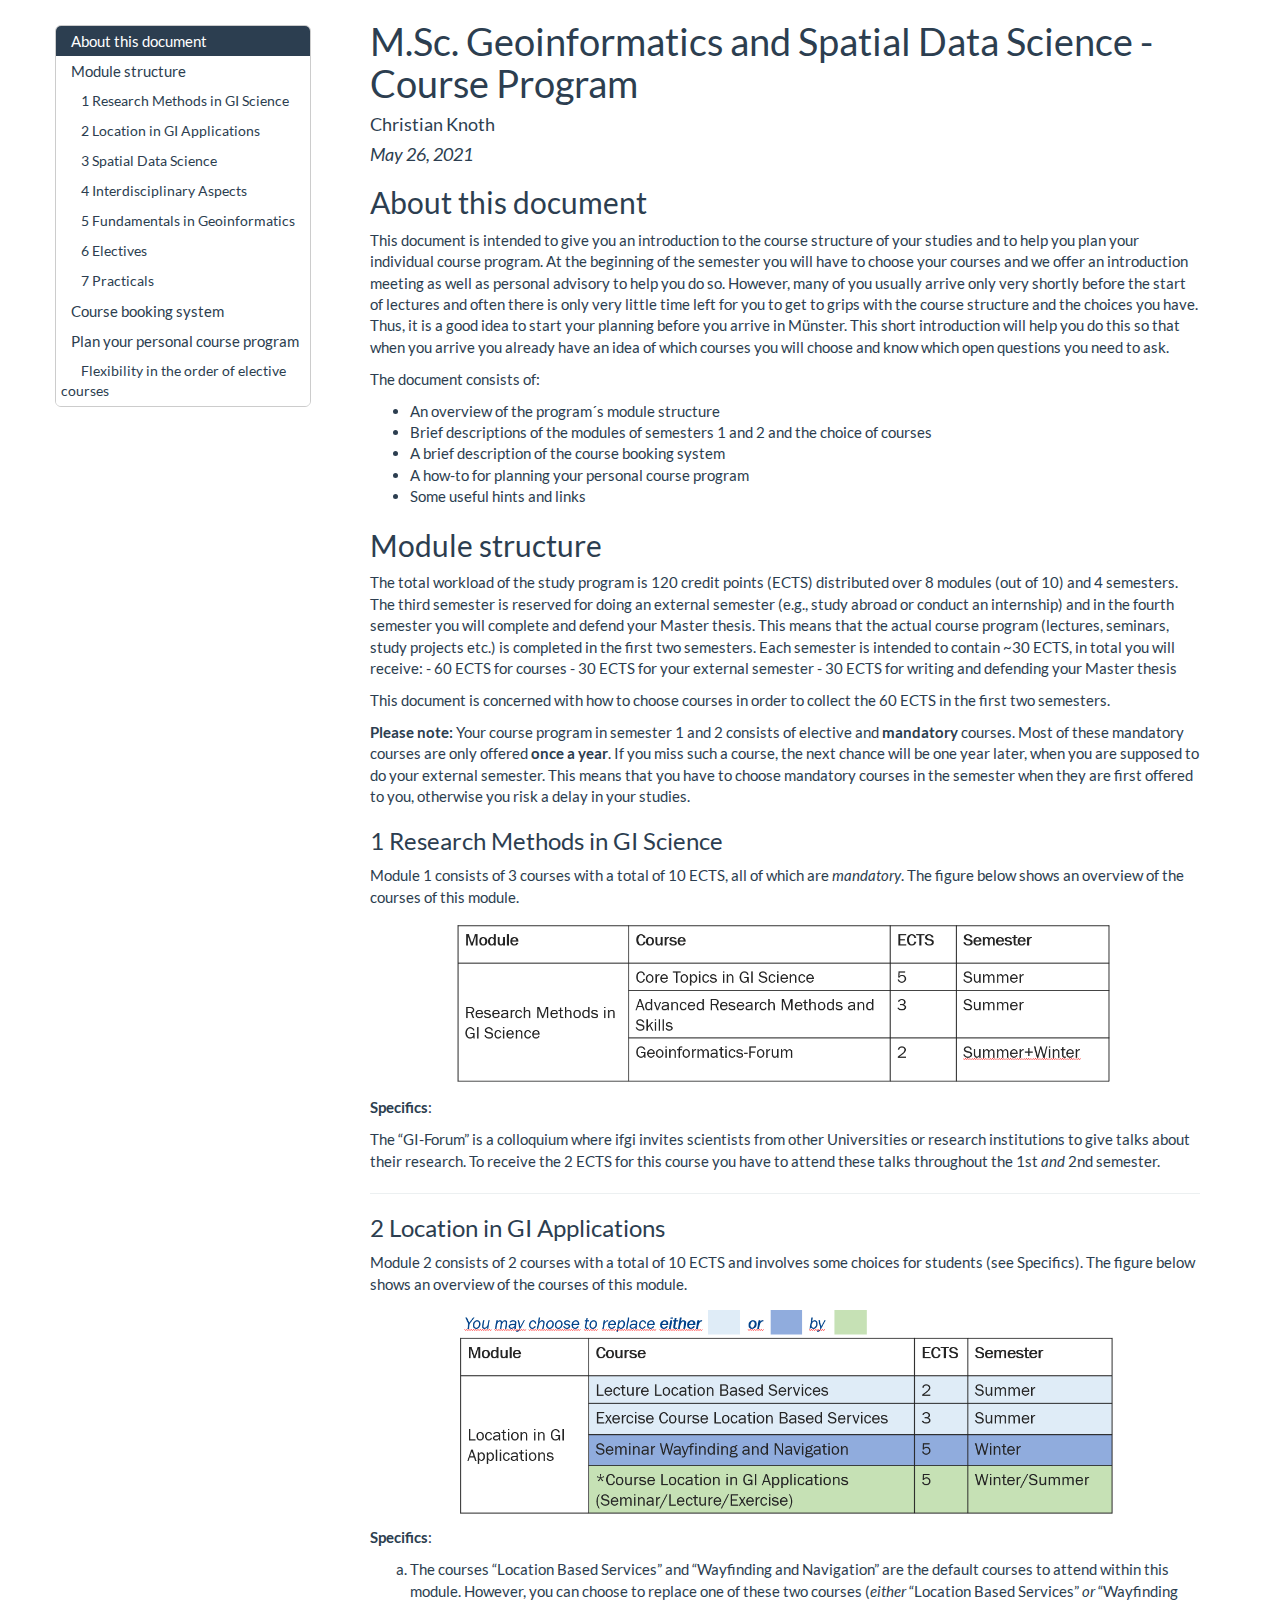
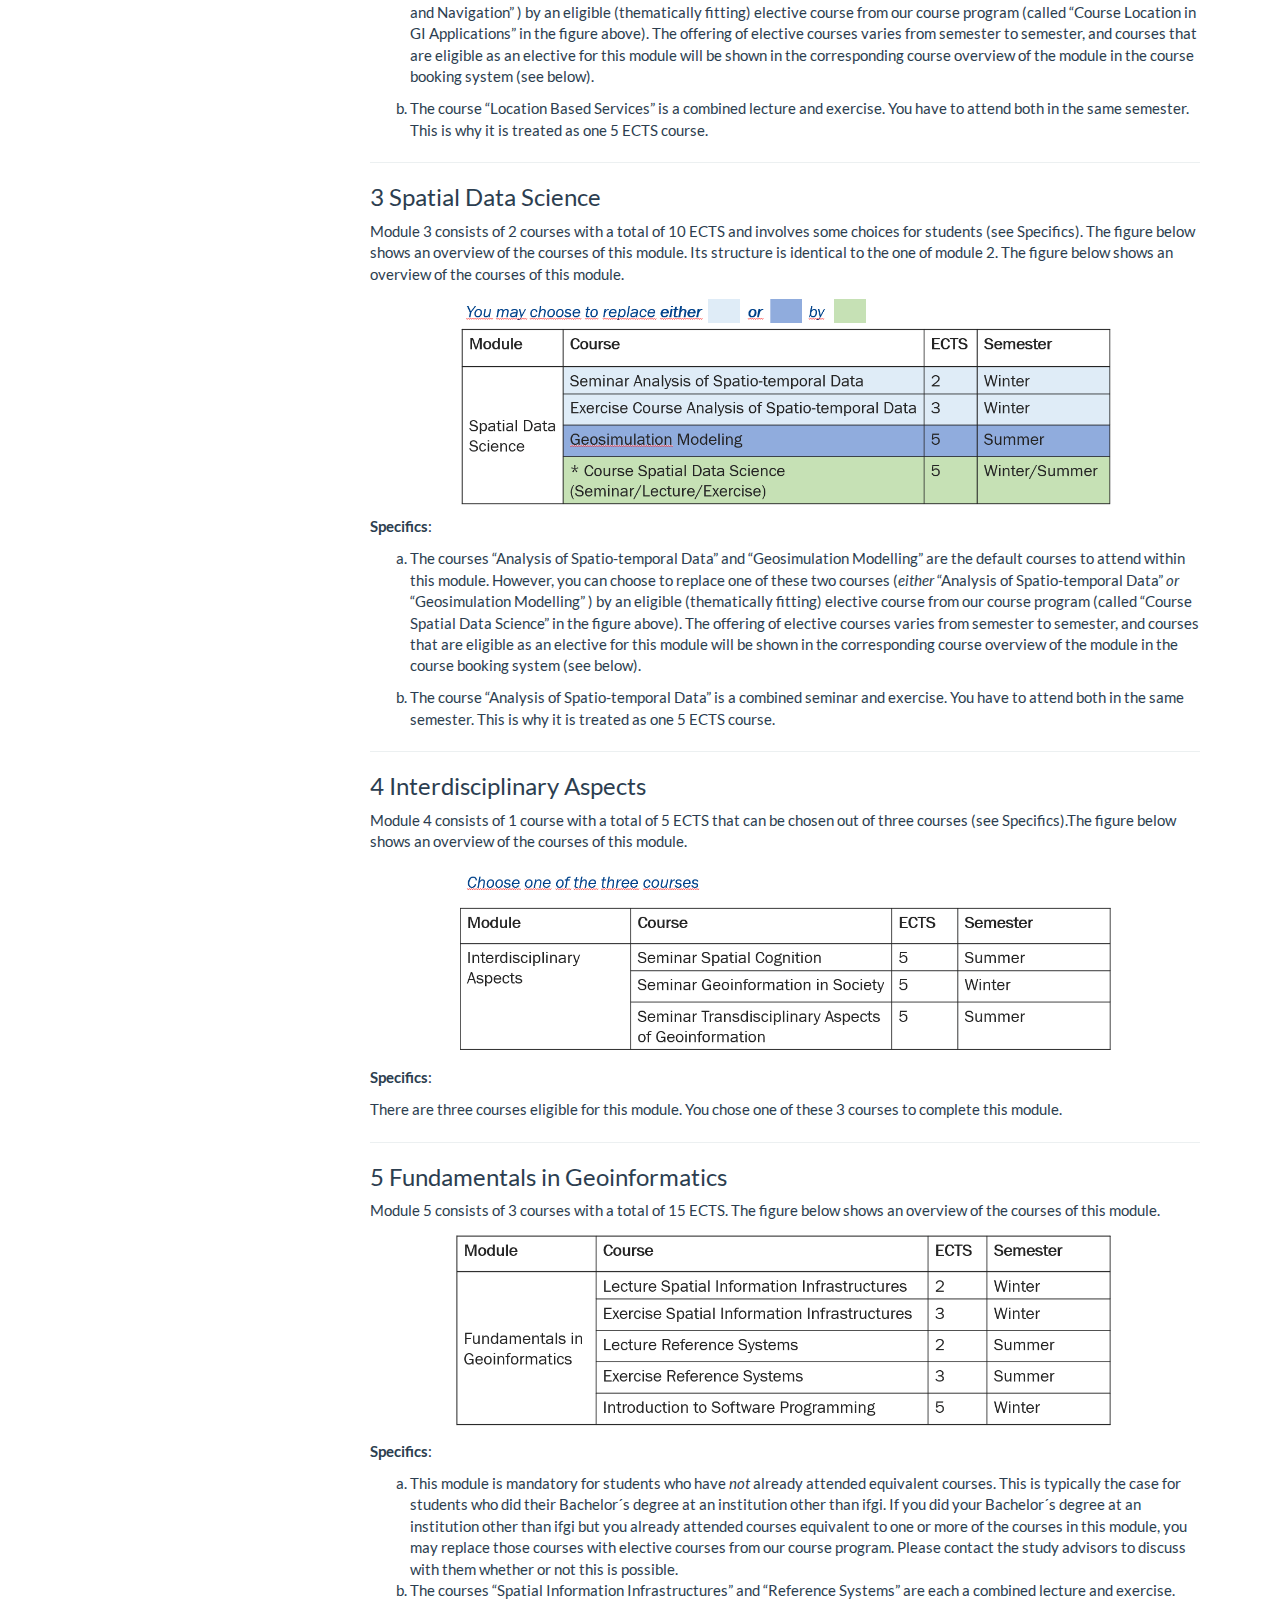
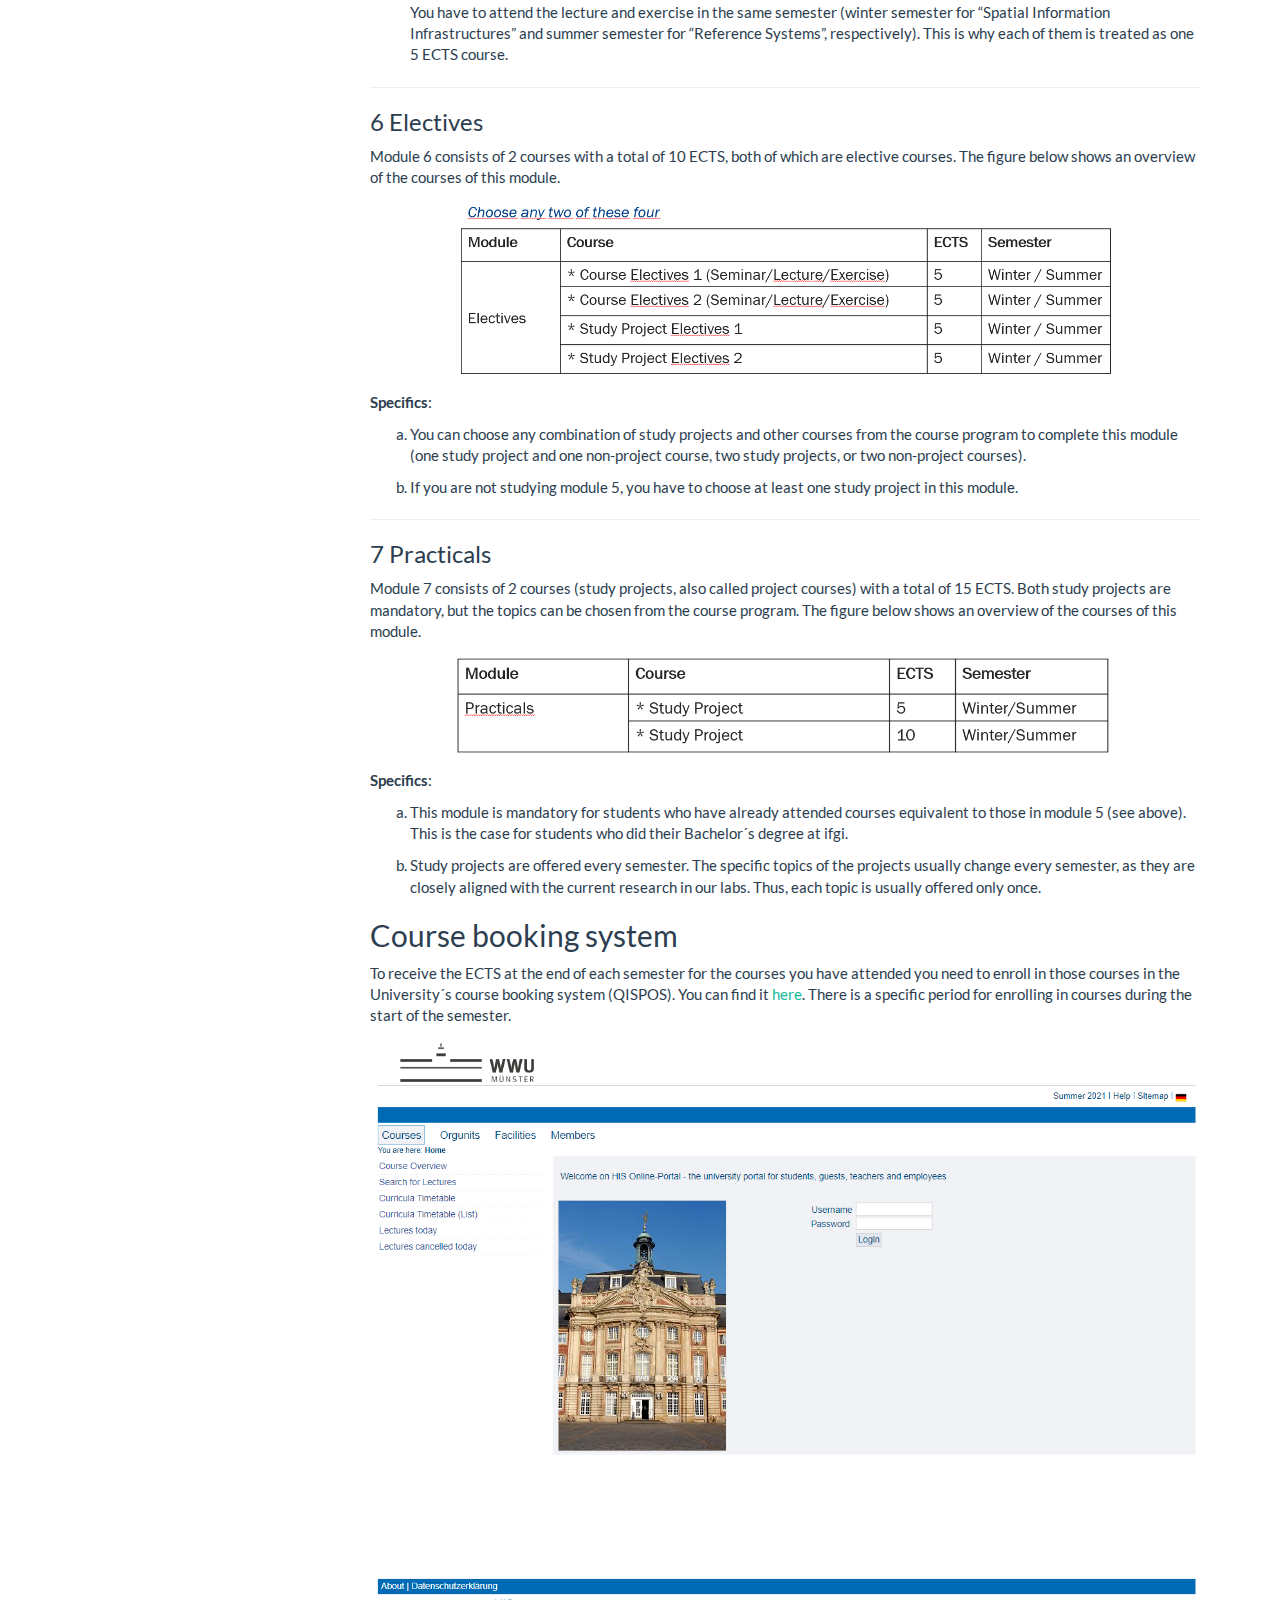
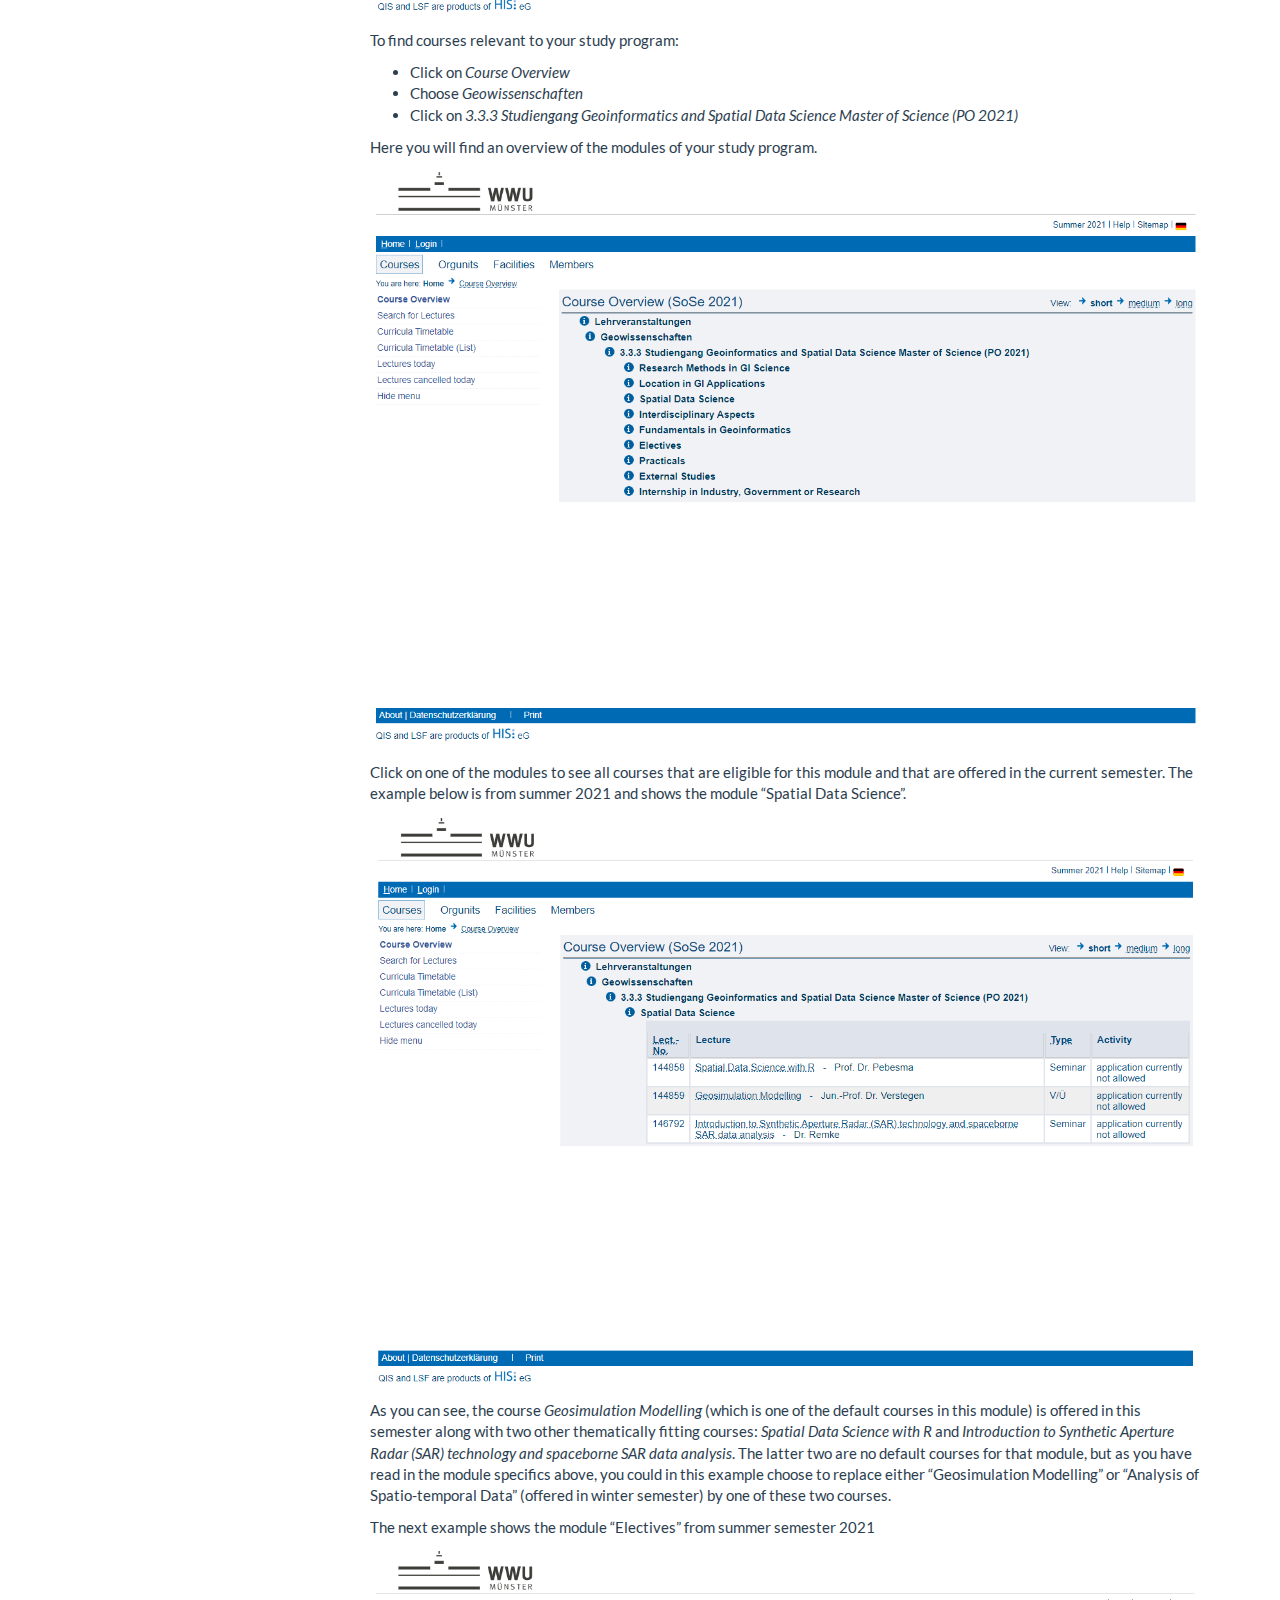
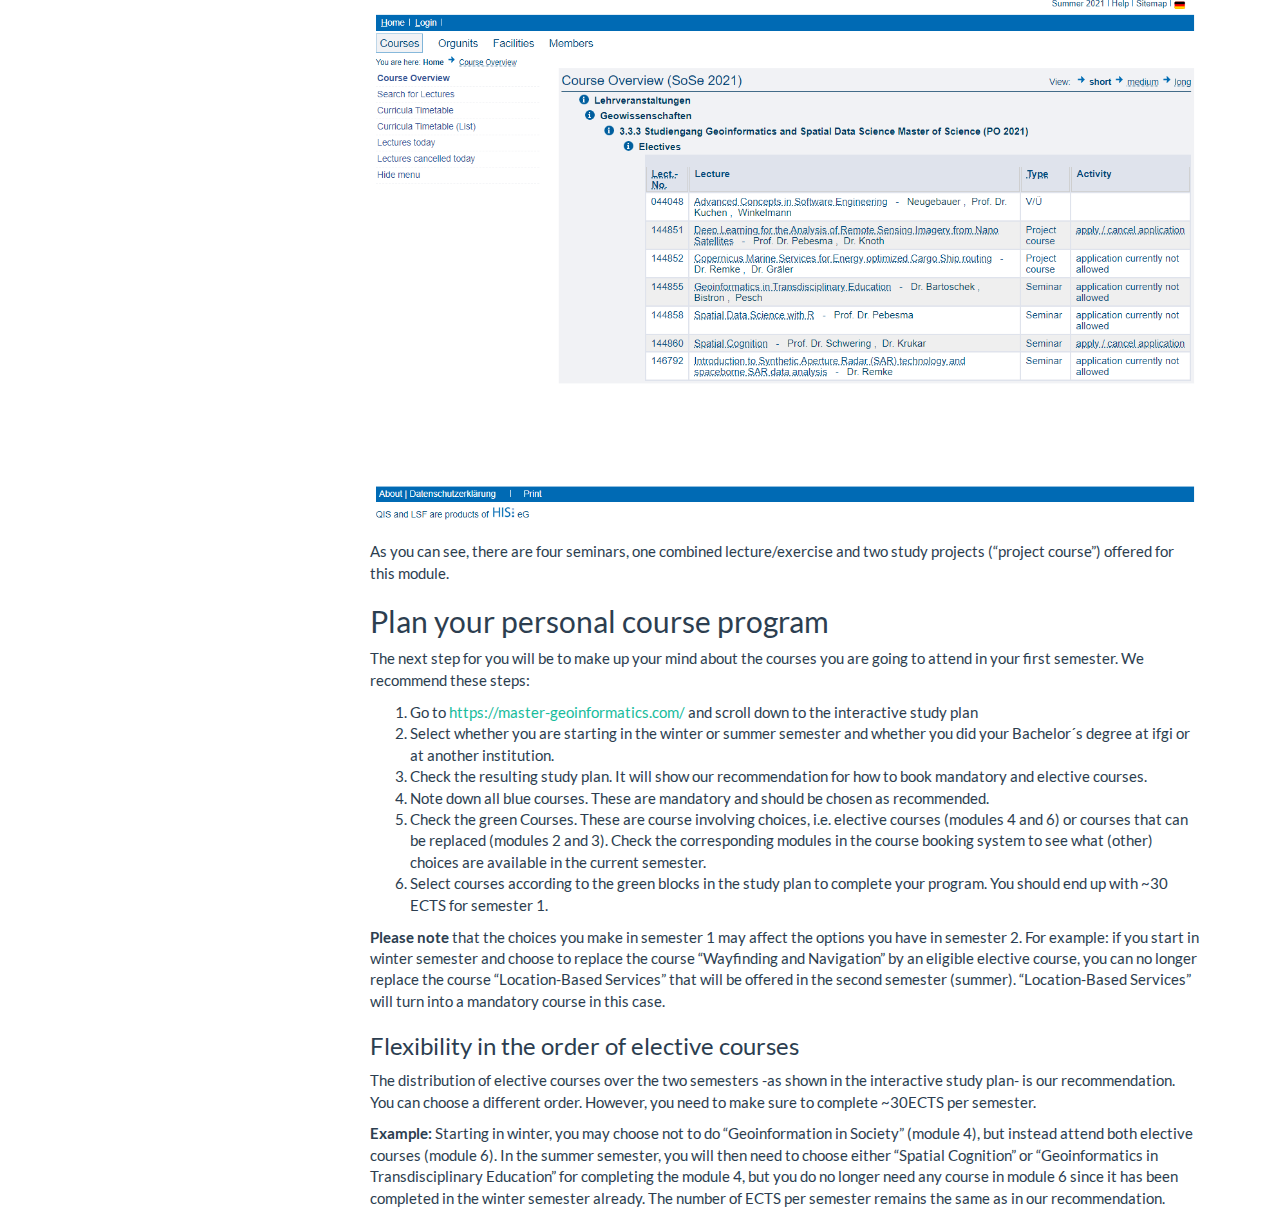
==== docs/study_program_intro.html @ f086cb52 "minor fix" ====
<!DOCTYPE html>

<html>

<head>

<meta charset="utf-8" />
<meta name="generator" content="pandoc" />
<meta http-equiv="X-UA-Compatible" content="IE=EDGE" />


<meta name="author" content="Christian Knoth" />

<meta name="date" content="2021-05-26" />

<title>M.Sc. Geoinformatics and Spatial Data Science - Course Program</title>

<script>/*! jQuery v1.11.3 | (c) 2005, 2015 jQuery Foundation, Inc. | jquery.org/license */
!function(a,b){"object"==typeof module&&"object"==typeof module.exports?module.exports=a.document?b(a,!0):function(a){if(!a.document)throw new Error("jQuery requires a window with a document");return b(a)}:b(a)}("undefined"!=typeof window?window:this,function(a,b){var c=[],d=c.slice,e=c.concat,f=c.push,g=c.indexOf,h={},i=h.toString,j=h.hasOwnProperty,k={},l="1.11.3",m=function(a,b){return new m.fn.init(a,b)},n=/^[\s\uFEFF\xA0]+|[\s\uFEFF\xA0]+$/g,o=/^-ms-/,p=/-([\da-z])/gi,q=function(a,b){return b.toUpperCase()};m.fn=m.prototype={jquery:l,constructor:m,selector:"",length:0,toArray:function(){return d.call(this)},get:function(a){return null!=a?0>a?this[a+this.length]:this[a]:d.call(this)},pushStack:function(a){var b=m.merge(this.constructor(),a);return b.prevObject=this,b.context=this.context,b},each:function(a,b){return m.each(this,a,b)},map:function(a){return this.pushStack(m.map(this,function(b,c){return a.call(b,c,b)}))},slice:function(){return this.pushStack(d.apply(this,arguments))},first:function(){return this.eq(0)},last:function(){return this.eq(-1)},eq:function(a){var b=this.length,c=+a+(0>a?b:0);return this.pushStack(c>=0&&b>c?[this[c]]:[])},end:function(){return this.prevObject||this.constructor(null)},push:f,sort:c.sort,splice:c.splice},m.extend=m.fn.extend=function(){var a,b,c,d,e,f,g=arguments[0]||{},h=1,i=arguments.length,j=!1;for("boolean"==typeof g&&(j=g,g=arguments[h]||{},h++),"object"==typeof g||m.isFunction(g)||(g={}),h===i&&(g=this,h--);i>h;h++)if(null!=(e=arguments[h]))for(d in e)a=g[d],c=e[d],g!==c&&(j&&c&&(m.isPlainObject(c)||(b=m.isArray(c)))?(b?(b=!1,f=a&&m.isArray(a)?a:[]):f=a&&m.isPlainObject(a)?a:{},g[d]=m.extend(j,f,c)):void 0!==c&&(g[d]=c));return g},m.extend({expando:"jQuery"+(l+Math.random()).replace(/\D/g,""),isReady:!0,error:function(a){throw new Error(a)},noop:function(){},isFunction:function(a){return"function"===m.type(a)},isArray:Array.isArray||function(a){return"array"===m.type(a)},isWindow:function(a){return null!=a&&a==a.window},isNumeric:function(a){return!m.isArray(a)&&a-parseFloat(a)+1>=0},isEmptyObject:function(a){var b;for(b in a)return!1;return!0},isPlainObject:function(a){var b;if(!a||"object"!==m.type(a)||a.nodeType||m.isWindow(a))return!1;try{if(a.constructor&&!j.call(a,"constructor")&&!j.call(a.constructor.prototype,"isPrototypeOf"))return!1}catch(c){return!1}if(k.ownLast)for(b in a)return j.call(a,b);for(b in a);return void 0===b||j.call(a,b)},type:function(a){return null==a?a+"":"object"==typeof a||"function"==typeof a?h[i.call(a)]||"object":typeof a},globalEval:function(b){b&&m.trim(b)&&(a.execScript||function(b){a.eval.call(a,b)})(b)},camelCase:function(a){return a.replace(o,"ms-").replace(p,q)},nodeName:function(a,b){return a.nodeName&&a.nodeName.toLowerCase()===b.toLowerCase()},each:function(a,b,c){var d,e=0,f=a.length,g=r(a);if(c){if(g){for(;f>e;e++)if(d=b.apply(a[e],c),d===!1)break}else for(e in a)if(d=b.apply(a[e],c),d===!1)break}else if(g){for(;f>e;e++)if(d=b.call(a[e],e,a[e]),d===!1)break}else for(e in a)if(d=b.call(a[e],e,a[e]),d===!1)break;return a},trim:function(a){return null==a?"":(a+"").replace(n,"")},makeArray:function(a,b){var c=b||[];return null!=a&&(r(Object(a))?m.merge(c,"string"==typeof a?[a]:a):f.call(c,a)),c},inArray:function(a,b,c){var d;if(b){if(g)return g.call(b,a,c);for(d=b.length,c=c?0>c?Math.max(0,d+c):c:0;d>c;c++)if(c in b&&b[c]===a)return c}return-1},merge:function(a,b){var c=+b.length,d=0,e=a.length;while(c>d)a[e++]=b[d++];if(c!==c)while(void 0!==b[d])a[e++]=b[d++];return a.length=e,a},grep:function(a,b,c){for(var d,e=[],f=0,g=a.length,h=!c;g>f;f++)d=!b(a[f],f),d!==h&&e.push(a[f]);return e},map:function(a,b,c){var d,f=0,g=a.length,h=r(a),i=[];if(h)for(;g>f;f++)d=b(a[f],f,c),null!=d&&i.push(d);else for(f in a)d=b(a[f],f,c),null!=d&&i.push(d);return e.apply([],i)},guid:1,proxy:function(a,b){var c,e,f;return"string"==typeof b&&(f=a[b],b=a,a=f),m.isFunction(a)?(c=d.call(arguments,2),e=function(){return a.apply(b||this,c.concat(d.call(arguments)))},e.guid=a.guid=a.guid||m.guid++,e):void 0},now:function(){return+new Date},support:k}),m.each("Boolean Number String Function Array Date RegExp Object Error".split(" "),function(a,b){h["[object "+b+"]"]=b.toLowerCase()});function r(a){var b="length"in a&&a.length,c=m.type(a);return"function"===c||m.isWindow(a)?!1:1===a.nodeType&&b?!0:"array"===c||0===b||"number"==typeof b&&b>0&&b-1 in a}var s=function(a){var b,c,d,e,f,g,h,i,j,k,l,m,n,o,p,q,r,s,t,u="sizzle"+1*new Date,v=a.document,w=0,x=0,y=ha(),z=ha(),A=ha(),B=function(a,b){return a===b&&(l=!0),0},C=1<<31,D={}.hasOwnProperty,E=[],F=E.pop,G=E.push,H=E.push,I=E.slice,J=function(a,b){for(var c=0,d=a.length;d>c;c++)if(a[c]===b)return c;return-1},K="checked|selected|async|autofocus|autoplay|controls|defer|disabled|hidden|ismap|loop|multiple|open|readonly|required|scoped",L="[\\x20\\t\\r\\n\\f]",M="(?:\\\\.|[\\w-]|[^\\x00-\\xa0])+",N=M.replace("w","w#"),O="\\["+L+"*("+M+")(?:"+L+"*([*^$|!~]?=)"+L+"*(?:'((?:\\\\.|[^\\\\'])*)'|\"((?:\\\\.|[^\\\\\"])*)\"|("+N+"))|)"+L+"*\\]",P=":("+M+")(?:\\((('((?:\\\\.|[^\\\\'])*)'|\"((?:\\\\.|[^\\\\\"])*)\")|((?:\\\\.|[^\\\\()[\\]]|"+O+")*)|.*)\\)|)",Q=new RegExp(L+"+","g"),R=new RegExp("^"+L+"+|((?:^|[^\\\\])(?:\\\\.)*)"+L+"+$","g"),S=new RegExp("^"+L+"*,"+L+"*"),T=new RegExp("^"+L+"*([>+~]|"+L+")"+L+"*"),U=new RegExp("="+L+"*([^\\]'\"]*?)"+L+"*\\]","g"),V=new RegExp(P),W=new RegExp("^"+N+"$"),X={ID:new RegExp("^#("+M+")"),CLASS:new RegExp("^\\.("+M+")"),TAG:new RegExp("^("+M.replace("w","w*")+")"),ATTR:new RegExp("^"+O),PSEUDO:new RegExp("^"+P),CHILD:new RegExp("^:(only|first|last|nth|nth-last)-(child|of-type)(?:\\("+L+"*(even|odd|(([+-]|)(\\d*)n|)"+L+"*(?:([+-]|)"+L+"*(\\d+)|))"+L+"*\\)|)","i"),bool:new RegExp("^(?:"+K+")$","i"),needsContext:new RegExp("^"+L+"*[>+~]|:(even|odd|eq|gt|lt|nth|first|last)(?:\\("+L+"*((?:-\\d)?\\d*)"+L+"*\\)|)(?=[^-]|$)","i")},Y=/^(?:input|select|textarea|button)$/i,Z=/^h\d$/i,$=/^[^{]+\{\s*\[native \w/,_=/^(?:#([\w-]+)|(\w+)|\.([\w-]+))$/,aa=/[+~]/,ba=/'|\\/g,ca=new RegExp("\\\\([\\da-f]{1,6}"+L+"?|("+L+")|.)","ig"),da=function(a,b,c){var d="0x"+b-65536;return d!==d||c?b:0>d?String.fromCharCode(d+65536):String.fromCharCode(d>>10|55296,1023&d|56320)},ea=function(){m()};try{H.apply(E=I.call(v.childNodes),v.childNodes),E[v.childNodes.length].nodeType}catch(fa){H={apply:E.length?function(a,b){G.apply(a,I.call(b))}:function(a,b){var c=a.length,d=0;while(a[c++]=b[d++]);a.length=c-1}}}function ga(a,b,d,e){var f,h,j,k,l,o,r,s,w,x;if((b?b.ownerDocument||b:v)!==n&&m(b),b=b||n,d=d||[],k=b.nodeType,"string"!=typeof a||!a||1!==k&&9!==k&&11!==k)return d;if(!e&&p){if(11!==k&&(f=_.exec(a)))if(j=f[1]){if(9===k){if(h=b.getElementById(j),!h||!h.parentNode)return d;if(h.id===j)return d.push(h),d}else if(b.ownerDocument&&(h=b.ownerDocument.getElementById(j))&&t(b,h)&&h.id===j)return d.push(h),d}else{if(f[2])return H.apply(d,b.getElementsByTagName(a)),d;if((j=f[3])&&c.getElementsByClassName)return H.apply(d,b.getElementsByClassName(j)),d}if(c.qsa&&(!q||!q.test(a))){if(s=r=u,w=b,x=1!==k&&a,1===k&&"object"!==b.nodeName.toLowerCase()){o=g(a),(r=b.getAttribute("id"))?s=r.replace(ba,"\\$&"):b.setAttribute("id",s),s="[id='"+s+"'] ",l=o.length;while(l--)o[l]=s+ra(o[l]);w=aa.test(a)&&pa(b.parentNode)||b,x=o.join(",")}if(x)try{return H.apply(d,w.querySelectorAll(x)),d}catch(y){}finally{r||b.removeAttribute("id")}}}return i(a.replace(R,"$1"),b,d,e)}function ha(){var a=[];function b(c,e){return a.push(c+" ")>d.cacheLength&&delete b[a.shift()],b[c+" "]=e}return b}function ia(a){return a[u]=!0,a}function ja(a){var b=n.createElement("div");try{return!!a(b)}catch(c){return!1}finally{b.parentNode&&b.parentNode.removeChild(b),b=null}}function ka(a,b){var c=a.split("|"),e=a.length;while(e--)d.attrHandle[c[e]]=b}function la(a,b){var c=b&&a,d=c&&1===a.nodeType&&1===b.nodeType&&(~b.sourceIndex||C)-(~a.sourceIndex||C);if(d)return d;if(c)while(c=c.nextSibling)if(c===b)return-1;return a?1:-1}function ma(a){return function(b){var c=b.nodeName.toLowerCase();return"input"===c&&b.type===a}}function na(a){return function(b){var c=b.nodeName.toLowerCase();return("input"===c||"button"===c)&&b.type===a}}function oa(a){return ia(function(b){return b=+b,ia(function(c,d){var e,f=a([],c.length,b),g=f.length;while(g--)c[e=f[g]]&&(c[e]=!(d[e]=c[e]))})})}function pa(a){return a&&"undefined"!=typeof a.getElementsByTagName&&a}c=ga.support={},f=ga.isXML=function(a){var b=a&&(a.ownerDocument||a).documentElement;return b?"HTML"!==b.nodeName:!1},m=ga.setDocument=function(a){var b,e,g=a?a.ownerDocument||a:v;return g!==n&&9===g.nodeType&&g.documentElement?(n=g,o=g.documentElement,e=g.defaultView,e&&e!==e.top&&(e.addEventListener?e.addEventListener("unload",ea,!1):e.attachEvent&&e.attachEvent("onunload",ea)),p=!f(g),c.attributes=ja(function(a){return a.className="i",!a.getAttribute("className")}),c.getElementsByTagName=ja(function(a){return a.appendChild(g.createComment("")),!a.getElementsByTagName("*").length}),c.getElementsByClassName=$.test(g.getElementsByClassName),c.getById=ja(function(a){return o.appendChild(a).id=u,!g.getElementsByName||!g.getElementsByName(u).length}),c.getById?(d.find.ID=function(a,b){if("undefined"!=typeof b.getElementById&&p){var c=b.getElementById(a);return c&&c.parentNode?[c]:[]}},d.filter.ID=function(a){var b=a.replace(ca,da);return function(a){return a.getAttribute("id")===b}}):(delete d.find.ID,d.filter.ID=function(a){var b=a.replace(ca,da);return function(a){var c="undefined"!=typeof a.getAttributeNode&&a.getAttributeNode("id");return c&&c.value===b}}),d.find.TAG=c.getElementsByTagName?function(a,b){return"undefined"!=typeof b.getElementsByTagName?b.getElementsByTagName(a):c.qsa?b.querySelectorAll(a):void 0}:function(a,b){var c,d=[],e=0,f=b.getElementsByTagName(a);if("*"===a){while(c=f[e++])1===c.nodeType&&d.push(c);return d}return f},d.find.CLASS=c.getElementsByClassName&&function(a,b){return p?b.getElementsByClassName(a):void 0},r=[],q=[],(c.qsa=$.test(g.querySelectorAll))&&(ja(function(a){o.appendChild(a).innerHTML="<a id='"+u+"'></a><select id='"+u+"-\f]' msallowcapture=''><option selected=''></option></select>",a.querySelectorAll("[msallowcapture^='']").length&&q.push("[*^$]="+L+"*(?:''|\"\")"),a.querySelectorAll("[selected]").length||q.push("\\["+L+"*(?:value|"+K+")"),a.querySelectorAll("[id~="+u+"-]").length||q.push("~="),a.querySelectorAll(":checked").length||q.push(":checked"),a.querySelectorAll("a#"+u+"+*").length||q.push(".#.+[+~]")}),ja(function(a){var b=g.createElement("input");b.setAttribute("type","hidden"),a.appendChild(b).setAttribute("name","D"),a.querySelectorAll("[name=d]").length&&q.push("name"+L+"*[*^$|!~]?="),a.querySelectorAll(":enabled").length||q.push(":enabled",":disabled"),a.querySelectorAll("*,:x"),q.push(",.*:")})),(c.matchesSelector=$.test(s=o.matches||o.webkitMatchesSelector||o.mozMatchesSelector||o.oMatchesSelector||o.msMatchesSelector))&&ja(function(a){c.disconnectedMatch=s.call(a,"div"),s.call(a,"[s!='']:x"),r.push("!=",P)}),q=q.length&&new RegExp(q.join("|")),r=r.length&&new RegExp(r.join("|")),b=$.test(o.compareDocumentPosition),t=b||$.test(o.contains)?function(a,b){var c=9===a.nodeType?a.documentElement:a,d=b&&b.parentNode;return a===d||!(!d||1!==d.nodeType||!(c.contains?c.contains(d):a.compareDocumentPosition&&16&a.compareDocumentPosition(d)))}:function(a,b){if(b)while(b=b.parentNode)if(b===a)return!0;return!1},B=b?function(a,b){if(a===b)return l=!0,0;var d=!a.compareDocumentPosition-!b.compareDocumentPosition;return d?d:(d=(a.ownerDocument||a)===(b.ownerDocument||b)?a.compareDocumentPosition(b):1,1&d||!c.sortDetached&&b.compareDocumentPosition(a)===d?a===g||a.ownerDocument===v&&t(v,a)?-1:b===g||b.ownerDocument===v&&t(v,b)?1:k?J(k,a)-J(k,b):0:4&d?-1:1)}:function(a,b){if(a===b)return l=!0,0;var c,d=0,e=a.parentNode,f=b.parentNode,h=[a],i=[b];if(!e||!f)return a===g?-1:b===g?1:e?-1:f?1:k?J(k,a)-J(k,b):0;if(e===f)return la(a,b);c=a;while(c=c.parentNode)h.unshift(c);c=b;while(c=c.parentNode)i.unshift(c);while(h[d]===i[d])d++;return d?la(h[d],i[d]):h[d]===v?-1:i[d]===v?1:0},g):n},ga.matches=function(a,b){return ga(a,null,null,b)},ga.matchesSelector=function(a,b){if((a.ownerDocument||a)!==n&&m(a),b=b.replace(U,"='$1']"),!(!c.matchesSelector||!p||r&&r.test(b)||q&&q.test(b)))try{var d=s.call(a,b);if(d||c.disconnectedMatch||a.document&&11!==a.document.nodeType)return d}catch(e){}return ga(b,n,null,[a]).length>0},ga.contains=function(a,b){return(a.ownerDocument||a)!==n&&m(a),t(a,b)},ga.attr=function(a,b){(a.ownerDocument||a)!==n&&m(a);var e=d.attrHandle[b.toLowerCase()],f=e&&D.call(d.attrHandle,b.toLowerCase())?e(a,b,!p):void 0;return void 0!==f?f:c.attributes||!p?a.getAttribute(b):(f=a.getAttributeNode(b))&&f.specified?f.value:null},ga.error=function(a){throw new Error("Syntax error, unrecognized expression: "+a)},ga.uniqueSort=function(a){var b,d=[],e=0,f=0;if(l=!c.detectDuplicates,k=!c.sortStable&&a.slice(0),a.sort(B),l){while(b=a[f++])b===a[f]&&(e=d.push(f));while(e--)a.splice(d[e],1)}return k=null,a},e=ga.getText=function(a){var b,c="",d=0,f=a.nodeType;if(f){if(1===f||9===f||11===f){if("string"==typeof a.textContent)return a.textContent;for(a=a.firstChild;a;a=a.nextSibling)c+=e(a)}else if(3===f||4===f)return a.nodeValue}else while(b=a[d++])c+=e(b);return c},d=ga.selectors={cacheLength:50,createPseudo:ia,match:X,attrHandle:{},find:{},relative:{">":{dir:"parentNode",first:!0}," ":{dir:"parentNode"},"+":{dir:"previousSibling",first:!0},"~":{dir:"previousSibling"}},preFilter:{ATTR:function(a){return a[1]=a[1].replace(ca,da),a[3]=(a[3]||a[4]||a[5]||"").replace(ca,da),"~="===a[2]&&(a[3]=" "+a[3]+" "),a.slice(0,4)},CHILD:function(a){return a[1]=a[1].toLowerCase(),"nth"===a[1].slice(0,3)?(a[3]||ga.error(a[0]),a[4]=+(a[4]?a[5]+(a[6]||1):2*("even"===a[3]||"odd"===a[3])),a[5]=+(a[7]+a[8]||"odd"===a[3])):a[3]&&ga.error(a[0]),a},PSEUDO:function(a){var b,c=!a[6]&&a[2];return X.CHILD.test(a[0])?null:(a[3]?a[2]=a[4]||a[5]||"":c&&V.test(c)&&(b=g(c,!0))&&(b=c.indexOf(")",c.length-b)-c.length)&&(a[0]=a[0].slice(0,b),a[2]=c.slice(0,b)),a.slice(0,3))}},filter:{TAG:function(a){var b=a.replace(ca,da).toLowerCase();return"*"===a?function(){return!0}:function(a){return a.nodeName&&a.nodeName.toLowerCase()===b}},CLASS:function(a){var b=y[a+" "];return b||(b=new RegExp("(^|"+L+")"+a+"("+L+"|$)"))&&y(a,function(a){return b.test("string"==typeof a.className&&a.className||"undefined"!=typeof a.getAttribute&&a.getAttribute("class")||"")})},ATTR:function(a,b,c){return function(d){var e=ga.attr(d,a);return null==e?"!="===b:b?(e+="","="===b?e===c:"!="===b?e!==c:"^="===b?c&&0===e.indexOf(c):"*="===b?c&&e.indexOf(c)>-1:"$="===b?c&&e.slice(-c.length)===c:"~="===b?(" "+e.replace(Q," ")+" ").indexOf(c)>-1:"|="===b?e===c||e.slice(0,c.length+1)===c+"-":!1):!0}},CHILD:function(a,b,c,d,e){var f="nth"!==a.slice(0,3),g="last"!==a.slice(-4),h="of-type"===b;return 1===d&&0===e?function(a){return!!a.parentNode}:function(b,c,i){var j,k,l,m,n,o,p=f!==g?"nextSibling":"previousSibling",q=b.parentNode,r=h&&b.nodeName.toLowerCase(),s=!i&&!h;if(q){if(f){while(p){l=b;while(l=l[p])if(h?l.nodeName.toLowerCase()===r:1===l.nodeType)return!1;o=p="only"===a&&!o&&"nextSibling"}return!0}if(o=[g?q.firstChild:q.lastChild],g&&s){k=q[u]||(q[u]={}),j=k[a]||[],n=j[0]===w&&j[1],m=j[0]===w&&j[2],l=n&&q.childNodes[n];while(l=++n&&l&&l[p]||(m=n=0)||o.pop())if(1===l.nodeType&&++m&&l===b){k[a]=[w,n,m];break}}else if(s&&(j=(b[u]||(b[u]={}))[a])&&j[0]===w)m=j[1];else while(l=++n&&l&&l[p]||(m=n=0)||o.pop())if((h?l.nodeName.toLowerCase()===r:1===l.nodeType)&&++m&&(s&&((l[u]||(l[u]={}))[a]=[w,m]),l===b))break;return m-=e,m===d||m%d===0&&m/d>=0}}},PSEUDO:function(a,b){var c,e=d.pseudos[a]||d.setFilters[a.toLowerCase()]||ga.error("unsupported pseudo: "+a);return e[u]?e(b):e.length>1?(c=[a,a,"",b],d.setFilters.hasOwnProperty(a.toLowerCase())?ia(function(a,c){var d,f=e(a,b),g=f.length;while(g--)d=J(a,f[g]),a[d]=!(c[d]=f[g])}):function(a){return e(a,0,c)}):e}},pseudos:{not:ia(function(a){var b=[],c=[],d=h(a.replace(R,"$1"));return d[u]?ia(function(a,b,c,e){var f,g=d(a,null,e,[]),h=a.length;while(h--)(f=g[h])&&(a[h]=!(b[h]=f))}):function(a,e,f){return b[0]=a,d(b,null,f,c),b[0]=null,!c.pop()}}),has:ia(function(a){return function(b){return ga(a,b).length>0}}),contains:ia(function(a){return a=a.replace(ca,da),function(b){return(b.textContent||b.innerText||e(b)).indexOf(a)>-1}}),lang:ia(function(a){return W.test(a||"")||ga.error("unsupported lang: "+a),a=a.replace(ca,da).toLowerCase(),function(b){var c;do if(c=p?b.lang:b.getAttribute("xml:lang")||b.getAttribute("lang"))return c=c.toLowerCase(),c===a||0===c.indexOf(a+"-");while((b=b.parentNode)&&1===b.nodeType);return!1}}),target:function(b){var c=a.location&&a.location.hash;return c&&c.slice(1)===b.id},root:function(a){return a===o},focus:function(a){return a===n.activeElement&&(!n.hasFocus||n.hasFocus())&&!!(a.type||a.href||~a.tabIndex)},enabled:function(a){return a.disabled===!1},disabled:function(a){return a.disabled===!0},checked:function(a){var b=a.nodeName.toLowerCase();return"input"===b&&!!a.checked||"option"===b&&!!a.selected},selected:function(a){return a.parentNode&&a.parentNode.selectedIndex,a.selected===!0},empty:function(a){for(a=a.firstChild;a;a=a.nextSibling)if(a.nodeType<6)return!1;return!0},parent:function(a){return!d.pseudos.empty(a)},header:function(a){return Z.test(a.nodeName)},input:function(a){return Y.test(a.nodeName)},button:function(a){var b=a.nodeName.toLowerCase();return"input"===b&&"button"===a.type||"button"===b},text:function(a){var b;return"input"===a.nodeName.toLowerCase()&&"text"===a.type&&(null==(b=a.getAttribute("type"))||"text"===b.toLowerCase())},first:oa(function(){return[0]}),last:oa(function(a,b){return[b-1]}),eq:oa(function(a,b,c){return[0>c?c+b:c]}),even:oa(function(a,b){for(var c=0;b>c;c+=2)a.push(c);return a}),odd:oa(function(a,b){for(var c=1;b>c;c+=2)a.push(c);return a}),lt:oa(function(a,b,c){for(var d=0>c?c+b:c;--d>=0;)a.push(d);return a}),gt:oa(function(a,b,c){for(var d=0>c?c+b:c;++d<b;)a.push(d);return a})}},d.pseudos.nth=d.pseudos.eq;for(b in{radio:!0,checkbox:!0,file:!0,password:!0,image:!0})d.pseudos[b]=ma(b);for(b in{submit:!0,reset:!0})d.pseudos[b]=na(b);function qa(){}qa.prototype=d.filters=d.pseudos,d.setFilters=new qa,g=ga.tokenize=function(a,b){var c,e,f,g,h,i,j,k=z[a+" "];if(k)return b?0:k.slice(0);h=a,i=[],j=d.preFilter;while(h){(!c||(e=S.exec(h)))&&(e&&(h=h.slice(e[0].length)||h),i.push(f=[])),c=!1,(e=T.exec(h))&&(c=e.shift(),f.push({value:c,type:e[0].replace(R," ")}),h=h.slice(c.length));for(g in d.filter)!(e=X[g].exec(h))||j[g]&&!(e=j[g](e))||(c=e.shift(),f.push({value:c,type:g,matches:e}),h=h.slice(c.length));if(!c)break}return b?h.length:h?ga.error(a):z(a,i).slice(0)};function ra(a){for(var b=0,c=a.length,d="";c>b;b++)d+=a[b].value;return d}function sa(a,b,c){var d=b.dir,e=c&&"parentNode"===d,f=x++;return b.first?function(b,c,f){while(b=b[d])if(1===b.nodeType||e)return a(b,c,f)}:function(b,c,g){var h,i,j=[w,f];if(g){while(b=b[d])if((1===b.nodeType||e)&&a(b,c,g))return!0}else while(b=b[d])if(1===b.nodeType||e){if(i=b[u]||(b[u]={}),(h=i[d])&&h[0]===w&&h[1]===f)return j[2]=h[2];if(i[d]=j,j[2]=a(b,c,g))return!0}}}function ta(a){return a.length>1?function(b,c,d){var e=a.length;while(e--)if(!a[e](b,c,d))return!1;return!0}:a[0]}function ua(a,b,c){for(var d=0,e=b.length;e>d;d++)ga(a,b[d],c);return c}function va(a,b,c,d,e){for(var f,g=[],h=0,i=a.length,j=null!=b;i>h;h++)(f=a[h])&&(!c||c(f,d,e))&&(g.push(f),j&&b.push(h));return g}function wa(a,b,c,d,e,f){return d&&!d[u]&&(d=wa(d)),e&&!e[u]&&(e=wa(e,f)),ia(function(f,g,h,i){var j,k,l,m=[],n=[],o=g.length,p=f||ua(b||"*",h.nodeType?[h]:h,[]),q=!a||!f&&b?p:va(p,m,a,h,i),r=c?e||(f?a:o||d)?[]:g:q;if(c&&c(q,r,h,i),d){j=va(r,n),d(j,[],h,i),k=j.length;while(k--)(l=j[k])&&(r[n[k]]=!(q[n[k]]=l))}if(f){if(e||a){if(e){j=[],k=r.length;while(k--)(l=r[k])&&j.push(q[k]=l);e(null,r=[],j,i)}k=r.length;while(k--)(l=r[k])&&(j=e?J(f,l):m[k])>-1&&(f[j]=!(g[j]=l))}}else r=va(r===g?r.splice(o,r.length):r),e?e(null,g,r,i):H.apply(g,r)})}function xa(a){for(var b,c,e,f=a.length,g=d.relative[a[0].type],h=g||d.relative[" "],i=g?1:0,k=sa(function(a){return a===b},h,!0),l=sa(function(a){return J(b,a)>-1},h,!0),m=[function(a,c,d){var e=!g&&(d||c!==j)||((b=c).nodeType?k(a,c,d):l(a,c,d));return b=null,e}];f>i;i++)if(c=d.relative[a[i].type])m=[sa(ta(m),c)];else{if(c=d.filter[a[i].type].apply(null,a[i].matches),c[u]){for(e=++i;f>e;e++)if(d.relative[a[e].type])break;return wa(i>1&&ta(m),i>1&&ra(a.slice(0,i-1).concat({value:" "===a[i-2].type?"*":""})).replace(R,"$1"),c,e>i&&xa(a.slice(i,e)),f>e&&xa(a=a.slice(e)),f>e&&ra(a))}m.push(c)}return ta(m)}function ya(a,b){var c=b.length>0,e=a.length>0,f=function(f,g,h,i,k){var l,m,o,p=0,q="0",r=f&&[],s=[],t=j,u=f||e&&d.find.TAG("*",k),v=w+=null==t?1:Math.random()||.1,x=u.length;for(k&&(j=g!==n&&g);q!==x&&null!=(l=u[q]);q++){if(e&&l){m=0;while(o=a[m++])if(o(l,g,h)){i.push(l);break}k&&(w=v)}c&&((l=!o&&l)&&p--,f&&r.push(l))}if(p+=q,c&&q!==p){m=0;while(o=b[m++])o(r,s,g,h);if(f){if(p>0)while(q--)r[q]||s[q]||(s[q]=F.call(i));s=va(s)}H.apply(i,s),k&&!f&&s.length>0&&p+b.length>1&&ga.uniqueSort(i)}return k&&(w=v,j=t),r};return c?ia(f):f}return h=ga.compile=function(a,b){var c,d=[],e=[],f=A[a+" "];if(!f){b||(b=g(a)),c=b.length;while(c--)f=xa(b[c]),f[u]?d.push(f):e.push(f);f=A(a,ya(e,d)),f.selector=a}return f},i=ga.select=function(a,b,e,f){var i,j,k,l,m,n="function"==typeof a&&a,o=!f&&g(a=n.selector||a);if(e=e||[],1===o.length){if(j=o[0]=o[0].slice(0),j.length>2&&"ID"===(k=j[0]).type&&c.getById&&9===b.nodeType&&p&&d.relative[j[1].type]){if(b=(d.find.ID(k.matches[0].replace(ca,da),b)||[])[0],!b)return e;n&&(b=b.parentNode),a=a.slice(j.shift().value.length)}i=X.needsContext.test(a)?0:j.length;while(i--){if(k=j[i],d.relative[l=k.type])break;if((m=d.find[l])&&(f=m(k.matches[0].replace(ca,da),aa.test(j[0].type)&&pa(b.parentNode)||b))){if(j.splice(i,1),a=f.length&&ra(j),!a)return H.apply(e,f),e;break}}}return(n||h(a,o))(f,b,!p,e,aa.test(a)&&pa(b.parentNode)||b),e},c.sortStable=u.split("").sort(B).join("")===u,c.detectDuplicates=!!l,m(),c.sortDetached=ja(function(a){return 1&a.compareDocumentPosition(n.createElement("div"))}),ja(function(a){return a.innerHTML="<a href='#'></a>","#"===a.firstChild.getAttribute("href")})||ka("type|href|height|width",function(a,b,c){return c?void 0:a.getAttribute(b,"type"===b.toLowerCase()?1:2)}),c.attributes&&ja(function(a){return a.innerHTML="<input/>",a.firstChild.setAttribute("value",""),""===a.firstChild.getAttribute("value")})||ka("value",function(a,b,c){return c||"input"!==a.nodeName.toLowerCase()?void 0:a.defaultValue}),ja(function(a){return null==a.getAttribute("disabled")})||ka(K,function(a,b,c){var d;return c?void 0:a[b]===!0?b.toLowerCase():(d=a.getAttributeNode(b))&&d.specified?d.value:null}),ga}(a);m.find=s,m.expr=s.selectors,m.expr[":"]=m.expr.pseudos,m.unique=s.uniqueSort,m.text=s.getText,m.isXMLDoc=s.isXML,m.contains=s.contains;var t=m.expr.match.needsContext,u=/^<(\w+)\s*\/?>(?:<\/\1>|)$/,v=/^.[^:#\[\.,]*$/;function w(a,b,c){if(m.isFunction(b))return m.grep(a,function(a,d){return!!b.call(a,d,a)!==c});if(b.nodeType)return m.grep(a,function(a){return a===b!==c});if("string"==typeof b){if(v.test(b))return m.filter(b,a,c);b=m.filter(b,a)}return m.grep(a,function(a){return m.inArray(a,b)>=0!==c})}m.filter=function(a,b,c){var d=b[0];return c&&(a=":not("+a+")"),1===b.length&&1===d.nodeType?m.find.matchesSelector(d,a)?[d]:[]:m.find.matches(a,m.grep(b,function(a){return 1===a.nodeType}))},m.fn.extend({find:function(a){var b,c=[],d=this,e=d.length;if("string"!=typeof a)return this.pushStack(m(a).filter(function(){for(b=0;e>b;b++)if(m.contains(d[b],this))return!0}));for(b=0;e>b;b++)m.find(a,d[b],c);return c=this.pushStack(e>1?m.unique(c):c),c.selector=this.selector?this.selector+" "+a:a,c},filter:function(a){return this.pushStack(w(this,a||[],!1))},not:function(a){return this.pushStack(w(this,a||[],!0))},is:function(a){return!!w(this,"string"==typeof a&&t.test(a)?m(a):a||[],!1).length}});var x,y=a.document,z=/^(?:\s*(<[\w\W]+>)[^>]*|#([\w-]*))$/,A=m.fn.init=function(a,b){var c,d;if(!a)return this;if("string"==typeof a){if(c="<"===a.charAt(0)&&">"===a.charAt(a.length-1)&&a.length>=3?[null,a,null]:z.exec(a),!c||!c[1]&&b)return!b||b.jquery?(b||x).find(a):this.constructor(b).find(a);if(c[1]){if(b=b instanceof m?b[0]:b,m.merge(this,m.parseHTML(c[1],b&&b.nodeType?b.ownerDocument||b:y,!0)),u.test(c[1])&&m.isPlainObject(b))for(c in b)m.isFunction(this[c])?this[c](b[c]):this.attr(c,b[c]);return this}if(d=y.getElementById(c[2]),d&&d.parentNode){if(d.id!==c[2])return x.find(a);this.length=1,this[0]=d}return this.context=y,this.selector=a,this}return a.nodeType?(this.context=this[0]=a,this.length=1,this):m.isFunction(a)?"undefined"!=typeof x.ready?x.ready(a):a(m):(void 0!==a.selector&&(this.selector=a.selector,this.context=a.context),m.makeArray(a,this))};A.prototype=m.fn,x=m(y);var B=/^(?:parents|prev(?:Until|All))/,C={children:!0,contents:!0,next:!0,prev:!0};m.extend({dir:function(a,b,c){var d=[],e=a[b];while(e&&9!==e.nodeType&&(void 0===c||1!==e.nodeType||!m(e).is(c)))1===e.nodeType&&d.push(e),e=e[b];return d},sibling:function(a,b){for(var c=[];a;a=a.nextSibling)1===a.nodeType&&a!==b&&c.push(a);return c}}),m.fn.extend({has:function(a){var b,c=m(a,this),d=c.length;return this.filter(function(){for(b=0;d>b;b++)if(m.contains(this,c[b]))return!0})},closest:function(a,b){for(var c,d=0,e=this.length,f=[],g=t.test(a)||"string"!=typeof a?m(a,b||this.context):0;e>d;d++)for(c=this[d];c&&c!==b;c=c.parentNode)if(c.nodeType<11&&(g?g.index(c)>-1:1===c.nodeType&&m.find.matchesSelector(c,a))){f.push(c);break}return this.pushStack(f.length>1?m.unique(f):f)},index:function(a){return a?"string"==typeof a?m.inArray(this[0],m(a)):m.inArray(a.jquery?a[0]:a,this):this[0]&&this[0].parentNode?this.first().prevAll().length:-1},add:function(a,b){return this.pushStack(m.unique(m.merge(this.get(),m(a,b))))},addBack:function(a){return this.add(null==a?this.prevObject:this.prevObject.filter(a))}});function D(a,b){do a=a[b];while(a&&1!==a.nodeType);return a}m.each({parent:function(a){var b=a.parentNode;return b&&11!==b.nodeType?b:null},parents:function(a){return m.dir(a,"parentNode")},parentsUntil:function(a,b,c){return m.dir(a,"parentNode",c)},next:function(a){return D(a,"nextSibling")},prev:function(a){return D(a,"previousSibling")},nextAll:function(a){return m.dir(a,"nextSibling")},prevAll:function(a){return m.dir(a,"previousSibling")},nextUntil:function(a,b,c){return m.dir(a,"nextSibling",c)},prevUntil:function(a,b,c){return m.dir(a,"previousSibling",c)},siblings:function(a){return m.sibling((a.parentNode||{}).firstChild,a)},children:function(a){return m.sibling(a.firstChild)},contents:function(a){return m.nodeName(a,"iframe")?a.contentDocument||a.contentWindow.document:m.merge([],a.childNodes)}},function(a,b){m.fn[a]=function(c,d){var e=m.map(this,b,c);return"Until"!==a.slice(-5)&&(d=c),d&&"string"==typeof d&&(e=m.filter(d,e)),this.length>1&&(C[a]||(e=m.unique(e)),B.test(a)&&(e=e.reverse())),this.pushStack(e)}});var E=/\S+/g,F={};function G(a){var b=F[a]={};return m.each(a.match(E)||[],function(a,c){b[c]=!0}),b}m.Callbacks=function(a){a="string"==typeof a?F[a]||G(a):m.extend({},a);var b,c,d,e,f,g,h=[],i=!a.once&&[],j=function(l){for(c=a.memory&&l,d=!0,f=g||0,g=0,e=h.length,b=!0;h&&e>f;f++)if(h[f].apply(l[0],l[1])===!1&&a.stopOnFalse){c=!1;break}b=!1,h&&(i?i.length&&j(i.shift()):c?h=[]:k.disable())},k={add:function(){if(h){var d=h.length;!function f(b){m.each(b,function(b,c){var d=m.type(c);"function"===d?a.unique&&k.has(c)||h.push(c):c&&c.length&&"string"!==d&&f(c)})}(arguments),b?e=h.length:c&&(g=d,j(c))}return this},remove:function(){return h&&m.each(arguments,function(a,c){var d;while((d=m.inArray(c,h,d))>-1)h.splice(d,1),b&&(e>=d&&e--,f>=d&&f--)}),this},has:function(a){return a?m.inArray(a,h)>-1:!(!h||!h.length)},empty:function(){return h=[],e=0,this},disable:function(){return h=i=c=void 0,this},disabled:function(){return!h},lock:function(){return i=void 0,c||k.disable(),this},locked:function(){return!i},fireWith:function(a,c){return!h||d&&!i||(c=c||[],c=[a,c.slice?c.slice():c],b?i.push(c):j(c)),this},fire:function(){return k.fireWith(this,arguments),this},fired:function(){return!!d}};return k},m.extend({Deferred:function(a){var b=[["resolve","done",m.Callbacks("once memory"),"resolved"],["reject","fail",m.Callbacks("once memory"),"rejected"],["notify","progress",m.Callbacks("memory")]],c="pending",d={state:function(){return c},always:function(){return e.done(arguments).fail(arguments),this},then:function(){var a=arguments;return m.Deferred(function(c){m.each(b,function(b,f){var g=m.isFunction(a[b])&&a[b];e[f[1]](function(){var a=g&&g.apply(this,arguments);a&&m.isFunction(a.promise)?a.promise().done(c.resolve).fail(c.reject).progress(c.notify):c[f[0]+"With"](this===d?c.promise():this,g?[a]:arguments)})}),a=null}).promise()},promise:function(a){return null!=a?m.extend(a,d):d}},e={};return d.pipe=d.then,m.each(b,function(a,f){var g=f[2],h=f[3];d[f[1]]=g.add,h&&g.add(function(){c=h},b[1^a][2].disable,b[2][2].lock),e[f[0]]=function(){return e[f[0]+"With"](this===e?d:this,arguments),this},e[f[0]+"With"]=g.fireWith}),d.promise(e),a&&a.call(e,e),e},when:function(a){var b=0,c=d.call(arguments),e=c.length,f=1!==e||a&&m.isFunction(a.promise)?e:0,g=1===f?a:m.Deferred(),h=function(a,b,c){return function(e){b[a]=this,c[a]=arguments.length>1?d.call(arguments):e,c===i?g.notifyWith(b,c):--f||g.resolveWith(b,c)}},i,j,k;if(e>1)for(i=new Array(e),j=new Array(e),k=new Array(e);e>b;b++)c[b]&&m.isFunction(c[b].promise)?c[b].promise().done(h(b,k,c)).fail(g.reject).progress(h(b,j,i)):--f;return f||g.resolveWith(k,c),g.promise()}});var H;m.fn.ready=function(a){return m.ready.promise().done(a),this},m.extend({isReady:!1,readyWait:1,holdReady:function(a){a?m.readyWait++:m.ready(!0)},ready:function(a){if(a===!0?!--m.readyWait:!m.isReady){if(!y.body)return setTimeout(m.ready);m.isReady=!0,a!==!0&&--m.readyWait>0||(H.resolveWith(y,[m]),m.fn.triggerHandler&&(m(y).triggerHandler("ready"),m(y).off("ready")))}}});function I(){y.addEventListener?(y.removeEventListener("DOMContentLoaded",J,!1),a.removeEventListener("load",J,!1)):(y.detachEvent("onreadystatechange",J),a.detachEvent("onload",J))}function J(){(y.addEventListener||"load"===event.type||"complete"===y.readyState)&&(I(),m.ready())}m.ready.promise=function(b){if(!H)if(H=m.Deferred(),"complete"===y.readyState)setTimeout(m.ready);else if(y.addEventListener)y.addEventListener("DOMContentLoaded",J,!1),a.addEventListener("load",J,!1);else{y.attachEvent("onreadystatechange",J),a.attachEvent("onload",J);var c=!1;try{c=null==a.frameElement&&y.documentElement}catch(d){}c&&c.doScroll&&!function e(){if(!m.isReady){try{c.doScroll("left")}catch(a){return setTimeout(e,50)}I(),m.ready()}}()}return H.promise(b)};var K="undefined",L;for(L in m(k))break;k.ownLast="0"!==L,k.inlineBlockNeedsLayout=!1,m(function(){var a,b,c,d;c=y.getElementsByTagName("body")[0],c&&c.style&&(b=y.createElement("div"),d=y.createElement("div"),d.style.cssText="position:absolute;border:0;width:0;height:0;top:0;left:-9999px",c.appendChild(d).appendChild(b),typeof b.style.zoom!==K&&(b.style.cssText="display:inline;margin:0;border:0;padding:1px;width:1px;zoom:1",k.inlineBlockNeedsLayout=a=3===b.offsetWidth,a&&(c.style.zoom=1)),c.removeChild(d))}),function(){var a=y.createElement("div");if(null==k.deleteExpando){k.deleteExpando=!0;try{delete a.test}catch(b){k.deleteExpando=!1}}a=null}(),m.acceptData=function(a){var b=m.noData[(a.nodeName+" ").toLowerCase()],c=+a.nodeType||1;return 1!==c&&9!==c?!1:!b||b!==!0&&a.getAttribute("classid")===b};var M=/^(?:\{[\w\W]*\}|\[[\w\W]*\])$/,N=/([A-Z])/g;function O(a,b,c){if(void 0===c&&1===a.nodeType){var d="data-"+b.replace(N,"-$1").toLowerCase();if(c=a.getAttribute(d),"string"==typeof c){try{c="true"===c?!0:"false"===c?!1:"null"===c?null:+c+""===c?+c:M.test(c)?m.parseJSON(c):c}catch(e){}m.data(a,b,c)}else c=void 0}return c}function P(a){var b;for(b in a)if(("data"!==b||!m.isEmptyObject(a[b]))&&"toJSON"!==b)return!1;

return!0}function Q(a,b,d,e){if(m.acceptData(a)){var f,g,h=m.expando,i=a.nodeType,j=i?m.cache:a,k=i?a[h]:a[h]&&h;if(k&&j[k]&&(e||j[k].data)||void 0!==d||"string"!=typeof b)return k||(k=i?a[h]=c.pop()||m.guid++:h),j[k]||(j[k]=i?{}:{toJSON:m.noop}),("object"==typeof b||"function"==typeof b)&&(e?j[k]=m.extend(j[k],b):j[k].data=m.extend(j[k].data,b)),g=j[k],e||(g.data||(g.data={}),g=g.data),void 0!==d&&(g[m.camelCase(b)]=d),"string"==typeof b?(f=g[b],null==f&&(f=g[m.camelCase(b)])):f=g,f}}function R(a,b,c){if(m.acceptData(a)){var d,e,f=a.nodeType,g=f?m.cache:a,h=f?a[m.expando]:m.expando;if(g[h]){if(b&&(d=c?g[h]:g[h].data)){m.isArray(b)?b=b.concat(m.map(b,m.camelCase)):b in d?b=[b]:(b=m.camelCase(b),b=b in d?[b]:b.split(" ")),e=b.length;while(e--)delete d[b[e]];if(c?!P(d):!m.isEmptyObject(d))return}(c||(delete g[h].data,P(g[h])))&&(f?m.cleanData([a],!0):k.deleteExpando||g!=g.window?delete g[h]:g[h]=null)}}}m.extend({cache:{},noData:{"applet ":!0,"embed ":!0,"object ":"clsid:D27CDB6E-AE6D-11cf-96B8-444553540000"},hasData:function(a){return a=a.nodeType?m.cache[a[m.expando]]:a[m.expando],!!a&&!P(a)},data:function(a,b,c){return Q(a,b,c)},removeData:function(a,b){return R(a,b)},_data:function(a,b,c){return Q(a,b,c,!0)},_removeData:function(a,b){return R(a,b,!0)}}),m.fn.extend({data:function(a,b){var c,d,e,f=this[0],g=f&&f.attributes;if(void 0===a){if(this.length&&(e=m.data(f),1===f.nodeType&&!m._data(f,"parsedAttrs"))){c=g.length;while(c--)g[c]&&(d=g[c].name,0===d.indexOf("data-")&&(d=m.camelCase(d.slice(5)),O(f,d,e[d])));m._data(f,"parsedAttrs",!0)}return e}return"object"==typeof a?this.each(function(){m.data(this,a)}):arguments.length>1?this.each(function(){m.data(this,a,b)}):f?O(f,a,m.data(f,a)):void 0},removeData:function(a){return this.each(function(){m.removeData(this,a)})}}),m.extend({queue:function(a,b,c){var d;return a?(b=(b||"fx")+"queue",d=m._data(a,b),c&&(!d||m.isArray(c)?d=m._data(a,b,m.makeArray(c)):d.push(c)),d||[]):void 0},dequeue:function(a,b){b=b||"fx";var c=m.queue(a,b),d=c.length,e=c.shift(),f=m._queueHooks(a,b),g=function(){m.dequeue(a,b)};"inprogress"===e&&(e=c.shift(),d--),e&&("fx"===b&&c.unshift("inprogress"),delete f.stop,e.call(a,g,f)),!d&&f&&f.empty.fire()},_queueHooks:function(a,b){var c=b+"queueHooks";return m._data(a,c)||m._data(a,c,{empty:m.Callbacks("once memory").add(function(){m._removeData(a,b+"queue"),m._removeData(a,c)})})}}),m.fn.extend({queue:function(a,b){var c=2;return"string"!=typeof a&&(b=a,a="fx",c--),arguments.length<c?m.queue(this[0],a):void 0===b?this:this.each(function(){var c=m.queue(this,a,b);m._queueHooks(this,a),"fx"===a&&"inprogress"!==c[0]&&m.dequeue(this,a)})},dequeue:function(a){return this.each(function(){m.dequeue(this,a)})},clearQueue:function(a){return this.queue(a||"fx",[])},promise:function(a,b){var c,d=1,e=m.Deferred(),f=this,g=this.length,h=function(){--d||e.resolveWith(f,[f])};"string"!=typeof a&&(b=a,a=void 0),a=a||"fx";while(g--)c=m._data(f[g],a+"queueHooks"),c&&c.empty&&(d++,c.empty.add(h));return h(),e.promise(b)}});var S=/[+-]?(?:\d*\.|)\d+(?:[eE][+-]?\d+|)/.source,T=["Top","Right","Bottom","Left"],U=function(a,b){return a=b||a,"none"===m.css(a,"display")||!m.contains(a.ownerDocument,a)},V=m.access=function(a,b,c,d,e,f,g){var h=0,i=a.length,j=null==c;if("object"===m.type(c)){e=!0;for(h in c)m.access(a,b,h,c[h],!0,f,g)}else if(void 0!==d&&(e=!0,m.isFunction(d)||(g=!0),j&&(g?(b.call(a,d),b=null):(j=b,b=function(a,b,c){return j.call(m(a),c)})),b))for(;i>h;h++)b(a[h],c,g?d:d.call(a[h],h,b(a[h],c)));return e?a:j?b.call(a):i?b(a[0],c):f},W=/^(?:checkbox|radio)$/i;!function(){var a=y.createElement("input"),b=y.createElement("div"),c=y.createDocumentFragment();if(b.innerHTML="  <link/><table></table><a href='/a'>a</a><input type='checkbox'/>",k.leadingWhitespace=3===b.firstChild.nodeType,k.tbody=!b.getElementsByTagName("tbody").length,k.htmlSerialize=!!b.getElementsByTagName("link").length,k.html5Clone="<:nav></:nav>"!==y.createElement("nav").cloneNode(!0).outerHTML,a.type="checkbox",a.checked=!0,c.appendChild(a),k.appendChecked=a.checked,b.innerHTML="<textarea>x</textarea>",k.noCloneChecked=!!b.cloneNode(!0).lastChild.defaultValue,c.appendChild(b),b.innerHTML="<input type='radio' checked='checked' name='t'/>",k.checkClone=b.cloneNode(!0).cloneNode(!0).lastChild.checked,k.noCloneEvent=!0,b.attachEvent&&(b.attachEvent("onclick",function(){k.noCloneEvent=!1}),b.cloneNode(!0).click()),null==k.deleteExpando){k.deleteExpando=!0;try{delete b.test}catch(d){k.deleteExpando=!1}}}(),function(){var b,c,d=y.createElement("div");for(b in{submit:!0,change:!0,focusin:!0})c="on"+b,(k[b+"Bubbles"]=c in a)||(d.setAttribute(c,"t"),k[b+"Bubbles"]=d.attributes[c].expando===!1);d=null}();var X=/^(?:input|select|textarea)$/i,Y=/^key/,Z=/^(?:mouse|pointer|contextmenu)|click/,$=/^(?:focusinfocus|focusoutblur)$/,_=/^([^.]*)(?:\.(.+)|)$/;function aa(){return!0}function ba(){return!1}function ca(){try{return y.activeElement}catch(a){}}m.event={global:{},add:function(a,b,c,d,e){var f,g,h,i,j,k,l,n,o,p,q,r=m._data(a);if(r){c.handler&&(i=c,c=i.handler,e=i.selector),c.guid||(c.guid=m.guid++),(g=r.events)||(g=r.events={}),(k=r.handle)||(k=r.handle=function(a){return typeof m===K||a&&m.event.triggered===a.type?void 0:m.event.dispatch.apply(k.elem,arguments)},k.elem=a),b=(b||"").match(E)||[""],h=b.length;while(h--)f=_.exec(b[h])||[],o=q=f[1],p=(f[2]||"").split(".").sort(),o&&(j=m.event.special[o]||{},o=(e?j.delegateType:j.bindType)||o,j=m.event.special[o]||{},l=m.extend({type:o,origType:q,data:d,handler:c,guid:c.guid,selector:e,needsContext:e&&m.expr.match.needsContext.test(e),namespace:p.join(".")},i),(n=g[o])||(n=g[o]=[],n.delegateCount=0,j.setup&&j.setup.call(a,d,p,k)!==!1||(a.addEventListener?a.addEventListener(o,k,!1):a.attachEvent&&a.attachEvent("on"+o,k))),j.add&&(j.add.call(a,l),l.handler.guid||(l.handler.guid=c.guid)),e?n.splice(n.delegateCount++,0,l):n.push(l),m.event.global[o]=!0);a=null}},remove:function(a,b,c,d,e){var f,g,h,i,j,k,l,n,o,p,q,r=m.hasData(a)&&m._data(a);if(r&&(k=r.events)){b=(b||"").match(E)||[""],j=b.length;while(j--)if(h=_.exec(b[j])||[],o=q=h[1],p=(h[2]||"").split(".").sort(),o){l=m.event.special[o]||{},o=(d?l.delegateType:l.bindType)||o,n=k[o]||[],h=h[2]&&new RegExp("(^|\\.)"+p.join("\\.(?:.*\\.|)")+"(\\.|$)"),i=f=n.length;while(f--)g=n[f],!e&&q!==g.origType||c&&c.guid!==g.guid||h&&!h.test(g.namespace)||d&&d!==g.selector&&("**"!==d||!g.selector)||(n.splice(f,1),g.selector&&n.delegateCount--,l.remove&&l.remove.call(a,g));i&&!n.length&&(l.teardown&&l.teardown.call(a,p,r.handle)!==!1||m.removeEvent(a,o,r.handle),delete k[o])}else for(o in k)m.event.remove(a,o+b[j],c,d,!0);m.isEmptyObject(k)&&(delete r.handle,m._removeData(a,"events"))}},trigger:function(b,c,d,e){var f,g,h,i,k,l,n,o=[d||y],p=j.call(b,"type")?b.type:b,q=j.call(b,"namespace")?b.namespace.split("."):[];if(h=l=d=d||y,3!==d.nodeType&&8!==d.nodeType&&!$.test(p+m.event.triggered)&&(p.indexOf(".")>=0&&(q=p.split("."),p=q.shift(),q.sort()),g=p.indexOf(":")<0&&"on"+p,b=b[m.expando]?b:new m.Event(p,"object"==typeof b&&b),b.isTrigger=e?2:3,b.namespace=q.join("."),b.namespace_re=b.namespace?new RegExp("(^|\\.)"+q.join("\\.(?:.*\\.|)")+"(\\.|$)"):null,b.result=void 0,b.target||(b.target=d),c=null==c?[b]:m.makeArray(c,[b]),k=m.event.special[p]||{},e||!k.trigger||k.trigger.apply(d,c)!==!1)){if(!e&&!k.noBubble&&!m.isWindow(d)){for(i=k.delegateType||p,$.test(i+p)||(h=h.parentNode);h;h=h.parentNode)o.push(h),l=h;l===(d.ownerDocument||y)&&o.push(l.defaultView||l.parentWindow||a)}n=0;while((h=o[n++])&&!b.isPropagationStopped())b.type=n>1?i:k.bindType||p,f=(m._data(h,"events")||{})[b.type]&&m._data(h,"handle"),f&&f.apply(h,c),f=g&&h[g],f&&f.apply&&m.acceptData(h)&&(b.result=f.apply(h,c),b.result===!1&&b.preventDefault());if(b.type=p,!e&&!b.isDefaultPrevented()&&(!k._default||k._default.apply(o.pop(),c)===!1)&&m.acceptData(d)&&g&&d[p]&&!m.isWindow(d)){l=d[g],l&&(d[g]=null),m.event.triggered=p;try{d[p]()}catch(r){}m.event.triggered=void 0,l&&(d[g]=l)}return b.result}},dispatch:function(a){a=m.event.fix(a);var b,c,e,f,g,h=[],i=d.call(arguments),j=(m._data(this,"events")||{})[a.type]||[],k=m.event.special[a.type]||{};if(i[0]=a,a.delegateTarget=this,!k.preDispatch||k.preDispatch.call(this,a)!==!1){h=m.event.handlers.call(this,a,j),b=0;while((f=h[b++])&&!a.isPropagationStopped()){a.currentTarget=f.elem,g=0;while((e=f.handlers[g++])&&!a.isImmediatePropagationStopped())(!a.namespace_re||a.namespace_re.test(e.namespace))&&(a.handleObj=e,a.data=e.data,c=((m.event.special[e.origType]||{}).handle||e.handler).apply(f.elem,i),void 0!==c&&(a.result=c)===!1&&(a.preventDefault(),a.stopPropagation()))}return k.postDispatch&&k.postDispatch.call(this,a),a.result}},handlers:function(a,b){var c,d,e,f,g=[],h=b.delegateCount,i=a.target;if(h&&i.nodeType&&(!a.button||"click"!==a.type))for(;i!=this;i=i.parentNode||this)if(1===i.nodeType&&(i.disabled!==!0||"click"!==a.type)){for(e=[],f=0;h>f;f++)d=b[f],c=d.selector+" ",void 0===e[c]&&(e[c]=d.needsContext?m(c,this).index(i)>=0:m.find(c,this,null,[i]).length),e[c]&&e.push(d);e.length&&g.push({elem:i,handlers:e})}return h<b.length&&g.push({elem:this,handlers:b.slice(h)}),g},fix:function(a){if(a[m.expando])return a;var b,c,d,e=a.type,f=a,g=this.fixHooks[e];g||(this.fixHooks[e]=g=Z.test(e)?this.mouseHooks:Y.test(e)?this.keyHooks:{}),d=g.props?this.props.concat(g.props):this.props,a=new m.Event(f),b=d.length;while(b--)c=d[b],a[c]=f[c];return a.target||(a.target=f.srcElement||y),3===a.target.nodeType&&(a.target=a.target.parentNode),a.metaKey=!!a.metaKey,g.filter?g.filter(a,f):a},props:"altKey bubbles cancelable ctrlKey currentTarget eventPhase metaKey relatedTarget shiftKey target timeStamp view which".split(" "),fixHooks:{},keyHooks:{props:"char charCode key keyCode".split(" "),filter:function(a,b){return null==a.which&&(a.which=null!=b.charCode?b.charCode:b.keyCode),a}},mouseHooks:{props:"button buttons clientX clientY fromElement offsetX offsetY pageX pageY screenX screenY toElement".split(" "),filter:function(a,b){var c,d,e,f=b.button,g=b.fromElement;return null==a.pageX&&null!=b.clientX&&(d=a.target.ownerDocument||y,e=d.documentElement,c=d.body,a.pageX=b.clientX+(e&&e.scrollLeft||c&&c.scrollLeft||0)-(e&&e.clientLeft||c&&c.clientLeft||0),a.pageY=b.clientY+(e&&e.scrollTop||c&&c.scrollTop||0)-(e&&e.clientTop||c&&c.clientTop||0)),!a.relatedTarget&&g&&(a.relatedTarget=g===a.target?b.toElement:g),a.which||void 0===f||(a.which=1&f?1:2&f?3:4&f?2:0),a}},special:{load:{noBubble:!0},focus:{trigger:function(){if(this!==ca()&&this.focus)try{return this.focus(),!1}catch(a){}},delegateType:"focusin"},blur:{trigger:function(){return this===ca()&&this.blur?(this.blur(),!1):void 0},delegateType:"focusout"},click:{trigger:function(){return m.nodeName(this,"input")&&"checkbox"===this.type&&this.click?(this.click(),!1):void 0},_default:function(a){return m.nodeName(a.target,"a")}},beforeunload:{postDispatch:function(a){void 0!==a.result&&a.originalEvent&&(a.originalEvent.returnValue=a.result)}}},simulate:function(a,b,c,d){var e=m.extend(new m.Event,c,{type:a,isSimulated:!0,originalEvent:{}});d?m.event.trigger(e,null,b):m.event.dispatch.call(b,e),e.isDefaultPrevented()&&c.preventDefault()}},m.removeEvent=y.removeEventListener?function(a,b,c){a.removeEventListener&&a.removeEventListener(b,c,!1)}:function(a,b,c){var d="on"+b;a.detachEvent&&(typeof a[d]===K&&(a[d]=null),a.detachEvent(d,c))},m.Event=function(a,b){return this instanceof m.Event?(a&&a.type?(this.originalEvent=a,this.type=a.type,this.isDefaultPrevented=a.defaultPrevented||void 0===a.defaultPrevented&&a.returnValue===!1?aa:ba):this.type=a,b&&m.extend(this,b),this.timeStamp=a&&a.timeStamp||m.now(),void(this[m.expando]=!0)):new m.Event(a,b)},m.Event.prototype={isDefaultPrevented:ba,isPropagationStopped:ba,isImmediatePropagationStopped:ba,preventDefault:function(){var a=this.originalEvent;this.isDefaultPrevented=aa,a&&(a.preventDefault?a.preventDefault():a.returnValue=!1)},stopPropagation:function(){var a=this.originalEvent;this.isPropagationStopped=aa,a&&(a.stopPropagation&&a.stopPropagation(),a.cancelBubble=!0)},stopImmediatePropagation:function(){var a=this.originalEvent;this.isImmediatePropagationStopped=aa,a&&a.stopImmediatePropagation&&a.stopImmediatePropagation(),this.stopPropagation()}},m.each({mouseenter:"mouseover",mouseleave:"mouseout",pointerenter:"pointerover",pointerleave:"pointerout"},function(a,b){m.event.special[a]={delegateType:b,bindType:b,handle:function(a){var c,d=this,e=a.relatedTarget,f=a.handleObj;return(!e||e!==d&&!m.contains(d,e))&&(a.type=f.origType,c=f.handler.apply(this,arguments),a.type=b),c}}}),k.submitBubbles||(m.event.special.submit={setup:function(){return m.nodeName(this,"form")?!1:void m.event.add(this,"click._submit keypress._submit",function(a){var b=a.target,c=m.nodeName(b,"input")||m.nodeName(b,"button")?b.form:void 0;c&&!m._data(c,"submitBubbles")&&(m.event.add(c,"submit._submit",function(a){a._submit_bubble=!0}),m._data(c,"submitBubbles",!0))})},postDispatch:function(a){a._submit_bubble&&(delete a._submit_bubble,this.parentNode&&!a.isTrigger&&m.event.simulate("submit",this.parentNode,a,!0))},teardown:function(){return m.nodeName(this,"form")?!1:void m.event.remove(this,"._submit")}}),k.changeBubbles||(m.event.special.change={setup:function(){return X.test(this.nodeName)?(("checkbox"===this.type||"radio"===this.type)&&(m.event.add(this,"propertychange._change",function(a){"checked"===a.originalEvent.propertyName&&(this._just_changed=!0)}),m.event.add(this,"click._change",function(a){this._just_changed&&!a.isTrigger&&(this._just_changed=!1),m.event.simulate("change",this,a,!0)})),!1):void m.event.add(this,"beforeactivate._change",function(a){var b=a.target;X.test(b.nodeName)&&!m._data(b,"changeBubbles")&&(m.event.add(b,"change._change",function(a){!this.parentNode||a.isSimulated||a.isTrigger||m.event.simulate("change",this.parentNode,a,!0)}),m._data(b,"changeBubbles",!0))})},handle:function(a){var b=a.target;return this!==b||a.isSimulated||a.isTrigger||"radio"!==b.type&&"checkbox"!==b.type?a.handleObj.handler.apply(this,arguments):void 0},teardown:function(){return m.event.remove(this,"._change"),!X.test(this.nodeName)}}),k.focusinBubbles||m.each({focus:"focusin",blur:"focusout"},function(a,b){var c=function(a){m.event.simulate(b,a.target,m.event.fix(a),!0)};m.event.special[b]={setup:function(){var d=this.ownerDocument||this,e=m._data(d,b);e||d.addEventListener(a,c,!0),m._data(d,b,(e||0)+1)},teardown:function(){var d=this.ownerDocument||this,e=m._data(d,b)-1;e?m._data(d,b,e):(d.removeEventListener(a,c,!0),m._removeData(d,b))}}}),m.fn.extend({on:function(a,b,c,d,e){var f,g;if("object"==typeof a){"string"!=typeof b&&(c=c||b,b=void 0);for(f in a)this.on(f,b,c,a[f],e);return this}if(null==c&&null==d?(d=b,c=b=void 0):null==d&&("string"==typeof b?(d=c,c=void 0):(d=c,c=b,b=void 0)),d===!1)d=ba;else if(!d)return this;return 1===e&&(g=d,d=function(a){return m().off(a),g.apply(this,arguments)},d.guid=g.guid||(g.guid=m.guid++)),this.each(function(){m.event.add(this,a,d,c,b)})},one:function(a,b,c,d){return this.on(a,b,c,d,1)},off:function(a,b,c){var d,e;if(a&&a.preventDefault&&a.handleObj)return d=a.handleObj,m(a.delegateTarget).off(d.namespace?d.origType+"."+d.namespace:d.origType,d.selector,d.handler),this;if("object"==typeof a){for(e in a)this.off(e,b,a[e]);return this}return(b===!1||"function"==typeof b)&&(c=b,b=void 0),c===!1&&(c=ba),this.each(function(){m.event.remove(this,a,c,b)})},trigger:function(a,b){return this.each(function(){m.event.trigger(a,b,this)})},triggerHandler:function(a,b){var c=this[0];return c?m.event.trigger(a,b,c,!0):void 0}});function da(a){var b=ea.split("|"),c=a.createDocumentFragment();if(c.createElement)while(b.length)c.createElement(b.pop());return c}var ea="abbr|article|aside|audio|bdi|canvas|data|datalist|details|figcaption|figure|footer|header|hgroup|mark|meter|nav|output|progress|section|summary|time|video",fa=/ jQuery\d+="(?:null|\d+)"/g,ga=new RegExp("<(?:"+ea+")[\\s/>]","i"),ha=/^\s+/,ia=/<(?!area|br|col|embed|hr|img|input|link|meta|param)(([\w:]+)[^>]*)\/>/gi,ja=/<([\w:]+)/,ka=/<tbody/i,la=/<|&#?\w+;/,ma=/<(?:script|style|link)/i,na=/checked\s*(?:[^=]|=\s*.checked.)/i,oa=/^$|\/(?:java|ecma)script/i,pa=/^true\/(.*)/,qa=/^\s*<!(?:\[CDATA\[|--)|(?:\]\]|--)>\s*$/g,ra={option:[1,"<select multiple='multiple'>","</select>"],legend:[1,"<fieldset>","</fieldset>"],area:[1,"<map>","</map>"],param:[1,"<object>","</object>"],thead:[1,"<table>","</table>"],tr:[2,"<table><tbody>","</tbody></table>"],col:[2,"<table><tbody></tbody><colgroup>","</colgroup></table>"],td:[3,"<table><tbody><tr>","</tr></tbody></table>"],_default:k.htmlSerialize?[0,"",""]:[1,"X<div>","</div>"]},sa=da(y),ta=sa.appendChild(y.createElement("div"));ra.optgroup=ra.option,ra.tbody=ra.tfoot=ra.colgroup=ra.caption=ra.thead,ra.th=ra.td;function ua(a,b){var c,d,e=0,f=typeof a.getElementsByTagName!==K?a.getElementsByTagName(b||"*"):typeof a.querySelectorAll!==K?a.querySelectorAll(b||"*"):void 0;if(!f)for(f=[],c=a.childNodes||a;null!=(d=c[e]);e++)!b||m.nodeName(d,b)?f.push(d):m.merge(f,ua(d,b));return void 0===b||b&&m.nodeName(a,b)?m.merge([a],f):f}function va(a){W.test(a.type)&&(a.defaultChecked=a.checked)}function wa(a,b){return m.nodeName(a,"table")&&m.nodeName(11!==b.nodeType?b:b.firstChild,"tr")?a.getElementsByTagName("tbody")[0]||a.appendChild(a.ownerDocument.createElement("tbody")):a}function xa(a){return a.type=(null!==m.find.attr(a,"type"))+"/"+a.type,a}function ya(a){var b=pa.exec(a.type);return b?a.type=b[1]:a.removeAttribute("type"),a}function za(a,b){for(var c,d=0;null!=(c=a[d]);d++)m._data(c,"globalEval",!b||m._data(b[d],"globalEval"))}function Aa(a,b){if(1===b.nodeType&&m.hasData(a)){var c,d,e,f=m._data(a),g=m._data(b,f),h=f.events;if(h){delete g.handle,g.events={};for(c in h)for(d=0,e=h[c].length;e>d;d++)m.event.add(b,c,h[c][d])}g.data&&(g.data=m.extend({},g.data))}}function Ba(a,b){var c,d,e;if(1===b.nodeType){if(c=b.nodeName.toLowerCase(),!k.noCloneEvent&&b[m.expando]){e=m._data(b);for(d in e.events)m.removeEvent(b,d,e.handle);b.removeAttribute(m.expando)}"script"===c&&b.text!==a.text?(xa(b).text=a.text,ya(b)):"object"===c?(b.parentNode&&(b.outerHTML=a.outerHTML),k.html5Clone&&a.innerHTML&&!m.trim(b.innerHTML)&&(b.innerHTML=a.innerHTML)):"input"===c&&W.test(a.type)?(b.defaultChecked=b.checked=a.checked,b.value!==a.value&&(b.value=a.value)):"option"===c?b.defaultSelected=b.selected=a.defaultSelected:("input"===c||"textarea"===c)&&(b.defaultValue=a.defaultValue)}}m.extend({clone:function(a,b,c){var d,e,f,g,h,i=m.contains(a.ownerDocument,a);if(k.html5Clone||m.isXMLDoc(a)||!ga.test("<"+a.nodeName+">")?f=a.cloneNode(!0):(ta.innerHTML=a.outerHTML,ta.removeChild(f=ta.firstChild)),!(k.noCloneEvent&&k.noCloneChecked||1!==a.nodeType&&11!==a.nodeType||m.isXMLDoc(a)))for(d=ua(f),h=ua(a),g=0;null!=(e=h[g]);++g)d[g]&&Ba(e,d[g]);if(b)if(c)for(h=h||ua(a),d=d||ua(f),g=0;null!=(e=h[g]);g++)Aa(e,d[g]);else Aa(a,f);return d=ua(f,"script"),d.length>0&&za(d,!i&&ua(a,"script")),d=h=e=null,f},buildFragment:function(a,b,c,d){for(var e,f,g,h,i,j,l,n=a.length,o=da(b),p=[],q=0;n>q;q++)if(f=a[q],f||0===f)if("object"===m.type(f))m.merge(p,f.nodeType?[f]:f);else if(la.test(f)){h=h||o.appendChild(b.createElement("div")),i=(ja.exec(f)||["",""])[1].toLowerCase(),l=ra[i]||ra._default,h.innerHTML=l[1]+f.replace(ia,"<$1></$2>")+l[2],e=l[0];while(e--)h=h.lastChild;if(!k.leadingWhitespace&&ha.test(f)&&p.push(b.createTextNode(ha.exec(f)[0])),!k.tbody){f="table"!==i||ka.test(f)?"<table>"!==l[1]||ka.test(f)?0:h:h.firstChild,e=f&&f.childNodes.length;while(e--)m.nodeName(j=f.childNodes[e],"tbody")&&!j.childNodes.length&&f.removeChild(j)}m.merge(p,h.childNodes),h.textContent="";while(h.firstChild)h.removeChild(h.firstChild);h=o.lastChild}else p.push(b.createTextNode(f));h&&o.removeChild(h),k.appendChecked||m.grep(ua(p,"input"),va),q=0;while(f=p[q++])if((!d||-1===m.inArray(f,d))&&(g=m.contains(f.ownerDocument,f),h=ua(o.appendChild(f),"script"),g&&za(h),c)){e=0;while(f=h[e++])oa.test(f.type||"")&&c.push(f)}return h=null,o},cleanData:function(a,b){for(var d,e,f,g,h=0,i=m.expando,j=m.cache,l=k.deleteExpando,n=m.event.special;null!=(d=a[h]);h++)if((b||m.acceptData(d))&&(f=d[i],g=f&&j[f])){if(g.events)for(e in g.events)n[e]?m.event.remove(d,e):m.removeEvent(d,e,g.handle);j[f]&&(delete j[f],l?delete d[i]:typeof d.removeAttribute!==K?d.removeAttribute(i):d[i]=null,c.push(f))}}}),m.fn.extend({text:function(a){return V(this,function(a){return void 0===a?m.text(this):this.empty().append((this[0]&&this[0].ownerDocument||y).createTextNode(a))},null,a,arguments.length)},append:function(){return this.domManip(arguments,function(a){if(1===this.nodeType||11===this.nodeType||9===this.nodeType){var b=wa(this,a);b.appendChild(a)}})},prepend:function(){return this.domManip(arguments,function(a){if(1===this.nodeType||11===this.nodeType||9===this.nodeType){var b=wa(this,a);b.insertBefore(a,b.firstChild)}})},before:function(){return this.domManip(arguments,function(a){this.parentNode&&this.parentNode.insertBefore(a,this)})},after:function(){return this.domManip(arguments,function(a){this.parentNode&&this.parentNode.insertBefore(a,this.nextSibling)})},remove:function(a,b){for(var c,d=a?m.filter(a,this):this,e=0;null!=(c=d[e]);e++)b||1!==c.nodeType||m.cleanData(ua(c)),c.parentNode&&(b&&m.contains(c.ownerDocument,c)&&za(ua(c,"script")),c.parentNode.removeChild(c));return this},empty:function(){for(var a,b=0;null!=(a=this[b]);b++){1===a.nodeType&&m.cleanData(ua(a,!1));while(a.firstChild)a.removeChild(a.firstChild);a.options&&m.nodeName(a,"select")&&(a.options.length=0)}return this},clone:function(a,b){return a=null==a?!1:a,b=null==b?a:b,this.map(function(){return m.clone(this,a,b)})},html:function(a){return V(this,function(a){var b=this[0]||{},c=0,d=this.length;if(void 0===a)return 1===b.nodeType?b.innerHTML.replace(fa,""):void 0;if(!("string"!=typeof a||ma.test(a)||!k.htmlSerialize&&ga.test(a)||!k.leadingWhitespace&&ha.test(a)||ra[(ja.exec(a)||["",""])[1].toLowerCase()])){a=a.replace(ia,"<$1></$2>");try{for(;d>c;c++)b=this[c]||{},1===b.nodeType&&(m.cleanData(ua(b,!1)),b.innerHTML=a);b=0}catch(e){}}b&&this.empty().append(a)},null,a,arguments.length)},replaceWith:function(){var a=arguments[0];return this.domManip(arguments,function(b){a=this.parentNode,m.cleanData(ua(this)),a&&a.replaceChild(b,this)}),a&&(a.length||a.nodeType)?this:this.remove()},detach:function(a){return this.remove(a,!0)},domManip:function(a,b){a=e.apply([],a);var c,d,f,g,h,i,j=0,l=this.length,n=this,o=l-1,p=a[0],q=m.isFunction(p);if(q||l>1&&"string"==typeof p&&!k.checkClone&&na.test(p))return this.each(function(c){var d=n.eq(c);q&&(a[0]=p.call(this,c,d.html())),d.domManip(a,b)});if(l&&(i=m.buildFragment(a,this[0].ownerDocument,!1,this),c=i.firstChild,1===i.childNodes.length&&(i=c),c)){for(g=m.map(ua(i,"script"),xa),f=g.length;l>j;j++)d=i,j!==o&&(d=m.clone(d,!0,!0),f&&m.merge(g,ua(d,"script"))),b.call(this[j],d,j);if(f)for(h=g[g.length-1].ownerDocument,m.map(g,ya),j=0;f>j;j++)d=g[j],oa.test(d.type||"")&&!m._data(d,"globalEval")&&m.contains(h,d)&&(d.src?m._evalUrl&&m._evalUrl(d.src):m.globalEval((d.text||d.textContent||d.innerHTML||"").replace(qa,"")));i=c=null}return this}}),m.each({appendTo:"append",prependTo:"prepend",insertBefore:"before",insertAfter:"after",replaceAll:"replaceWith"},function(a,b){m.fn[a]=function(a){for(var c,d=0,e=[],g=m(a),h=g.length-1;h>=d;d++)c=d===h?this:this.clone(!0),m(g[d])[b](c),f.apply(e,c.get());return this.pushStack(e)}});var Ca,Da={};function Ea(b,c){var d,e=m(c.createElement(b)).appendTo(c.body),f=a.getDefaultComputedStyle&&(d=a.getDefaultComputedStyle(e[0]))?d.display:m.css(e[0],"display");return e.detach(),f}function Fa(a){var b=y,c=Da[a];return c||(c=Ea(a,b),"none"!==c&&c||(Ca=(Ca||m("<iframe frameborder='0' width='0' height='0'/>")).appendTo(b.documentElement),b=(Ca[0].contentWindow||Ca[0].contentDocument).document,b.write(),b.close(),c=Ea(a,b),Ca.detach()),Da[a]=c),c}!function(){var a;k.shrinkWrapBlocks=function(){if(null!=a)return a;a=!1;var b,c,d;return c=y.getElementsByTagName("body")[0],c&&c.style?(b=y.createElement("div"),d=y.createElement("div"),d.style.cssText="position:absolute;border:0;width:0;height:0;top:0;left:-9999px",c.appendChild(d).appendChild(b),typeof b.style.zoom!==K&&(b.style.cssText="-webkit-box-sizing:content-box;-moz-box-sizing:content-box;box-sizing:content-box;display:block;margin:0;border:0;padding:1px;width:1px;zoom:1",b.appendChild(y.createElement("div")).style.width="5px",a=3!==b.offsetWidth),c.removeChild(d),a):void 0}}();var Ga=/^margin/,Ha=new RegExp("^("+S+")(?!px)[a-z%]+$","i"),Ia,Ja,Ka=/^(top|right|bottom|left)$/;a.getComputedStyle?(Ia=function(b){return b.ownerDocument.defaultView.opener?b.ownerDocument.defaultView.getComputedStyle(b,null):a.getComputedStyle(b,null)},Ja=function(a,b,c){var d,e,f,g,h=a.style;return c=c||Ia(a),g=c?c.getPropertyValue(b)||c[b]:void 0,c&&(""!==g||m.contains(a.ownerDocument,a)||(g=m.style(a,b)),Ha.test(g)&&Ga.test(b)&&(d=h.width,e=h.minWidth,f=h.maxWidth,h.minWidth=h.maxWidth=h.width=g,g=c.width,h.width=d,h.minWidth=e,h.maxWidth=f)),void 0===g?g:g+""}):y.documentElement.currentStyle&&(Ia=function(a){return a.currentStyle},Ja=function(a,b,c){var d,e,f,g,h=a.style;return c=c||Ia(a),g=c?c[b]:void 0,null==g&&h&&h[b]&&(g=h[b]),Ha.test(g)&&!Ka.test(b)&&(d=h.left,e=a.runtimeStyle,f=e&&e.left,f&&(e.left=a.currentStyle.left),h.left="fontSize"===b?"1em":g,g=h.pixelLeft+"px",h.left=d,f&&(e.left=f)),void 0===g?g:g+""||"auto"});function La(a,b){return{get:function(){var c=a();if(null!=c)return c?void delete this.get:(this.get=b).apply(this,arguments)}}}!function(){var b,c,d,e,f,g,h;if(b=y.createElement("div"),b.innerHTML="  <link/><table></table><a href='/a'>a</a><input type='checkbox'/>",d=b.getElementsByTagName("a")[0],c=d&&d.style){c.cssText="float:left;opacity:.5",k.opacity="0.5"===c.opacity,k.cssFloat=!!c.cssFloat,b.style.backgroundClip="content-box",b.cloneNode(!0).style.backgroundClip="",k.clearCloneStyle="content-box"===b.style.backgroundClip,k.boxSizing=""===c.boxSizing||""===c.MozBoxSizing||""===c.WebkitBoxSizing,m.extend(k,{reliableHiddenOffsets:function(){return null==g&&i(),g},boxSizingReliable:function(){return null==f&&i(),f},pixelPosition:function(){return null==e&&i(),e},reliableMarginRight:function(){return null==h&&i(),h}});function i(){var b,c,d,i;c=y.getElementsByTagName("body")[0],c&&c.style&&(b=y.createElement("div"),d=y.createElement("div"),d.style.cssText="position:absolute;border:0;width:0;height:0;top:0;left:-9999px",c.appendChild(d).appendChild(b),b.style.cssText="-webkit-box-sizing:border-box;-moz-box-sizing:border-box;box-sizing:border-box;display:block;margin-top:1%;top:1%;border:1px;padding:1px;width:4px;position:absolute",e=f=!1,h=!0,a.getComputedStyle&&(e="1%"!==(a.getComputedStyle(b,null)||{}).top,f="4px"===(a.getComputedStyle(b,null)||{width:"4px"}).width,i=b.appendChild(y.createElement("div")),i.style.cssText=b.style.cssText="-webkit-box-sizing:content-box;-moz-box-sizing:content-box;box-sizing:content-box;display:block;margin:0;border:0;padding:0",i.style.marginRight=i.style.width="0",b.style.width="1px",h=!parseFloat((a.getComputedStyle(i,null)||{}).marginRight),b.removeChild(i)),b.innerHTML="<table><tr><td></td><td>t</td></tr></table>",i=b.getElementsByTagName("td"),i[0].style.cssText="margin:0;border:0;padding:0;display:none",g=0===i[0].offsetHeight,g&&(i[0].style.display="",i[1].style.display="none",g=0===i[0].offsetHeight),c.removeChild(d))}}}(),m.swap=function(a,b,c,d){var e,f,g={};for(f in b)g[f]=a.style[f],a.style[f]=b[f];e=c.apply(a,d||[]);for(f in b)a.style[f]=g[f];return e};var Ma=/alpha\([^)]*\)/i,Na=/opacity\s*=\s*([^)]*)/,Oa=/^(none|table(?!-c[ea]).+)/,Pa=new RegExp("^("+S+")(.*)$","i"),Qa=new RegExp("^([+-])=("+S+")","i"),Ra={position:"absolute",visibility:"hidden",display:"block"},Sa={letterSpacing:"0",fontWeight:"400"},Ta=["Webkit","O","Moz","ms"];function Ua(a,b){if(b in a)return b;var c=b.charAt(0).toUpperCase()+b.slice(1),d=b,e=Ta.length;while(e--)if(b=Ta[e]+c,b in a)return b;return d}function Va(a,b){for(var c,d,e,f=[],g=0,h=a.length;h>g;g++)d=a[g],d.style&&(f[g]=m._data(d,"olddisplay"),c=d.style.display,b?(f[g]||"none"!==c||(d.style.display=""),""===d.style.display&&U(d)&&(f[g]=m._data(d,"olddisplay",Fa(d.nodeName)))):(e=U(d),(c&&"none"!==c||!e)&&m._data(d,"olddisplay",e?c:m.css(d,"display"))));for(g=0;h>g;g++)d=a[g],d.style&&(b&&"none"!==d.style.display&&""!==d.style.display||(d.style.display=b?f[g]||"":"none"));return a}function Wa(a,b,c){var d=Pa.exec(b);return d?Math.max(0,d[1]-(c||0))+(d[2]||"px"):b}function Xa(a,b,c,d,e){for(var f=c===(d?"border":"content")?4:"width"===b?1:0,g=0;4>f;f+=2)"margin"===c&&(g+=m.css(a,c+T[f],!0,e)),d?("content"===c&&(g-=m.css(a,"padding"+T[f],!0,e)),"margin"!==c&&(g-=m.css(a,"border"+T[f]+"Width",!0,e))):(g+=m.css(a,"padding"+T[f],!0,e),"padding"!==c&&(g+=m.css(a,"border"+T[f]+"Width",!0,e)));return g}function Ya(a,b,c){var d=!0,e="width"===b?a.offsetWidth:a.offsetHeight,f=Ia(a),g=k.boxSizing&&"border-box"===m.css(a,"boxSizing",!1,f);if(0>=e||null==e){if(e=Ja(a,b,f),(0>e||null==e)&&(e=a.style[b]),Ha.test(e))return e;d=g&&(k.boxSizingReliable()||e===a.style[b]),e=parseFloat(e)||0}return e+Xa(a,b,c||(g?"border":"content"),d,f)+"px"}m.extend({cssHooks:{opacity:{get:function(a,b){if(b){var c=Ja(a,"opacity");return""===c?"1":c}}}},cssNumber:{columnCount:!0,fillOpacity:!0,flexGrow:!0,flexShrink:!0,fontWeight:!0,lineHeight:!0,opacity:!0,order:!0,orphans:!0,widows:!0,zIndex:!0,zoom:!0},cssProps:{"float":k.cssFloat?"cssFloat":"styleFloat"},style:function(a,b,c,d){if(a&&3!==a.nodeType&&8!==a.nodeType&&a.style){var e,f,g,h=m.camelCase(b),i=a.style;if(b=m.cssProps[h]||(m.cssProps[h]=Ua(i,h)),g=m.cssHooks[b]||m.cssHooks[h],void 0===c)return g&&"get"in g&&void 0!==(e=g.get(a,!1,d))?e:i[b];if(f=typeof c,"string"===f&&(e=Qa.exec(c))&&(c=(e[1]+1)*e[2]+parseFloat(m.css(a,b)),f="number"),null!=c&&c===c&&("number"!==f||m.cssNumber[h]||(c+="px"),k.clearCloneStyle||""!==c||0!==b.indexOf("background")||(i[b]="inherit"),!(g&&"set"in g&&void 0===(c=g.set(a,c,d)))))try{i[b]=c}catch(j){}}},css:function(a,b,c,d){var e,f,g,h=m.camelCase(b);return b=m.cssProps[h]||(m.cssProps[h]=Ua(a.style,h)),g=m.cssHooks[b]||m.cssHooks[h],g&&"get"in g&&(f=g.get(a,!0,c)),void 0===f&&(f=Ja(a,b,d)),"normal"===f&&b in Sa&&(f=Sa[b]),""===c||c?(e=parseFloat(f),c===!0||m.isNumeric(e)?e||0:f):f}}),m.each(["height","width"],function(a,b){m.cssHooks[b]={get:function(a,c,d){return c?Oa.test(m.css(a,"display"))&&0===a.offsetWidth?m.swap(a,Ra,function(){return Ya(a,b,d)}):Ya(a,b,d):void 0},set:function(a,c,d){var e=d&&Ia(a);return Wa(a,c,d?Xa(a,b,d,k.boxSizing&&"border-box"===m.css(a,"boxSizing",!1,e),e):0)}}}),k.opacity||(m.cssHooks.opacity={get:function(a,b){return Na.test((b&&a.currentStyle?a.currentStyle.filter:a.style.filter)||"")?.01*parseFloat(RegExp.$1)+"":b?"1":""},set:function(a,b){var c=a.style,d=a.currentStyle,e=m.isNumeric(b)?"alpha(opacity="+100*b+")":"",f=d&&d.filter||c.filter||"";c.zoom=1,(b>=1||""===b)&&""===m.trim(f.replace(Ma,""))&&c.removeAttribute&&(c.removeAttribute("filter"),""===b||d&&!d.filter)||(c.filter=Ma.test(f)?f.replace(Ma,e):f+" "+e)}}),m.cssHooks.marginRight=La(k.reliableMarginRight,function(a,b){return b?m.swap(a,{display:"inline-block"},Ja,[a,"marginRight"]):void 0}),m.each({margin:"",padding:"",border:"Width"},function(a,b){m.cssHooks[a+b]={expand:function(c){for(var d=0,e={},f="string"==typeof c?c.split(" "):[c];4>d;d++)e[a+T[d]+b]=f[d]||f[d-2]||f[0];return e}},Ga.test(a)||(m.cssHooks[a+b].set=Wa)}),m.fn.extend({css:function(a,b){return V(this,function(a,b,c){var d,e,f={},g=0;if(m.isArray(b)){for(d=Ia(a),e=b.length;e>g;g++)f[b[g]]=m.css(a,b[g],!1,d);return f}return void 0!==c?m.style(a,b,c):m.css(a,b)},a,b,arguments.length>1)},show:function(){return Va(this,!0)},hide:function(){return Va(this)},toggle:function(a){return"boolean"==typeof a?a?this.show():this.hide():this.each(function(){U(this)?m(this).show():m(this).hide()})}});function Za(a,b,c,d,e){
return new Za.prototype.init(a,b,c,d,e)}m.Tween=Za,Za.prototype={constructor:Za,init:function(a,b,c,d,e,f){this.elem=a,this.prop=c,this.easing=e||"swing",this.options=b,this.start=this.now=this.cur(),this.end=d,this.unit=f||(m.cssNumber[c]?"":"px")},cur:function(){var a=Za.propHooks[this.prop];return a&&a.get?a.get(this):Za.propHooks._default.get(this)},run:function(a){var b,c=Za.propHooks[this.prop];return this.options.duration?this.pos=b=m.easing[this.easing](a,this.options.duration*a,0,1,this.options.duration):this.pos=b=a,this.now=(this.end-this.start)*b+this.start,this.options.step&&this.options.step.call(this.elem,this.now,this),c&&c.set?c.set(this):Za.propHooks._default.set(this),this}},Za.prototype.init.prototype=Za.prototype,Za.propHooks={_default:{get:function(a){var b;return null==a.elem[a.prop]||a.elem.style&&null!=a.elem.style[a.prop]?(b=m.css(a.elem,a.prop,""),b&&"auto"!==b?b:0):a.elem[a.prop]},set:function(a){m.fx.step[a.prop]?m.fx.step[a.prop](a):a.elem.style&&(null!=a.elem.style[m.cssProps[a.prop]]||m.cssHooks[a.prop])?m.style(a.elem,a.prop,a.now+a.unit):a.elem[a.prop]=a.now}}},Za.propHooks.scrollTop=Za.propHooks.scrollLeft={set:function(a){a.elem.nodeType&&a.elem.parentNode&&(a.elem[a.prop]=a.now)}},m.easing={linear:function(a){return a},swing:function(a){return.5-Math.cos(a*Math.PI)/2}},m.fx=Za.prototype.init,m.fx.step={};var $a,_a,ab=/^(?:toggle|show|hide)$/,bb=new RegExp("^(?:([+-])=|)("+S+")([a-z%]*)$","i"),cb=/queueHooks$/,db=[ib],eb={"*":[function(a,b){var c=this.createTween(a,b),d=c.cur(),e=bb.exec(b),f=e&&e[3]||(m.cssNumber[a]?"":"px"),g=(m.cssNumber[a]||"px"!==f&&+d)&&bb.exec(m.css(c.elem,a)),h=1,i=20;if(g&&g[3]!==f){f=f||g[3],e=e||[],g=+d||1;do h=h||".5",g/=h,m.style(c.elem,a,g+f);while(h!==(h=c.cur()/d)&&1!==h&&--i)}return e&&(g=c.start=+g||+d||0,c.unit=f,c.end=e[1]?g+(e[1]+1)*e[2]:+e[2]),c}]};function fb(){return setTimeout(function(){$a=void 0}),$a=m.now()}function gb(a,b){var c,d={height:a},e=0;for(b=b?1:0;4>e;e+=2-b)c=T[e],d["margin"+c]=d["padding"+c]=a;return b&&(d.opacity=d.width=a),d}function hb(a,b,c){for(var d,e=(eb[b]||[]).concat(eb["*"]),f=0,g=e.length;g>f;f++)if(d=e[f].call(c,b,a))return d}function ib(a,b,c){var d,e,f,g,h,i,j,l,n=this,o={},p=a.style,q=a.nodeType&&U(a),r=m._data(a,"fxshow");c.queue||(h=m._queueHooks(a,"fx"),null==h.unqueued&&(h.unqueued=0,i=h.empty.fire,h.empty.fire=function(){h.unqueued||i()}),h.unqueued++,n.always(function(){n.always(function(){h.unqueued--,m.queue(a,"fx").length||h.empty.fire()})})),1===a.nodeType&&("height"in b||"width"in b)&&(c.overflow=[p.overflow,p.overflowX,p.overflowY],j=m.css(a,"display"),l="none"===j?m._data(a,"olddisplay")||Fa(a.nodeName):j,"inline"===l&&"none"===m.css(a,"float")&&(k.inlineBlockNeedsLayout&&"inline"!==Fa(a.nodeName)?p.zoom=1:p.display="inline-block")),c.overflow&&(p.overflow="hidden",k.shrinkWrapBlocks()||n.always(function(){p.overflow=c.overflow[0],p.overflowX=c.overflow[1],p.overflowY=c.overflow[2]}));for(d in b)if(e=b[d],ab.exec(e)){if(delete b[d],f=f||"toggle"===e,e===(q?"hide":"show")){if("show"!==e||!r||void 0===r[d])continue;q=!0}o[d]=r&&r[d]||m.style(a,d)}else j=void 0;if(m.isEmptyObject(o))"inline"===("none"===j?Fa(a.nodeName):j)&&(p.display=j);else{r?"hidden"in r&&(q=r.hidden):r=m._data(a,"fxshow",{}),f&&(r.hidden=!q),q?m(a).show():n.done(function(){m(a).hide()}),n.done(function(){var b;m._removeData(a,"fxshow");for(b in o)m.style(a,b,o[b])});for(d in o)g=hb(q?r[d]:0,d,n),d in r||(r[d]=g.start,q&&(g.end=g.start,g.start="width"===d||"height"===d?1:0))}}function jb(a,b){var c,d,e,f,g;for(c in a)if(d=m.camelCase(c),e=b[d],f=a[c],m.isArray(f)&&(e=f[1],f=a[c]=f[0]),c!==d&&(a[d]=f,delete a[c]),g=m.cssHooks[d],g&&"expand"in g){f=g.expand(f),delete a[d];for(c in f)c in a||(a[c]=f[c],b[c]=e)}else b[d]=e}function kb(a,b,c){var d,e,f=0,g=db.length,h=m.Deferred().always(function(){delete i.elem}),i=function(){if(e)return!1;for(var b=$a||fb(),c=Math.max(0,j.startTime+j.duration-b),d=c/j.duration||0,f=1-d,g=0,i=j.tweens.length;i>g;g++)j.tweens[g].run(f);return h.notifyWith(a,[j,f,c]),1>f&&i?c:(h.resolveWith(a,[j]),!1)},j=h.promise({elem:a,props:m.extend({},b),opts:m.extend(!0,{specialEasing:{}},c),originalProperties:b,originalOptions:c,startTime:$a||fb(),duration:c.duration,tweens:[],createTween:function(b,c){var d=m.Tween(a,j.opts,b,c,j.opts.specialEasing[b]||j.opts.easing);return j.tweens.push(d),d},stop:function(b){var c=0,d=b?j.tweens.length:0;if(e)return this;for(e=!0;d>c;c++)j.tweens[c].run(1);return b?h.resolveWith(a,[j,b]):h.rejectWith(a,[j,b]),this}}),k=j.props;for(jb(k,j.opts.specialEasing);g>f;f++)if(d=db[f].call(j,a,k,j.opts))return d;return m.map(k,hb,j),m.isFunction(j.opts.start)&&j.opts.start.call(a,j),m.fx.timer(m.extend(i,{elem:a,anim:j,queue:j.opts.queue})),j.progress(j.opts.progress).done(j.opts.done,j.opts.complete).fail(j.opts.fail).always(j.opts.always)}m.Animation=m.extend(kb,{tweener:function(a,b){m.isFunction(a)?(b=a,a=["*"]):a=a.split(" ");for(var c,d=0,e=a.length;e>d;d++)c=a[d],eb[c]=eb[c]||[],eb[c].unshift(b)},prefilter:function(a,b){b?db.unshift(a):db.push(a)}}),m.speed=function(a,b,c){var d=a&&"object"==typeof a?m.extend({},a):{complete:c||!c&&b||m.isFunction(a)&&a,duration:a,easing:c&&b||b&&!m.isFunction(b)&&b};return d.duration=m.fx.off?0:"number"==typeof d.duration?d.duration:d.duration in m.fx.speeds?m.fx.speeds[d.duration]:m.fx.speeds._default,(null==d.queue||d.queue===!0)&&(d.queue="fx"),d.old=d.complete,d.complete=function(){m.isFunction(d.old)&&d.old.call(this),d.queue&&m.dequeue(this,d.queue)},d},m.fn.extend({fadeTo:function(a,b,c,d){return this.filter(U).css("opacity",0).show().end().animate({opacity:b},a,c,d)},animate:function(a,b,c,d){var e=m.isEmptyObject(a),f=m.speed(b,c,d),g=function(){var b=kb(this,m.extend({},a),f);(e||m._data(this,"finish"))&&b.stop(!0)};return g.finish=g,e||f.queue===!1?this.each(g):this.queue(f.queue,g)},stop:function(a,b,c){var d=function(a){var b=a.stop;delete a.stop,b(c)};return"string"!=typeof a&&(c=b,b=a,a=void 0),b&&a!==!1&&this.queue(a||"fx",[]),this.each(function(){var b=!0,e=null!=a&&a+"queueHooks",f=m.timers,g=m._data(this);if(e)g[e]&&g[e].stop&&d(g[e]);else for(e in g)g[e]&&g[e].stop&&cb.test(e)&&d(g[e]);for(e=f.length;e--;)f[e].elem!==this||null!=a&&f[e].queue!==a||(f[e].anim.stop(c),b=!1,f.splice(e,1));(b||!c)&&m.dequeue(this,a)})},finish:function(a){return a!==!1&&(a=a||"fx"),this.each(function(){var b,c=m._data(this),d=c[a+"queue"],e=c[a+"queueHooks"],f=m.timers,g=d?d.length:0;for(c.finish=!0,m.queue(this,a,[]),e&&e.stop&&e.stop.call(this,!0),b=f.length;b--;)f[b].elem===this&&f[b].queue===a&&(f[b].anim.stop(!0),f.splice(b,1));for(b=0;g>b;b++)d[b]&&d[b].finish&&d[b].finish.call(this);delete c.finish})}}),m.each(["toggle","show","hide"],function(a,b){var c=m.fn[b];m.fn[b]=function(a,d,e){return null==a||"boolean"==typeof a?c.apply(this,arguments):this.animate(gb(b,!0),a,d,e)}}),m.each({slideDown:gb("show"),slideUp:gb("hide"),slideToggle:gb("toggle"),fadeIn:{opacity:"show"},fadeOut:{opacity:"hide"},fadeToggle:{opacity:"toggle"}},function(a,b){m.fn[a]=function(a,c,d){return this.animate(b,a,c,d)}}),m.timers=[],m.fx.tick=function(){var a,b=m.timers,c=0;for($a=m.now();c<b.length;c++)a=b[c],a()||b[c]!==a||b.splice(c--,1);b.length||m.fx.stop(),$a=void 0},m.fx.timer=function(a){m.timers.push(a),a()?m.fx.start():m.timers.pop()},m.fx.interval=13,m.fx.start=function(){_a||(_a=setInterval(m.fx.tick,m.fx.interval))},m.fx.stop=function(){clearInterval(_a),_a=null},m.fx.speeds={slow:600,fast:200,_default:400},m.fn.delay=function(a,b){return a=m.fx?m.fx.speeds[a]||a:a,b=b||"fx",this.queue(b,function(b,c){var d=setTimeout(b,a);c.stop=function(){clearTimeout(d)}})},function(){var a,b,c,d,e;b=y.createElement("div"),b.setAttribute("className","t"),b.innerHTML="  <link/><table></table><a href='/a'>a</a><input type='checkbox'/>",d=b.getElementsByTagName("a")[0],c=y.createElement("select"),e=c.appendChild(y.createElement("option")),a=b.getElementsByTagName("input")[0],d.style.cssText="top:1px",k.getSetAttribute="t"!==b.className,k.style=/top/.test(d.getAttribute("style")),k.hrefNormalized="/a"===d.getAttribute("href"),k.checkOn=!!a.value,k.optSelected=e.selected,k.enctype=!!y.createElement("form").enctype,c.disabled=!0,k.optDisabled=!e.disabled,a=y.createElement("input"),a.setAttribute("value",""),k.input=""===a.getAttribute("value"),a.value="t",a.setAttribute("type","radio"),k.radioValue="t"===a.value}();var lb=/\r/g;m.fn.extend({val:function(a){var b,c,d,e=this[0];{if(arguments.length)return d=m.isFunction(a),this.each(function(c){var e;1===this.nodeType&&(e=d?a.call(this,c,m(this).val()):a,null==e?e="":"number"==typeof e?e+="":m.isArray(e)&&(e=m.map(e,function(a){return null==a?"":a+""})),b=m.valHooks[this.type]||m.valHooks[this.nodeName.toLowerCase()],b&&"set"in b&&void 0!==b.set(this,e,"value")||(this.value=e))});if(e)return b=m.valHooks[e.type]||m.valHooks[e.nodeName.toLowerCase()],b&&"get"in b&&void 0!==(c=b.get(e,"value"))?c:(c=e.value,"string"==typeof c?c.replace(lb,""):null==c?"":c)}}}),m.extend({valHooks:{option:{get:function(a){var b=m.find.attr(a,"value");return null!=b?b:m.trim(m.text(a))}},select:{get:function(a){for(var b,c,d=a.options,e=a.selectedIndex,f="select-one"===a.type||0>e,g=f?null:[],h=f?e+1:d.length,i=0>e?h:f?e:0;h>i;i++)if(c=d[i],!(!c.selected&&i!==e||(k.optDisabled?c.disabled:null!==c.getAttribute("disabled"))||c.parentNode.disabled&&m.nodeName(c.parentNode,"optgroup"))){if(b=m(c).val(),f)return b;g.push(b)}return g},set:function(a,b){var c,d,e=a.options,f=m.makeArray(b),g=e.length;while(g--)if(d=e[g],m.inArray(m.valHooks.option.get(d),f)>=0)try{d.selected=c=!0}catch(h){d.scrollHeight}else d.selected=!1;return c||(a.selectedIndex=-1),e}}}}),m.each(["radio","checkbox"],function(){m.valHooks[this]={set:function(a,b){return m.isArray(b)?a.checked=m.inArray(m(a).val(),b)>=0:void 0}},k.checkOn||(m.valHooks[this].get=function(a){return null===a.getAttribute("value")?"on":a.value})});var mb,nb,ob=m.expr.attrHandle,pb=/^(?:checked|selected)$/i,qb=k.getSetAttribute,rb=k.input;m.fn.extend({attr:function(a,b){return V(this,m.attr,a,b,arguments.length>1)},removeAttr:function(a){return this.each(function(){m.removeAttr(this,a)})}}),m.extend({attr:function(a,b,c){var d,e,f=a.nodeType;if(a&&3!==f&&8!==f&&2!==f)return typeof a.getAttribute===K?m.prop(a,b,c):(1===f&&m.isXMLDoc(a)||(b=b.toLowerCase(),d=m.attrHooks[b]||(m.expr.match.bool.test(b)?nb:mb)),void 0===c?d&&"get"in d&&null!==(e=d.get(a,b))?e:(e=m.find.attr(a,b),null==e?void 0:e):null!==c?d&&"set"in d&&void 0!==(e=d.set(a,c,b))?e:(a.setAttribute(b,c+""),c):void m.removeAttr(a,b))},removeAttr:function(a,b){var c,d,e=0,f=b&&b.match(E);if(f&&1===a.nodeType)while(c=f[e++])d=m.propFix[c]||c,m.expr.match.bool.test(c)?rb&&qb||!pb.test(c)?a[d]=!1:a[m.camelCase("default-"+c)]=a[d]=!1:m.attr(a,c,""),a.removeAttribute(qb?c:d)},attrHooks:{type:{set:function(a,b){if(!k.radioValue&&"radio"===b&&m.nodeName(a,"input")){var c=a.value;return a.setAttribute("type",b),c&&(a.value=c),b}}}}}),nb={set:function(a,b,c){return b===!1?m.removeAttr(a,c):rb&&qb||!pb.test(c)?a.setAttribute(!qb&&m.propFix[c]||c,c):a[m.camelCase("default-"+c)]=a[c]=!0,c}},m.each(m.expr.match.bool.source.match(/\w+/g),function(a,b){var c=ob[b]||m.find.attr;ob[b]=rb&&qb||!pb.test(b)?function(a,b,d){var e,f;return d||(f=ob[b],ob[b]=e,e=null!=c(a,b,d)?b.toLowerCase():null,ob[b]=f),e}:function(a,b,c){return c?void 0:a[m.camelCase("default-"+b)]?b.toLowerCase():null}}),rb&&qb||(m.attrHooks.value={set:function(a,b,c){return m.nodeName(a,"input")?void(a.defaultValue=b):mb&&mb.set(a,b,c)}}),qb||(mb={set:function(a,b,c){var d=a.getAttributeNode(c);return d||a.setAttributeNode(d=a.ownerDocument.createAttribute(c)),d.value=b+="","value"===c||b===a.getAttribute(c)?b:void 0}},ob.id=ob.name=ob.coords=function(a,b,c){var d;return c?void 0:(d=a.getAttributeNode(b))&&""!==d.value?d.value:null},m.valHooks.button={get:function(a,b){var c=a.getAttributeNode(b);return c&&c.specified?c.value:void 0},set:mb.set},m.attrHooks.contenteditable={set:function(a,b,c){mb.set(a,""===b?!1:b,c)}},m.each(["width","height"],function(a,b){m.attrHooks[b]={set:function(a,c){return""===c?(a.setAttribute(b,"auto"),c):void 0}}})),k.style||(m.attrHooks.style={get:function(a){return a.style.cssText||void 0},set:function(a,b){return a.style.cssText=b+""}});var sb=/^(?:input|select|textarea|button|object)$/i,tb=/^(?:a|area)$/i;m.fn.extend({prop:function(a,b){return V(this,m.prop,a,b,arguments.length>1)},removeProp:function(a){return a=m.propFix[a]||a,this.each(function(){try{this[a]=void 0,delete this[a]}catch(b){}})}}),m.extend({propFix:{"for":"htmlFor","class":"className"},prop:function(a,b,c){var d,e,f,g=a.nodeType;if(a&&3!==g&&8!==g&&2!==g)return f=1!==g||!m.isXMLDoc(a),f&&(b=m.propFix[b]||b,e=m.propHooks[b]),void 0!==c?e&&"set"in e&&void 0!==(d=e.set(a,c,b))?d:a[b]=c:e&&"get"in e&&null!==(d=e.get(a,b))?d:a[b]},propHooks:{tabIndex:{get:function(a){var b=m.find.attr(a,"tabindex");return b?parseInt(b,10):sb.test(a.nodeName)||tb.test(a.nodeName)&&a.href?0:-1}}}}),k.hrefNormalized||m.each(["href","src"],function(a,b){m.propHooks[b]={get:function(a){return a.getAttribute(b,4)}}}),k.optSelected||(m.propHooks.selected={get:function(a){var b=a.parentNode;return b&&(b.selectedIndex,b.parentNode&&b.parentNode.selectedIndex),null}}),m.each(["tabIndex","readOnly","maxLength","cellSpacing","cellPadding","rowSpan","colSpan","useMap","frameBorder","contentEditable"],function(){m.propFix[this.toLowerCase()]=this}),k.enctype||(m.propFix.enctype="encoding");var ub=/[\t\r\n\f]/g;m.fn.extend({addClass:function(a){var b,c,d,e,f,g,h=0,i=this.length,j="string"==typeof a&&a;if(m.isFunction(a))return this.each(function(b){m(this).addClass(a.call(this,b,this.className))});if(j)for(b=(a||"").match(E)||[];i>h;h++)if(c=this[h],d=1===c.nodeType&&(c.className?(" "+c.className+" ").replace(ub," "):" ")){f=0;while(e=b[f++])d.indexOf(" "+e+" ")<0&&(d+=e+" ");g=m.trim(d),c.className!==g&&(c.className=g)}return this},removeClass:function(a){var b,c,d,e,f,g,h=0,i=this.length,j=0===arguments.length||"string"==typeof a&&a;if(m.isFunction(a))return this.each(function(b){m(this).removeClass(a.call(this,b,this.className))});if(j)for(b=(a||"").match(E)||[];i>h;h++)if(c=this[h],d=1===c.nodeType&&(c.className?(" "+c.className+" ").replace(ub," "):"")){f=0;while(e=b[f++])while(d.indexOf(" "+e+" ")>=0)d=d.replace(" "+e+" "," ");g=a?m.trim(d):"",c.className!==g&&(c.className=g)}return this},toggleClass:function(a,b){var c=typeof a;return"boolean"==typeof b&&"string"===c?b?this.addClass(a):this.removeClass(a):this.each(m.isFunction(a)?function(c){m(this).toggleClass(a.call(this,c,this.className,b),b)}:function(){if("string"===c){var b,d=0,e=m(this),f=a.match(E)||[];while(b=f[d++])e.hasClass(b)?e.removeClass(b):e.addClass(b)}else(c===K||"boolean"===c)&&(this.className&&m._data(this,"__className__",this.className),this.className=this.className||a===!1?"":m._data(this,"__className__")||"")})},hasClass:function(a){for(var b=" "+a+" ",c=0,d=this.length;d>c;c++)if(1===this[c].nodeType&&(" "+this[c].className+" ").replace(ub," ").indexOf(b)>=0)return!0;return!1}}),m.each("blur focus focusin focusout load resize scroll unload click dblclick mousedown mouseup mousemove mouseover mouseout mouseenter mouseleave change select submit keydown keypress keyup error contextmenu".split(" "),function(a,b){m.fn[b]=function(a,c){return arguments.length>0?this.on(b,null,a,c):this.trigger(b)}}),m.fn.extend({hover:function(a,b){return this.mouseenter(a).mouseleave(b||a)},bind:function(a,b,c){return this.on(a,null,b,c)},unbind:function(a,b){return this.off(a,null,b)},delegate:function(a,b,c,d){return this.on(b,a,c,d)},undelegate:function(a,b,c){return 1===arguments.length?this.off(a,"**"):this.off(b,a||"**",c)}});var vb=m.now(),wb=/\?/,xb=/(,)|(\[|{)|(}|])|"(?:[^"\\\r\n]|\\["\\\/bfnrt]|\\u[\da-fA-F]{4})*"\s*:?|true|false|null|-?(?!0\d)\d+(?:\.\d+|)(?:[eE][+-]?\d+|)/g;m.parseJSON=function(b){if(a.JSON&&a.JSON.parse)return a.JSON.parse(b+"");var c,d=null,e=m.trim(b+"");return e&&!m.trim(e.replace(xb,function(a,b,e,f){return c&&b&&(d=0),0===d?a:(c=e||b,d+=!f-!e,"")}))?Function("return "+e)():m.error("Invalid JSON: "+b)},m.parseXML=function(b){var c,d;if(!b||"string"!=typeof b)return null;try{a.DOMParser?(d=new DOMParser,c=d.parseFromString(b,"text/xml")):(c=new ActiveXObject("Microsoft.XMLDOM"),c.async="false",c.loadXML(b))}catch(e){c=void 0}return c&&c.documentElement&&!c.getElementsByTagName("parsererror").length||m.error("Invalid XML: "+b),c};var yb,zb,Ab=/#.*$/,Bb=/([?&])_=[^&]*/,Cb=/^(.*?):[ \t]*([^\r\n]*)\r?$/gm,Db=/^(?:about|app|app-storage|.+-extension|file|res|widget):$/,Eb=/^(?:GET|HEAD)$/,Fb=/^\/\//,Gb=/^([\w.+-]+:)(?:\/\/(?:[^\/?#]*@|)([^\/?#:]*)(?::(\d+)|)|)/,Hb={},Ib={},Jb="*/".concat("*");try{zb=location.href}catch(Kb){zb=y.createElement("a"),zb.href="",zb=zb.href}yb=Gb.exec(zb.toLowerCase())||[];function Lb(a){return function(b,c){"string"!=typeof b&&(c=b,b="*");var d,e=0,f=b.toLowerCase().match(E)||[];if(m.isFunction(c))while(d=f[e++])"+"===d.charAt(0)?(d=d.slice(1)||"*",(a[d]=a[d]||[]).unshift(c)):(a[d]=a[d]||[]).push(c)}}function Mb(a,b,c,d){var e={},f=a===Ib;function g(h){var i;return e[h]=!0,m.each(a[h]||[],function(a,h){var j=h(b,c,d);return"string"!=typeof j||f||e[j]?f?!(i=j):void 0:(b.dataTypes.unshift(j),g(j),!1)}),i}return g(b.dataTypes[0])||!e["*"]&&g("*")}function Nb(a,b){var c,d,e=m.ajaxSettings.flatOptions||{};for(d in b)void 0!==b[d]&&((e[d]?a:c||(c={}))[d]=b[d]);return c&&m.extend(!0,a,c),a}function Ob(a,b,c){var d,e,f,g,h=a.contents,i=a.dataTypes;while("*"===i[0])i.shift(),void 0===e&&(e=a.mimeType||b.getResponseHeader("Content-Type"));if(e)for(g in h)if(h[g]&&h[g].test(e)){i.unshift(g);break}if(i[0]in c)f=i[0];else{for(g in c){if(!i[0]||a.converters[g+" "+i[0]]){f=g;break}d||(d=g)}f=f||d}return f?(f!==i[0]&&i.unshift(f),c[f]):void 0}function Pb(a,b,c,d){var e,f,g,h,i,j={},k=a.dataTypes.slice();if(k[1])for(g in a.converters)j[g.toLowerCase()]=a.converters[g];f=k.shift();while(f)if(a.responseFields[f]&&(c[a.responseFields[f]]=b),!i&&d&&a.dataFilter&&(b=a.dataFilter(b,a.dataType)),i=f,f=k.shift())if("*"===f)f=i;else if("*"!==i&&i!==f){if(g=j[i+" "+f]||j["* "+f],!g)for(e in j)if(h=e.split(" "),h[1]===f&&(g=j[i+" "+h[0]]||j["* "+h[0]])){g===!0?g=j[e]:j[e]!==!0&&(f=h[0],k.unshift(h[1]));break}if(g!==!0)if(g&&a["throws"])b=g(b);else try{b=g(b)}catch(l){return{state:"parsererror",error:g?l:"No conversion from "+i+" to "+f}}}return{state:"success",data:b}}m.extend({active:0,lastModified:{},etag:{},ajaxSettings:{url:zb,type:"GET",isLocal:Db.test(yb[1]),global:!0,processData:!0,async:!0,contentType:"application/x-www-form-urlencoded; charset=UTF-8",accepts:{"*":Jb,text:"text/plain",html:"text/html",xml:"application/xml, text/xml",json:"application/json, text/javascript"},contents:{xml:/xml/,html:/html/,json:/json/},responseFields:{xml:"responseXML",text:"responseText",json:"responseJSON"},converters:{"* text":String,"text html":!0,"text json":m.parseJSON,"text xml":m.parseXML},flatOptions:{url:!0,context:!0}},ajaxSetup:function(a,b){return b?Nb(Nb(a,m.ajaxSettings),b):Nb(m.ajaxSettings,a)},ajaxPrefilter:Lb(Hb),ajaxTransport:Lb(Ib),ajax:function(a,b){"object"==typeof a&&(b=a,a=void 0),b=b||{};var c,d,e,f,g,h,i,j,k=m.ajaxSetup({},b),l=k.context||k,n=k.context&&(l.nodeType||l.jquery)?m(l):m.event,o=m.Deferred(),p=m.Callbacks("once memory"),q=k.statusCode||{},r={},s={},t=0,u="canceled",v={readyState:0,getResponseHeader:function(a){var b;if(2===t){if(!j){j={};while(b=Cb.exec(f))j[b[1].toLowerCase()]=b[2]}b=j[a.toLowerCase()]}return null==b?null:b},getAllResponseHeaders:function(){return 2===t?f:null},setRequestHeader:function(a,b){var c=a.toLowerCase();return t||(a=s[c]=s[c]||a,r[a]=b),this},overrideMimeType:function(a){return t||(k.mimeType=a),this},statusCode:function(a){var b;if(a)if(2>t)for(b in a)q[b]=[q[b],a[b]];else v.always(a[v.status]);return this},abort:function(a){var b=a||u;return i&&i.abort(b),x(0,b),this}};if(o.promise(v).complete=p.add,v.success=v.done,v.error=v.fail,k.url=((a||k.url||zb)+"").replace(Ab,"").replace(Fb,yb[1]+"//"),k.type=b.method||b.type||k.method||k.type,k.dataTypes=m.trim(k.dataType||"*").toLowerCase().match(E)||[""],null==k.crossDomain&&(c=Gb.exec(k.url.toLowerCase()),k.crossDomain=!(!c||c[1]===yb[1]&&c[2]===yb[2]&&(c[3]||("http:"===c[1]?"80":"443"))===(yb[3]||("http:"===yb[1]?"80":"443")))),k.data&&k.processData&&"string"!=typeof k.data&&(k.data=m.param(k.data,k.traditional)),Mb(Hb,k,b,v),2===t)return v;h=m.event&&k.global,h&&0===m.active++&&m.event.trigger("ajaxStart"),k.type=k.type.toUpperCase(),k.hasContent=!Eb.test(k.type),e=k.url,k.hasContent||(k.data&&(e=k.url+=(wb.test(e)?"&":"?")+k.data,delete k.data),k.cache===!1&&(k.url=Bb.test(e)?e.replace(Bb,"$1_="+vb++):e+(wb.test(e)?"&":"?")+"_="+vb++)),k.ifModified&&(m.lastModified[e]&&v.setRequestHeader("If-Modified-Since",m.lastModified[e]),m.etag[e]&&v.setRequestHeader("If-None-Match",m.etag[e])),(k.data&&k.hasContent&&k.contentType!==!1||b.contentType)&&v.setRequestHeader("Content-Type",k.contentType),v.setRequestHeader("Accept",k.dataTypes[0]&&k.accepts[k.dataTypes[0]]?k.accepts[k.dataTypes[0]]+("*"!==k.dataTypes[0]?", "+Jb+"; q=0.01":""):k.accepts["*"]);for(d in k.headers)v.setRequestHeader(d,k.headers[d]);if(k.beforeSend&&(k.beforeSend.call(l,v,k)===!1||2===t))return v.abort();u="abort";for(d in{success:1,error:1,complete:1})v[d](k[d]);if(i=Mb(Ib,k,b,v)){v.readyState=1,h&&n.trigger("ajaxSend",[v,k]),k.async&&k.timeout>0&&(g=setTimeout(function(){v.abort("timeout")},k.timeout));try{t=1,i.send(r,x)}catch(w){if(!(2>t))throw w;x(-1,w)}}else x(-1,"No Transport");function x(a,b,c,d){var j,r,s,u,w,x=b;2!==t&&(t=2,g&&clearTimeout(g),i=void 0,f=d||"",v.readyState=a>0?4:0,j=a>=200&&300>a||304===a,c&&(u=Ob(k,v,c)),u=Pb(k,u,v,j),j?(k.ifModified&&(w=v.getResponseHeader("Last-Modified"),w&&(m.lastModified[e]=w),w=v.getResponseHeader("etag"),w&&(m.etag[e]=w)),204===a||"HEAD"===k.type?x="nocontent":304===a?x="notmodified":(x=u.state,r=u.data,s=u.error,j=!s)):(s=x,(a||!x)&&(x="error",0>a&&(a=0))),v.status=a,v.statusText=(b||x)+"",j?o.resolveWith(l,[r,x,v]):o.rejectWith(l,[v,x,s]),v.statusCode(q),q=void 0,h&&n.trigger(j?"ajaxSuccess":"ajaxError",[v,k,j?r:s]),p.fireWith(l,[v,x]),h&&(n.trigger("ajaxComplete",[v,k]),--m.active||m.event.trigger("ajaxStop")))}return v},getJSON:function(a,b,c){return m.get(a,b,c,"json")},getScript:function(a,b){return m.get(a,void 0,b,"script")}}),m.each(["get","post"],function(a,b){m[b]=function(a,c,d,e){return m.isFunction(c)&&(e=e||d,d=c,c=void 0),m.ajax({url:a,type:b,dataType:e,data:c,success:d})}}),m._evalUrl=function(a){return m.ajax({url:a,type:"GET",dataType:"script",async:!1,global:!1,"throws":!0})},m.fn.extend({wrapAll:function(a){if(m.isFunction(a))return this.each(function(b){m(this).wrapAll(a.call(this,b))});if(this[0]){var b=m(a,this[0].ownerDocument).eq(0).clone(!0);this[0].parentNode&&b.insertBefore(this[0]),b.map(function(){var a=this;while(a.firstChild&&1===a.firstChild.nodeType)a=a.firstChild;return a}).append(this)}return this},wrapInner:function(a){return this.each(m.isFunction(a)?function(b){m(this).wrapInner(a.call(this,b))}:function(){var b=m(this),c=b.contents();c.length?c.wrapAll(a):b.append(a)})},wrap:function(a){var b=m.isFunction(a);return this.each(function(c){m(this).wrapAll(b?a.call(this,c):a)})},unwrap:function(){return this.parent().each(function(){m.nodeName(this,"body")||m(this).replaceWith(this.childNodes)}).end()}}),m.expr.filters.hidden=function(a){return a.offsetWidth<=0&&a.offsetHeight<=0||!k.reliableHiddenOffsets()&&"none"===(a.style&&a.style.display||m.css(a,"display"))},m.expr.filters.visible=function(a){return!m.expr.filters.hidden(a)};var Qb=/%20/g,Rb=/\[\]$/,Sb=/\r?\n/g,Tb=/^(?:submit|button|image|reset|file)$/i,Ub=/^(?:input|select|textarea|keygen)/i;function Vb(a,b,c,d){var e;if(m.isArray(b))m.each(b,function(b,e){c||Rb.test(a)?d(a,e):Vb(a+"["+("object"==typeof e?b:"")+"]",e,c,d)});else if(c||"object"!==m.type(b))d(a,b);else for(e in b)Vb(a+"["+e+"]",b[e],c,d)}m.param=function(a,b){var c,d=[],e=function(a,b){b=m.isFunction(b)?b():null==b?"":b,d[d.length]=encodeURIComponent(a)+"="+encodeURIComponent(b)};if(void 0===b&&(b=m.ajaxSettings&&m.ajaxSettings.traditional),m.isArray(a)||a.jquery&&!m.isPlainObject(a))m.each(a,function(){e(this.name,this.value)});else for(c in a)Vb(c,a[c],b,e);return d.join("&").replace(Qb,"+")},m.fn.extend({serialize:function(){return m.param(this.serializeArray())},serializeArray:function(){return this.map(function(){var a=m.prop(this,"elements");return a?m.makeArray(a):this}).filter(function(){var a=this.type;return this.name&&!m(this).is(":disabled")&&Ub.test(this.nodeName)&&!Tb.test(a)&&(this.checked||!W.test(a))}).map(function(a,b){var c=m(this).val();return null==c?null:m.isArray(c)?m.map(c,function(a){return{name:b.name,value:a.replace(Sb,"\r\n")}}):{name:b.name,value:c.replace(Sb,"\r\n")}}).get()}}),m.ajaxSettings.xhr=void 0!==a.ActiveXObject?function(){return!this.isLocal&&/^(get|post|head|put|delete|options)$/i.test(this.type)&&Zb()||$b()}:Zb;var Wb=0,Xb={},Yb=m.ajaxSettings.xhr();a.attachEvent&&a.attachEvent("onunload",function(){for(var a in Xb)Xb[a](void 0,!0)}),k.cors=!!Yb&&"withCredentials"in Yb,Yb=k.ajax=!!Yb,Yb&&m.ajaxTransport(function(a){if(!a.crossDomain||k.cors){var b;return{send:function(c,d){var e,f=a.xhr(),g=++Wb;if(f.open(a.type,a.url,a.async,a.username,a.password),a.xhrFields)for(e in a.xhrFields)f[e]=a.xhrFields[e];a.mimeType&&f.overrideMimeType&&f.overrideMimeType(a.mimeType),a.crossDomain||c["X-Requested-With"]||(c["X-Requested-With"]="XMLHttpRequest");for(e in c)void 0!==c[e]&&f.setRequestHeader(e,c[e]+"");f.send(a.hasContent&&a.data||null),b=function(c,e){var h,i,j;if(b&&(e||4===f.readyState))if(delete Xb[g],b=void 0,f.onreadystatechange=m.noop,e)4!==f.readyState&&f.abort();else{j={},h=f.status,"string"==typeof f.responseText&&(j.text=f.responseText);try{i=f.statusText}catch(k){i=""}h||!a.isLocal||a.crossDomain?1223===h&&(h=204):h=j.text?200:404}j&&d(h,i,j,f.getAllResponseHeaders())},a.async?4===f.readyState?setTimeout(b):f.onreadystatechange=Xb[g]=b:b()},abort:function(){b&&b(void 0,!0)}}}});function Zb(){try{return new a.XMLHttpRequest}catch(b){}}function $b(){try{return new a.ActiveXObject("Microsoft.XMLHTTP")}catch(b){}}m.ajaxSetup({accepts:{script:"text/javascript, application/javascript, application/ecmascript, application/x-ecmascript"},contents:{script:/(?:java|ecma)script/},converters:{"text script":function(a){return m.globalEval(a),a}}}),m.ajaxPrefilter("script",function(a){void 0===a.cache&&(a.cache=!1),a.crossDomain&&(a.type="GET",a.global=!1)}),m.ajaxTransport("script",function(a){if(a.crossDomain){var b,c=y.head||m("head")[0]||y.documentElement;return{send:function(d,e){b=y.createElement("script"),b.async=!0,a.scriptCharset&&(b.charset=a.scriptCharset),b.src=a.url,b.onload=b.onreadystatechange=function(a,c){(c||!b.readyState||/loaded|complete/.test(b.readyState))&&(b.onload=b.onreadystatechange=null,b.parentNode&&b.parentNode.removeChild(b),b=null,c||e(200,"success"))},c.insertBefore(b,c.firstChild)},abort:function(){b&&b.onload(void 0,!0)}}}});var _b=[],ac=/(=)\?(?=&|$)|\?\?/;m.ajaxSetup({jsonp:"callback",jsonpCallback:function(){var a=_b.pop()||m.expando+"_"+vb++;return this[a]=!0,a}}),m.ajaxPrefilter("json jsonp",function(b,c,d){var e,f,g,h=b.jsonp!==!1&&(ac.test(b.url)?"url":"string"==typeof b.data&&!(b.contentType||"").indexOf("application/x-www-form-urlencoded")&&ac.test(b.data)&&"data");return h||"jsonp"===b.dataTypes[0]?(e=b.jsonpCallback=m.isFunction(b.jsonpCallback)?b.jsonpCallback():b.jsonpCallback,h?b[h]=b[h].replace(ac,"$1"+e):b.jsonp!==!1&&(b.url+=(wb.test(b.url)?"&":"?")+b.jsonp+"="+e),b.converters["script json"]=function(){return g||m.error(e+" was not called"),g[0]},b.dataTypes[0]="json",f=a[e],a[e]=function(){g=arguments},d.always(function(){a[e]=f,b[e]&&(b.jsonpCallback=c.jsonpCallback,_b.push(e)),g&&m.isFunction(f)&&f(g[0]),g=f=void 0}),"script"):void 0}),m.parseHTML=function(a,b,c){if(!a||"string"!=typeof a)return null;"boolean"==typeof b&&(c=b,b=!1),b=b||y;var d=u.exec(a),e=!c&&[];return d?[b.createElement(d[1])]:(d=m.buildFragment([a],b,e),e&&e.length&&m(e).remove(),m.merge([],d.childNodes))};var bc=m.fn.load;m.fn.load=function(a,b,c){if("string"!=typeof a&&bc)return bc.apply(this,arguments);var d,e,f,g=this,h=a.indexOf(" ");return h>=0&&(d=m.trim(a.slice(h,a.length)),a=a.slice(0,h)),m.isFunction(b)?(c=b,b=void 0):b&&"object"==typeof b&&(f="POST"),g.length>0&&m.ajax({url:a,type:f,dataType:"html",data:b}).done(function(a){e=arguments,g.html(d?m("<div>").append(m.parseHTML(a)).find(d):a)}).complete(c&&function(a,b){g.each(c,e||[a.responseText,b,a])}),this},m.each(["ajaxStart","ajaxStop","ajaxComplete","ajaxError","ajaxSuccess","ajaxSend"],function(a,b){m.fn[b]=function(a){return this.on(b,a)}}),m.expr.filters.animated=function(a){return m.grep(m.timers,function(b){return a===b.elem}).length};var cc=a.document.documentElement;function dc(a){return m.isWindow(a)?a:9===a.nodeType?a.defaultView||a.parentWindow:!1}m.offset={setOffset:function(a,b,c){var d,e,f,g,h,i,j,k=m.css(a,"position"),l=m(a),n={};"static"===k&&(a.style.position="relative"),h=l.offset(),f=m.css(a,"top"),i=m.css(a,"left"),j=("absolute"===k||"fixed"===k)&&m.inArray("auto",[f,i])>-1,j?(d=l.position(),g=d.top,e=d.left):(g=parseFloat(f)||0,e=parseFloat(i)||0),m.isFunction(b)&&(b=b.call(a,c,h)),null!=b.top&&(n.top=b.top-h.top+g),null!=b.left&&(n.left=b.left-h.left+e),"using"in b?b.using.call(a,n):l.css(n)}},m.fn.extend({offset:function(a){if(arguments.length)return void 0===a?this:this.each(function(b){m.offset.setOffset(this,a,b)});var b,c,d={top:0,left:0},e=this[0],f=e&&e.ownerDocument;if(f)return b=f.documentElement,m.contains(b,e)?(typeof e.getBoundingClientRect!==K&&(d=e.getBoundingClientRect()),c=dc(f),{top:d.top+(c.pageYOffset||b.scrollTop)-(b.clientTop||0),left:d.left+(c.pageXOffset||b.scrollLeft)-(b.clientLeft||0)}):d},position:function(){if(this[0]){var a,b,c={top:0,left:0},d=this[0];return"fixed"===m.css(d,"position")?b=d.getBoundingClientRect():(a=this.offsetParent(),b=this.offset(),m.nodeName(a[0],"html")||(c=a.offset()),c.top+=m.css(a[0],"borderTopWidth",!0),c.left+=m.css(a[0],"borderLeftWidth",!0)),{top:b.top-c.top-m.css(d,"marginTop",!0),left:b.left-c.left-m.css(d,"marginLeft",!0)}}},offsetParent:function(){return this.map(function(){var a=this.offsetParent||cc;while(a&&!m.nodeName(a,"html")&&"static"===m.css(a,"position"))a=a.offsetParent;return a||cc})}}),m.each({scrollLeft:"pageXOffset",scrollTop:"pageYOffset"},function(a,b){var c=/Y/.test(b);m.fn[a]=function(d){return V(this,function(a,d,e){var f=dc(a);return void 0===e?f?b in f?f[b]:f.document.documentElement[d]:a[d]:void(f?f.scrollTo(c?m(f).scrollLeft():e,c?e:m(f).scrollTop()):a[d]=e)},a,d,arguments.length,null)}}),m.each(["top","left"],function(a,b){m.cssHooks[b]=La(k.pixelPosition,function(a,c){return c?(c=Ja(a,b),Ha.test(c)?m(a).position()[b]+"px":c):void 0})}),m.each({Height:"height",Width:"width"},function(a,b){m.each({padding:"inner"+a,content:b,"":"outer"+a},function(c,d){m.fn[d]=function(d,e){var f=arguments.length&&(c||"boolean"!=typeof d),g=c||(d===!0||e===!0?"margin":"border");return V(this,function(b,c,d){var e;return m.isWindow(b)?b.document.documentElement["client"+a]:9===b.nodeType?(e=b.documentElement,Math.max(b.body["scroll"+a],e["scroll"+a],b.body["offset"+a],e["offset"+a],e["client"+a])):void 0===d?m.css(b,c,g):m.style(b,c,d,g)},b,f?d:void 0,f,null)}})}),m.fn.size=function(){return this.length},m.fn.andSelf=m.fn.addBack,"function"==typeof define&&define.amd&&define("jquery",[],function(){return m});var ec=a.jQuery,fc=a.$;return m.noConflict=function(b){return a.$===m&&(a.$=fc),b&&a.jQuery===m&&(a.jQuery=ec),m},typeof b===K&&(a.jQuery=a.$=m),m});
</script>
<meta name="viewport" content="width=device-width, initial-scale=1" />
<style type="text/css">@font-face {
font-family: 'Lato';
font-style: normal;
font-weight: 400;
src: url([data-uri]) format('truetype');
}
@font-face {
font-family: 'Lato';
font-style: normal;
font-weight: 700;
src: url([data-uri]) format('truetype');
}
@font-face {
font-family: 'Lato';
font-style: italic;
font-weight: 400;
src: url([data-uri]) format('truetype');
}
html{font-family:sans-serif;-ms-text-size-adjust:100%;-webkit-text-size-adjust:100%}body{margin:0}article,aside,details,figcaption,figure,footer,header,hgroup,main,menu,nav,section,summary{display:block}audio,canvas,progress,video{display:inline-block;vertical-align:baseline}audio:not([controls]){display:none;height:0}[hidden],template{display:none}a{background-color:transparent}a:active,a:hover{outline:0}abbr[title]{border-bottom:1px dotted}b,strong{font-weight:bold}dfn{font-style:italic}h1{font-size:2em;margin:0.67em 0}mark{background:#ff0;color:#000}small{font-size:80%}sub,sup{font-size:75%;line-height:0;position:relative;vertical-align:baseline}sup{top:-0.5em}sub{bottom:-0.25em}img{border:0}svg:not(:root){overflow:hidden}figure{margin:1em 40px}hr{-webkit-box-sizing:content-box;-moz-box-sizing:content-box;box-sizing:content-box;height:0}pre{overflow:auto}code,kbd,pre,samp{font-family:monospace, monospace;font-size:1em}button,input,optgroup,select,textarea{color:inherit;font:inherit;margin:0}button{overflow:visible}button,select{text-transform:none}button,html input[type="button"],input[type="reset"],input[type="submit"]{-webkit-appearance:button;cursor:pointer}button[disabled],html input[disabled]{cursor:default}button::-moz-focus-inner,input::-moz-focus-inner{border:0;padding:0}input{line-height:normal}input[type="checkbox"],input[type="radio"]{-webkit-box-sizing:border-box;-moz-box-sizing:border-box;box-sizing:border-box;padding:0}input[type="number"]::-webkit-inner-spin-button,input[type="number"]::-webkit-outer-spin-button{height:auto}input[type="search"]{-webkit-appearance:textfield;-webkit-box-sizing:content-box;-moz-box-sizing:content-box;box-sizing:content-box}input[type="search"]::-webkit-search-cancel-button,input[type="search"]::-webkit-search-decoration{-webkit-appearance:none}fieldset{border:1px solid #c0c0c0;margin:0 2px;padding:0.35em 0.625em 0.75em}legend{border:0;padding:0}textarea{overflow:auto}optgroup{font-weight:bold}table{border-collapse:collapse;border-spacing:0}td,th{padding:0}@media print{*,*:before,*:after{background:transparent !important;color:#000 !important;-webkit-box-shadow:none !important;box-shadow:none !important;text-shadow:none !important}a,a:visited{text-decoration:underline}a[href]:after{content:" (" attr(href) ")"}abbr[title]:after{content:" (" attr(title) ")"}a[href^="#"]:after,a[href^="javascript:"]:after{content:""}pre,blockquote{border:1px solid #999;page-break-inside:avoid}thead{display:table-header-group}tr,img{page-break-inside:avoid}img{max-width:100% !important}p,h2,h3{orphans:3;widows:3}h2,h3{page-break-after:avoid}.navbar{display:none}.btn>.caret,.dropup>.btn>.caret{border-top-color:#000 !important}.label{border:1px solid #000}.table{border-collapse:collapse !important}.table td,.table th{background-color:#fff !important}.table-bordered th,.table-bordered td{border:1px solid #ddd !important}}@font-face{font-family:'Glyphicons Halflings';src:url([data-uri]);src:url([data-uri]) format('embedded-opentype'),url([data-uri]) format('woff'),url([data-uri]) format('truetype'),url([data-uri]) format('svg')}.glyphicon{position:relative;top:1px;display:inline-block;font-family:'Glyphicons Halflings';font-style:normal;font-weight:normal;line-height:1;-webkit-font-smoothing:antialiased;-moz-osx-font-smoothing:grayscale}.glyphicon-asterisk:before{content:"\002a"}.glyphicon-plus:before{content:"\002b"}.glyphicon-euro:before,.glyphicon-eur:before{content:"\20ac"}.glyphicon-minus:before{content:"\2212"}.glyphicon-cloud:before{content:"\2601"}.glyphicon-envelope:before{content:"\2709"}.glyphicon-pencil:before{content:"\270f"}.glyphicon-glass:before{content:"\e001"}.glyphicon-music:before{content:"\e002"}.glyphicon-search:before{content:"\e003"}.glyphicon-heart:before{content:"\e005"}.glyphicon-star:before{content:"\e006"}.glyphicon-star-empty:before{content:"\e007"}.glyphicon-user:before{content:"\e008"}.glyphicon-film:before{content:"\e009"}.glyphicon-th-large:before{content:"\e010"}.glyphicon-th:before{content:"\e011"}.glyphicon-th-list:before{content:"\e012"}.glyphicon-ok:before{content:"\e013"}.glyphicon-remove:before{content:"\e014"}.glyphicon-zoom-in:before{content:"\e015"}.glyphicon-zoom-out:before{content:"\e016"}.glyphicon-off:before{content:"\e017"}.glyphicon-signal:before{content:"\e018"}.glyphicon-cog:before{content:"\e019"}.glyphicon-trash:before{content:"\e020"}.glyphicon-home:before{content:"\e021"}.glyphicon-file:before{content:"\e022"}.glyphicon-time:before{content:"\e023"}.glyphicon-road:before{content:"\e024"}.glyphicon-download-alt:before{content:"\e025"}.glyphicon-download:before{content:"\e026"}.glyphicon-upload:before{content:"\e027"}.glyphicon-inbox:before{content:"\e028"}.glyphicon-play-circle:before{content:"\e029"}.glyphicon-repeat:before{content:"\e030"}.glyphicon-refresh:before{content:"\e031"}.glyphicon-list-alt:before{content:"\e032"}.glyphicon-lock:before{content:"\e033"}.glyphicon-flag:before{content:"\e034"}.glyphicon-headphones:before{content:"\e035"}.glyphicon-volume-off:before{content:"\e036"}.glyphicon-volume-down:before{content:"\e037"}.glyphicon-volume-up:before{content:"\e038"}.glyphicon-qrcode:before{content:"\e039"}.glyphicon-barcode:before{content:"\e040"}.glyphicon-tag:before{content:"\e041"}.glyphicon-tags:before{content:"\e042"}.glyphicon-book:before{content:"\e043"}.glyphicon-bookmark:before{content:"\e044"}.glyphicon-print:before{content:"\e045"}.glyphicon-camera:before{content:"\e046"}.glyphicon-font:before{content:"\e047"}.glyphicon-bold:before{content:"\e048"}.glyphicon-italic:before{content:"\e049"}.glyphicon-text-height:before{content:"\e050"}.glyphicon-text-width:before{content:"\e051"}.glyphicon-align-left:before{content:"\e052"}.glyphicon-align-center:before{content:"\e053"}.glyphicon-align-right:before{content:"\e054"}.glyphicon-align-justify:before{content:"\e055"}.glyphicon-list:before{content:"\e056"}.glyphicon-indent-left:before{content:"\e057"}.glyphicon-indent-right:before{content:"\e058"}.glyphicon-facetime-video:before{content:"\e059"}.glyphicon-picture:before{content:"\e060"}.glyphicon-map-marker:before{content:"\e062"}.glyphicon-adjust:before{content:"\e063"}.glyphicon-tint:before{content:"\e064"}.glyphicon-edit:before{content:"\e065"}.glyphicon-share:before{content:"\e066"}.glyphicon-check:before{content:"\e067"}.glyphicon-move:before{content:"\e068"}.glyphicon-step-backward:before{content:"\e069"}.glyphicon-fast-backward:before{content:"\e070"}.glyphicon-backward:before{content:"\e071"}.glyphicon-play:before{content:"\e072"}.glyphicon-pause:before{content:"\e073"}.glyphicon-stop:before{content:"\e074"}.glyphicon-forward:before{content:"\e075"}.glyphicon-fast-forward:before{content:"\e076"}.glyphicon-step-forward:before{content:"\e077"}.glyphicon-eject:before{content:"\e078"}.glyphicon-chevron-left:before{content:"\e079"}.glyphicon-chevron-right:before{content:"\e080"}.glyphicon-plus-sign:before{content:"\e081"}.glyphicon-minus-sign:before{content:"\e082"}.glyphicon-remove-sign:before{content:"\e083"}.glyphicon-ok-sign:before{content:"\e084"}.glyphicon-question-sign:before{content:"\e085"}.glyphicon-info-sign:before{content:"\e086"}.glyphicon-screenshot:before{content:"\e087"}.glyphicon-remove-circle:before{content:"\e088"}.glyphicon-ok-circle:before{content:"\e089"}.glyphicon-ban-circle:before{content:"\e090"}.glyphicon-arrow-left:before{content:"\e091"}.glyphicon-arrow-right:before{content:"\e092"}.glyphicon-arrow-up:before{content:"\e093"}.glyphicon-arrow-down:before{content:"\e094"}.glyphicon-share-alt:before{content:"\e095"}.glyphicon-resize-full:before{content:"\e096"}.glyphicon-resize-small:before{content:"\e097"}.glyphicon-exclamation-sign:before{content:"\e101"}.glyphicon-gift:before{content:"\e102"}.glyphicon-leaf:before{content:"\e103"}.glyphicon-fire:before{content:"\e104"}.glyphicon-eye-open:before{content:"\e105"}.glyphicon-eye-close:before{content:"\e106"}.glyphicon-warning-sign:before{content:"\e107"}.glyphicon-plane:before{content:"\e108"}.glyphicon-calendar:before{content:"\e109"}.glyphicon-random:before{content:"\e110"}.glyphicon-comment:before{content:"\e111"}.glyphicon-magnet:before{content:"\e112"}.glyphicon-chevron-up:before{content:"\e113"}.glyphicon-chevron-down:before{content:"\e114"}.glyphicon-retweet:before{content:"\e115"}.glyphicon-shopping-cart:before{content:"\e116"}.glyphicon-folder-close:before{content:"\e117"}.glyphicon-folder-open:before{content:"\e118"}.glyphicon-resize-vertical:before{content:"\e119"}.glyphicon-resize-horizontal:before{content:"\e120"}.glyphicon-hdd:before{content:"\e121"}.glyphicon-bullhorn:before{content:"\e122"}.glyphicon-bell:before{content:"\e123"}.glyphicon-certificate:before{content:"\e124"}.glyphicon-thumbs-up:before{content:"\e125"}.glyphicon-thumbs-down:before{content:"\e126"}.glyphicon-hand-right:before{content:"\e127"}.glyphicon-hand-left:before{content:"\e128"}.glyphicon-hand-up:before{content:"\e129"}.glyphicon-hand-down:before{content:"\e130"}.glyphicon-circle-arrow-right:before{content:"\e131"}.glyphicon-circle-arrow-left:before{content:"\e132"}.glyphicon-circle-arrow-up:before{content:"\e133"}.glyphicon-circle-arrow-down:before{content:"\e134"}.glyphicon-globe:before{content:"\e135"}.glyphicon-wrench:before{content:"\e136"}.glyphicon-tasks:before{content:"\e137"}.glyphicon-filter:before{content:"\e138"}.glyphicon-briefcase:before{content:"\e139"}.glyphicon-fullscreen:before{content:"\e140"}.glyphicon-dashboard:before{content:"\e141"}.glyphicon-paperclip:before{content:"\e142"}.glyphicon-heart-empty:before{content:"\e143"}.glyphicon-link:before{content:"\e144"}.glyphicon-phone:before{content:"\e145"}.glyphicon-pushpin:before{content:"\e146"}.glyphicon-usd:before{content:"\e148"}.glyphicon-gbp:before{content:"\e149"}.glyphicon-sort:before{content:"\e150"}.glyphicon-sort-by-alphabet:before{content:"\e151"}.glyphicon-sort-by-alphabet-alt:before{content:"\e152"}.glyphicon-sort-by-order:before{content:"\e153"}.glyphicon-sort-by-order-alt:before{content:"\e154"}.glyphicon-sort-by-attributes:before{content:"\e155"}.glyphicon-sort-by-attributes-alt:before{content:"\e156"}.glyphicon-unchecked:before{content:"\e157"}.glyphicon-expand:before{content:"\e158"}.glyphicon-collapse-down:before{content:"\e159"}.glyphicon-collapse-up:before{content:"\e160"}.glyphicon-log-in:before{content:"\e161"}.glyphicon-flash:before{content:"\e162"}.glyphicon-log-out:before{content:"\e163"}.glyphicon-new-window:before{content:"\e164"}.glyphicon-record:before{content:"\e165"}.glyphicon-save:before{content:"\e166"}.glyphicon-open:before{content:"\e167"}.glyphicon-saved:before{content:"\e168"}.glyphicon-import:before{content:"\e169"}.glyphicon-export:before{content:"\e170"}.glyphicon-send:before{content:"\e171"}.glyphicon-floppy-disk:before{content:"\e172"}.glyphicon-floppy-saved:before{content:"\e173"}.glyphicon-floppy-remove:before{content:"\e174"}.glyphicon-floppy-save:before{content:"\e175"}.glyphicon-floppy-open:before{content:"\e176"}.glyphicon-credit-card:before{content:"\e177"}.glyphicon-transfer:before{content:"\e178"}.glyphicon-cutlery:before{content:"\e179"}.glyphicon-header:before{content:"\e180"}.glyphicon-compressed:before{content:"\e181"}.glyphicon-earphone:before{content:"\e182"}.glyphicon-phone-alt:before{content:"\e183"}.glyphicon-tower:before{content:"\e184"}.glyphicon-stats:before{content:"\e185"}.glyphicon-sd-video:before{content:"\e186"}.glyphicon-hd-video:before{content:"\e187"}.glyphicon-subtitles:before{content:"\e188"}.glyphicon-sound-stereo:before{content:"\e189"}.glyphicon-sound-dolby:before{content:"\e190"}.glyphicon-sound-5-1:before{content:"\e191"}.glyphicon-sound-6-1:before{content:"\e192"}.glyphicon-sound-7-1:before{content:"\e193"}.glyphicon-copyright-mark:before{content:"\e194"}.glyphicon-registration-mark:before{content:"\e195"}.glyphicon-cloud-download:before{content:"\e197"}.glyphicon-cloud-upload:before{content:"\e198"}.glyphicon-tree-conifer:before{content:"\e199"}.glyphicon-tree-deciduous:before{content:"\e200"}.glyphicon-cd:before{content:"\e201"}.glyphicon-save-file:before{content:"\e202"}.glyphicon-open-file:before{content:"\e203"}.glyphicon-level-up:before{content:"\e204"}.glyphicon-copy:before{content:"\e205"}.glyphicon-paste:before{content:"\e206"}.glyphicon-alert:before{content:"\e209"}.glyphicon-equalizer:before{content:"\e210"}.glyphicon-king:before{content:"\e211"}.glyphicon-queen:before{content:"\e212"}.glyphicon-pawn:before{content:"\e213"}.glyphicon-bishop:before{content:"\e214"}.glyphicon-knight:before{content:"\e215"}.glyphicon-baby-formula:before{content:"\e216"}.glyphicon-tent:before{content:"\26fa"}.glyphicon-blackboard:before{content:"\e218"}.glyphicon-bed:before{content:"\e219"}.glyphicon-apple:before{content:"\f8ff"}.glyphicon-erase:before{content:"\e221"}.glyphicon-hourglass:before{content:"\231b"}.glyphicon-lamp:before{content:"\e223"}.glyphicon-duplicate:before{content:"\e224"}.glyphicon-piggy-bank:before{content:"\e225"}.glyphicon-scissors:before{content:"\e226"}.glyphicon-bitcoin:before{content:"\e227"}.glyphicon-btc:before{content:"\e227"}.glyphicon-xbt:before{content:"\e227"}.glyphicon-yen:before{content:"\00a5"}.glyphicon-jpy:before{content:"\00a5"}.glyphicon-ruble:before{content:"\20bd"}.glyphicon-rub:before{content:"\20bd"}.glyphicon-scale:before{content:"\e230"}.glyphicon-ice-lolly:before{content:"\e231"}.glyphicon-ice-lolly-tasted:before{content:"\e232"}.glyphicon-education:before{content:"\e233"}.glyphicon-option-horizontal:before{content:"\e234"}.glyphicon-option-vertical:before{content:"\e235"}.glyphicon-menu-hamburger:before{content:"\e236"}.glyphicon-modal-window:before{content:"\e237"}.glyphicon-oil:before{content:"\e238"}.glyphicon-grain:before{content:"\e239"}.glyphicon-sunglasses:before{content:"\e240"}.glyphicon-text-size:before{content:"\e241"}.glyphicon-text-color:before{content:"\e242"}.glyphicon-text-background:before{content:"\e243"}.glyphicon-object-align-top:before{content:"\e244"}.glyphicon-object-align-bottom:before{content:"\e245"}.glyphicon-object-align-horizontal:before{content:"\e246"}.glyphicon-object-align-left:before{content:"\e247"}.glyphicon-object-align-vertical:before{content:"\e248"}.glyphicon-object-align-right:before{content:"\e249"}.glyphicon-triangle-right:before{content:"\e250"}.glyphicon-triangle-left:before{content:"\e251"}.glyphicon-triangle-bottom:before{content:"\e252"}.glyphicon-triangle-top:before{content:"\e253"}.glyphicon-console:before{content:"\e254"}.glyphicon-superscript:before{content:"\e255"}.glyphicon-subscript:before{content:"\e256"}.glyphicon-menu-left:before{content:"\e257"}.glyphicon-menu-right:before{content:"\e258"}.glyphicon-menu-down:before{content:"\e259"}.glyphicon-menu-up:before{content:"\e260"}*{-webkit-box-sizing:border-box;-moz-box-sizing:border-box;box-sizing:border-box}*:before,*:after{-webkit-box-sizing:border-box;-moz-box-sizing:border-box;box-sizing:border-box}html{font-size:10px;-webkit-tap-highlight-color:rgba(0,0,0,0)}body{font-family:"Lato","Helvetica Neue",Helvetica,Arial,sans-serif;font-size:15px;line-height:1.42857143;color:#2c3e50;background-color:#ffffff}input,button,select,textarea{font-family:inherit;font-size:inherit;line-height:inherit}a{color:#18bc9c;text-decoration:none}a:hover,a:focus{color:#18bc9c;text-decoration:underline}a:focus{outline:thin dotted;outline:5px auto -webkit-focus-ring-color;outline-offset:-2px}figure{margin:0}img{vertical-align:middle}.img-responsive,.thumbnail>img,.thumbnail a>img,.carousel-inner>.item>img,.carousel-inner>.item>a>img{display:block;max-width:100%;height:auto}.img-rounded{border-radius:6px}.img-thumbnail{padding:4px;line-height:1.42857143;background-color:#ffffff;border:1px solid #ecf0f1;border-radius:4px;-webkit-transition:all .2s ease-in-out;-o-transition:all .2s ease-in-out;transition:all .2s ease-in-out;display:inline-block;max-width:100%;height:auto}.img-circle{border-radius:50%}hr{margin-top:21px;margin-bottom:21px;border:0;border-top:1px solid #ecf0f1}.sr-only{position:absolute;width:1px;height:1px;margin:-1px;padding:0;overflow:hidden;clip:rect(0, 0, 0, 0);border:0}.sr-only-focusable:active,.sr-only-focusable:focus{position:static;width:auto;height:auto;margin:0;overflow:visible;clip:auto}[role="button"]{cursor:pointer}h1,h2,h3,h4,h5,h6,.h1,.h2,.h3,.h4,.h5,.h6{font-family:"Lato","Helvetica Neue",Helvetica,Arial,sans-serif;font-weight:400;line-height:1.1;color:inherit}h1 small,h2 small,h3 small,h4 small,h5 small,h6 small,.h1 small,.h2 small,.h3 small,.h4 small,.h5 small,.h6 small,h1 .small,h2 .small,h3 .small,h4 .small,h5 .small,h6 .small,.h1 .small,.h2 .small,.h3 .small,.h4 .small,.h5 .small,.h6 .small{font-weight:normal;line-height:1;color:#b4bcc2}h1,.h1,h2,.h2,h3,.h3{margin-top:21px;margin-bottom:10.5px}h1 small,.h1 small,h2 small,.h2 small,h3 small,.h3 small,h1 .small,.h1 .small,h2 .small,.h2 .small,h3 .small,.h3 .small{font-size:65%}h4,.h4,h5,.h5,h6,.h6{margin-top:10.5px;margin-bottom:10.5px}h4 small,.h4 small,h5 small,.h5 small,h6 small,.h6 small,h4 .small,.h4 .small,h5 .small,.h5 .small,h6 .small,.h6 .small{font-size:75%}h1,.h1{font-size:39px}h2,.h2{font-size:32px}h3,.h3{font-size:26px}h4,.h4{font-size:19px}h5,.h5{font-size:15px}h6,.h6{font-size:13px}p{margin:0 0 10.5px}.lead{margin-bottom:21px;font-size:17px;font-weight:300;line-height:1.4}@media (min-width:768px){.lead{font-size:22.5px}}small,.small{font-size:86%}mark,.mark{background-color:#f39c12;padding:.2em}.text-left{text-align:left}.text-right{text-align:right}.text-center{text-align:center}.text-justify{text-align:justify}.text-nowrap{white-space:nowrap}.text-lowercase{text-transform:lowercase}.text-uppercase{text-transform:uppercase}.text-capitalize{text-transform:capitalize}.text-muted{color:#b4bcc2}.text-primary{color:#2c3e50}a.text-primary:hover,a.text-primary:focus{color:#1a242f}.text-success{color:#ffffff}a.text-success:hover,a.text-success:focus{color:#e6e6e6}.text-info{color:#ffffff}a.text-info:hover,a.text-info:focus{color:#e6e6e6}.text-warning{color:#ffffff}a.text-warning:hover,a.text-warning:focus{color:#e6e6e6}.text-danger{color:#ffffff}a.text-danger:hover,a.text-danger:focus{color:#e6e6e6}.bg-primary{color:#fff;background-color:#2c3e50}a.bg-primary:hover,a.bg-primary:focus{background-color:#1a242f}.bg-success{background-color:#18bc9c}a.bg-success:hover,a.bg-success:focus{background-color:#128f76}.bg-info{background-color:#3498db}a.bg-info:hover,a.bg-info:focus{background-color:#217dbb}.bg-warning{background-color:#f39c12}a.bg-warning:hover,a.bg-warning:focus{background-color:#c87f0a}.bg-danger{background-color:#e74c3c}a.bg-danger:hover,a.bg-danger:focus{background-color:#d62c1a}.page-header{padding-bottom:9.5px;margin:42px 0 21px;border-bottom:1px solid transparent}ul,ol{margin-top:0;margin-bottom:10.5px}ul ul,ol ul,ul ol,ol ol{margin-bottom:0}.list-unstyled{padding-left:0;list-style:none}.list-inline{padding-left:0;list-style:none;margin-left:-5px}.list-inline>li{display:inline-block;padding-left:5px;padding-right:5px}dl{margin-top:0;margin-bottom:21px}dt,dd{line-height:1.42857143}dt{font-weight:bold}dd{margin-left:0}@media (min-width:768px){.dl-horizontal dt{float:left;width:160px;clear:left;text-align:right;overflow:hidden;text-overflow:ellipsis;white-space:nowrap}.dl-horizontal dd{margin-left:180px}}abbr[title],abbr[data-original-title]{cursor:help;border-bottom:1px dotted #b4bcc2}.initialism{font-size:90%;text-transform:uppercase}blockquote{padding:10.5px 21px;margin:0 0 21px;font-size:18.75px;border-left:5px solid #ecf0f1}blockquote p:last-child,blockquote ul:last-child,blockquote ol:last-child{margin-bottom:0}blockquote footer,blockquote small,blockquote .small{display:block;font-size:80%;line-height:1.42857143;color:#b4bcc2}blockquote footer:before,blockquote small:before,blockquote .small:before{content:'\2014 \00A0'}.blockquote-reverse,blockquote.pull-right{padding-right:15px;padding-left:0;border-right:5px solid #ecf0f1;border-left:0;text-align:right}.blockquote-reverse footer:before,blockquote.pull-right footer:before,.blockquote-reverse small:before,blockquote.pull-right small:before,.blockquote-reverse .small:before,blockquote.pull-right .small:before{content:''}.blockquote-reverse footer:after,blockquote.pull-right footer:after,.blockquote-reverse small:after,blockquote.pull-right small:after,.blockquote-reverse .small:after,blockquote.pull-right .small:after{content:'\00A0 \2014'}address{margin-bottom:21px;font-style:normal;line-height:1.42857143}code,kbd,pre,samp{font-family:monospace}code{padding:2px 4px;font-size:90%;color:#c7254e;background-color:#f9f2f4;border-radius:4px}kbd{padding:2px 4px;font-size:90%;color:#ffffff;background-color:#333333;border-radius:3px;-webkit-box-shadow:inset 0 -1px 0 rgba(0,0,0,0.25);box-shadow:inset 0 -1px 0 rgba(0,0,0,0.25)}kbd kbd{padding:0;font-size:100%;font-weight:bold;-webkit-box-shadow:none;box-shadow:none}pre{display:block;padding:10px;margin:0 0 10.5px;font-size:14px;line-height:1.42857143;word-break:break-all;word-wrap:break-word;color:#7b8a8b;background-color:#ecf0f1;border:1px solid #cccccc;border-radius:4px}pre code{padding:0;font-size:inherit;color:inherit;white-space:pre-wrap;background-color:transparent;border-radius:0}.pre-scrollable{max-height:340px;overflow-y:scroll}.container{margin-right:auto;margin-left:auto;padding-left:15px;padding-right:15px}@media (min-width:768px){.container{width:750px}}@media (min-width:992px){.container{width:970px}}@media (min-width:1200px){.container{width:1170px}}.container-fluid{margin-right:auto;margin-left:auto;padding-left:15px;padding-right:15px}.row{margin-left:-15px;margin-right:-15px}.col-xs-1,.col-sm-1,.col-md-1,.col-lg-1,.col-xs-2,.col-sm-2,.col-md-2,.col-lg-2,.col-xs-3,.col-sm-3,.col-md-3,.col-lg-3,.col-xs-4,.col-sm-4,.col-md-4,.col-lg-4,.col-xs-5,.col-sm-5,.col-md-5,.col-lg-5,.col-xs-6,.col-sm-6,.col-md-6,.col-lg-6,.col-xs-7,.col-sm-7,.col-md-7,.col-lg-7,.col-xs-8,.col-sm-8,.col-md-8,.col-lg-8,.col-xs-9,.col-sm-9,.col-md-9,.col-lg-9,.col-xs-10,.col-sm-10,.col-md-10,.col-lg-10,.col-xs-11,.col-sm-11,.col-md-11,.col-lg-11,.col-xs-12,.col-sm-12,.col-md-12,.col-lg-12{position:relative;min-height:1px;padding-left:15px;padding-right:15px}.col-xs-1,.col-xs-2,.col-xs-3,.col-xs-4,.col-xs-5,.col-xs-6,.col-xs-7,.col-xs-8,.col-xs-9,.col-xs-10,.col-xs-11,.col-xs-12{float:left}.col-xs-12{width:100%}.col-xs-11{width:91.66666667%}.col-xs-10{width:83.33333333%}.col-xs-9{width:75%}.col-xs-8{width:66.66666667%}.col-xs-7{width:58.33333333%}.col-xs-6{width:50%}.col-xs-5{width:41.66666667%}.col-xs-4{width:33.33333333%}.col-xs-3{width:25%}.col-xs-2{width:16.66666667%}.col-xs-1{width:8.33333333%}.col-xs-pull-12{right:100%}.col-xs-pull-11{right:91.66666667%}.col-xs-pull-10{right:83.33333333%}.col-xs-pull-9{right:75%}.col-xs-pull-8{right:66.66666667%}.col-xs-pull-7{right:58.33333333%}.col-xs-pull-6{right:50%}.col-xs-pull-5{right:41.66666667%}.col-xs-pull-4{right:33.33333333%}.col-xs-pull-3{right:25%}.col-xs-pull-2{right:16.66666667%}.col-xs-pull-1{right:8.33333333%}.col-xs-pull-0{right:auto}.col-xs-push-12{left:100%}.col-xs-push-11{left:91.66666667%}.col-xs-push-10{left:83.33333333%}.col-xs-push-9{left:75%}.col-xs-push-8{left:66.66666667%}.col-xs-push-7{left:58.33333333%}.col-xs-push-6{left:50%}.col-xs-push-5{left:41.66666667%}.col-xs-push-4{left:33.33333333%}.col-xs-push-3{left:25%}.col-xs-push-2{left:16.66666667%}.col-xs-push-1{left:8.33333333%}.col-xs-push-0{left:auto}.col-xs-offset-12{margin-left:100%}.col-xs-offset-11{margin-left:91.66666667%}.col-xs-offset-10{margin-left:83.33333333%}.col-xs-offset-9{margin-left:75%}.col-xs-offset-8{margin-left:66.66666667%}.col-xs-offset-7{margin-left:58.33333333%}.col-xs-offset-6{margin-left:50%}.col-xs-offset-5{margin-left:41.66666667%}.col-xs-offset-4{margin-left:33.33333333%}.col-xs-offset-3{margin-left:25%}.col-xs-offset-2{margin-left:16.66666667%}.col-xs-offset-1{margin-left:8.33333333%}.col-xs-offset-0{margin-left:0%}@media (min-width:768px){.col-sm-1,.col-sm-2,.col-sm-3,.col-sm-4,.col-sm-5,.col-sm-6,.col-sm-7,.col-sm-8,.col-sm-9,.col-sm-10,.col-sm-11,.col-sm-12{float:left}.col-sm-12{width:100%}.col-sm-11{width:91.66666667%}.col-sm-10{width:83.33333333%}.col-sm-9{width:75%}.col-sm-8{width:66.66666667%}.col-sm-7{width:58.33333333%}.col-sm-6{width:50%}.col-sm-5{width:41.66666667%}.col-sm-4{width:33.33333333%}.col-sm-3{width:25%}.col-sm-2{width:16.66666667%}.col-sm-1{width:8.33333333%}.col-sm-pull-12{right:100%}.col-sm-pull-11{right:91.66666667%}.col-sm-pull-10{right:83.33333333%}.col-sm-pull-9{right:75%}.col-sm-pull-8{right:66.66666667%}.col-sm-pull-7{right:58.33333333%}.col-sm-pull-6{right:50%}.col-sm-pull-5{right:41.66666667%}.col-sm-pull-4{right:33.33333333%}.col-sm-pull-3{right:25%}.col-sm-pull-2{right:16.66666667%}.col-sm-pull-1{right:8.33333333%}.col-sm-pull-0{right:auto}.col-sm-push-12{left:100%}.col-sm-push-11{left:91.66666667%}.col-sm-push-10{left:83.33333333%}.col-sm-push-9{left:75%}.col-sm-push-8{left:66.66666667%}.col-sm-push-7{left:58.33333333%}.col-sm-push-6{left:50%}.col-sm-push-5{left:41.66666667%}.col-sm-push-4{left:33.33333333%}.col-sm-push-3{left:25%}.col-sm-push-2{left:16.66666667%}.col-sm-push-1{left:8.33333333%}.col-sm-push-0{left:auto}.col-sm-offset-12{margin-left:100%}.col-sm-offset-11{margin-left:91.66666667%}.col-sm-offset-10{margin-left:83.33333333%}.col-sm-offset-9{margin-left:75%}.col-sm-offset-8{margin-left:66.66666667%}.col-sm-offset-7{margin-left:58.33333333%}.col-sm-offset-6{margin-left:50%}.col-sm-offset-5{margin-left:41.66666667%}.col-sm-offset-4{margin-left:33.33333333%}.col-sm-offset-3{margin-left:25%}.col-sm-offset-2{margin-left:16.66666667%}.col-sm-offset-1{margin-left:8.33333333%}.col-sm-offset-0{margin-left:0%}}@media (min-width:992px){.col-md-1,.col-md-2,.col-md-3,.col-md-4,.col-md-5,.col-md-6,.col-md-7,.col-md-8,.col-md-9,.col-md-10,.col-md-11,.col-md-12{float:left}.col-md-12{width:100%}.col-md-11{width:91.66666667%}.col-md-10{width:83.33333333%}.col-md-9{width:75%}.col-md-8{width:66.66666667%}.col-md-7{width:58.33333333%}.col-md-6{width:50%}.col-md-5{width:41.66666667%}.col-md-4{width:33.33333333%}.col-md-3{width:25%}.col-md-2{width:16.66666667%}.col-md-1{width:8.33333333%}.col-md-pull-12{right:100%}.col-md-pull-11{right:91.66666667%}.col-md-pull-10{right:83.33333333%}.col-md-pull-9{right:75%}.col-md-pull-8{right:66.66666667%}.col-md-pull-7{right:58.33333333%}.col-md-pull-6{right:50%}.col-md-pull-5{right:41.66666667%}.col-md-pull-4{right:33.33333333%}.col-md-pull-3{right:25%}.col-md-pull-2{right:16.66666667%}.col-md-pull-1{right:8.33333333%}.col-md-pull-0{right:auto}.col-md-push-12{left:100%}.col-md-push-11{left:91.66666667%}.col-md-push-10{left:83.33333333%}.col-md-push-9{left:75%}.col-md-push-8{left:66.66666667%}.col-md-push-7{left:58.33333333%}.col-md-push-6{left:50%}.col-md-push-5{left:41.66666667%}.col-md-push-4{left:33.33333333%}.col-md-push-3{left:25%}.col-md-push-2{left:16.66666667%}.col-md-push-1{left:8.33333333%}.col-md-push-0{left:auto}.col-md-offset-12{margin-left:100%}.col-md-offset-11{margin-left:91.66666667%}.col-md-offset-10{margin-left:83.33333333%}.col-md-offset-9{margin-left:75%}.col-md-offset-8{margin-left:66.66666667%}.col-md-offset-7{margin-left:58.33333333%}.col-md-offset-6{margin-left:50%}.col-md-offset-5{margin-left:41.66666667%}.col-md-offset-4{margin-left:33.33333333%}.col-md-offset-3{margin-left:25%}.col-md-offset-2{margin-left:16.66666667%}.col-md-offset-1{margin-left:8.33333333%}.col-md-offset-0{margin-left:0%}}@media (min-width:1200px){.col-lg-1,.col-lg-2,.col-lg-3,.col-lg-4,.col-lg-5,.col-lg-6,.col-lg-7,.col-lg-8,.col-lg-9,.col-lg-10,.col-lg-11,.col-lg-12{float:left}.col-lg-12{width:100%}.col-lg-11{width:91.66666667%}.col-lg-10{width:83.33333333%}.col-lg-9{width:75%}.col-lg-8{width:66.66666667%}.col-lg-7{width:58.33333333%}.col-lg-6{width:50%}.col-lg-5{width:41.66666667%}.col-lg-4{width:33.33333333%}.col-lg-3{width:25%}.col-lg-2{width:16.66666667%}.col-lg-1{width:8.33333333%}.col-lg-pull-12{right:100%}.col-lg-pull-11{right:91.66666667%}.col-lg-pull-10{right:83.33333333%}.col-lg-pull-9{right:75%}.col-lg-pull-8{right:66.66666667%}.col-lg-pull-7{right:58.33333333%}.col-lg-pull-6{right:50%}.col-lg-pull-5{right:41.66666667%}.col-lg-pull-4{right:33.33333333%}.col-lg-pull-3{right:25%}.col-lg-pull-2{right:16.66666667%}.col-lg-pull-1{right:8.33333333%}.col-lg-pull-0{right:auto}.col-lg-push-12{left:100%}.col-lg-push-11{left:91.66666667%}.col-lg-push-10{left:83.33333333%}.col-lg-push-9{left:75%}.col-lg-push-8{left:66.66666667%}.col-lg-push-7{left:58.33333333%}.col-lg-push-6{left:50%}.col-lg-push-5{left:41.66666667%}.col-lg-push-4{left:33.33333333%}.col-lg-push-3{left:25%}.col-lg-push-2{left:16.66666667%}.col-lg-push-1{left:8.33333333%}.col-lg-push-0{left:auto}.col-lg-offset-12{margin-left:100%}.col-lg-offset-11{margin-left:91.66666667%}.col-lg-offset-10{margin-left:83.33333333%}.col-lg-offset-9{margin-left:75%}.col-lg-offset-8{margin-left:66.66666667%}.col-lg-offset-7{margin-left:58.33333333%}.col-lg-offset-6{margin-left:50%}.col-lg-offset-5{margin-left:41.66666667%}.col-lg-offset-4{margin-left:33.33333333%}.col-lg-offset-3{margin-left:25%}.col-lg-offset-2{margin-left:16.66666667%}.col-lg-offset-1{margin-left:8.33333333%}.col-lg-offset-0{margin-left:0%}}table{background-color:transparent}caption{padding-top:8px;padding-bottom:8px;color:#b4bcc2;text-align:left}th{}.table{width:100%;max-width:100%;margin-bottom:21px}.table>thead>tr>th,.table>tbody>tr>th,.table>tfoot>tr>th,.table>thead>tr>td,.table>tbody>tr>td,.table>tfoot>tr>td{padding:8px;line-height:1.42857143;vertical-align:top;border-top:1px solid #ecf0f1}.table>thead>tr>th{vertical-align:bottom;border-bottom:2px solid #ecf0f1}.table>caption+thead>tr:first-child>th,.table>colgroup+thead>tr:first-child>th,.table>thead:first-child>tr:first-child>th,.table>caption+thead>tr:first-child>td,.table>colgroup+thead>tr:first-child>td,.table>thead:first-child>tr:first-child>td{border-top:0}.table>tbody+tbody{border-top:2px solid #ecf0f1}.table .table{background-color:#ffffff}.table-condensed>thead>tr>th,.table-condensed>tbody>tr>th,.table-condensed>tfoot>tr>th,.table-condensed>thead>tr>td,.table-condensed>tbody>tr>td,.table-condensed>tfoot>tr>td{padding:5px}.table-bordered{border:1px solid #ecf0f1}.table-bordered>thead>tr>th,.table-bordered>tbody>tr>th,.table-bordered>tfoot>tr>th,.table-bordered>thead>tr>td,.table-bordered>tbody>tr>td,.table-bordered>tfoot>tr>td{border:1px solid #ecf0f1}.table-bordered>thead>tr>th,.table-bordered>thead>tr>td{border-bottom-width:2px}.table-striped>tbody>tr:nth-of-type(odd){background-color:#f9f9f9}.table-hover>tbody>tr:hover{background-color:#ecf0f1}table col[class*="col-"]{position:static;float:none;display:table-column}table td[class*="col-"],table th[class*="col-"]{position:static;float:none;display:table-cell}.table>thead>tr>td.active,.table>tbody>tr>td.active,.table>tfoot>tr>td.active,.table>thead>tr>th.active,.table>tbody>tr>th.active,.table>tfoot>tr>th.active,.table>thead>tr.active>td,.table>tbody>tr.active>td,.table>tfoot>tr.active>td,.table>thead>tr.active>th,.table>tbody>tr.active>th,.table>tfoot>tr.active>th{background-color:#ecf0f1}.table-hover>tbody>tr>td.active:hover,.table-hover>tbody>tr>th.active:hover,.table-hover>tbody>tr.active:hover>td,.table-hover>tbody>tr:hover>.active,.table-hover>tbody>tr.active:hover>th{background-color:#dde4e6}.table>thead>tr>td.success,.table>tbody>tr>td.success,.table>tfoot>tr>td.success,.table>thead>tr>th.success,.table>tbody>tr>th.success,.table>tfoot>tr>th.success,.table>thead>tr.success>td,.table>tbody>tr.success>td,.table>tfoot>tr.success>td,.table>thead>tr.success>th,.table>tbody>tr.success>th,.table>tfoot>tr.success>th{background-color:#18bc9c}.table-hover>tbody>tr>td.success:hover,.table-hover>tbody>tr>th.success:hover,.table-hover>tbody>tr.success:hover>td,.table-hover>tbody>tr:hover>.success,.table-hover>tbody>tr.success:hover>th{background-color:#15a589}.table>thead>tr>td.info,.table>tbody>tr>td.info,.table>tfoot>tr>td.info,.table>thead>tr>th.info,.table>tbody>tr>th.info,.table>tfoot>tr>th.info,.table>thead>tr.info>td,.table>tbody>tr.info>td,.table>tfoot>tr.info>td,.table>thead>tr.info>th,.table>tbody>tr.info>th,.table>tfoot>tr.info>th{background-color:#3498db}.table-hover>tbody>tr>td.info:hover,.table-hover>tbody>tr>th.info:hover,.table-hover>tbody>tr.info:hover>td,.table-hover>tbody>tr:hover>.info,.table-hover>tbody>tr.info:hover>th{background-color:#258cd1}.table>thead>tr>td.warning,.table>tbody>tr>td.warning,.table>tfoot>tr>td.warning,.table>thead>tr>th.warning,.table>tbody>tr>th.warning,.table>tfoot>tr>th.warning,.table>thead>tr.warning>td,.table>tbody>tr.warning>td,.table>tfoot>tr.warning>td,.table>thead>tr.warning>th,.table>tbody>tr.warning>th,.table>tfoot>tr.warning>th{background-color:#f39c12}.table-hover>tbody>tr>td.warning:hover,.table-hover>tbody>tr>th.warning:hover,.table-hover>tbody>tr.warning:hover>td,.table-hover>tbody>tr:hover>.warning,.table-hover>tbody>tr.warning:hover>th{background-color:#e08e0b}.table>thead>tr>td.danger,.table>tbody>tr>td.danger,.table>tfoot>tr>td.danger,.table>thead>tr>th.danger,.table>tbody>tr>th.danger,.table>tfoot>tr>th.danger,.table>thead>tr.danger>td,.table>tbody>tr.danger>td,.table>tfoot>tr.danger>td,.table>thead>tr.danger>th,.table>tbody>tr.danger>th,.table>tfoot>tr.danger>th{background-color:#e74c3c}.table-hover>tbody>tr>td.danger:hover,.table-hover>tbody>tr>th.danger:hover,.table-hover>tbody>tr.danger:hover>td,.table-hover>tbody>tr:hover>.danger,.table-hover>tbody>tr.danger:hover>th{background-color:#e43725}.table-responsive{overflow-x:auto;min-height:0.01%}@media screen and (max-width:767px){.table-responsive{width:100%;margin-bottom:15.75px;overflow-y:hidden;-ms-overflow-style:-ms-autohiding-scrollbar;border:1px solid #ecf0f1}.table-responsive>.table{margin-bottom:0}.table-responsive>.table>thead>tr>th,.table-responsive>.table>tbody>tr>th,.table-responsive>.table>tfoot>tr>th,.table-responsive>.table>thead>tr>td,.table-responsive>.table>tbody>tr>td,.table-responsive>.table>tfoot>tr>td{white-space:nowrap}.table-responsive>.table-bordered{border:0}.table-responsive>.table-bordered>thead>tr>th:first-child,.table-responsive>.table-bordered>tbody>tr>th:first-child,.table-responsive>.table-bordered>tfoot>tr>th:first-child,.table-responsive>.table-bordered>thead>tr>td:first-child,.table-responsive>.table-bordered>tbody>tr>td:first-child,.table-responsive>.table-bordered>tfoot>tr>td:first-child{border-left:0}.table-responsive>.table-bordered>thead>tr>th:last-child,.table-responsive>.table-bordered>tbody>tr>th:last-child,.table-responsive>.table-bordered>tfoot>tr>th:last-child,.table-responsive>.table-bordered>thead>tr>td:last-child,.table-responsive>.table-bordered>tbody>tr>td:last-child,.table-responsive>.table-bordered>tfoot>tr>td:last-child{border-right:0}.table-responsive>.table-bordered>tbody>tr:last-child>th,.table-responsive>.table-bordered>tfoot>tr:last-child>th,.table-responsive>.table-bordered>tbody>tr:last-child>td,.table-responsive>.table-bordered>tfoot>tr:last-child>td{border-bottom:0}}fieldset{padding:0;margin:0;border:0;min-width:0}legend{display:block;width:100%;padding:0;margin-bottom:21px;font-size:22.5px;line-height:inherit;color:#2c3e50;border:0;border-bottom:1px solid transparent}label{display:inline-block;max-width:100%;margin-bottom:5px;font-weight:bold}input[type="search"]{-webkit-box-sizing:border-box;-moz-box-sizing:border-box;box-sizing:border-box}input[type="radio"],input[type="checkbox"]{margin:4px 0 0;margin-top:1px \9;line-height:normal}input[type="file"]{display:block}input[type="range"]{display:block;width:100%}select[multiple],select[size]{height:auto}input[type="file"]:focus,input[type="radio"]:focus,input[type="checkbox"]:focus{outline:thin dotted;outline:5px auto -webkit-focus-ring-color;outline-offset:-2px}output{display:block;padding-top:11px;font-size:15px;line-height:1.42857143;color:#2c3e50}.form-control{display:block;width:100%;height:45px;padding:10px 15px;font-size:15px;line-height:1.42857143;color:#2c3e50;background-color:#ffffff;background-image:none;border:1px solid #dce4ec;border-radius:4px;-webkit-box-shadow:inset 0 1px 1px rgba(0,0,0,0.075);box-shadow:inset 0 1px 1px rgba(0,0,0,0.075);-webkit-transition:border-color ease-in-out .15s,-webkit-box-shadow ease-in-out .15s;-o-transition:border-color ease-in-out .15s,box-shadow ease-in-out .15s;transition:border-color ease-in-out .15s,box-shadow ease-in-out .15s}.form-control:focus{border-color:#2c3e50;outline:0;-webkit-box-shadow:inset 0 1px 1px rgba(0,0,0,0.075),0 0 8px rgba(44,62,80,0.6);box-shadow:inset 0 1px 1px rgba(0,0,0,0.075),0 0 8px rgba(44,62,80,0.6)}.form-control::-moz-placeholder{color:#acb6c0;opacity:1}.form-control:-ms-input-placeholder{color:#acb6c0}.form-control::-webkit-input-placeholder{color:#acb6c0}.form-control::-ms-expand{border:0;background-color:transparent}.form-control[disabled],.form-control[readonly],fieldset[disabled] .form-control{background-color:#ecf0f1;opacity:1}.form-control[disabled],fieldset[disabled] .form-control{cursor:not-allowed}textarea.form-control{height:auto}input[type="search"]{-webkit-appearance:none}@media screen and (-webkit-min-device-pixel-ratio:0){input[type="date"].form-control,input[type="time"].form-control,input[type="datetime-local"].form-control,input[type="month"].form-control{line-height:45px}input[type="date"].input-sm,input[type="time"].input-sm,input[type="datetime-local"].input-sm,input[type="month"].input-sm,.input-group-sm input[type="date"],.input-group-sm input[type="time"],.input-group-sm input[type="datetime-local"],.input-group-sm input[type="month"]{line-height:35px}input[type="date"].input-lg,input[type="time"].input-lg,input[type="datetime-local"].input-lg,input[type="month"].input-lg,.input-group-lg input[type="date"],.input-group-lg input[type="time"],.input-group-lg input[type="datetime-local"],.input-group-lg input[type="month"]{line-height:66px}}.form-group{margin-bottom:15px}.radio,.checkbox{position:relative;display:block;margin-top:10px;margin-bottom:10px}.radio label,.checkbox label{min-height:21px;padding-left:20px;margin-bottom:0;font-weight:normal;cursor:pointer}.radio input[type="radio"],.radio-inline input[type="radio"],.checkbox input[type="checkbox"],.checkbox-inline input[type="checkbox"]{position:absolute;margin-left:-20px;margin-top:4px \9}.radio+.radio,.checkbox+.checkbox{margin-top:-5px}.radio-inline,.checkbox-inline{position:relative;display:inline-block;padding-left:20px;margin-bottom:0;vertical-align:middle;font-weight:normal;cursor:pointer}.radio-inline+.radio-inline,.checkbox-inline+.checkbox-inline{margin-top:0;margin-left:10px}input[type="radio"][disabled],input[type="checkbox"][disabled],input[type="radio"].disabled,input[type="checkbox"].disabled,fieldset[disabled] input[type="radio"],fieldset[disabled] input[type="checkbox"]{cursor:not-allowed}.radio-inline.disabled,.checkbox-inline.disabled,fieldset[disabled] .radio-inline,fieldset[disabled] .checkbox-inline{cursor:not-allowed}.radio.disabled label,.checkbox.disabled label,fieldset[disabled] .radio label,fieldset[disabled] .checkbox label{cursor:not-allowed}.form-control-static{padding-top:11px;padding-bottom:11px;margin-bottom:0;min-height:36px}.form-control-static.input-lg,.form-control-static.input-sm{padding-left:0;padding-right:0}.input-sm{height:35px;padding:6px 9px;font-size:13px;line-height:1.5;border-radius:3px}select.input-sm{height:35px;line-height:35px}textarea.input-sm,select[multiple].input-sm{height:auto}.form-group-sm .form-control{height:35px;padding:6px 9px;font-size:13px;line-height:1.5;border-radius:3px}.form-group-sm select.form-control{height:35px;line-height:35px}.form-group-sm textarea.form-control,.form-group-sm select[multiple].form-control{height:auto}.form-group-sm .form-control-static{height:35px;min-height:34px;padding:7px 9px;font-size:13px;line-height:1.5}.input-lg{height:66px;padding:18px 27px;font-size:19px;line-height:1.3333333;border-radius:6px}select.input-lg{height:66px;line-height:66px}textarea.input-lg,select[multiple].input-lg{height:auto}.form-group-lg .form-control{height:66px;padding:18px 27px;font-size:19px;line-height:1.3333333;border-radius:6px}.form-group-lg select.form-control{height:66px;line-height:66px}.form-group-lg textarea.form-control,.form-group-lg select[multiple].form-control{height:auto}.form-group-lg .form-control-static{height:66px;min-height:40px;padding:19px 27px;font-size:19px;line-height:1.3333333}.has-feedback{position:relative}.has-feedback .form-control{padding-right:56.25px}.form-control-feedback{position:absolute;top:0;right:0;z-index:2;display:block;width:45px;height:45px;line-height:45px;text-align:center;pointer-events:none}.input-lg+.form-control-feedback,.input-group-lg+.form-control-feedback,.form-group-lg .form-control+.form-control-feedback{width:66px;height:66px;line-height:66px}.input-sm+.form-control-feedback,.input-group-sm+.form-control-feedback,.form-group-sm .form-control+.form-control-feedback{width:35px;height:35px;line-height:35px}.has-success .help-block,.has-success .control-label,.has-success .radio,.has-success .checkbox,.has-success .radio-inline,.has-success .checkbox-inline,.has-success.radio label,.has-success.checkbox label,.has-success.radio-inline label,.has-success.checkbox-inline label{color:#ffffff}.has-success .form-control{border-color:#ffffff;-webkit-box-shadow:inset 0 1px 1px rgba(0,0,0,0.075);box-shadow:inset 0 1px 1px rgba(0,0,0,0.075)}.has-success .form-control:focus{border-color:#e6e6e6;-webkit-box-shadow:inset 0 1px 1px rgba(0,0,0,0.075),0 0 6px #fff;box-shadow:inset 0 1px 1px rgba(0,0,0,0.075),0 0 6px #fff}.has-success .input-group-addon{color:#ffffff;border-color:#ffffff;background-color:#18bc9c}.has-success .form-control-feedback{color:#ffffff}.has-warning .help-block,.has-warning .control-label,.has-warning .radio,.has-warning .checkbox,.has-warning .radio-inline,.has-warning .checkbox-inline,.has-warning.radio label,.has-warning.checkbox label,.has-warning.radio-inline label,.has-warning.checkbox-inline label{color:#ffffff}.has-warning .form-control{border-color:#ffffff;-webkit-box-shadow:inset 0 1px 1px rgba(0,0,0,0.075);box-shadow:inset 0 1px 1px rgba(0,0,0,0.075)}.has-warning .form-control:focus{border-color:#e6e6e6;-webkit-box-shadow:inset 0 1px 1px rgba(0,0,0,0.075),0 0 6px #fff;box-shadow:inset 0 1px 1px rgba(0,0,0,0.075),0 0 6px #fff}.has-warning .input-group-addon{color:#ffffff;border-color:#ffffff;background-color:#f39c12}.has-warning .form-control-feedback{color:#ffffff}.has-error .help-block,.has-error .control-label,.has-error .radio,.has-error .checkbox,.has-error .radio-inline,.has-error .checkbox-inline,.has-error.radio label,.has-error.checkbox label,.has-error.radio-inline label,.has-error.checkbox-inline label{color:#ffffff}.has-error .form-control{border-color:#ffffff;-webkit-box-shadow:inset 0 1px 1px rgba(0,0,0,0.075);box-shadow:inset 0 1px 1px rgba(0,0,0,0.075)}.has-error .form-control:focus{border-color:#e6e6e6;-webkit-box-shadow:inset 0 1px 1px rgba(0,0,0,0.075),0 0 6px #fff;box-shadow:inset 0 1px 1px rgba(0,0,0,0.075),0 0 6px #fff}.has-error .input-group-addon{color:#ffffff;border-color:#ffffff;background-color:#e74c3c}.has-error .form-control-feedback{color:#ffffff}.has-feedback label~.form-control-feedback{top:26px}.has-feedback label.sr-only~.form-control-feedback{top:0}.help-block{display:block;margin-top:5px;margin-bottom:10px;color:#597ea2}@media (min-width:768px){.form-inline .form-group{display:inline-block;margin-bottom:0;vertical-align:middle}.form-inline .form-control{display:inline-block;width:auto;vertical-align:middle}.form-inline .form-control-static{display:inline-block}.form-inline .input-group{display:inline-table;vertical-align:middle}.form-inline .input-group .input-group-addon,.form-inline .input-group .input-group-btn,.form-inline .input-group .form-control{width:auto}.form-inline .input-group>.form-control{width:100%}.form-inline .control-label{margin-bottom:0;vertical-align:middle}.form-inline .radio,.form-inline .checkbox{display:inline-block;margin-top:0;margin-bottom:0;vertical-align:middle}.form-inline .radio label,.form-inline .checkbox label{padding-left:0}.form-inline .radio input[type="radio"],.form-inline .checkbox input[type="checkbox"]{position:relative;margin-left:0}.form-inline .has-feedback .form-control-feedback{top:0}}.form-horizontal .radio,.form-horizontal .checkbox,.form-horizontal .radio-inline,.form-horizontal .checkbox-inline{margin-top:0;margin-bottom:0;padding-top:11px}.form-horizontal .radio,.form-horizontal .checkbox{min-height:32px}.form-horizontal .form-group{margin-left:-15px;margin-right:-15px}@media (min-width:768px){.form-horizontal .control-label{text-align:right;margin-bottom:0;padding-top:11px}}.form-horizontal .has-feedback .form-control-feedback{right:15px}@media (min-width:768px){.form-horizontal .form-group-lg .control-label{padding-top:19px;font-size:19px}}@media (min-width:768px){.form-horizontal .form-group-sm .control-label{padding-top:7px;font-size:13px}}.btn{display:inline-block;margin-bottom:0;font-weight:normal;text-align:center;vertical-align:middle;-ms-touch-action:manipulation;touch-action:manipulation;cursor:pointer;background-image:none;border:1px solid transparent;white-space:nowrap;padding:10px 15px;font-size:15px;line-height:1.42857143;border-radius:4px;-webkit-user-select:none;-moz-user-select:none;-ms-user-select:none;user-select:none}.btn:focus,.btn:active:focus,.btn.active:focus,.btn.focus,.btn:active.focus,.btn.active.focus{outline:thin dotted;outline:5px auto -webkit-focus-ring-color;outline-offset:-2px}.btn:hover,.btn:focus,.btn.focus{color:#ffffff;text-decoration:none}.btn:active,.btn.active{outline:0;background-image:none;-webkit-box-shadow:inset 0 3px 5px rgba(0,0,0,0.125);box-shadow:inset 0 3px 5px rgba(0,0,0,0.125)}.btn.disabled,.btn[disabled],fieldset[disabled] .btn{cursor:not-allowed;opacity:0.65;filter:alpha(opacity=65);-webkit-box-shadow:none;box-shadow:none}a.btn.disabled,fieldset[disabled] a.btn{pointer-events:none}.btn-default{color:#ffffff;background-color:#95a5a6;border-color:#95a5a6}.btn-default:focus,.btn-default.focus{color:#ffffff;background-color:#798d8f;border-color:#566566}.btn-default:hover{color:#ffffff;background-color:#798d8f;border-color:#74898a}.btn-default:active,.btn-default.active,.open>.dropdown-toggle.btn-default{color:#ffffff;background-color:#798d8f;border-color:#74898a}.btn-default:active:hover,.btn-default.active:hover,.open>.dropdown-toggle.btn-default:hover,.btn-default:active:focus,.btn-default.active:focus,.open>.dropdown-toggle.btn-default:focus,.btn-default:active.focus,.btn-default.active.focus,.open>.dropdown-toggle.btn-default.focus{color:#ffffff;background-color:#687b7c;border-color:#566566}.btn-default:active,.btn-default.active,.open>.dropdown-toggle.btn-default{background-image:none}.btn-default.disabled:hover,.btn-default[disabled]:hover,fieldset[disabled] .btn-default:hover,.btn-default.disabled:focus,.btn-default[disabled]:focus,fieldset[disabled] .btn-default:focus,.btn-default.disabled.focus,.btn-default[disabled].focus,fieldset[disabled] .btn-default.focus{background-color:#95a5a6;border-color:#95a5a6}.btn-default .badge{color:#95a5a6;background-color:#ffffff}.btn-primary{color:#ffffff;background-color:#2c3e50;border-color:#2c3e50}.btn-primary:focus,.btn-primary.focus{color:#ffffff;background-color:#1a242f;border-color:#000000}.btn-primary:hover{color:#ffffff;background-color:#1a242f;border-color:#161f29}.btn-primary:active,.btn-primary.active,.open>.dropdown-toggle.btn-primary{color:#ffffff;background-color:#1a242f;border-color:#161f29}.btn-primary:active:hover,.btn-primary.active:hover,.open>.dropdown-toggle.btn-primary:hover,.btn-primary:active:focus,.btn-primary.active:focus,.open>.dropdown-toggle.btn-primary:focus,.btn-primary:active.focus,.btn-primary.active.focus,.open>.dropdown-toggle.btn-primary.focus{color:#ffffff;background-color:#0d1318;border-color:#000000}.btn-primary:active,.btn-primary.active,.open>.dropdown-toggle.btn-primary{background-image:none}.btn-primary.disabled:hover,.btn-primary[disabled]:hover,fieldset[disabled] .btn-primary:hover,.btn-primary.disabled:focus,.btn-primary[disabled]:focus,fieldset[disabled] .btn-primary:focus,.btn-primary.disabled.focus,.btn-primary[disabled].focus,fieldset[disabled] .btn-primary.focus{background-color:#2c3e50;border-color:#2c3e50}.btn-primary .badge{color:#2c3e50;background-color:#ffffff}.btn-success{color:#ffffff;background-color:#18bc9c;border-color:#18bc9c}.btn-success:focus,.btn-success.focus{color:#ffffff;background-color:#128f76;border-color:#0a4b3e}.btn-success:hover{color:#ffffff;background-color:#128f76;border-color:#11866f}.btn-success:active,.btn-success.active,.open>.dropdown-toggle.btn-success{color:#ffffff;background-color:#128f76;border-color:#11866f}.btn-success:active:hover,.btn-success.active:hover,.open>.dropdown-toggle.btn-success:hover,.btn-success:active:focus,.btn-success.active:focus,.open>.dropdown-toggle.btn-success:focus,.btn-success:active.focus,.btn-success.active.focus,.open>.dropdown-toggle.btn-success.focus{color:#ffffff;background-color:#0e6f5c;border-color:#0a4b3e}.btn-success:active,.btn-success.active,.open>.dropdown-toggle.btn-success{background-image:none}.btn-success.disabled:hover,.btn-success[disabled]:hover,fieldset[disabled] .btn-success:hover,.btn-success.disabled:focus,.btn-success[disabled]:focus,fieldset[disabled] .btn-success:focus,.btn-success.disabled.focus,.btn-success[disabled].focus,fieldset[disabled] .btn-success.focus{background-color:#18bc9c;border-color:#18bc9c}.btn-success .badge{color:#18bc9c;background-color:#ffffff}.btn-info{color:#ffffff;background-color:#3498db;border-color:#3498db}.btn-info:focus,.btn-info.focus{color:#ffffff;background-color:#217dbb;border-color:#16527a}.btn-info:hover{color:#ffffff;background-color:#217dbb;border-color:#2077b2}.btn-info:active,.btn-info.active,.open>.dropdown-toggle.btn-info{color:#ffffff;background-color:#217dbb;border-color:#2077b2}.btn-info:active:hover,.btn-info.active:hover,.open>.dropdown-toggle.btn-info:hover,.btn-info:active:focus,.btn-info.active:focus,.open>.dropdown-toggle.btn-info:focus,.btn-info:active.focus,.btn-info.active.focus,.open>.dropdown-toggle.btn-info.focus{color:#ffffff;background-color:#1c699d;border-color:#16527a}.btn-info:active,.btn-info.active,.open>.dropdown-toggle.btn-info{background-image:none}.btn-info.disabled:hover,.btn-info[disabled]:hover,fieldset[disabled] .btn-info:hover,.btn-info.disabled:focus,.btn-info[disabled]:focus,fieldset[disabled] .btn-info:focus,.btn-info.disabled.focus,.btn-info[disabled].focus,fieldset[disabled] .btn-info.focus{background-color:#3498db;border-color:#3498db}.btn-info .badge{color:#3498db;background-color:#ffffff}.btn-warning{color:#ffffff;background-color:#f39c12;border-color:#f39c12}.btn-warning:focus,.btn-warning.focus{color:#ffffff;background-color:#c87f0a;border-color:#7f5006}.btn-warning:hover{color:#ffffff;background-color:#c87f0a;border-color:#be780a}.btn-warning:active,.btn-warning.active,.open>.dropdown-toggle.btn-warning{color:#ffffff;background-color:#c87f0a;border-color:#be780a}.btn-warning:active:hover,.btn-warning.active:hover,.open>.dropdown-toggle.btn-warning:hover,.btn-warning:active:focus,.btn-warning.active:focus,.open>.dropdown-toggle.btn-warning:focus,.btn-warning:active.focus,.btn-warning.active.focus,.open>.dropdown-toggle.btn-warning.focus{color:#ffffff;background-color:#a66908;border-color:#7f5006}.btn-warning:active,.btn-warning.active,.open>.dropdown-toggle.btn-warning{background-image:none}.btn-warning.disabled:hover,.btn-warning[disabled]:hover,fieldset[disabled] .btn-warning:hover,.btn-warning.disabled:focus,.btn-warning[disabled]:focus,fieldset[disabled] .btn-warning:focus,.btn-warning.disabled.focus,.btn-warning[disabled].focus,fieldset[disabled] .btn-warning.focus{background-color:#f39c12;border-color:#f39c12}.btn-warning .badge{color:#f39c12;background-color:#ffffff}.btn-danger{color:#ffffff;background-color:#e74c3c;border-color:#e74c3c}.btn-danger:focus,.btn-danger.focus{color:#ffffff;background-color:#d62c1a;border-color:#921e12}.btn-danger:hover{color:#ffffff;background-color:#d62c1a;border-color:#cd2a19}.btn-danger:active,.btn-danger.active,.open>.dropdown-toggle.btn-danger{color:#ffffff;background-color:#d62c1a;border-color:#cd2a19}.btn-danger:active:hover,.btn-danger.active:hover,.open>.dropdown-toggle.btn-danger:hover,.btn-danger:active:focus,.btn-danger.active:focus,.open>.dropdown-toggle.btn-danger:focus,.btn-danger:active.focus,.btn-danger.active.focus,.open>.dropdown-toggle.btn-danger.focus{color:#ffffff;background-color:#b62516;border-color:#921e12}.btn-danger:active,.btn-danger.active,.open>.dropdown-toggle.btn-danger{background-image:none}.btn-danger.disabled:hover,.btn-danger[disabled]:hover,fieldset[disabled] .btn-danger:hover,.btn-danger.disabled:focus,.btn-danger[disabled]:focus,fieldset[disabled] .btn-danger:focus,.btn-danger.disabled.focus,.btn-danger[disabled].focus,fieldset[disabled] .btn-danger.focus{background-color:#e74c3c;border-color:#e74c3c}.btn-danger .badge{color:#e74c3c;background-color:#ffffff}.btn-link{color:#18bc9c;font-weight:normal;border-radius:0}.btn-link,.btn-link:active,.btn-link.active,.btn-link[disabled],fieldset[disabled] .btn-link{background-color:transparent;-webkit-box-shadow:none;box-shadow:none}.btn-link,.btn-link:hover,.btn-link:focus,.btn-link:active{border-color:transparent}.btn-link:hover,.btn-link:focus{color:#18bc9c;text-decoration:underline;background-color:transparent}.btn-link[disabled]:hover,fieldset[disabled] .btn-link:hover,.btn-link[disabled]:focus,fieldset[disabled] .btn-link:focus{color:#b4bcc2;text-decoration:none}.btn-lg,.btn-group-lg>.btn{padding:18px 27px;font-size:19px;line-height:1.3333333;border-radius:6px}.btn-sm,.btn-group-sm>.btn{padding:6px 9px;font-size:13px;line-height:1.5;border-radius:3px}.btn-xs,.btn-group-xs>.btn{padding:1px 5px;font-size:13px;line-height:1.5;border-radius:3px}.btn-block{display:block;width:100%}.btn-block+.btn-block{margin-top:5px}input[type="submit"].btn-block,input[type="reset"].btn-block,input[type="button"].btn-block{width:100%}.fade{opacity:0;-webkit-transition:opacity 0.15s linear;-o-transition:opacity 0.15s linear;transition:opacity 0.15s linear}.fade.in{opacity:1}.collapse{display:none}.collapse.in{display:block}tr.collapse.in{display:table-row}tbody.collapse.in{display:table-row-group}.collapsing{position:relative;height:0;overflow:hidden;-webkit-transition-property:height, visibility;-o-transition-property:height, visibility;transition-property:height, visibility;-webkit-transition-duration:0.35s;-o-transition-duration:0.35s;transition-duration:0.35s;-webkit-transition-timing-function:ease;-o-transition-timing-function:ease;transition-timing-function:ease}.caret{display:inline-block;width:0;height:0;margin-left:2px;vertical-align:middle;border-top:4px dashed;border-top:4px solid \9;border-right:4px solid transparent;border-left:4px solid transparent}.dropup,.dropdown{position:relative}.dropdown-toggle:focus{outline:0}.dropdown-menu{position:absolute;top:100%;left:0;z-index:1000;display:none;float:left;min-width:160px;padding:5px 0;margin:2px 0 0;list-style:none;font-size:15px;text-align:left;background-color:#ffffff;border:1px solid #cccccc;border:1px solid rgba(0,0,0,0.15);border-radius:4px;-webkit-box-shadow:0 6px 12px rgba(0,0,0,0.175);box-shadow:0 6px 12px rgba(0,0,0,0.175);-webkit-background-clip:padding-box;background-clip:padding-box}.dropdown-menu.pull-right{right:0;left:auto}.dropdown-menu .divider{height:1px;margin:9.5px 0;overflow:hidden;background-color:#e5e5e5}.dropdown-menu>li>a{display:block;padding:3px 20px;clear:both;font-weight:normal;line-height:1.42857143;color:#7b8a8b;white-space:nowrap}.dropdown-menu>li>a:hover,.dropdown-menu>li>a:focus{text-decoration:none;color:#ffffff;background-color:#2c3e50}.dropdown-menu>.active>a,.dropdown-menu>.active>a:hover,.dropdown-menu>.active>a:focus{color:#ffffff;text-decoration:none;outline:0;background-color:#2c3e50}.dropdown-menu>.disabled>a,.dropdown-menu>.disabled>a:hover,.dropdown-menu>.disabled>a:focus{color:#b4bcc2}.dropdown-menu>.disabled>a:hover,.dropdown-menu>.disabled>a:focus{text-decoration:none;background-color:transparent;background-image:none;filter:progid:DXImageTransform.Microsoft.gradient(enabled=false);cursor:not-allowed}.open>.dropdown-menu{display:block}.open>a{outline:0}.dropdown-menu-right{left:auto;right:0}.dropdown-menu-left{left:0;right:auto}.dropdown-header{display:block;padding:3px 20px;font-size:13px;line-height:1.42857143;color:#b4bcc2;white-space:nowrap}.dropdown-backdrop{position:fixed;left:0;right:0;bottom:0;top:0;z-index:990}.pull-right>.dropdown-menu{right:0;left:auto}.dropup .caret,.navbar-fixed-bottom .dropdown .caret{border-top:0;border-bottom:4px dashed;border-bottom:4px solid \9;content:""}.dropup .dropdown-menu,.navbar-fixed-bottom .dropdown .dropdown-menu{top:auto;bottom:100%;margin-bottom:2px}@media (min-width:768px){.navbar-right .dropdown-menu{left:auto;right:0}.navbar-right .dropdown-menu-left{left:0;right:auto}}.btn-group,.btn-group-vertical{position:relative;display:inline-block;vertical-align:middle}.btn-group>.btn,.btn-group-vertical>.btn{position:relative;float:left}.btn-group>.btn:hover,.btn-group-vertical>.btn:hover,.btn-group>.btn:focus,.btn-group-vertical>.btn:focus,.btn-group>.btn:active,.btn-group-vertical>.btn:active,.btn-group>.btn.active,.btn-group-vertical>.btn.active{z-index:2}.btn-group .btn+.btn,.btn-group .btn+.btn-group,.btn-group .btn-group+.btn,.btn-group .btn-group+.btn-group{margin-left:-1px}.btn-toolbar{margin-left:-5px}.btn-toolbar .btn,.btn-toolbar .btn-group,.btn-toolbar .input-group{float:left}.btn-toolbar>.btn,.btn-toolbar>.btn-group,.btn-toolbar>.input-group{margin-left:5px}.btn-group>.btn:not(:first-child):not(:last-child):not(.dropdown-toggle){border-radius:0}.btn-group>.btn:first-child{margin-left:0}.btn-group>.btn:first-child:not(:last-child):not(.dropdown-toggle){border-bottom-right-radius:0;border-top-right-radius:0}.btn-group>.btn:last-child:not(:first-child),.btn-group>.dropdown-toggle:not(:first-child){border-bottom-left-radius:0;border-top-left-radius:0}.btn-group>.btn-group{float:left}.btn-group>.btn-group:not(:first-child):not(:last-child)>.btn{border-radius:0}.btn-group>.btn-group:first-child:not(:last-child)>.btn:last-child,.btn-group>.btn-group:first-child:not(:last-child)>.dropdown-toggle{border-bottom-right-radius:0;border-top-right-radius:0}.btn-group>.btn-group:last-child:not(:first-child)>.btn:first-child{border-bottom-left-radius:0;border-top-left-radius:0}.btn-group .dropdown-toggle:active,.btn-group.open .dropdown-toggle{outline:0}.btn-group>.btn+.dropdown-toggle{padding-left:8px;padding-right:8px}.btn-group>.btn-lg+.dropdown-toggle{padding-left:12px;padding-right:12px}.btn-group.open .dropdown-toggle{-webkit-box-shadow:inset 0 3px 5px rgba(0,0,0,0.125);box-shadow:inset 0 3px 5px rgba(0,0,0,0.125)}.btn-group.open .dropdown-toggle.btn-link{-webkit-box-shadow:none;box-shadow:none}.btn .caret{margin-left:0}.btn-lg .caret{border-width:5px 5px 0;border-bottom-width:0}.dropup .btn-lg .caret{border-width:0 5px 5px}.btn-group-vertical>.btn,.btn-group-vertical>.btn-group,.btn-group-vertical>.btn-group>.btn{display:block;float:none;width:100%;max-width:100%}.btn-group-vertical>.btn-group>.btn{float:none}.btn-group-vertical>.btn+.btn,.btn-group-vertical>.btn+.btn-group,.btn-group-vertical>.btn-group+.btn,.btn-group-vertical>.btn-group+.btn-group{margin-top:-1px;margin-left:0}.btn-group-vertical>.btn:not(:first-child):not(:last-child){border-radius:0}.btn-group-vertical>.btn:first-child:not(:last-child){border-top-right-radius:4px;border-top-left-radius:4px;border-bottom-right-radius:0;border-bottom-left-radius:0}.btn-group-vertical>.btn:last-child:not(:first-child){border-top-right-radius:0;border-top-left-radius:0;border-bottom-right-radius:4px;border-bottom-left-radius:4px}.btn-group-vertical>.btn-group:not(:first-child):not(:last-child)>.btn{border-radius:0}.btn-group-vertical>.btn-group:first-child:not(:last-child)>.btn:last-child,.btn-group-vertical>.btn-group:first-child:not(:last-child)>.dropdown-toggle{border-bottom-right-radius:0;border-bottom-left-radius:0}.btn-group-vertical>.btn-group:last-child:not(:first-child)>.btn:first-child{border-top-right-radius:0;border-top-left-radius:0}.btn-group-justified{display:table;width:100%;table-layout:fixed;border-collapse:separate}.btn-group-justified>.btn,.btn-group-justified>.btn-group{float:none;display:table-cell;width:1%}.btn-group-justified>.btn-group .btn{width:100%}.btn-group-justified>.btn-group .dropdown-menu{left:auto}[data-toggle="buttons"]>.btn input[type="radio"],[data-toggle="buttons"]>.btn-group>.btn input[type="radio"],[data-toggle="buttons"]>.btn input[type="checkbox"],[data-toggle="buttons"]>.btn-group>.btn input[type="checkbox"]{position:absolute;clip:rect(0, 0, 0, 0);pointer-events:none}.input-group{position:relative;display:table;border-collapse:separate}.input-group[class*="col-"]{float:none;padding-left:0;padding-right:0}.input-group .form-control{position:relative;z-index:2;float:left;width:100%;margin-bottom:0}.input-group .form-control:focus{z-index:3}.input-group-lg>.form-control,.input-group-lg>.input-group-addon,.input-group-lg>.input-group-btn>.btn{height:66px;padding:18px 27px;font-size:19px;line-height:1.3333333;border-radius:6px}select.input-group-lg>.form-control,select.input-group-lg>.input-group-addon,select.input-group-lg>.input-group-btn>.btn{height:66px;line-height:66px}textarea.input-group-lg>.form-control,textarea.input-group-lg>.input-group-addon,textarea.input-group-lg>.input-group-btn>.btn,select[multiple].input-group-lg>.form-control,select[multiple].input-group-lg>.input-group-addon,select[multiple].input-group-lg>.input-group-btn>.btn{height:auto}.input-group-sm>.form-control,.input-group-sm>.input-group-addon,.input-group-sm>.input-group-btn>.btn{height:35px;padding:6px 9px;font-size:13px;line-height:1.5;border-radius:3px}select.input-group-sm>.form-control,select.input-group-sm>.input-group-addon,select.input-group-sm>.input-group-btn>.btn{height:35px;line-height:35px}textarea.input-group-sm>.form-control,textarea.input-group-sm>.input-group-addon,textarea.input-group-sm>.input-group-btn>.btn,select[multiple].input-group-sm>.form-control,select[multiple].input-group-sm>.input-group-addon,select[multiple].input-group-sm>.input-group-btn>.btn{height:auto}.input-group-addon,.input-group-btn,.input-group .form-control{display:table-cell}.input-group-addon:not(:first-child):not(:last-child),.input-group-btn:not(:first-child):not(:last-child),.input-group .form-control:not(:first-child):not(:last-child){border-radius:0}.input-group-addon,.input-group-btn{width:1%;white-space:nowrap;vertical-align:middle}.input-group-addon{padding:10px 15px;font-size:15px;font-weight:normal;line-height:1;color:#2c3e50;text-align:center;background-color:#ecf0f1;border:1px solid #dce4ec;border-radius:4px}.input-group-addon.input-sm{padding:6px 9px;font-size:13px;border-radius:3px}.input-group-addon.input-lg{padding:18px 27px;font-size:19px;border-radius:6px}.input-group-addon input[type="radio"],.input-group-addon input[type="checkbox"]{margin-top:0}.input-group .form-control:first-child,.input-group-addon:first-child,.input-group-btn:first-child>.btn,.input-group-btn:first-child>.btn-group>.btn,.input-group-btn:first-child>.dropdown-toggle,.input-group-btn:last-child>.btn:not(:last-child):not(.dropdown-toggle),.input-group-btn:last-child>.btn-group:not(:last-child)>.btn{border-bottom-right-radius:0;border-top-right-radius:0}.input-group-addon:first-child{border-right:0}.input-group .form-control:last-child,.input-group-addon:last-child,.input-group-btn:last-child>.btn,.input-group-btn:last-child>.btn-group>.btn,.input-group-btn:last-child>.dropdown-toggle,.input-group-btn:first-child>.btn:not(:first-child),.input-group-btn:first-child>.btn-group:not(:first-child)>.btn{border-bottom-left-radius:0;border-top-left-radius:0}.input-group-addon:last-child{border-left:0}.input-group-btn{position:relative;font-size:0;white-space:nowrap}.input-group-btn>.btn{position:relative}.input-group-btn>.btn+.btn{margin-left:-1px}.input-group-btn>.btn:hover,.input-group-btn>.btn:focus,.input-group-btn>.btn:active{z-index:2}.input-group-btn:first-child>.btn,.input-group-btn:first-child>.btn-group{margin-right:-1px}.input-group-btn:last-child>.btn,.input-group-btn:last-child>.btn-group{z-index:2;margin-left:-1px}.nav{margin-bottom:0;padding-left:0;list-style:none}.nav>li{position:relative;display:block}.nav>li>a{position:relative;display:block;padding:10px 15px}.nav>li>a:hover,.nav>li>a:focus{text-decoration:none;background-color:#ecf0f1}.nav>li.disabled>a{color:#b4bcc2}.nav>li.disabled>a:hover,.nav>li.disabled>a:focus{color:#b4bcc2;text-decoration:none;background-color:transparent;cursor:not-allowed}.nav .open>a,.nav .open>a:hover,.nav .open>a:focus{background-color:#ecf0f1;border-color:#18bc9c}.nav .nav-divider{height:1px;margin:9.5px 0;overflow:hidden;background-color:#e5e5e5}.nav>li>a>img{max-width:none}.nav-tabs{border-bottom:1px solid #ecf0f1}.nav-tabs>li{float:left;margin-bottom:-1px}.nav-tabs>li>a{margin-right:2px;line-height:1.42857143;border:1px solid transparent;border-radius:4px 4px 0 0}.nav-tabs>li>a:hover{border-color:#ecf0f1 #ecf0f1 #ecf0f1}.nav-tabs>li.active>a,.nav-tabs>li.active>a:hover,.nav-tabs>li.active>a:focus{color:#2c3e50;background-color:#ffffff;border:1px solid #ecf0f1;border-bottom-color:transparent;cursor:default}.nav-tabs.nav-justified{width:100%;border-bottom:0}.nav-tabs.nav-justified>li{float:none}.nav-tabs.nav-justified>li>a{text-align:center;margin-bottom:5px}.nav-tabs.nav-justified>.dropdown .dropdown-menu{top:auto;left:auto}@media (min-width:768px){.nav-tabs.nav-justified>li{display:table-cell;width:1%}.nav-tabs.nav-justified>li>a{margin-bottom:0}}.nav-tabs.nav-justified>li>a{margin-right:0;border-radius:4px}.nav-tabs.nav-justified>.active>a,.nav-tabs.nav-justified>.active>a:hover,.nav-tabs.nav-justified>.active>a:focus{border:1px solid #ecf0f1}@media (min-width:768px){.nav-tabs.nav-justified>li>a{border-bottom:1px solid #ecf0f1;border-radius:4px 4px 0 0}.nav-tabs.nav-justified>.active>a,.nav-tabs.nav-justified>.active>a:hover,.nav-tabs.nav-justified>.active>a:focus{border-bottom-color:#ffffff}}.nav-pills>li{float:left}.nav-pills>li>a{border-radius:4px}.nav-pills>li+li{margin-left:2px}.nav-pills>li.active>a,.nav-pills>li.active>a:hover,.nav-pills>li.active>a:focus{color:#ffffff;background-color:#2c3e50}.nav-stacked>li{float:none}.nav-stacked>li+li{margin-top:2px;margin-left:0}.nav-justified{width:100%}.nav-justified>li{float:none}.nav-justified>li>a{text-align:center;margin-bottom:5px}.nav-justified>.dropdown .dropdown-menu{top:auto;left:auto}@media (min-width:768px){.nav-justified>li{display:table-cell;width:1%}.nav-justified>li>a{margin-bottom:0}}.nav-tabs-justified{border-bottom:0}.nav-tabs-justified>li>a{margin-right:0;border-radius:4px}.nav-tabs-justified>.active>a,.nav-tabs-justified>.active>a:hover,.nav-tabs-justified>.active>a:focus{border:1px solid #ecf0f1}@media (min-width:768px){.nav-tabs-justified>li>a{border-bottom:1px solid #ecf0f1;border-radius:4px 4px 0 0}.nav-tabs-justified>.active>a,.nav-tabs-justified>.active>a:hover,.nav-tabs-justified>.active>a:focus{border-bottom-color:#ffffff}}.tab-content>.tab-pane{display:none}.tab-content>.active{display:block}.nav-tabs .dropdown-menu{margin-top:-1px;border-top-right-radius:0;border-top-left-radius:0}.navbar{position:relative;min-height:60px;margin-bottom:21px;border:1px solid transparent}@media (min-width:768px){.navbar{border-radius:4px}}@media (min-width:768px){.navbar-header{float:left}}.navbar-collapse{overflow-x:visible;padding-right:15px;padding-left:15px;border-top:1px solid transparent;-webkit-box-shadow:inset 0 1px 0 rgba(255,255,255,0.1);box-shadow:inset 0 1px 0 rgba(255,255,255,0.1);-webkit-overflow-scrolling:touch}.navbar-collapse.in{overflow-y:auto}@media (min-width:768px){.navbar-collapse{width:auto;border-top:0;-webkit-box-shadow:none;box-shadow:none}.navbar-collapse.collapse{display:block !important;height:auto !important;padding-bottom:0;overflow:visible !important}.navbar-collapse.in{overflow-y:visible}.navbar-fixed-top .navbar-collapse,.navbar-static-top .navbar-collapse,.navbar-fixed-bottom .navbar-collapse{padding-left:0;padding-right:0}}.navbar-fixed-top .navbar-collapse,.navbar-fixed-bottom .navbar-collapse{max-height:340px}@media (max-device-width:480px) and (orientation:landscape){.navbar-fixed-top .navbar-collapse,.navbar-fixed-bottom .navbar-collapse{max-height:200px}}.container>.navbar-header,.container-fluid>.navbar-header,.container>.navbar-collapse,.container-fluid>.navbar-collapse{margin-right:-15px;margin-left:-15px}@media (min-width:768px){.container>.navbar-header,.container-fluid>.navbar-header,.container>.navbar-collapse,.container-fluid>.navbar-collapse{margin-right:0;margin-left:0}}.navbar-static-top{z-index:1000;border-width:0 0 1px}@media (min-width:768px){.navbar-static-top{border-radius:0}}.navbar-fixed-top,.navbar-fixed-bottom{position:fixed;right:0;left:0;z-index:1030}@media (min-width:768px){.navbar-fixed-top,.navbar-fixed-bottom{border-radius:0}}.navbar-fixed-top{top:0;border-width:0 0 1px}.navbar-fixed-bottom{bottom:0;margin-bottom:0;border-width:1px 0 0}.navbar-brand{float:left;padding:19.5px 15px;font-size:19px;line-height:21px;height:60px}.navbar-brand:hover,.navbar-brand:focus{text-decoration:none}.navbar-brand>img{display:block}@media (min-width:768px){.navbar>.container .navbar-brand,.navbar>.container-fluid .navbar-brand{margin-left:-15px}}.navbar-toggle{position:relative;float:right;margin-right:15px;padding:9px 10px;margin-top:13px;margin-bottom:13px;background-color:transparent;background-image:none;border:1px solid transparent;border-radius:4px}.navbar-toggle:focus{outline:0}.navbar-toggle .icon-bar{display:block;width:22px;height:2px;border-radius:1px}.navbar-toggle .icon-bar+.icon-bar{margin-top:4px}@media (min-width:768px){.navbar-toggle{display:none}}.navbar-nav{margin:9.75px -15px}.navbar-nav>li>a{padding-top:10px;padding-bottom:10px;line-height:21px}@media (max-width:767px){.navbar-nav .open .dropdown-menu{position:static;float:none;width:auto;margin-top:0;background-color:transparent;border:0;-webkit-box-shadow:none;box-shadow:none}.navbar-nav .open .dropdown-menu>li>a,.navbar-nav .open .dropdown-menu .dropdown-header{padding:5px 15px 5px 25px}.navbar-nav .open .dropdown-menu>li>a{line-height:21px}.navbar-nav .open .dropdown-menu>li>a:hover,.navbar-nav .open .dropdown-menu>li>a:focus{background-image:none}}@media (min-width:768px){.navbar-nav{float:left;margin:0}.navbar-nav>li{float:left}.navbar-nav>li>a{padding-top:19.5px;padding-bottom:19.5px}}.navbar-form{margin-left:-15px;margin-right:-15px;padding:10px 15px;border-top:1px solid transparent;border-bottom:1px solid transparent;-webkit-box-shadow:inset 0 1px 0 rgba(255,255,255,0.1),0 1px 0 rgba(255,255,255,0.1);box-shadow:inset 0 1px 0 rgba(255,255,255,0.1),0 1px 0 rgba(255,255,255,0.1);margin-top:7.5px;margin-bottom:7.5px}@media (min-width:768px){.navbar-form .form-group{display:inline-block;margin-bottom:0;vertical-align:middle}.navbar-form .form-control{display:inline-block;width:auto;vertical-align:middle}.navbar-form .form-control-static{display:inline-block}.navbar-form .input-group{display:inline-table;vertical-align:middle}.navbar-form .input-group .input-group-addon,.navbar-form .input-group .input-group-btn,.navbar-form .input-group .form-control{width:auto}.navbar-form .input-group>.form-control{width:100%}.navbar-form .control-label{margin-bottom:0;vertical-align:middle}.navbar-form .radio,.navbar-form .checkbox{display:inline-block;margin-top:0;margin-bottom:0;vertical-align:middle}.navbar-form .radio label,.navbar-form .checkbox label{padding-left:0}.navbar-form .radio input[type="radio"],.navbar-form .checkbox input[type="checkbox"]{position:relative;margin-left:0}.navbar-form .has-feedback .form-control-feedback{top:0}}@media (max-width:767px){.navbar-form .form-group{margin-bottom:5px}.navbar-form .form-group:last-child{margin-bottom:0}}@media (min-width:768px){.navbar-form{width:auto;border:0;margin-left:0;margin-right:0;padding-top:0;padding-bottom:0;-webkit-box-shadow:none;box-shadow:none}}.navbar-nav>li>.dropdown-menu{margin-top:0;border-top-right-radius:0;border-top-left-radius:0}.navbar-fixed-bottom .navbar-nav>li>.dropdown-menu{margin-bottom:0;border-top-right-radius:4px;border-top-left-radius:4px;border-bottom-right-radius:0;border-bottom-left-radius:0}.navbar-btn{margin-top:7.5px;margin-bottom:7.5px}.navbar-btn.btn-sm{margin-top:12.5px;margin-bottom:12.5px}.navbar-btn.btn-xs{margin-top:19px;margin-bottom:19px}.navbar-text{margin-top:19.5px;margin-bottom:19.5px}@media (min-width:768px){.navbar-text{float:left;margin-left:15px;margin-right:15px}}@media (min-width:768px){.navbar-left{float:left !important}.navbar-right{float:right !important;margin-right:-15px}.navbar-right~.navbar-right{margin-right:0}}.navbar-default{background-color:#2c3e50;border-color:transparent}.navbar-default .navbar-brand{color:#ffffff}.navbar-default .navbar-brand:hover,.navbar-default .navbar-brand:focus{color:#18bc9c;background-color:transparent}.navbar-default .navbar-text{color:#777777}.navbar-default .navbar-nav>li>a{color:#ffffff}.navbar-default .navbar-nav>li>a:hover,.navbar-default .navbar-nav>li>a:focus{color:#18bc9c;background-color:transparent}.navbar-default .navbar-nav>.active>a,.navbar-default .navbar-nav>.active>a:hover,.navbar-default .navbar-nav>.active>a:focus{color:#ffffff;background-color:#1a242f}.navbar-default .navbar-nav>.disabled>a,.navbar-default .navbar-nav>.disabled>a:hover,.navbar-default .navbar-nav>.disabled>a:focus{color:#cccccc;background-color:transparent}.navbar-default .navbar-toggle{border-color:#1a242f}.navbar-default .navbar-toggle:hover,.navbar-default .navbar-toggle:focus{background-color:#1a242f}.navbar-default .navbar-toggle .icon-bar{background-color:#ffffff}.navbar-default .navbar-collapse,.navbar-default .navbar-form{border-color:transparent}.navbar-default .navbar-nav>.open>a,.navbar-default .navbar-nav>.open>a:hover,.navbar-default .navbar-nav>.open>a:focus{background-color:#1a242f;color:#ffffff}@media (max-width:767px){.navbar-default .navbar-nav .open .dropdown-menu>li>a{color:#ffffff}.navbar-default .navbar-nav .open .dropdown-menu>li>a:hover,.navbar-default .navbar-nav .open .dropdown-menu>li>a:focus{color:#18bc9c;background-color:transparent}.navbar-default .navbar-nav .open .dropdown-menu>.active>a,.navbar-default .navbar-nav .open .dropdown-menu>.active>a:hover,.navbar-default .navbar-nav .open .dropdown-menu>.active>a:focus{color:#ffffff;background-color:#1a242f}.navbar-default .navbar-nav .open .dropdown-menu>.disabled>a,.navbar-default .navbar-nav .open .dropdown-menu>.disabled>a:hover,.navbar-default .navbar-nav .open .dropdown-menu>.disabled>a:focus{color:#cccccc;background-color:transparent}}.navbar-default .navbar-link{color:#ffffff}.navbar-default .navbar-link:hover{color:#18bc9c}.navbar-default .btn-link{color:#ffffff}.navbar-default .btn-link:hover,.navbar-default .btn-link:focus{color:#18bc9c}.navbar-default .btn-link[disabled]:hover,fieldset[disabled] .navbar-default .btn-link:hover,.navbar-default .btn-link[disabled]:focus,fieldset[disabled] .navbar-default .btn-link:focus{color:#cccccc}.navbar-inverse{background-color:#18bc9c;border-color:transparent}.navbar-inverse .navbar-brand{color:#ffffff}.navbar-inverse .navbar-brand:hover,.navbar-inverse .navbar-brand:focus{color:#2c3e50;background-color:transparent}.navbar-inverse .navbar-text{color:#ffffff}.navbar-inverse .navbar-nav>li>a{color:#ffffff}.navbar-inverse .navbar-nav>li>a:hover,.navbar-inverse .navbar-nav>li>a:focus{color:#2c3e50;background-color:transparent}.navbar-inverse .navbar-nav>.active>a,.navbar-inverse .navbar-nav>.active>a:hover,.navbar-inverse .navbar-nav>.active>a:focus{color:#ffffff;background-color:#15a589}.navbar-inverse .navbar-nav>.disabled>a,.navbar-inverse .navbar-nav>.disabled>a:hover,.navbar-inverse .navbar-nav>.disabled>a:focus{color:#cccccc;background-color:transparent}.navbar-inverse .navbar-toggle{border-color:#128f76}.navbar-inverse .navbar-toggle:hover,.navbar-inverse .navbar-toggle:focus{background-color:#128f76}.navbar-inverse .navbar-toggle .icon-bar{background-color:#ffffff}.navbar-inverse .navbar-collapse,.navbar-inverse .navbar-form{border-color:#149c82}.navbar-inverse .navbar-nav>.open>a,.navbar-inverse .navbar-nav>.open>a:hover,.navbar-inverse .navbar-nav>.open>a:focus{background-color:#15a589;color:#ffffff}@media (max-width:767px){.navbar-inverse .navbar-nav .open .dropdown-menu>.dropdown-header{border-color:transparent}.navbar-inverse .navbar-nav .open .dropdown-menu .divider{background-color:transparent}.navbar-inverse .navbar-nav .open .dropdown-menu>li>a{color:#ffffff}.navbar-inverse .navbar-nav .open .dropdown-menu>li>a:hover,.navbar-inverse .navbar-nav .open .dropdown-menu>li>a:focus{color:#2c3e50;background-color:transparent}.navbar-inverse .navbar-nav .open .dropdown-menu>.active>a,.navbar-inverse .navbar-nav .open .dropdown-menu>.active>a:hover,.navbar-inverse .navbar-nav .open .dropdown-menu>.active>a:focus{color:#ffffff;background-color:#15a589}.navbar-inverse .navbar-nav .open .dropdown-menu>.disabled>a,.navbar-inverse .navbar-nav .open .dropdown-menu>.disabled>a:hover,.navbar-inverse .navbar-nav .open .dropdown-menu>.disabled>a:focus{color:#cccccc;background-color:transparent}}.navbar-inverse .navbar-link{color:#ffffff}.navbar-inverse .navbar-link:hover{color:#2c3e50}.navbar-inverse .btn-link{color:#ffffff}.navbar-inverse .btn-link:hover,.navbar-inverse .btn-link:focus{color:#2c3e50}.navbar-inverse .btn-link[disabled]:hover,fieldset[disabled] .navbar-inverse .btn-link:hover,.navbar-inverse .btn-link[disabled]:focus,fieldset[disabled] .navbar-inverse .btn-link:focus{color:#cccccc}.breadcrumb{padding:8px 15px;margin-bottom:21px;list-style:none;background-color:#ecf0f1;border-radius:4px}.breadcrumb>li{display:inline-block}.breadcrumb>li+li:before{content:"/\00a0";padding:0 5px;color:#cccccc}.breadcrumb>.active{color:#95a5a6}.pagination{display:inline-block;padding-left:0;margin:21px 0;border-radius:4px}.pagination>li{display:inline}.pagination>li>a,.pagination>li>span{position:relative;float:left;padding:10px 15px;line-height:1.42857143;text-decoration:none;color:#ffffff;background-color:#18bc9c;border:1px solid transparent;margin-left:-1px}.pagination>li:first-child>a,.pagination>li:first-child>span{margin-left:0;border-bottom-left-radius:4px;border-top-left-radius:4px}.pagination>li:last-child>a,.pagination>li:last-child>span{border-bottom-right-radius:4px;border-top-right-radius:4px}.pagination>li>a:hover,.pagination>li>span:hover,.pagination>li>a:focus,.pagination>li>span:focus{z-index:2;color:#ffffff;background-color:#0f7864;border-color:transparent}.pagination>.active>a,.pagination>.active>span,.pagination>.active>a:hover,.pagination>.active>span:hover,.pagination>.active>a:focus,.pagination>.active>span:focus{z-index:3;color:#ffffff;background-color:#0f7864;border-color:transparent;cursor:default}.pagination>.disabled>span,.pagination>.disabled>span:hover,.pagination>.disabled>span:focus,.pagination>.disabled>a,.pagination>.disabled>a:hover,.pagination>.disabled>a:focus{color:#ecf0f1;background-color:#3be6c4;border-color:transparent;cursor:not-allowed}.pagination-lg>li>a,.pagination-lg>li>span{padding:18px 27px;font-size:19px;line-height:1.3333333}.pagination-lg>li:first-child>a,.pagination-lg>li:first-child>span{border-bottom-left-radius:6px;border-top-left-radius:6px}.pagination-lg>li:last-child>a,.pagination-lg>li:last-child>span{border-bottom-right-radius:6px;border-top-right-radius:6px}.pagination-sm>li>a,.pagination-sm>li>span{padding:6px 9px;font-size:13px;line-height:1.5}.pagination-sm>li:first-child>a,.pagination-sm>li:first-child>span{border-bottom-left-radius:3px;border-top-left-radius:3px}.pagination-sm>li:last-child>a,.pagination-sm>li:last-child>span{border-bottom-right-radius:3px;border-top-right-radius:3px}.pager{padding-left:0;margin:21px 0;list-style:none;text-align:center}.pager li{display:inline}.pager li>a,.pager li>span{display:inline-block;padding:5px 14px;background-color:#18bc9c;border:1px solid transparent;border-radius:15px}.pager li>a:hover,.pager li>a:focus{text-decoration:none;background-color:#0f7864}.pager .next>a,.pager .next>span{float:right}.pager .previous>a,.pager .previous>span{float:left}.pager .disabled>a,.pager .disabled>a:hover,.pager .disabled>a:focus,.pager .disabled>span{color:#ffffff;background-color:#18bc9c;cursor:not-allowed}.label{display:inline;padding:.2em .6em .3em;font-size:75%;font-weight:bold;line-height:1;color:#ffffff;text-align:center;white-space:nowrap;vertical-align:baseline;border-radius:.25em}a.label:hover,a.label:focus{color:#ffffff;text-decoration:none;cursor:pointer}.label:empty{display:none}.btn .label{position:relative;top:-1px}.label-default{background-color:#95a5a6}.label-default[href]:hover,.label-default[href]:focus{background-color:#798d8f}.label-primary{background-color:#2c3e50}.label-primary[href]:hover,.label-primary[href]:focus{background-color:#1a242f}.label-success{background-color:#18bc9c}.label-success[href]:hover,.label-success[href]:focus{background-color:#128f76}.label-info{background-color:#3498db}.label-info[href]:hover,.label-info[href]:focus{background-color:#217dbb}.label-warning{background-color:#f39c12}.label-warning[href]:hover,.label-warning[href]:focus{background-color:#c87f0a}.label-danger{background-color:#e74c3c}.label-danger[href]:hover,.label-danger[href]:focus{background-color:#d62c1a}.badge{display:inline-block;min-width:10px;padding:3px 7px;font-size:13px;font-weight:bold;color:#ffffff;line-height:1;vertical-align:middle;white-space:nowrap;text-align:center;background-color:#2c3e50;border-radius:10px}.badge:empty{display:none}.btn .badge{position:relative;top:-1px}.btn-xs .badge,.btn-group-xs>.btn .badge{top:0;padding:1px 5px}a.badge:hover,a.badge:focus{color:#ffffff;text-decoration:none;cursor:pointer}.list-group-item.active>.badge,.nav-pills>.active>a>.badge{color:#2c3e50;background-color:#ffffff}.list-group-item>.badge{float:right}.list-group-item>.badge+.badge{margin-right:5px}.nav-pills>li>a>.badge{margin-left:3px}.jumbotron{padding-top:30px;padding-bottom:30px;margin-bottom:30px;color:inherit;background-color:#ecf0f1}.jumbotron h1,.jumbotron .h1{color:inherit}.jumbotron p{margin-bottom:15px;font-size:23px;font-weight:200}.jumbotron>hr{border-top-color:#cfd9db}.container .jumbotron,.container-fluid .jumbotron{border-radius:6px;padding-left:15px;padding-right:15px}.jumbotron .container{max-width:100%}@media screen and (min-width:768px){.jumbotron{padding-top:48px;padding-bottom:48px}.container .jumbotron,.container-fluid .jumbotron{padding-left:60px;padding-right:60px}.jumbotron h1,.jumbotron .h1{font-size:68px}}.thumbnail{display:block;padding:4px;margin-bottom:21px;line-height:1.42857143;background-color:#ffffff;border:1px solid #ecf0f1;border-radius:4px;-webkit-transition:border .2s ease-in-out;-o-transition:border .2s ease-in-out;transition:border .2s ease-in-out}.thumbnail>img,.thumbnail a>img{margin-left:auto;margin-right:auto}a.thumbnail:hover,a.thumbnail:focus,a.thumbnail.active{border-color:#18bc9c}.thumbnail .caption{padding:9px;color:#2c3e50}.alert{padding:15px;margin-bottom:21px;border:1px solid transparent;border-radius:4px}.alert h4{margin-top:0;color:inherit}.alert .alert-link{font-weight:bold}.alert>p,.alert>ul{margin-bottom:0}.alert>p+p{margin-top:5px}.alert-dismissable,.alert-dismissible{padding-right:35px}.alert-dismissable .close,.alert-dismissible .close{position:relative;top:-2px;right:-21px;color:inherit}.alert-success{background-color:#18bc9c;border-color:#18bc9c;color:#ffffff}.alert-success hr{border-top-color:#15a589}.alert-success .alert-link{color:#e6e6e6}.alert-info{background-color:#3498db;border-color:#3498db;color:#ffffff}.alert-info hr{border-top-color:#258cd1}.alert-info .alert-link{color:#e6e6e6}.alert-warning{background-color:#f39c12;border-color:#f39c12;color:#ffffff}.alert-warning hr{border-top-color:#e08e0b}.alert-warning .alert-link{color:#e6e6e6}.alert-danger{background-color:#e74c3c;border-color:#e74c3c;color:#ffffff}.alert-danger hr{border-top-color:#e43725}.alert-danger .alert-link{color:#e6e6e6}@-webkit-keyframes progress-bar-stripes{from{background-position:40px 0}to{background-position:0 0}}@-o-keyframes progress-bar-stripes{from{background-position:40px 0}to{background-position:0 0}}@keyframes progress-bar-stripes{from{background-position:40px 0}to{background-position:0 0}}.progress{overflow:hidden;height:21px;margin-bottom:21px;background-color:#ecf0f1;border-radius:4px;-webkit-box-shadow:inset 0 1px 2px rgba(0,0,0,0.1);box-shadow:inset 0 1px 2px rgba(0,0,0,0.1)}.progress-bar{float:left;width:0%;height:100%;font-size:13px;line-height:21px;color:#ffffff;text-align:center;background-color:#2c3e50;-webkit-box-shadow:inset 0 -1px 0 rgba(0,0,0,0.15);box-shadow:inset 0 -1px 0 rgba(0,0,0,0.15);-webkit-transition:width 0.6s ease;-o-transition:width 0.6s ease;transition:width 0.6s ease}.progress-striped .progress-bar,.progress-bar-striped{background-image:-webkit-linear-gradient(45deg, rgba(255,255,255,0.15) 25%, transparent 25%, transparent 50%, rgba(255,255,255,0.15) 50%, rgba(255,255,255,0.15) 75%, transparent 75%, transparent);background-image:-o-linear-gradient(45deg, rgba(255,255,255,0.15) 25%, transparent 25%, transparent 50%, rgba(255,255,255,0.15) 50%, rgba(255,255,255,0.15) 75%, transparent 75%, transparent);background-image:linear-gradient(45deg, rgba(255,255,255,0.15) 25%, transparent 25%, transparent 50%, rgba(255,255,255,0.15) 50%, rgba(255,255,255,0.15) 75%, transparent 75%, transparent);-webkit-background-size:40px 40px;background-size:40px 40px}.progress.active .progress-bar,.progress-bar.active{-webkit-animation:progress-bar-stripes 2s linear infinite;-o-animation:progress-bar-stripes 2s linear infinite;animation:progress-bar-stripes 2s linear infinite}.progress-bar-success{background-color:#18bc9c}.progress-striped .progress-bar-success{background-image:-webkit-linear-gradient(45deg, rgba(255,255,255,0.15) 25%, transparent 25%, transparent 50%, rgba(255,255,255,0.15) 50%, rgba(255,255,255,0.15) 75%, transparent 75%, transparent);background-image:-o-linear-gradient(45deg, rgba(255,255,255,0.15) 25%, transparent 25%, transparent 50%, rgba(255,255,255,0.15) 50%, rgba(255,255,255,0.15) 75%, transparent 75%, transparent);background-image:linear-gradient(45deg, rgba(255,255,255,0.15) 25%, transparent 25%, transparent 50%, rgba(255,255,255,0.15) 50%, rgba(255,255,255,0.15) 75%, transparent 75%, transparent)}.progress-bar-info{background-color:#3498db}.progress-striped .progress-bar-info{background-image:-webkit-linear-gradient(45deg, rgba(255,255,255,0.15) 25%, transparent 25%, transparent 50%, rgba(255,255,255,0.15) 50%, rgba(255,255,255,0.15) 75%, transparent 75%, transparent);background-image:-o-linear-gradient(45deg, rgba(255,255,255,0.15) 25%, transparent 25%, transparent 50%, rgba(255,255,255,0.15) 50%, rgba(255,255,255,0.15) 75%, transparent 75%, transparent);background-image:linear-gradient(45deg, rgba(255,255,255,0.15) 25%, transparent 25%, transparent 50%, rgba(255,255,255,0.15) 50%, rgba(255,255,255,0.15) 75%, transparent 75%, transparent)}.progress-bar-warning{background-color:#f39c12}.progress-striped .progress-bar-warning{background-image:-webkit-linear-gradient(45deg, rgba(255,255,255,0.15) 25%, transparent 25%, transparent 50%, rgba(255,255,255,0.15) 50%, rgba(255,255,255,0.15) 75%, transparent 75%, transparent);background-image:-o-linear-gradient(45deg, rgba(255,255,255,0.15) 25%, transparent 25%, transparent 50%, rgba(255,255,255,0.15) 50%, rgba(255,255,255,0.15) 75%, transparent 75%, transparent);background-image:linear-gradient(45deg, rgba(255,255,255,0.15) 25%, transparent 25%, transparent 50%, rgba(255,255,255,0.15) 50%, rgba(255,255,255,0.15) 75%, transparent 75%, transparent)}.progress-bar-danger{background-color:#e74c3c}.progress-striped .progress-bar-danger{background-image:-webkit-linear-gradient(45deg, rgba(255,255,255,0.15) 25%, transparent 25%, transparent 50%, rgba(255,255,255,0.15) 50%, rgba(255,255,255,0.15) 75%, transparent 75%, transparent);background-image:-o-linear-gradient(45deg, rgba(255,255,255,0.15) 25%, transparent 25%, transparent 50%, rgba(255,255,255,0.15) 50%, rgba(255,255,255,0.15) 75%, transparent 75%, transparent);background-image:linear-gradient(45deg, rgba(255,255,255,0.15) 25%, transparent 25%, transparent 50%, rgba(255,255,255,0.15) 50%, rgba(255,255,255,0.15) 75%, transparent 75%, transparent)}.media{margin-top:15px}.media:first-child{margin-top:0}.media,.media-body{zoom:1;overflow:hidden}.media-body{width:10000px}.media-object{display:block}.media-object.img-thumbnail{max-width:none}.media-right,.media>.pull-right{padding-left:10px}.media-left,.media>.pull-left{padding-right:10px}.media-left,.media-right,.media-body{display:table-cell;vertical-align:top}.media-middle{vertical-align:middle}.media-bottom{vertical-align:bottom}.media-heading{margin-top:0;margin-bottom:5px}.media-list{padding-left:0;list-style:none}.list-group{margin-bottom:20px;padding-left:0}.list-group-item{position:relative;display:block;padding:10px 15px;margin-bottom:-1px;background-color:#ffffff;border:1px solid #ecf0f1}.list-group-item:first-child{border-top-right-radius:4px;border-top-left-radius:4px}.list-group-item:last-child{margin-bottom:0;border-bottom-right-radius:4px;border-bottom-left-radius:4px}a.list-group-item,button.list-group-item{color:#555555}a.list-group-item .list-group-item-heading,button.list-group-item .list-group-item-heading{color:#333333}a.list-group-item:hover,button.list-group-item:hover,a.list-group-item:focus,button.list-group-item:focus{text-decoration:none;color:#555555;background-color:#ecf0f1}button.list-group-item{width:100%;text-align:left}.list-group-item.disabled,.list-group-item.disabled:hover,.list-group-item.disabled:focus{background-color:#ecf0f1;color:#b4bcc2;cursor:not-allowed}.list-group-item.disabled .list-group-item-heading,.list-group-item.disabled:hover .list-group-item-heading,.list-group-item.disabled:focus .list-group-item-heading{color:inherit}.list-group-item.disabled .list-group-item-text,.list-group-item.disabled:hover .list-group-item-text,.list-group-item.disabled:focus .list-group-item-text{color:#b4bcc2}.list-group-item.active,.list-group-item.active:hover,.list-group-item.active:focus{z-index:2;color:#ffffff;background-color:#2c3e50;border-color:#2c3e50}.list-group-item.active .list-group-item-heading,.list-group-item.active:hover .list-group-item-heading,.list-group-item.active:focus .list-group-item-heading,.list-group-item.active .list-group-item-heading>small,.list-group-item.active:hover .list-group-item-heading>small,.list-group-item.active:focus .list-group-item-heading>small,.list-group-item.active .list-group-item-heading>.small,.list-group-item.active:hover .list-group-item-heading>.small,.list-group-item.active:focus .list-group-item-heading>.small{color:inherit}.list-group-item.active .list-group-item-text,.list-group-item.active:hover .list-group-item-text,.list-group-item.active:focus .list-group-item-text{color:#8aa4be}.list-group-item-success{color:#ffffff;background-color:#18bc9c}a.list-group-item-success,button.list-group-item-success{color:#ffffff}a.list-group-item-success .list-group-item-heading,button.list-group-item-success .list-group-item-heading{color:inherit}a.list-group-item-success:hover,button.list-group-item-success:hover,a.list-group-item-success:focus,button.list-group-item-success:focus{color:#ffffff;background-color:#15a589}a.list-group-item-success.active,button.list-group-item-success.active,a.list-group-item-success.active:hover,button.list-group-item-success.active:hover,a.list-group-item-success.active:focus,button.list-group-item-success.active:focus{color:#fff;background-color:#ffffff;border-color:#ffffff}.list-group-item-info{color:#ffffff;background-color:#3498db}a.list-group-item-info,button.list-group-item-info{color:#ffffff}a.list-group-item-info .list-group-item-heading,button.list-group-item-info .list-group-item-heading{color:inherit}a.list-group-item-info:hover,button.list-group-item-info:hover,a.list-group-item-info:focus,button.list-group-item-info:focus{color:#ffffff;background-color:#258cd1}a.list-group-item-info.active,button.list-group-item-info.active,a.list-group-item-info.active:hover,button.list-group-item-info.active:hover,a.list-group-item-info.active:focus,button.list-group-item-info.active:focus{color:#fff;background-color:#ffffff;border-color:#ffffff}.list-group-item-warning{color:#ffffff;background-color:#f39c12}a.list-group-item-warning,button.list-group-item-warning{color:#ffffff}a.list-group-item-warning .list-group-item-heading,button.list-group-item-warning .list-group-item-heading{color:inherit}a.list-group-item-warning:hover,button.list-group-item-warning:hover,a.list-group-item-warning:focus,button.list-group-item-warning:focus{color:#ffffff;background-color:#e08e0b}a.list-group-item-warning.active,button.list-group-item-warning.active,a.list-group-item-warning.active:hover,button.list-group-item-warning.active:hover,a.list-group-item-warning.active:focus,button.list-group-item-warning.active:focus{color:#fff;background-color:#ffffff;border-color:#ffffff}.list-group-item-danger{color:#ffffff;background-color:#e74c3c}a.list-group-item-danger,button.list-group-item-danger{color:#ffffff}a.list-group-item-danger .list-group-item-heading,button.list-group-item-danger .list-group-item-heading{color:inherit}a.list-group-item-danger:hover,button.list-group-item-danger:hover,a.list-group-item-danger:focus,button.list-group-item-danger:focus{color:#ffffff;background-color:#e43725}a.list-group-item-danger.active,button.list-group-item-danger.active,a.list-group-item-danger.active:hover,button.list-group-item-danger.active:hover,a.list-group-item-danger.active:focus,button.list-group-item-danger.active:focus{color:#fff;background-color:#ffffff;border-color:#ffffff}.list-group-item-heading{margin-top:0;margin-bottom:5px}.list-group-item-text{margin-bottom:0;line-height:1.3}.panel{margin-bottom:21px;background-color:#ffffff;border:1px solid transparent;border-radius:4px;-webkit-box-shadow:0 1px 1px rgba(0,0,0,0.05);box-shadow:0 1px 1px rgba(0,0,0,0.05)}.panel-body{padding:15px}.panel-heading{padding:10px 15px;border-bottom:1px solid transparent;border-top-right-radius:3px;border-top-left-radius:3px}.panel-heading>.dropdown .dropdown-toggle{color:inherit}.panel-title{margin-top:0;margin-bottom:0;font-size:17px;color:inherit}.panel-title>a,.panel-title>small,.panel-title>.small,.panel-title>small>a,.panel-title>.small>a{color:inherit}.panel-footer{padding:10px 15px;background-color:#ecf0f1;border-top:1px solid #ecf0f1;border-bottom-right-radius:3px;border-bottom-left-radius:3px}.panel>.list-group,.panel>.panel-collapse>.list-group{margin-bottom:0}.panel>.list-group .list-group-item,.panel>.panel-collapse>.list-group .list-group-item{border-width:1px 0;border-radius:0}.panel>.list-group:first-child .list-group-item:first-child,.panel>.panel-collapse>.list-group:first-child .list-group-item:first-child{border-top:0;border-top-right-radius:3px;border-top-left-radius:3px}.panel>.list-group:last-child .list-group-item:last-child,.panel>.panel-collapse>.list-group:last-child .list-group-item:last-child{border-bottom:0;border-bottom-right-radius:3px;border-bottom-left-radius:3px}.panel>.panel-heading+.panel-collapse>.list-group .list-group-item:first-child{border-top-right-radius:0;border-top-left-radius:0}.panel-heading+.list-group .list-group-item:first-child{border-top-width:0}.list-group+.panel-footer{border-top-width:0}.panel>.table,.panel>.table-responsive>.table,.panel>.panel-collapse>.table{margin-bottom:0}.panel>.table caption,.panel>.table-responsive>.table caption,.panel>.panel-collapse>.table caption{padding-left:15px;padding-right:15px}.panel>.table:first-child,.panel>.table-responsive:first-child>.table:first-child{border-top-right-radius:3px;border-top-left-radius:3px}.panel>.table:first-child>thead:first-child>tr:first-child,.panel>.table-responsive:first-child>.table:first-child>thead:first-child>tr:first-child,.panel>.table:first-child>tbody:first-child>tr:first-child,.panel>.table-responsive:first-child>.table:first-child>tbody:first-child>tr:first-child{border-top-left-radius:3px;border-top-right-radius:3px}.panel>.table:first-child>thead:first-child>tr:first-child td:first-child,.panel>.table-responsive:first-child>.table:first-child>thead:first-child>tr:first-child td:first-child,.panel>.table:first-child>tbody:first-child>tr:first-child td:first-child,.panel>.table-responsive:first-child>.table:first-child>tbody:first-child>tr:first-child td:first-child,.panel>.table:first-child>thead:first-child>tr:first-child th:first-child,.panel>.table-responsive:first-child>.table:first-child>thead:first-child>tr:first-child th:first-child,.panel>.table:first-child>tbody:first-child>tr:first-child th:first-child,.panel>.table-responsive:first-child>.table:first-child>tbody:first-child>tr:first-child th:first-child{border-top-left-radius:3px}.panel>.table:first-child>thead:first-child>tr:first-child td:last-child,.panel>.table-responsive:first-child>.table:first-child>thead:first-child>tr:first-child td:last-child,.panel>.table:first-child>tbody:first-child>tr:first-child td:last-child,.panel>.table-responsive:first-child>.table:first-child>tbody:first-child>tr:first-child td:last-child,.panel>.table:first-child>thead:first-child>tr:first-child th:last-child,.panel>.table-responsive:first-child>.table:first-child>thead:first-child>tr:first-child th:last-child,.panel>.table:first-child>tbody:first-child>tr:first-child th:last-child,.panel>.table-responsive:first-child>.table:first-child>tbody:first-child>tr:first-child th:last-child{border-top-right-radius:3px}.panel>.table:last-child,.panel>.table-responsive:last-child>.table:last-child{border-bottom-right-radius:3px;border-bottom-left-radius:3px}.panel>.table:last-child>tbody:last-child>tr:last-child,.panel>.table-responsive:last-child>.table:last-child>tbody:last-child>tr:last-child,.panel>.table:last-child>tfoot:last-child>tr:last-child,.panel>.table-responsive:last-child>.table:last-child>tfoot:last-child>tr:last-child{border-bottom-left-radius:3px;border-bottom-right-radius:3px}.panel>.table:last-child>tbody:last-child>tr:last-child td:first-child,.panel>.table-responsive:last-child>.table:last-child>tbody:last-child>tr:last-child td:first-child,.panel>.table:last-child>tfoot:last-child>tr:last-child td:first-child,.panel>.table-responsive:last-child>.table:last-child>tfoot:last-child>tr:last-child td:first-child,.panel>.table:last-child>tbody:last-child>tr:last-child th:first-child,.panel>.table-responsive:last-child>.table:last-child>tbody:last-child>tr:last-child th:first-child,.panel>.table:last-child>tfoot:last-child>tr:last-child th:first-child,.panel>.table-responsive:last-child>.table:last-child>tfoot:last-child>tr:last-child th:first-child{border-bottom-left-radius:3px}.panel>.table:last-child>tbody:last-child>tr:last-child td:last-child,.panel>.table-responsive:last-child>.table:last-child>tbody:last-child>tr:last-child td:last-child,.panel>.table:last-child>tfoot:last-child>tr:last-child td:last-child,.panel>.table-responsive:last-child>.table:last-child>tfoot:last-child>tr:last-child td:last-child,.panel>.table:last-child>tbody:last-child>tr:last-child th:last-child,.panel>.table-responsive:last-child>.table:last-child>tbody:last-child>tr:last-child th:last-child,.panel>.table:last-child>tfoot:last-child>tr:last-child th:last-child,.panel>.table-responsive:last-child>.table:last-child>tfoot:last-child>tr:last-child th:last-child{border-bottom-right-radius:3px}.panel>.panel-body+.table,.panel>.panel-body+.table-responsive,.panel>.table+.panel-body,.panel>.table-responsive+.panel-body{border-top:1px solid #ecf0f1}.panel>.table>tbody:first-child>tr:first-child th,.panel>.table>tbody:first-child>tr:first-child td{border-top:0}.panel>.table-bordered,.panel>.table-responsive>.table-bordered{border:0}.panel>.table-bordered>thead>tr>th:first-child,.panel>.table-responsive>.table-bordered>thead>tr>th:first-child,.panel>.table-bordered>tbody>tr>th:first-child,.panel>.table-responsive>.table-bordered>tbody>tr>th:first-child,.panel>.table-bordered>tfoot>tr>th:first-child,.panel>.table-responsive>.table-bordered>tfoot>tr>th:first-child,.panel>.table-bordered>thead>tr>td:first-child,.panel>.table-responsive>.table-bordered>thead>tr>td:first-child,.panel>.table-bordered>tbody>tr>td:first-child,.panel>.table-responsive>.table-bordered>tbody>tr>td:first-child,.panel>.table-bordered>tfoot>tr>td:first-child,.panel>.table-responsive>.table-bordered>tfoot>tr>td:first-child{border-left:0}.panel>.table-bordered>thead>tr>th:last-child,.panel>.table-responsive>.table-bordered>thead>tr>th:last-child,.panel>.table-bordered>tbody>tr>th:last-child,.panel>.table-responsive>.table-bordered>tbody>tr>th:last-child,.panel>.table-bordered>tfoot>tr>th:last-child,.panel>.table-responsive>.table-bordered>tfoot>tr>th:last-child,.panel>.table-bordered>thead>tr>td:last-child,.panel>.table-responsive>.table-bordered>thead>tr>td:last-child,.panel>.table-bordered>tbody>tr>td:last-child,.panel>.table-responsive>.table-bordered>tbody>tr>td:last-child,.panel>.table-bordered>tfoot>tr>td:last-child,.panel>.table-responsive>.table-bordered>tfoot>tr>td:last-child{border-right:0}.panel>.table-bordered>thead>tr:first-child>td,.panel>.table-responsive>.table-bordered>thead>tr:first-child>td,.panel>.table-bordered>tbody>tr:first-child>td,.panel>.table-responsive>.table-bordered>tbody>tr:first-child>td,.panel>.table-bordered>thead>tr:first-child>th,.panel>.table-responsive>.table-bordered>thead>tr:first-child>th,.panel>.table-bordered>tbody>tr:first-child>th,.panel>.table-responsive>.table-bordered>tbody>tr:first-child>th{border-bottom:0}.panel>.table-bordered>tbody>tr:last-child>td,.panel>.table-responsive>.table-bordered>tbody>tr:last-child>td,.panel>.table-bordered>tfoot>tr:last-child>td,.panel>.table-responsive>.table-bordered>tfoot>tr:last-child>td,.panel>.table-bordered>tbody>tr:last-child>th,.panel>.table-responsive>.table-bordered>tbody>tr:last-child>th,.panel>.table-bordered>tfoot>tr:last-child>th,.panel>.table-responsive>.table-bordered>tfoot>tr:last-child>th{border-bottom:0}.panel>.table-responsive{border:0;margin-bottom:0}.panel-group{margin-bottom:21px}.panel-group .panel{margin-bottom:0;border-radius:4px}.panel-group .panel+.panel{margin-top:5px}.panel-group .panel-heading{border-bottom:0}.panel-group .panel-heading+.panel-collapse>.panel-body,.panel-group .panel-heading+.panel-collapse>.list-group{border-top:1px solid #ecf0f1}.panel-group .panel-footer{border-top:0}.panel-group .panel-footer+.panel-collapse .panel-body{border-bottom:1px solid #ecf0f1}.panel-default{border-color:#ecf0f1}.panel-default>.panel-heading{color:#2c3e50;background-color:#ecf0f1;border-color:#ecf0f1}.panel-default>.panel-heading+.panel-collapse>.panel-body{border-top-color:#ecf0f1}.panel-default>.panel-heading .badge{color:#ecf0f1;background-color:#2c3e50}.panel-default>.panel-footer+.panel-collapse>.panel-body{border-bottom-color:#ecf0f1}.panel-primary{border-color:#2c3e50}.panel-primary>.panel-heading{color:#ffffff;background-color:#2c3e50;border-color:#2c3e50}.panel-primary>.panel-heading+.panel-collapse>.panel-body{border-top-color:#2c3e50}.panel-primary>.panel-heading .badge{color:#2c3e50;background-color:#ffffff}.panel-primary>.panel-footer+.panel-collapse>.panel-body{border-bottom-color:#2c3e50}.panel-success{border-color:#18bc9c}.panel-success>.panel-heading{color:#ffffff;background-color:#18bc9c;border-color:#18bc9c}.panel-success>.panel-heading+.panel-collapse>.panel-body{border-top-color:#18bc9c}.panel-success>.panel-heading .badge{color:#18bc9c;background-color:#ffffff}.panel-success>.panel-footer+.panel-collapse>.panel-body{border-bottom-color:#18bc9c}.panel-info{border-color:#3498db}.panel-info>.panel-heading{color:#ffffff;background-color:#3498db;border-color:#3498db}.panel-info>.panel-heading+.panel-collapse>.panel-body{border-top-color:#3498db}.panel-info>.panel-heading .badge{color:#3498db;background-color:#ffffff}.panel-info>.panel-footer+.panel-collapse>.panel-body{border-bottom-color:#3498db}.panel-warning{border-color:#f39c12}.panel-warning>.panel-heading{color:#ffffff;background-color:#f39c12;border-color:#f39c12}.panel-warning>.panel-heading+.panel-collapse>.panel-body{border-top-color:#f39c12}.panel-warning>.panel-heading .badge{color:#f39c12;background-color:#ffffff}.panel-warning>.panel-footer+.panel-collapse>.panel-body{border-bottom-color:#f39c12}.panel-danger{border-color:#e74c3c}.panel-danger>.panel-heading{color:#ffffff;background-color:#e74c3c;border-color:#e74c3c}.panel-danger>.panel-heading+.panel-collapse>.panel-body{border-top-color:#e74c3c}.panel-danger>.panel-heading .badge{color:#e74c3c;background-color:#ffffff}.panel-danger>.panel-footer+.panel-collapse>.panel-body{border-bottom-color:#e74c3c}.embed-responsive{position:relative;display:block;height:0;padding:0;overflow:hidden}.embed-responsive .embed-responsive-item,.embed-responsive iframe,.embed-responsive embed,.embed-responsive object,.embed-responsive video{position:absolute;top:0;left:0;bottom:0;height:100%;width:100%;border:0}.embed-responsive-16by9{padding-bottom:56.25%}.embed-responsive-4by3{padding-bottom:75%}.well{min-height:20px;padding:19px;margin-bottom:20px;background-color:#ecf0f1;border:1px solid transparent;border-radius:4px;-webkit-box-shadow:inset 0 1px 1px rgba(0,0,0,0.05);box-shadow:inset 0 1px 1px rgba(0,0,0,0.05)}.well blockquote{border-color:#ddd;border-color:rgba(0,0,0,0.15)}.well-lg{padding:24px;border-radius:6px}.well-sm{padding:9px;border-radius:3px}.close{float:right;font-size:22.5px;font-weight:bold;line-height:1;color:#000000;text-shadow:none;opacity:0.2;filter:alpha(opacity=20)}.close:hover,.close:focus{color:#000000;text-decoration:none;cursor:pointer;opacity:0.5;filter:alpha(opacity=50)}button.close{padding:0;cursor:pointer;background:transparent;border:0;-webkit-appearance:none}.modal-open{overflow:hidden}.modal{display:none;overflow:hidden;position:fixed;top:0;right:0;bottom:0;left:0;z-index:1050;-webkit-overflow-scrolling:touch;outline:0}.modal.fade .modal-dialog{-webkit-transform:translate(0, -25%);-ms-transform:translate(0, -25%);-o-transform:translate(0, -25%);transform:translate(0, -25%);-webkit-transition:-webkit-transform .3s ease-out;-o-transition:-o-transform .3s ease-out;transition:transform .3s ease-out}.modal.in .modal-dialog{-webkit-transform:translate(0, 0);-ms-transform:translate(0, 0);-o-transform:translate(0, 0);transform:translate(0, 0)}.modal-open .modal{overflow-x:hidden;overflow-y:auto}.modal-dialog{position:relative;width:auto;margin:10px}.modal-content{position:relative;background-color:#ffffff;border:1px solid #999999;border:1px solid rgba(0,0,0,0.2);border-radius:6px;-webkit-box-shadow:0 3px 9px rgba(0,0,0,0.5);box-shadow:0 3px 9px rgba(0,0,0,0.5);-webkit-background-clip:padding-box;background-clip:padding-box;outline:0}.modal-backdrop{position:fixed;top:0;right:0;bottom:0;left:0;z-index:1040;background-color:#000000}.modal-backdrop.fade{opacity:0;filter:alpha(opacity=0)}.modal-backdrop.in{opacity:0.5;filter:alpha(opacity=50)}.modal-header{padding:15px;border-bottom:1px solid #e5e5e5}.modal-header .close{margin-top:-2px}.modal-title{margin:0;line-height:1.42857143}.modal-body{position:relative;padding:20px}.modal-footer{padding:20px;text-align:right;border-top:1px solid #e5e5e5}.modal-footer .btn+.btn{margin-left:5px;margin-bottom:0}.modal-footer .btn-group .btn+.btn{margin-left:-1px}.modal-footer .btn-block+.btn-block{margin-left:0}.modal-scrollbar-measure{position:absolute;top:-9999px;width:50px;height:50px;overflow:scroll}@media (min-width:768px){.modal-dialog{width:600px;margin:30px auto}.modal-content{-webkit-box-shadow:0 5px 15px rgba(0,0,0,0.5);box-shadow:0 5px 15px rgba(0,0,0,0.5)}.modal-sm{width:300px}}@media (min-width:992px){.modal-lg{width:900px}}.tooltip{position:absolute;z-index:1070;display:block;font-family:"Lato","Helvetica Neue",Helvetica,Arial,sans-serif;font-style:normal;font-weight:normal;letter-spacing:normal;line-break:auto;line-height:1.42857143;text-align:left;text-align:start;text-decoration:none;text-shadow:none;text-transform:none;white-space:normal;word-break:normal;word-spacing:normal;word-wrap:normal;font-size:13px;opacity:0;filter:alpha(opacity=0)}.tooltip.in{opacity:0.9;filter:alpha(opacity=90)}.tooltip.top{margin-top:-3px;padding:5px 0}.tooltip.right{margin-left:3px;padding:0 5px}.tooltip.bottom{margin-top:3px;padding:5px 0}.tooltip.left{margin-left:-3px;padding:0 5px}.tooltip-inner{max-width:200px;padding:3px 8px;color:#ffffff;text-align:center;background-color:#000000;border-radius:4px}.tooltip-arrow{position:absolute;width:0;height:0;border-color:transparent;border-style:solid}.tooltip.top .tooltip-arrow{bottom:0;left:50%;margin-left:-5px;border-width:5px 5px 0;border-top-color:#000000}.tooltip.top-left .tooltip-arrow{bottom:0;right:5px;margin-bottom:-5px;border-width:5px 5px 0;border-top-color:#000000}.tooltip.top-right .tooltip-arrow{bottom:0;left:5px;margin-bottom:-5px;border-width:5px 5px 0;border-top-color:#000000}.tooltip.right .tooltip-arrow{top:50%;left:0;margin-top:-5px;border-width:5px 5px 5px 0;border-right-color:#000000}.tooltip.left .tooltip-arrow{top:50%;right:0;margin-top:-5px;border-width:5px 0 5px 5px;border-left-color:#000000}.tooltip.bottom .tooltip-arrow{top:0;left:50%;margin-left:-5px;border-width:0 5px 5px;border-bottom-color:#000000}.tooltip.bottom-left .tooltip-arrow{top:0;right:5px;margin-top:-5px;border-width:0 5px 5px;border-bottom-color:#000000}.tooltip.bottom-right .tooltip-arrow{top:0;left:5px;margin-top:-5px;border-width:0 5px 5px;border-bottom-color:#000000}.popover{position:absolute;top:0;left:0;z-index:1060;display:none;max-width:276px;padding:1px;font-family:"Lato","Helvetica Neue",Helvetica,Arial,sans-serif;font-style:normal;font-weight:normal;letter-spacing:normal;line-break:auto;line-height:1.42857143;text-align:left;text-align:start;text-decoration:none;text-shadow:none;text-transform:none;white-space:normal;word-break:normal;word-spacing:normal;word-wrap:normal;font-size:15px;background-color:#ffffff;-webkit-background-clip:padding-box;background-clip:padding-box;border:1px solid #cccccc;border:1px solid rgba(0,0,0,0.2);border-radius:6px;-webkit-box-shadow:0 5px 10px rgba(0,0,0,0.2);box-shadow:0 5px 10px rgba(0,0,0,0.2)}.popover.top{margin-top:-10px}.popover.right{margin-left:10px}.popover.bottom{margin-top:10px}.popover.left{margin-left:-10px}.popover-title{margin:0;padding:8px 14px;font-size:15px;background-color:#f7f7f7;border-bottom:1px solid #ebebeb;border-radius:5px 5px 0 0}.popover-content{padding:9px 14px}.popover>.arrow,.popover>.arrow:after{position:absolute;display:block;width:0;height:0;border-color:transparent;border-style:solid}.popover>.arrow{border-width:11px}.popover>.arrow:after{border-width:10px;content:""}.popover.top>.arrow{left:50%;margin-left:-11px;border-bottom-width:0;border-top-color:#999999;border-top-color:rgba(0,0,0,0.25);bottom:-11px}.popover.top>.arrow:after{content:" ";bottom:1px;margin-left:-10px;border-bottom-width:0;border-top-color:#ffffff}.popover.right>.arrow{top:50%;left:-11px;margin-top:-11px;border-left-width:0;border-right-color:#999999;border-right-color:rgba(0,0,0,0.25)}.popover.right>.arrow:after{content:" ";left:1px;bottom:-10px;border-left-width:0;border-right-color:#ffffff}.popover.bottom>.arrow{left:50%;margin-left:-11px;border-top-width:0;border-bottom-color:#999999;border-bottom-color:rgba(0,0,0,0.25);top:-11px}.popover.bottom>.arrow:after{content:" ";top:1px;margin-left:-10px;border-top-width:0;border-bottom-color:#ffffff}.popover.left>.arrow{top:50%;right:-11px;margin-top:-11px;border-right-width:0;border-left-color:#999999;border-left-color:rgba(0,0,0,0.25)}.popover.left>.arrow:after{content:" ";right:1px;border-right-width:0;border-left-color:#ffffff;bottom:-10px}.carousel{position:relative}.carousel-inner{position:relative;overflow:hidden;width:100%}.carousel-inner>.item{display:none;position:relative;-webkit-transition:.6s ease-in-out left;-o-transition:.6s ease-in-out left;transition:.6s ease-in-out left}.carousel-inner>.item>img,.carousel-inner>.item>a>img{line-height:1}@media all and (transform-3d),(-webkit-transform-3d){.carousel-inner>.item{-webkit-transition:-webkit-transform .6s ease-in-out;-o-transition:-o-transform .6s ease-in-out;transition:transform .6s ease-in-out;-webkit-backface-visibility:hidden;backface-visibility:hidden;-webkit-perspective:1000px;perspective:1000px}.carousel-inner>.item.next,.carousel-inner>.item.active.right{-webkit-transform:translate3d(100%, 0, 0);transform:translate3d(100%, 0, 0);left:0}.carousel-inner>.item.prev,.carousel-inner>.item.active.left{-webkit-transform:translate3d(-100%, 0, 0);transform:translate3d(-100%, 0, 0);left:0}.carousel-inner>.item.next.left,.carousel-inner>.item.prev.right,.carousel-inner>.item.active{-webkit-transform:translate3d(0, 0, 0);transform:translate3d(0, 0, 0);left:0}}.carousel-inner>.active,.carousel-inner>.next,.carousel-inner>.prev{display:block}.carousel-inner>.active{left:0}.carousel-inner>.next,.carousel-inner>.prev{position:absolute;top:0;width:100%}.carousel-inner>.next{left:100%}.carousel-inner>.prev{left:-100%}.carousel-inner>.next.left,.carousel-inner>.prev.right{left:0}.carousel-inner>.active.left{left:-100%}.carousel-inner>.active.right{left:100%}.carousel-control{position:absolute;top:0;left:0;bottom:0;width:15%;opacity:0.5;filter:alpha(opacity=50);font-size:20px;color:#ffffff;text-align:center;text-shadow:0 1px 2px rgba(0,0,0,0.6);background-color:rgba(0,0,0,0)}.carousel-control.left{background-image:-webkit-linear-gradient(left, rgba(0,0,0,0.5) 0, rgba(0,0,0,0.0001) 100%);background-image:-o-linear-gradient(left, rgba(0,0,0,0.5) 0, rgba(0,0,0,0.0001) 100%);background-image:-webkit-gradient(linear, left top, right top, from(rgba(0,0,0,0.5)), to(rgba(0,0,0,0.0001)));background-image:linear-gradient(to right, rgba(0,0,0,0.5) 0, rgba(0,0,0,0.0001) 100%);background-repeat:repeat-x;filter:progid:DXImageTransform.Microsoft.gradient(startColorstr='#80000000', endColorstr='#00000000', GradientType=1)}.carousel-control.right{left:auto;right:0;background-image:-webkit-linear-gradient(left, rgba(0,0,0,0.0001) 0, rgba(0,0,0,0.5) 100%);background-image:-o-linear-gradient(left, rgba(0,0,0,0.0001) 0, rgba(0,0,0,0.5) 100%);background-image:-webkit-gradient(linear, left top, right top, from(rgba(0,0,0,0.0001)), to(rgba(0,0,0,0.5)));background-image:linear-gradient(to right, rgba(0,0,0,0.0001) 0, rgba(0,0,0,0.5) 100%);background-repeat:repeat-x;filter:progid:DXImageTransform.Microsoft.gradient(startColorstr='#00000000', endColorstr='#80000000', GradientType=1)}.carousel-control:hover,.carousel-control:focus{outline:0;color:#ffffff;text-decoration:none;opacity:0.9;filter:alpha(opacity=90)}.carousel-control .icon-prev,.carousel-control .icon-next,.carousel-control .glyphicon-chevron-left,.carousel-control .glyphicon-chevron-right{position:absolute;top:50%;margin-top:-10px;z-index:5;display:inline-block}.carousel-control .icon-prev,.carousel-control .glyphicon-chevron-left{left:50%;margin-left:-10px}.carousel-control .icon-next,.carousel-control .glyphicon-chevron-right{right:50%;margin-right:-10px}.carousel-control .icon-prev,.carousel-control .icon-next{width:20px;height:20px;line-height:1;font-family:serif}.carousel-control .icon-prev:before{content:'\2039'}.carousel-control .icon-next:before{content:'\203a'}.carousel-indicators{position:absolute;bottom:10px;left:50%;z-index:15;width:60%;margin-left:-30%;padding-left:0;list-style:none;text-align:center}.carousel-indicators li{display:inline-block;width:10px;height:10px;margin:1px;text-indent:-999px;border:1px solid #ffffff;border-radius:10px;cursor:pointer;background-color:#000 \9;background-color:rgba(0,0,0,0)}.carousel-indicators .active{margin:0;width:12px;height:12px;background-color:#ffffff}.carousel-caption{position:absolute;left:15%;right:15%;bottom:20px;z-index:10;padding-top:20px;padding-bottom:20px;color:#ffffff;text-align:center;text-shadow:0 1px 2px rgba(0,0,0,0.6)}.carousel-caption .btn{text-shadow:none}@media screen and (min-width:768px){.carousel-control .glyphicon-chevron-left,.carousel-control .glyphicon-chevron-right,.carousel-control .icon-prev,.carousel-control .icon-next{width:30px;height:30px;margin-top:-10px;font-size:30px}.carousel-control .glyphicon-chevron-left,.carousel-control .icon-prev{margin-left:-10px}.carousel-control .glyphicon-chevron-right,.carousel-control .icon-next{margin-right:-10px}.carousel-caption{left:20%;right:20%;padding-bottom:30px}.carousel-indicators{bottom:20px}}.clearfix:before,.clearfix:after,.dl-horizontal dd:before,.dl-horizontal dd:after,.container:before,.container:after,.container-fluid:before,.container-fluid:after,.row:before,.row:after,.form-horizontal .form-group:before,.form-horizontal .form-group:after,.btn-toolbar:before,.btn-toolbar:after,.btn-group-vertical>.btn-group:before,.btn-group-vertical>.btn-group:after,.nav:before,.nav:after,.navbar:before,.navbar:after,.navbar-header:before,.navbar-header:after,.navbar-collapse:before,.navbar-collapse:after,.pager:before,.pager:after,.panel-body:before,.panel-body:after,.modal-header:before,.modal-header:after,.modal-footer:before,.modal-footer:after{content:" ";display:table}.clearfix:after,.dl-horizontal dd:after,.container:after,.container-fluid:after,.row:after,.form-horizontal .form-group:after,.btn-toolbar:after,.btn-group-vertical>.btn-group:after,.nav:after,.navbar:after,.navbar-header:after,.navbar-collapse:after,.pager:after,.panel-body:after,.modal-header:after,.modal-footer:after{clear:both}.center-block{display:block;margin-left:auto;margin-right:auto}.pull-right{float:right !important}.pull-left{float:left !important}.hide{display:none !important}.show{display:block !important}.invisible{visibility:hidden}.text-hide{font:0/0 a;color:transparent;text-shadow:none;background-color:transparent;border:0}.hidden{display:none !important}.affix{position:fixed}@-ms-viewport{width:device-width}.visible-xs,.visible-sm,.visible-md,.visible-lg{display:none !important}.visible-xs-block,.visible-xs-inline,.visible-xs-inline-block,.visible-sm-block,.visible-sm-inline,.visible-sm-inline-block,.visible-md-block,.visible-md-inline,.visible-md-inline-block,.visible-lg-block,.visible-lg-inline,.visible-lg-inline-block{display:none !important}@media (max-width:767px){.visible-xs{display:block !important}table.visible-xs{display:table !important}tr.visible-xs{display:table-row !important}th.visible-xs,td.visible-xs{display:table-cell !important}}@media (max-width:767px){.visible-xs-block{display:block !important}}@media (max-width:767px){.visible-xs-inline{display:inline !important}}@media (max-width:767px){.visible-xs-inline-block{display:inline-block !important}}@media (min-width:768px) and (max-width:991px){.visible-sm{display:block !important}table.visible-sm{display:table !important}tr.visible-sm{display:table-row !important}th.visible-sm,td.visible-sm{display:table-cell !important}}@media (min-width:768px) and (max-width:991px){.visible-sm-block{display:block !important}}@media (min-width:768px) and (max-width:991px){.visible-sm-inline{display:inline !important}}@media (min-width:768px) and (max-width:991px){.visible-sm-inline-block{display:inline-block !important}}@media (min-width:992px) and (max-width:1199px){.visible-md{display:block !important}table.visible-md{display:table !important}tr.visible-md{display:table-row !important}th.visible-md,td.visible-md{display:table-cell !important}}@media (min-width:992px) and (max-width:1199px){.visible-md-block{display:block !important}}@media (min-width:992px) and (max-width:1199px){.visible-md-inline{display:inline !important}}@media (min-width:992px) and (max-width:1199px){.visible-md-inline-block{display:inline-block !important}}@media (min-width:1200px){.visible-lg{display:block !important}table.visible-lg{display:table !important}tr.visible-lg{display:table-row !important}th.visible-lg,td.visible-lg{display:table-cell !important}}@media (min-width:1200px){.visible-lg-block{display:block !important}}@media (min-width:1200px){.visible-lg-inline{display:inline !important}}@media (min-width:1200px){.visible-lg-inline-block{display:inline-block !important}}@media (max-width:767px){.hidden-xs{display:none !important}}@media (min-width:768px) and (max-width:991px){.hidden-sm{display:none !important}}@media (min-width:992px) and (max-width:1199px){.hidden-md{display:none !important}}@media (min-width:1200px){.hidden-lg{display:none !important}}.visible-print{display:none !important}@media print{.visible-print{display:block !important}table.visible-print{display:table !important}tr.visible-print{display:table-row !important}th.visible-print,td.visible-print{display:table-cell !important}}.visible-print-block{display:none !important}@media print{.visible-print-block{display:block !important}}.visible-print-inline{display:none !important}@media print{.visible-print-inline{display:inline !important}}.visible-print-inline-block{display:none !important}@media print{.visible-print-inline-block{display:inline-block !important}}@media print{.hidden-print{display:none !important}}.navbar{border-width:0}.navbar-default .badge{background-color:#fff;color:#2c3e50}.navbar-inverse .badge{background-color:#fff;color:#18bc9c}.navbar-brand{line-height:1}.btn{border-width:2px}.btn:active{-webkit-box-shadow:none;box-shadow:none}.btn-group.open .dropdown-toggle{-webkit-box-shadow:none;box-shadow:none}.text-primary,.text-primary:hover{color:#2c3e50}.text-success,.text-success:hover{color:#18bc9c}.text-danger,.text-danger:hover{color:#e74c3c}.text-warning,.text-warning:hover{color:#f39c12}.text-info,.text-info:hover{color:#3498db}table a:not(.btn),.table a:not(.btn){text-decoration:underline}table .dropdown-menu a,.table .dropdown-menu a{text-decoration:none}table .success,.table .success,table .warning,.table .warning,table .danger,.table .danger,table .info,.table .info{color:#fff}table .success>th>a,.table .success>th>a,table .warning>th>a,.table .warning>th>a,table .danger>th>a,.table .danger>th>a,table .info>th>a,.table .info>th>a,table .success>td>a,.table .success>td>a,table .warning>td>a,.table .warning>td>a,table .danger>td>a,.table .danger>td>a,table .info>td>a,.table .info>td>a,table .success>a,.table .success>a,table .warning>a,.table .warning>a,table .danger>a,.table .danger>a,table .info>a,.table .info>a{color:#fff}table>thead>tr>th,.table>thead>tr>th,table>tbody>tr>th,.table>tbody>tr>th,table>tfoot>tr>th,.table>tfoot>tr>th,table>thead>tr>td,.table>thead>tr>td,table>tbody>tr>td,.table>tbody>tr>td,table>tfoot>tr>td,.table>tfoot>tr>td{border:none}table-bordered>thead>tr>th,.table-bordered>thead>tr>th,table-bordered>tbody>tr>th,.table-bordered>tbody>tr>th,table-bordered>tfoot>tr>th,.table-bordered>tfoot>tr>th,table-bordered>thead>tr>td,.table-bordered>thead>tr>td,table-bordered>tbody>tr>td,.table-bordered>tbody>tr>td,table-bordered>tfoot>tr>td,.table-bordered>tfoot>tr>td{border:1px solid #ecf0f1}.form-control,input{border-width:2px;-webkit-box-shadow:none;box-shadow:none}.form-control:focus,input:focus{-webkit-box-shadow:none;box-shadow:none}.has-warning .help-block,.has-warning .control-label,.has-warning .radio,.has-warning .checkbox,.has-warning .radio-inline,.has-warning .checkbox-inline,.has-warning.radio label,.has-warning.checkbox label,.has-warning.radio-inline label,.has-warning.checkbox-inline label,.has-warning .form-control-feedback{color:#f39c12}.has-warning .form-control,.has-warning .form-control:focus{border:2px solid #f39c12}.has-warning .input-group-addon{border-color:#f39c12}.has-error .help-block,.has-error .control-label,.has-error .radio,.has-error .checkbox,.has-error .radio-inline,.has-error .checkbox-inline,.has-error.radio label,.has-error.checkbox label,.has-error.radio-inline label,.has-error.checkbox-inline label,.has-error .form-control-feedback{color:#e74c3c}.has-error .form-control,.has-error .form-control:focus{border:2px solid #e74c3c}.has-error .input-group-addon{border-color:#e74c3c}.has-success .help-block,.has-success .control-label,.has-success .radio,.has-success .checkbox,.has-success .radio-inline,.has-success .checkbox-inline,.has-success.radio label,.has-success.checkbox label,.has-success.radio-inline label,.has-success.checkbox-inline label,.has-success .form-control-feedback{color:#18bc9c}.has-success .form-control,.has-success .form-control:focus{border:2px solid #18bc9c}.has-success .input-group-addon{border-color:#18bc9c}.nav .open>a,.nav .open>a:hover,.nav .open>a:focus{border-color:transparent}.pager a,.pager a:hover{color:#fff}.pager .disabled>a,.pager .disabled>a:hover,.pager .disabled>a:focus,.pager .disabled>span{background-color:#3be6c4}.close{color:#fff;text-decoration:none;opacity:0.4}.close:hover,.close:focus{color:#fff;opacity:1}.alert .alert-link{color:#fff;text-decoration:underline}.progress{height:10px;-webkit-box-shadow:none;box-shadow:none}.progress .progress-bar{font-size:10px;line-height:10px}.well{-webkit-box-shadow:none;box-shadow:none}a.list-group-item.active,a.list-group-item.active:hover,a.list-group-item.active:focus{border-color:#ecf0f1}a.list-group-item-success.active{background-color:#18bc9c}a.list-group-item-success.active:hover,a.list-group-item-success.active:focus{background-color:#15a589}a.list-group-item-warning.active{background-color:#f39c12}a.list-group-item-warning.active:hover,a.list-group-item-warning.active:focus{background-color:#e08e0b}a.list-group-item-danger.active{background-color:#e74c3c}a.list-group-item-danger.active:hover,a.list-group-item-danger.active:focus{background-color:#e43725}.panel-default .close{color:#2c3e50}.modal .close{color:#2c3e50}.popover{color:#2c3e50}
</style>
<script>/*!
 * Bootstrap v3.3.5 (http://getbootstrap.com)
 * Copyright 2011-2015 Twitter, Inc.
 * Licensed under the MIT license
 */
if("undefined"==typeof jQuery)throw new Error("Bootstrap's JavaScript requires jQuery");+function(a){"use strict";var b=a.fn.jquery.split(" ")[0].split(".");if(b[0]<2&&b[1]<9||1==b[0]&&9==b[1]&&b[2]<1)throw new Error("Bootstrap's JavaScript requires jQuery version 1.9.1 or higher")}(jQuery),+function(a){"use strict";function b(){var a=document.createElement("bootstrap"),b={WebkitTransition:"webkitTransitionEnd",MozTransition:"transitionend",OTransition:"oTransitionEnd otransitionend",transition:"transitionend"};for(var c in b)if(void 0!==a.style[c])return{end:b[c]};return!1}a.fn.emulateTransitionEnd=function(b){var c=!1,d=this;a(this).one("bsTransitionEnd",function(){c=!0});var e=function(){c||a(d).trigger(a.support.transition.end)};return setTimeout(e,b),this},a(function(){a.support.transition=b(),a.support.transition&&(a.event.special.bsTransitionEnd={bindType:a.support.transition.end,delegateType:a.support.transition.end,handle:function(b){return a(b.target).is(this)?b.handleObj.handler.apply(this,arguments):void 0}})})}(jQuery),+function(a){"use strict";function b(b){return this.each(function(){var c=a(this),e=c.data("bs.alert");e||c.data("bs.alert",e=new d(this)),"string"==typeof b&&e[b].call(c)})}var c='[data-dismiss="alert"]',d=function(b){a(b).on("click",c,this.close)};d.VERSION="3.3.5",d.TRANSITION_DURATION=150,d.prototype.close=function(b){function c(){g.detach().trigger("closed.bs.alert").remove()}var e=a(this),f=e.attr("data-target");f||(f=e.attr("href"),f=f&&f.replace(/.*(?=#[^\s]*$)/,""));var g=a(f);b&&b.preventDefault(),g.length||(g=e.closest(".alert")),g.trigger(b=a.Event("close.bs.alert")),b.isDefaultPrevented()||(g.removeClass("in"),a.support.transition&&g.hasClass("fade")?g.one("bsTransitionEnd",c).emulateTransitionEnd(d.TRANSITION_DURATION):c())};var e=a.fn.alert;a.fn.alert=b,a.fn.alert.Constructor=d,a.fn.alert.noConflict=function(){return a.fn.alert=e,this},a(document).on("click.bs.alert.data-api",c,d.prototype.close)}(jQuery),+function(a){"use strict";function b(b){return this.each(function(){var d=a(this),e=d.data("bs.button"),f="object"==typeof b&&b;e||d.data("bs.button",e=new c(this,f)),"toggle"==b?e.toggle():b&&e.setState(b)})}var c=function(b,d){this.$element=a(b),this.options=a.extend({},c.DEFAULTS,d),this.isLoading=!1};c.VERSION="3.3.5",c.DEFAULTS={loadingText:"loading..."},c.prototype.setState=function(b){var c="disabled",d=this.$element,e=d.is("input")?"val":"html",f=d.data();b+="Text",null==f.resetText&&d.data("resetText",d[e]()),setTimeout(a.proxy(function(){d[e](null==f[b]?this.options[b]:f[b]),"loadingText"==b?(this.isLoading=!0,d.addClass(c).attr(c,c)):this.isLoading&&(this.isLoading=!1,d.removeClass(c).removeAttr(c))},this),0)},c.prototype.toggle=function(){var a=!0,b=this.$element.closest('[data-toggle="buttons"]');if(b.length){var c=this.$element.find("input");"radio"==c.prop("type")?(c.prop("checked")&&(a=!1),b.find(".active").removeClass("active"),this.$element.addClass("active")):"checkbox"==c.prop("type")&&(c.prop("checked")!==this.$element.hasClass("active")&&(a=!1),this.$element.toggleClass("active")),c.prop("checked",this.$element.hasClass("active")),a&&c.trigger("change")}else this.$element.attr("aria-pressed",!this.$element.hasClass("active")),this.$element.toggleClass("active")};var d=a.fn.button;a.fn.button=b,a.fn.button.Constructor=c,a.fn.button.noConflict=function(){return a.fn.button=d,this},a(document).on("click.bs.button.data-api",'[data-toggle^="button"]',function(c){var d=a(c.target);d.hasClass("btn")||(d=d.closest(".btn")),b.call(d,"toggle"),a(c.target).is('input[type="radio"]')||a(c.target).is('input[type="checkbox"]')||c.preventDefault()}).on("focus.bs.button.data-api blur.bs.button.data-api",'[data-toggle^="button"]',function(b){a(b.target).closest(".btn").toggleClass("focus",/^focus(in)?$/.test(b.type))})}(jQuery),+function(a){"use strict";function b(b){return this.each(function(){var d=a(this),e=d.data("bs.carousel"),f=a.extend({},c.DEFAULTS,d.data(),"object"==typeof b&&b),g="string"==typeof b?b:f.slide;e||d.data("bs.carousel",e=new c(this,f)),"number"==typeof b?e.to(b):g?e[g]():f.interval&&e.pause().cycle()})}var c=function(b,c){this.$element=a(b),this.$indicators=this.$element.find(".carousel-indicators"),this.options=c,this.paused=null,this.sliding=null,this.interval=null,this.$active=null,this.$items=null,this.options.keyboard&&this.$element.on("keydown.bs.carousel",a.proxy(this.keydown,this)),"hover"==this.options.pause&&!("ontouchstart"in document.documentElement)&&this.$element.on("mouseenter.bs.carousel",a.proxy(this.pause,this)).on("mouseleave.bs.carousel",a.proxy(this.cycle,this))};c.VERSION="3.3.5",c.TRANSITION_DURATION=600,c.DEFAULTS={interval:5e3,pause:"hover",wrap:!0,keyboard:!0},c.prototype.keydown=function(a){if(!/input|textarea/i.test(a.target.tagName)){switch(a.which){case 37:this.prev();break;case 39:this.next();break;default:return}a.preventDefault()}},c.prototype.cycle=function(b){return b||(this.paused=!1),this.interval&&clearInterval(this.interval),this.options.interval&&!this.paused&&(this.interval=setInterval(a.proxy(this.next,this),this.options.interval)),this},c.prototype.getItemIndex=function(a){return this.$items=a.parent().children(".item"),this.$items.index(a||this.$active)},c.prototype.getItemForDirection=function(a,b){var c=this.getItemIndex(b),d="prev"==a&&0===c||"next"==a&&c==this.$items.length-1;if(d&&!this.options.wrap)return b;var e="prev"==a?-1:1,f=(c+e)%this.$items.length;return this.$items.eq(f)},c.prototype.to=function(a){var b=this,c=this.getItemIndex(this.$active=this.$element.find(".item.active"));return a>this.$items.length-1||0>a?void 0:this.sliding?this.$element.one("slid.bs.carousel",function(){b.to(a)}):c==a?this.pause().cycle():this.slide(a>c?"next":"prev",this.$items.eq(a))},c.prototype.pause=function(b){return b||(this.paused=!0),this.$element.find(".next, .prev").length&&a.support.transition&&(this.$element.trigger(a.support.transition.end),this.cycle(!0)),this.interval=clearInterval(this.interval),this},c.prototype.next=function(){return this.sliding?void 0:this.slide("next")},c.prototype.prev=function(){return this.sliding?void 0:this.slide("prev")},c.prototype.slide=function(b,d){var e=this.$element.find(".item.active"),f=d||this.getItemForDirection(b,e),g=this.interval,h="next"==b?"left":"right",i=this;if(f.hasClass("active"))return this.sliding=!1;var j=f[0],k=a.Event("slide.bs.carousel",{relatedTarget:j,direction:h});if(this.$element.trigger(k),!k.isDefaultPrevented()){if(this.sliding=!0,g&&this.pause(),this.$indicators.length){this.$indicators.find(".active").removeClass("active");var l=a(this.$indicators.children()[this.getItemIndex(f)]);l&&l.addClass("active")}var m=a.Event("slid.bs.carousel",{relatedTarget:j,direction:h});return a.support.transition&&this.$element.hasClass("slide")?(f.addClass(b),f[0].offsetWidth,e.addClass(h),f.addClass(h),e.one("bsTransitionEnd",function(){f.removeClass([b,h].join(" ")).addClass("active"),e.removeClass(["active",h].join(" ")),i.sliding=!1,setTimeout(function(){i.$element.trigger(m)},0)}).emulateTransitionEnd(c.TRANSITION_DURATION)):(e.removeClass("active"),f.addClass("active"),this.sliding=!1,this.$element.trigger(m)),g&&this.cycle(),this}};var d=a.fn.carousel;a.fn.carousel=b,a.fn.carousel.Constructor=c,a.fn.carousel.noConflict=function(){return a.fn.carousel=d,this};var e=function(c){var d,e=a(this),f=a(e.attr("data-target")||(d=e.attr("href"))&&d.replace(/.*(?=#[^\s]+$)/,""));if(f.hasClass("carousel")){var g=a.extend({},f.data(),e.data()),h=e.attr("data-slide-to");h&&(g.interval=!1),b.call(f,g),h&&f.data("bs.carousel").to(h),c.preventDefault()}};a(document).on("click.bs.carousel.data-api","[data-slide]",e).on("click.bs.carousel.data-api","[data-slide-to]",e),a(window).on("load",function(){a('[data-ride="carousel"]').each(function(){var c=a(this);b.call(c,c.data())})})}(jQuery),+function(a){"use strict";function b(b){var c,d=b.attr("data-target")||(c=b.attr("href"))&&c.replace(/.*(?=#[^\s]+$)/,"");return a(d)}function c(b){return this.each(function(){var c=a(this),e=c.data("bs.collapse"),f=a.extend({},d.DEFAULTS,c.data(),"object"==typeof b&&b);!e&&f.toggle&&/show|hide/.test(b)&&(f.toggle=!1),e||c.data("bs.collapse",e=new d(this,f)),"string"==typeof b&&e[b]()})}var d=function(b,c){this.$element=a(b),this.options=a.extend({},d.DEFAULTS,c),this.$trigger=a('[data-toggle="collapse"][href="#'+b.id+'"],[data-toggle="collapse"][data-target="#'+b.id+'"]'),this.transitioning=null,this.options.parent?this.$parent=this.getParent():this.addAriaAndCollapsedClass(this.$element,this.$trigger),this.options.toggle&&this.toggle()};d.VERSION="3.3.5",d.TRANSITION_DURATION=350,d.DEFAULTS={toggle:!0},d.prototype.dimension=function(){var a=this.$element.hasClass("width");return a?"width":"height"},d.prototype.show=function(){if(!this.transitioning&&!this.$element.hasClass("in")){var b,e=this.$parent&&this.$parent.children(".panel").children(".in, .collapsing");if(!(e&&e.length&&(b=e.data("bs.collapse"),b&&b.transitioning))){var f=a.Event("show.bs.collapse");if(this.$element.trigger(f),!f.isDefaultPrevented()){e&&e.length&&(c.call(e,"hide"),b||e.data("bs.collapse",null));var g=this.dimension();this.$element.removeClass("collapse").addClass("collapsing")[g](0).attr("aria-expanded",!0),this.$trigger.removeClass("collapsed").attr("aria-expanded",!0),this.transitioning=1;var h=function(){this.$element.removeClass("collapsing").addClass("collapse in")[g](""),this.transitioning=0,this.$element.trigger("shown.bs.collapse")};if(!a.support.transition)return h.call(this);var i=a.camelCase(["scroll",g].join("-"));this.$element.one("bsTransitionEnd",a.proxy(h,this)).emulateTransitionEnd(d.TRANSITION_DURATION)[g](this.$element[0][i])}}}},d.prototype.hide=function(){if(!this.transitioning&&this.$element.hasClass("in")){var b=a.Event("hide.bs.collapse");if(this.$element.trigger(b),!b.isDefaultPrevented()){var c=this.dimension();this.$element[c](this.$element[c]())[0].offsetHeight,this.$element.addClass("collapsing").removeClass("collapse in").attr("aria-expanded",!1),this.$trigger.addClass("collapsed").attr("aria-expanded",!1),this.transitioning=1;var e=function(){this.transitioning=0,this.$element.removeClass("collapsing").addClass("collapse").trigger("hidden.bs.collapse")};return a.support.transition?void this.$element[c](0).one("bsTransitionEnd",a.proxy(e,this)).emulateTransitionEnd(d.TRANSITION_DURATION):e.call(this)}}},d.prototype.toggle=function(){this[this.$element.hasClass("in")?"hide":"show"]()},d.prototype.getParent=function(){return a(this.options.parent).find('[data-toggle="collapse"][data-parent="'+this.options.parent+'"]').each(a.proxy(function(c,d){var e=a(d);this.addAriaAndCollapsedClass(b(e),e)},this)).end()},d.prototype.addAriaAndCollapsedClass=function(a,b){var c=a.hasClass("in");a.attr("aria-expanded",c),b.toggleClass("collapsed",!c).attr("aria-expanded",c)};var e=a.fn.collapse;a.fn.collapse=c,a.fn.collapse.Constructor=d,a.fn.collapse.noConflict=function(){return a.fn.collapse=e,this},a(document).on("click.bs.collapse.data-api",'[data-toggle="collapse"]',function(d){var e=a(this);e.attr("data-target")||d.preventDefault();var f=b(e),g=f.data("bs.collapse"),h=g?"toggle":e.data();c.call(f,h)})}(jQuery),+function(a){"use strict";function b(b){var c=b.attr("data-target");c||(c=b.attr("href"),c=c&&/#[A-Za-z]/.test(c)&&c.replace(/.*(?=#[^\s]*$)/,""));var d=c&&a(c);return d&&d.length?d:b.parent()}function c(c){c&&3===c.which||(a(e).remove(),a(f).each(function(){var d=a(this),e=b(d),f={relatedTarget:this};e.hasClass("open")&&(c&&"click"==c.type&&/input|textarea/i.test(c.target.tagName)&&a.contains(e[0],c.target)||(e.trigger(c=a.Event("hide.bs.dropdown",f)),c.isDefaultPrevented()||(d.attr("aria-expanded","false"),e.removeClass("open").trigger("hidden.bs.dropdown",f))))}))}function d(b){return this.each(function(){var c=a(this),d=c.data("bs.dropdown");d||c.data("bs.dropdown",d=new g(this)),"string"==typeof b&&d[b].call(c)})}var e=".dropdown-backdrop",f='[data-toggle="dropdown"]',g=function(b){a(b).on("click.bs.dropdown",this.toggle)};g.VERSION="3.3.5",g.prototype.toggle=function(d){var e=a(this);if(!e.is(".disabled, :disabled")){var f=b(e),g=f.hasClass("open");if(c(),!g){"ontouchstart"in document.documentElement&&!f.closest(".navbar-nav").length&&a(document.createElement("div")).addClass("dropdown-backdrop").insertAfter(a(this)).on("click",c);var h={relatedTarget:this};if(f.trigger(d=a.Event("show.bs.dropdown",h)),d.isDefaultPrevented())return;e.trigger("focus").attr("aria-expanded","true"),f.toggleClass("open").trigger("shown.bs.dropdown",h)}return!1}},g.prototype.keydown=function(c){if(/(38|40|27|32)/.test(c.which)&&!/input|textarea/i.test(c.target.tagName)){var d=a(this);if(c.preventDefault(),c.stopPropagation(),!d.is(".disabled, :disabled")){var e=b(d),g=e.hasClass("open");if(!g&&27!=c.which||g&&27==c.which)return 27==c.which&&e.find(f).trigger("focus"),d.trigger("click");var h=" li:not(.disabled):visible a",i=e.find(".dropdown-menu"+h);if(i.length){var j=i.index(c.target);38==c.which&&j>0&&j--,40==c.which&&j<i.length-1&&j++,~j||(j=0),i.eq(j).trigger("focus")}}}};var h=a.fn.dropdown;a.fn.dropdown=d,a.fn.dropdown.Constructor=g,a.fn.dropdown.noConflict=function(){return a.fn.dropdown=h,this},a(document).on("click.bs.dropdown.data-api",c).on("click.bs.dropdown.data-api",".dropdown form",function(a){a.stopPropagation()}).on("click.bs.dropdown.data-api",f,g.prototype.toggle).on("keydown.bs.dropdown.data-api",f,g.prototype.keydown).on("keydown.bs.dropdown.data-api",".dropdown-menu",g.prototype.keydown)}(jQuery),+function(a){"use strict";function b(b,d){return this.each(function(){var e=a(this),f=e.data("bs.modal"),g=a.extend({},c.DEFAULTS,e.data(),"object"==typeof b&&b);f||e.data("bs.modal",f=new c(this,g)),"string"==typeof b?f[b](d):g.show&&f.show(d)})}var c=function(b,c){this.options=c,this.$body=a(document.body),this.$element=a(b),this.$dialog=this.$element.find(".modal-dialog"),this.$backdrop=null,this.isShown=null,this.originalBodyPad=null,this.scrollbarWidth=0,this.ignoreBackdropClick=!1,this.options.remote&&this.$element.find(".modal-content").load(this.options.remote,a.proxy(function(){this.$element.trigger("loaded.bs.modal")},this))};c.VERSION="3.3.5",c.TRANSITION_DURATION=300,c.BACKDROP_TRANSITION_DURATION=150,c.DEFAULTS={backdrop:!0,keyboard:!0,show:!0},c.prototype.toggle=function(a){return this.isShown?this.hide():this.show(a)},c.prototype.show=function(b){var d=this,e=a.Event("show.bs.modal",{relatedTarget:b});this.$element.trigger(e),this.isShown||e.isDefaultPrevented()||(this.isShown=!0,this.checkScrollbar(),this.setScrollbar(),this.$body.addClass("modal-open"),this.escape(),this.resize(),this.$element.on("click.dismiss.bs.modal",'[data-dismiss="modal"]',a.proxy(this.hide,this)),this.$dialog.on("mousedown.dismiss.bs.modal",function(){d.$element.one("mouseup.dismiss.bs.modal",function(b){a(b.target).is(d.$element)&&(d.ignoreBackdropClick=!0)})}),this.backdrop(function(){var e=a.support.transition&&d.$element.hasClass("fade");d.$element.parent().length||d.$element.appendTo(d.$body),d.$element.show().scrollTop(0),d.adjustDialog(),e&&d.$element[0].offsetWidth,d.$element.addClass("in"),d.enforceFocus();var f=a.Event("shown.bs.modal",{relatedTarget:b});e?d.$dialog.one("bsTransitionEnd",function(){d.$element.trigger("focus").trigger(f)}).emulateTransitionEnd(c.TRANSITION_DURATION):d.$element.trigger("focus").trigger(f)}))},c.prototype.hide=function(b){b&&b.preventDefault(),b=a.Event("hide.bs.modal"),this.$element.trigger(b),this.isShown&&!b.isDefaultPrevented()&&(this.isShown=!1,this.escape(),this.resize(),a(document).off("focusin.bs.modal"),this.$element.removeClass("in").off("click.dismiss.bs.modal").off("mouseup.dismiss.bs.modal"),this.$dialog.off("mousedown.dismiss.bs.modal"),a.support.transition&&this.$element.hasClass("fade")?this.$element.one("bsTransitionEnd",a.proxy(this.hideModal,this)).emulateTransitionEnd(c.TRANSITION_DURATION):this.hideModal())},c.prototype.enforceFocus=function(){a(document).off("focusin.bs.modal").on("focusin.bs.modal",a.proxy(function(a){this.$element[0]===a.target||this.$element.has(a.target).length||this.$element.trigger("focus")},this))},c.prototype.escape=function(){this.isShown&&this.options.keyboard?this.$element.on("keydown.dismiss.bs.modal",a.proxy(function(a){27==a.which&&this.hide()},this)):this.isShown||this.$element.off("keydown.dismiss.bs.modal")},c.prototype.resize=function(){this.isShown?a(window).on("resize.bs.modal",a.proxy(this.handleUpdate,this)):a(window).off("resize.bs.modal")},c.prototype.hideModal=function(){var a=this;this.$element.hide(),this.backdrop(function(){a.$body.removeClass("modal-open"),a.resetAdjustments(),a.resetScrollbar(),a.$element.trigger("hidden.bs.modal")})},c.prototype.removeBackdrop=function(){this.$backdrop&&this.$backdrop.remove(),this.$backdrop=null},c.prototype.backdrop=function(b){var d=this,e=this.$element.hasClass("fade")?"fade":"";if(this.isShown&&this.options.backdrop){var f=a.support.transition&&e;if(this.$backdrop=a(document.createElement("div")).addClass("modal-backdrop "+e).appendTo(this.$body),this.$element.on("click.dismiss.bs.modal",a.proxy(function(a){return this.ignoreBackdropClick?void(this.ignoreBackdropClick=!1):void(a.target===a.currentTarget&&("static"==this.options.backdrop?this.$element[0].focus():this.hide()))},this)),f&&this.$backdrop[0].offsetWidth,this.$backdrop.addClass("in"),!b)return;f?this.$backdrop.one("bsTransitionEnd",b).emulateTransitionEnd(c.BACKDROP_TRANSITION_DURATION):b()}else if(!this.isShown&&this.$backdrop){this.$backdrop.removeClass("in");var g=function(){d.removeBackdrop(),b&&b()};a.support.transition&&this.$element.hasClass("fade")?this.$backdrop.one("bsTransitionEnd",g).emulateTransitionEnd(c.BACKDROP_TRANSITION_DURATION):g()}else b&&b()},c.prototype.handleUpdate=function(){this.adjustDialog()},c.prototype.adjustDialog=function(){var a=this.$element[0].scrollHeight>document.documentElement.clientHeight;this.$element.css({paddingLeft:!this.bodyIsOverflowing&&a?this.scrollbarWidth:"",paddingRight:this.bodyIsOverflowing&&!a?this.scrollbarWidth:""})},c.prototype.resetAdjustments=function(){this.$element.css({paddingLeft:"",paddingRight:""})},c.prototype.checkScrollbar=function(){var a=window.innerWidth;if(!a){var b=document.documentElement.getBoundingClientRect();a=b.right-Math.abs(b.left)}this.bodyIsOverflowing=document.body.clientWidth<a,this.scrollbarWidth=this.measureScrollbar()},c.prototype.setScrollbar=function(){var a=parseInt(this.$body.css("padding-right")||0,10);this.originalBodyPad=document.body.style.paddingRight||"",this.bodyIsOverflowing&&this.$body.css("padding-right",a+this.scrollbarWidth)},c.prototype.resetScrollbar=function(){this.$body.css("padding-right",this.originalBodyPad)},c.prototype.measureScrollbar=function(){var a=document.createElement("div");a.className="modal-scrollbar-measure",this.$body.append(a);var b=a.offsetWidth-a.clientWidth;return this.$body[0].removeChild(a),b};var d=a.fn.modal;a.fn.modal=b,a.fn.modal.Constructor=c,a.fn.modal.noConflict=function(){return a.fn.modal=d,this},a(document).on("click.bs.modal.data-api",'[data-toggle="modal"]',function(c){var d=a(this),e=d.attr("href"),f=a(d.attr("data-target")||e&&e.replace(/.*(?=#[^\s]+$)/,"")),g=f.data("bs.modal")?"toggle":a.extend({remote:!/#/.test(e)&&e},f.data(),d.data());d.is("a")&&c.preventDefault(),f.one("show.bs.modal",function(a){a.isDefaultPrevented()||f.one("hidden.bs.modal",function(){d.is(":visible")&&d.trigger("focus")})}),b.call(f,g,this)})}(jQuery),+function(a){"use strict";function b(b){return this.each(function(){var d=a(this),e=d.data("bs.tooltip"),f="object"==typeof b&&b;(e||!/destroy|hide/.test(b))&&(e||d.data("bs.tooltip",e=new c(this,f)),"string"==typeof b&&e[b]())})}var c=function(a,b){this.type=null,this.options=null,this.enabled=null,this.timeout=null,this.hoverState=null,this.$element=null,this.inState=null,this.init("tooltip",a,b)};c.VERSION="3.3.5",c.TRANSITION_DURATION=150,c.DEFAULTS={animation:!0,placement:"top",selector:!1,template:'<div class="tooltip" role="tooltip"><div class="tooltip-arrow"></div><div class="tooltip-inner"></div></div>',trigger:"hover focus",title:"",delay:0,html:!1,container:!1,viewport:{selector:"body",padding:0}},c.prototype.init=function(b,c,d){if(this.enabled=!0,this.type=b,this.$element=a(c),this.options=this.getOptions(d),this.$viewport=this.options.viewport&&a(a.isFunction(this.options.viewport)?this.options.viewport.call(this,this.$element):this.options.viewport.selector||this.options.viewport),this.inState={click:!1,hover:!1,focus:!1},this.$element[0]instanceof document.constructor&&!this.options.selector)throw new Error("`selector` option must be specified when initializing "+this.type+" on the window.document object!");for(var e=this.options.trigger.split(" "),f=e.length;f--;){var g=e[f];if("click"==g)this.$element.on("click."+this.type,this.options.selector,a.proxy(this.toggle,this));else if("manual"!=g){var h="hover"==g?"mouseenter":"focusin",i="hover"==g?"mouseleave":"focusout";this.$element.on(h+"."+this.type,this.options.selector,a.proxy(this.enter,this)),this.$element.on(i+"."+this.type,this.options.selector,a.proxy(this.leave,this))}}this.options.selector?this._options=a.extend({},this.options,{trigger:"manual",selector:""}):this.fixTitle()},c.prototype.getDefaults=function(){return c.DEFAULTS},c.prototype.getOptions=function(b){return b=a.extend({},this.getDefaults(),this.$element.data(),b),b.delay&&"number"==typeof b.delay&&(b.delay={show:b.delay,hide:b.delay}),b},c.prototype.getDelegateOptions=function(){var b={},c=this.getDefaults();return this._options&&a.each(this._options,function(a,d){c[a]!=d&&(b[a]=d)}),b},c.prototype.enter=function(b){var c=b instanceof this.constructor?b:a(b.currentTarget).data("bs."+this.type);return c||(c=new this.constructor(b.currentTarget,this.getDelegateOptions()),a(b.currentTarget).data("bs."+this.type,c)),b instanceof a.Event&&(c.inState["focusin"==b.type?"focus":"hover"]=!0),c.tip().hasClass("in")||"in"==c.hoverState?void(c.hoverState="in"):(clearTimeout(c.timeout),c.hoverState="in",c.options.delay&&c.options.delay.show?void(c.timeout=setTimeout(function(){"in"==c.hoverState&&c.show()},c.options.delay.show)):c.show())},c.prototype.isInStateTrue=function(){for(var a in this.inState)if(this.inState[a])return!0;return!1},c.prototype.leave=function(b){var c=b instanceof this.constructor?b:a(b.currentTarget).data("bs."+this.type);return c||(c=new this.constructor(b.currentTarget,this.getDelegateOptions()),a(b.currentTarget).data("bs."+this.type,c)),b instanceof a.Event&&(c.inState["focusout"==b.type?"focus":"hover"]=!1),c.isInStateTrue()?void 0:(clearTimeout(c.timeout),c.hoverState="out",c.options.delay&&c.options.delay.hide?void(c.timeout=setTimeout(function(){"out"==c.hoverState&&c.hide()},c.options.delay.hide)):c.hide())},c.prototype.show=function(){var b=a.Event("show.bs."+this.type);if(this.hasContent()&&this.enabled){this.$element.trigger(b);var d=a.contains(this.$element[0].ownerDocument.documentElement,this.$element[0]);if(b.isDefaultPrevented()||!d)return;var e=this,f=this.tip(),g=this.getUID(this.type);this.setContent(),f.attr("id",g),this.$element.attr("aria-describedby",g),this.options.animation&&f.addClass("fade");var h="function"==typeof this.options.placement?this.options.placement.call(this,f[0],this.$element[0]):this.options.placement,i=/\s?auto?\s?/i,j=i.test(h);j&&(h=h.replace(i,"")||"top"),f.detach().css({top:0,left:0,display:"block"}).addClass(h).data("bs."+this.type,this),this.options.container?f.appendTo(this.options.container):f.insertAfter(this.$element),this.$element.trigger("inserted.bs."+this.type);var k=this.getPosition(),l=f[0].offsetWidth,m=f[0].offsetHeight;if(j){var n=h,o=this.getPosition(this.$viewport);h="bottom"==h&&k.bottom+m>o.bottom?"top":"top"==h&&k.top-m<o.top?"bottom":"right"==h&&k.right+l>o.width?"left":"left"==h&&k.left-l<o.left?"right":h,f.removeClass(n).addClass(h)}var p=this.getCalculatedOffset(h,k,l,m);this.applyPlacement(p,h);var q=function(){var a=e.hoverState;e.$element.trigger("shown.bs."+e.type),e.hoverState=null,"out"==a&&e.leave(e)};a.support.transition&&this.$tip.hasClass("fade")?f.one("bsTransitionEnd",q).emulateTransitionEnd(c.TRANSITION_DURATION):q()}},c.prototype.applyPlacement=function(b,c){var d=this.tip(),e=d[0].offsetWidth,f=d[0].offsetHeight,g=parseInt(d.css("margin-top"),10),h=parseInt(d.css("margin-left"),10);isNaN(g)&&(g=0),isNaN(h)&&(h=0),b.top+=g,b.left+=h,a.offset.setOffset(d[0],a.extend({using:function(a){d.css({top:Math.round(a.top),left:Math.round(a.left)})}},b),0),d.addClass("in");var i=d[0].offsetWidth,j=d[0].offsetHeight;"top"==c&&j!=f&&(b.top=b.top+f-j);var k=this.getViewportAdjustedDelta(c,b,i,j);k.left?b.left+=k.left:b.top+=k.top;var l=/top|bottom/.test(c),m=l?2*k.left-e+i:2*k.top-f+j,n=l?"offsetWidth":"offsetHeight";d.offset(b),this.replaceArrow(m,d[0][n],l)},c.prototype.replaceArrow=function(a,b,c){this.arrow().css(c?"left":"top",50*(1-a/b)+"%").css(c?"top":"left","")},c.prototype.setContent=function(){var a=this.tip(),b=this.getTitle();a.find(".tooltip-inner")[this.options.html?"html":"text"](b),a.removeClass("fade in top bottom left right")},c.prototype.hide=function(b){function d(){"in"!=e.hoverState&&f.detach(),e.$element.removeAttr("aria-describedby").trigger("hidden.bs."+e.type),b&&b()}var e=this,f=a(this.$tip),g=a.Event("hide.bs."+this.type);return this.$element.trigger(g),g.isDefaultPrevented()?void 0:(f.removeClass("in"),a.support.transition&&f.hasClass("fade")?f.one("bsTransitionEnd",d).emulateTransitionEnd(c.TRANSITION_DURATION):d(),this.hoverState=null,this)},c.prototype.fixTitle=function(){var a=this.$element;(a.attr("title")||"string"!=typeof a.attr("data-original-title"))&&a.attr("data-original-title",a.attr("title")||"").attr("title","")},c.prototype.hasContent=function(){return this.getTitle()},c.prototype.getPosition=function(b){b=b||this.$element;var c=b[0],d="BODY"==c.tagName,e=c.getBoundingClientRect();null==e.width&&(e=a.extend({},e,{width:e.right-e.left,height:e.bottom-e.top}));var f=d?{top:0,left:0}:b.offset(),g={scroll:d?document.documentElement.scrollTop||document.body.scrollTop:b.scrollTop()},h=d?{width:a(window).width(),height:a(window).height()}:null;return a.extend({},e,g,h,f)},c.prototype.getCalculatedOffset=function(a,b,c,d){return"bottom"==a?{top:b.top+b.height,left:b.left+b.width/2-c/2}:"top"==a?{top:b.top-d,left:b.left+b.width/2-c/2}:"left"==a?{top:b.top+b.height/2-d/2,left:b.left-c}:{top:b.top+b.height/2-d/2,left:b.left+b.width}},c.prototype.getViewportAdjustedDelta=function(a,b,c,d){var e={top:0,left:0};if(!this.$viewport)return e;var f=this.options.viewport&&this.options.viewport.padding||0,g=this.getPosition(this.$viewport);if(/right|left/.test(a)){var h=b.top-f-g.scroll,i=b.top+f-g.scroll+d;h<g.top?e.top=g.top-h:i>g.top+g.height&&(e.top=g.top+g.height-i)}else{var j=b.left-f,k=b.left+f+c;j<g.left?e.left=g.left-j:k>g.right&&(e.left=g.left+g.width-k)}return e},c.prototype.getTitle=function(){var a,b=this.$element,c=this.options;return a=b.attr("data-original-title")||("function"==typeof c.title?c.title.call(b[0]):c.title)},c.prototype.getUID=function(a){do a+=~~(1e6*Math.random());while(document.getElementById(a));return a},c.prototype.tip=function(){if(!this.$tip&&(this.$tip=a(this.options.template),1!=this.$tip.length))throw new Error(this.type+" `template` option must consist of exactly 1 top-level element!");return this.$tip},c.prototype.arrow=function(){return this.$arrow=this.$arrow||this.tip().find(".tooltip-arrow")},c.prototype.enable=function(){this.enabled=!0},c.prototype.disable=function(){this.enabled=!1},c.prototype.toggleEnabled=function(){this.enabled=!this.enabled},c.prototype.toggle=function(b){var c=this;b&&(c=a(b.currentTarget).data("bs."+this.type),c||(c=new this.constructor(b.currentTarget,this.getDelegateOptions()),a(b.currentTarget).data("bs."+this.type,c))),b?(c.inState.click=!c.inState.click,c.isInStateTrue()?c.enter(c):c.leave(c)):c.tip().hasClass("in")?c.leave(c):c.enter(c)},c.prototype.destroy=function(){var a=this;clearTimeout(this.timeout),this.hide(function(){a.$element.off("."+a.type).removeData("bs."+a.type),a.$tip&&a.$tip.detach(),a.$tip=null,a.$arrow=null,a.$viewport=null})};var d=a.fn.tooltip;a.fn.tooltip=b,a.fn.tooltip.Constructor=c,a.fn.tooltip.noConflict=function(){return a.fn.tooltip=d,this}}(jQuery),+function(a){"use strict";function b(b){return this.each(function(){var d=a(this),e=d.data("bs.popover"),f="object"==typeof b&&b;(e||!/destroy|hide/.test(b))&&(e||d.data("bs.popover",e=new c(this,f)),"string"==typeof b&&e[b]())})}var c=function(a,b){this.init("popover",a,b)};if(!a.fn.tooltip)throw new Error("Popover requires tooltip.js");c.VERSION="3.3.5",c.DEFAULTS=a.extend({},a.fn.tooltip.Constructor.DEFAULTS,{placement:"right",trigger:"click",content:"",template:'<div class="popover" role="tooltip"><div class="arrow"></div><h3 class="popover-title"></h3><div class="popover-content"></div></div>'}),c.prototype=a.extend({},a.fn.tooltip.Constructor.prototype),c.prototype.constructor=c,c.prototype.getDefaults=function(){return c.DEFAULTS},c.prototype.setContent=function(){var a=this.tip(),b=this.getTitle(),c=this.getContent();a.find(".popover-title")[this.options.html?"html":"text"](b),a.find(".popover-content").children().detach().end()[this.options.html?"string"==typeof c?"html":"append":"text"](c),a.removeClass("fade top bottom left right in"),a.find(".popover-title").html()||a.find(".popover-title").hide()},c.prototype.hasContent=function(){return this.getTitle()||this.getContent()},c.prototype.getContent=function(){var a=this.$element,b=this.options;return a.attr("data-content")||("function"==typeof b.content?b.content.call(a[0]):b.content)},c.prototype.arrow=function(){return this.$arrow=this.$arrow||this.tip().find(".arrow")};var d=a.fn.popover;a.fn.popover=b,a.fn.popover.Constructor=c,a.fn.popover.noConflict=function(){return a.fn.popover=d,this}}(jQuery),+function(a){"use strict";function b(c,d){this.$body=a(document.body),this.$scrollElement=a(a(c).is(document.body)?window:c),this.options=a.extend({},b.DEFAULTS,d),this.selector=(this.options.target||"")+" .nav li > a",this.offsets=[],this.targets=[],this.activeTarget=null,this.scrollHeight=0,this.$scrollElement.on("scroll.bs.scrollspy",a.proxy(this.process,this)),this.refresh(),this.process()}function c(c){return this.each(function(){var d=a(this),e=d.data("bs.scrollspy"),f="object"==typeof c&&c;e||d.data("bs.scrollspy",e=new b(this,f)),"string"==typeof c&&e[c]()})}b.VERSION="3.3.5",b.DEFAULTS={offset:10},b.prototype.getScrollHeight=function(){return this.$scrollElement[0].scrollHeight||Math.max(this.$body[0].scrollHeight,document.documentElement.scrollHeight)},b.prototype.refresh=function(){var b=this,c="offset",d=0;this.offsets=[],this.targets=[],this.scrollHeight=this.getScrollHeight(),a.isWindow(this.$scrollElement[0])||(c="position",d=this.$scrollElement.scrollTop()),this.$body.find(this.selector).map(function(){var b=a(this),e=b.data("target")||b.attr("href"),f=/^#./.test(e)&&a(e);return f&&f.length&&f.is(":visible")&&[[f[c]().top+d,e]]||null}).sort(function(a,b){return a[0]-b[0]}).each(function(){b.offsets.push(this[0]),b.targets.push(this[1])})},b.prototype.process=function(){var a,b=this.$scrollElement.scrollTop()+this.options.offset,c=this.getScrollHeight(),d=this.options.offset+c-this.$scrollElement.height(),e=this.offsets,f=this.targets,g=this.activeTarget;if(this.scrollHeight!=c&&this.refresh(),b>=d)return g!=(a=f[f.length-1])&&this.activate(a);if(g&&b<e[0])return this.activeTarget=null,this.clear();for(a=e.length;a--;)g!=f[a]&&b>=e[a]&&(void 0===e[a+1]||b<e[a+1])&&this.activate(f[a])},b.prototype.activate=function(b){this.activeTarget=b,this.clear();var c=this.selector+'[data-target="'+b+'"],'+this.selector+'[href="'+b+'"]',d=a(c).parents("li").addClass("active");d.parent(".dropdown-menu").length&&(d=d.closest("li.dropdown").addClass("active")),
d.trigger("activate.bs.scrollspy")},b.prototype.clear=function(){a(this.selector).parentsUntil(this.options.target,".active").removeClass("active")};var d=a.fn.scrollspy;a.fn.scrollspy=c,a.fn.scrollspy.Constructor=b,a.fn.scrollspy.noConflict=function(){return a.fn.scrollspy=d,this},a(window).on("load.bs.scrollspy.data-api",function(){a('[data-spy="scroll"]').each(function(){var b=a(this);c.call(b,b.data())})})}(jQuery),+function(a){"use strict";function b(b){return this.each(function(){var d=a(this),e=d.data("bs.tab");e||d.data("bs.tab",e=new c(this)),"string"==typeof b&&e[b]()})}var c=function(b){this.element=a(b)};c.VERSION="3.3.5",c.TRANSITION_DURATION=150,c.prototype.show=function(){var b=this.element,c=b.closest("ul:not(.dropdown-menu)"),d=b.data("target");if(d||(d=b.attr("href"),d=d&&d.replace(/.*(?=#[^\s]*$)/,"")),!b.parent("li").hasClass("active")){var e=c.find(".active:last a"),f=a.Event("hide.bs.tab",{relatedTarget:b[0]}),g=a.Event("show.bs.tab",{relatedTarget:e[0]});if(e.trigger(f),b.trigger(g),!g.isDefaultPrevented()&&!f.isDefaultPrevented()){var h=a(d);this.activate(b.closest("li"),c),this.activate(h,h.parent(),function(){e.trigger({type:"hidden.bs.tab",relatedTarget:b[0]}),b.trigger({type:"shown.bs.tab",relatedTarget:e[0]})})}}},c.prototype.activate=function(b,d,e){function f(){g.removeClass("active").find("> .dropdown-menu > .active").removeClass("active").end().find('[data-toggle="tab"]').attr("aria-expanded",!1),b.addClass("active").find('[data-toggle="tab"]').attr("aria-expanded",!0),h?(b[0].offsetWidth,b.addClass("in")):b.removeClass("fade"),b.parent(".dropdown-menu").length&&b.closest("li.dropdown").addClass("active").end().find('[data-toggle="tab"]').attr("aria-expanded",!0),e&&e()}var g=d.find("> .active"),h=e&&a.support.transition&&(g.length&&g.hasClass("fade")||!!d.find("> .fade").length);g.length&&h?g.one("bsTransitionEnd",f).emulateTransitionEnd(c.TRANSITION_DURATION):f(),g.removeClass("in")};var d=a.fn.tab;a.fn.tab=b,a.fn.tab.Constructor=c,a.fn.tab.noConflict=function(){return a.fn.tab=d,this};var e=function(c){c.preventDefault(),b.call(a(this),"show")};a(document).on("click.bs.tab.data-api",'[data-toggle="tab"]',e).on("click.bs.tab.data-api",'[data-toggle="pill"]',e)}(jQuery),+function(a){"use strict";function b(b){return this.each(function(){var d=a(this),e=d.data("bs.affix"),f="object"==typeof b&&b;e||d.data("bs.affix",e=new c(this,f)),"string"==typeof b&&e[b]()})}var c=function(b,d){this.options=a.extend({},c.DEFAULTS,d),this.$target=a(this.options.target).on("scroll.bs.affix.data-api",a.proxy(this.checkPosition,this)).on("click.bs.affix.data-api",a.proxy(this.checkPositionWithEventLoop,this)),this.$element=a(b),this.affixed=null,this.unpin=null,this.pinnedOffset=null,this.checkPosition()};c.VERSION="3.3.5",c.RESET="affix affix-top affix-bottom",c.DEFAULTS={offset:0,target:window},c.prototype.getState=function(a,b,c,d){var e=this.$target.scrollTop(),f=this.$element.offset(),g=this.$target.height();if(null!=c&&"top"==this.affixed)return c>e?"top":!1;if("bottom"==this.affixed)return null!=c?e+this.unpin<=f.top?!1:"bottom":a-d>=e+g?!1:"bottom";var h=null==this.affixed,i=h?e:f.top,j=h?g:b;return null!=c&&c>=e?"top":null!=d&&i+j>=a-d?"bottom":!1},c.prototype.getPinnedOffset=function(){if(this.pinnedOffset)return this.pinnedOffset;this.$element.removeClass(c.RESET).addClass("affix");var a=this.$target.scrollTop(),b=this.$element.offset();return this.pinnedOffset=b.top-a},c.prototype.checkPositionWithEventLoop=function(){setTimeout(a.proxy(this.checkPosition,this),1)},c.prototype.checkPosition=function(){if(this.$element.is(":visible")){var b=this.$element.height(),d=this.options.offset,e=d.top,f=d.bottom,g=Math.max(a(document).height(),a(document.body).height());"object"!=typeof d&&(f=e=d),"function"==typeof e&&(e=d.top(this.$element)),"function"==typeof f&&(f=d.bottom(this.$element));var h=this.getState(g,b,e,f);if(this.affixed!=h){null!=this.unpin&&this.$element.css("top","");var i="affix"+(h?"-"+h:""),j=a.Event(i+".bs.affix");if(this.$element.trigger(j),j.isDefaultPrevented())return;this.affixed=h,this.unpin="bottom"==h?this.getPinnedOffset():null,this.$element.removeClass(c.RESET).addClass(i).trigger(i.replace("affix","affixed")+".bs.affix")}"bottom"==h&&this.$element.offset({top:g-b-f})}};var d=a.fn.affix;a.fn.affix=b,a.fn.affix.Constructor=c,a.fn.affix.noConflict=function(){return a.fn.affix=d,this},a(window).on("load",function(){a('[data-spy="affix"]').each(function(){var c=a(this),d=c.data();d.offset=d.offset||{},null!=d.offsetBottom&&(d.offset.bottom=d.offsetBottom),null!=d.offsetTop&&(d.offset.top=d.offsetTop),b.call(c,d)})})}(jQuery);</script>
<script>/**
* @preserve HTML5 Shiv 3.7.2 | @afarkas @jdalton @jon_neal @rem | MIT/GPL2 Licensed
*/
// Only run this code in IE 8
if (!!window.navigator.userAgent.match("MSIE 8")) {
!function(a,b){function c(a,b){var c=a.createElement("p"),d=a.getElementsByTagName("head")[0]||a.documentElement;return c.innerHTML="x<style>"+b+"</style>",d.insertBefore(c.lastChild,d.firstChild)}function d(){var a=t.elements;return"string"==typeof a?a.split(" "):a}function e(a,b){var c=t.elements;"string"!=typeof c&&(c=c.join(" ")),"string"!=typeof a&&(a=a.join(" ")),t.elements=c+" "+a,j(b)}function f(a){var b=s[a[q]];return b||(b={},r++,a[q]=r,s[r]=b),b}function g(a,c,d){if(c||(c=b),l)return c.createElement(a);d||(d=f(c));var e;return e=d.cache[a]?d.cache[a].cloneNode():p.test(a)?(d.cache[a]=d.createElem(a)).cloneNode():d.createElem(a),!e.canHaveChildren||o.test(a)||e.tagUrn?e:d.frag.appendChild(e)}function h(a,c){if(a||(a=b),l)return a.createDocumentFragment();c=c||f(a);for(var e=c.frag.cloneNode(),g=0,h=d(),i=h.length;i>g;g++)e.createElement(h[g]);return e}function i(a,b){b.cache||(b.cache={},b.createElem=a.createElement,b.createFrag=a.createDocumentFragment,b.frag=b.createFrag()),a.createElement=function(c){return t.shivMethods?g(c,a,b):b.createElem(c)},a.createDocumentFragment=Function("h,f","return function(){var n=f.cloneNode(),c=n.createElement;h.shivMethods&&("+d().join().replace(/[\w\-:]+/g,function(a){return b.createElem(a),b.frag.createElement(a),'c("'+a+'")'})+");return n}")(t,b.frag)}function j(a){a||(a=b);var d=f(a);return!t.shivCSS||k||d.hasCSS||(d.hasCSS=!!c(a,"article,aside,dialog,figcaption,figure,footer,header,hgroup,main,nav,section{display:block}mark{background:#FF0;color:#000}template{display:none}")),l||i(a,d),a}var k,l,m="3.7.2",n=a.html5||{},o=/^<|^(?:button|map|select|textarea|object|iframe|option|optgroup)$/i,p=/^(?:a|b|code|div|fieldset|h1|h2|h3|h4|h5|h6|i|label|li|ol|p|q|span|strong|style|table|tbody|td|th|tr|ul)$/i,q="_html5shiv",r=0,s={};!function(){try{var a=b.createElement("a");a.innerHTML="<xyz></xyz>",k="hidden"in a,l=1==a.childNodes.length||function(){b.createElement("a");var a=b.createDocumentFragment();return"undefined"==typeof a.cloneNode||"undefined"==typeof a.createDocumentFragment||"undefined"==typeof a.createElement}()}catch(c){k=!0,l=!0}}();var t={elements:n.elements||"abbr article aside audio bdi canvas data datalist details dialog figcaption figure footer header hgroup main mark meter nav output picture progress section summary template time video",version:m,shivCSS:n.shivCSS!==!1,supportsUnknownElements:l,shivMethods:n.shivMethods!==!1,type:"default",shivDocument:j,createElement:g,createDocumentFragment:h,addElements:e};a.html5=t,j(b)}(this,document);
};
</script>
<script>/*! Respond.js v1.4.2: min/max-width media query polyfill * Copyright 2013 Scott Jehl
 * Licensed under https://github.com/scottjehl/Respond/blob/master/LICENSE-MIT
 *  */

// Only run this code in IE 8
if (!!window.navigator.userAgent.match("MSIE 8")) {
!function(a){"use strict";a.matchMedia=a.matchMedia||function(a){var b,c=a.documentElement,d=c.firstElementChild||c.firstChild,e=a.createElement("body"),f=a.createElement("div");return f.id="mq-test-1",f.style.cssText="position:absolute;top:-100em",e.style.background="none",e.appendChild(f),function(a){return f.innerHTML='&shy;<style media="'+a+'"> #mq-test-1 { width: 42px; }</style>',c.insertBefore(e,d),b=42===f.offsetWidth,c.removeChild(e),{matches:b,media:a}}}(a.document)}(this),function(a){"use strict";function b(){u(!0)}var c={};a.respond=c,c.update=function(){};var d=[],e=function(){var b=!1;try{b=new a.XMLHttpRequest}catch(c){b=new a.ActiveXObject("Microsoft.XMLHTTP")}return function(){return b}}(),f=function(a,b){var c=e();c&&(c.open("GET",a,!0),c.onreadystatechange=function(){4!==c.readyState||200!==c.status&&304!==c.status||b(c.responseText)},4!==c.readyState&&c.send(null))};if(c.ajax=f,c.queue=d,c.regex={media:/@media[^\{]+\{([^\{\}]*\{[^\}\{]*\})+/gi,keyframes:/@(?:\-(?:o|moz|webkit)\-)?keyframes[^\{]+\{(?:[^\{\}]*\{[^\}\{]*\})+[^\}]*\}/gi,urls:/(url\()['"]?([^\/\)'"][^:\)'"]+)['"]?(\))/g,findStyles:/@media *([^\{]+)\{([\S\s]+?)$/,only:/(only\s+)?([a-zA-Z]+)\s?/,minw:/\([\s]*min\-width\s*:[\s]*([\s]*[0-9\.]+)(px|em)[\s]*\)/,maxw:/\([\s]*max\-width\s*:[\s]*([\s]*[0-9\.]+)(px|em)[\s]*\)/},c.mediaQueriesSupported=a.matchMedia&&null!==a.matchMedia("only all")&&a.matchMedia("only all").matches,!c.mediaQueriesSupported){var g,h,i,j=a.document,k=j.documentElement,l=[],m=[],n=[],o={},p=30,q=j.getElementsByTagName("head")[0]||k,r=j.getElementsByTagName("base")[0],s=q.getElementsByTagName("link"),t=function(){var a,b=j.createElement("div"),c=j.body,d=k.style.fontSize,e=c&&c.style.fontSize,f=!1;return b.style.cssText="position:absolute;font-size:1em;width:1em",c||(c=f=j.createElement("body"),c.style.background="none"),k.style.fontSize="100%",c.style.fontSize="100%",c.appendChild(b),f&&k.insertBefore(c,k.firstChild),a=b.offsetWidth,f?k.removeChild(c):c.removeChild(b),k.style.fontSize=d,e&&(c.style.fontSize=e),a=i=parseFloat(a)},u=function(b){var c="clientWidth",d=k[c],e="CSS1Compat"===j.compatMode&&d||j.body[c]||d,f={},o=s[s.length-1],r=(new Date).getTime();if(b&&g&&p>r-g)return a.clearTimeout(h),h=a.setTimeout(u,p),void 0;g=r;for(var v in l)if(l.hasOwnProperty(v)){var w=l[v],x=w.minw,y=w.maxw,z=null===x,A=null===y,B="em";x&&(x=parseFloat(x)*(x.indexOf(B)>-1?i||t():1)),y&&(y=parseFloat(y)*(y.indexOf(B)>-1?i||t():1)),w.hasquery&&(z&&A||!(z||e>=x)||!(A||y>=e))||(f[w.media]||(f[w.media]=[]),f[w.media].push(m[w.rules]))}for(var C in n)n.hasOwnProperty(C)&&n[C]&&n[C].parentNode===q&&q.removeChild(n[C]);n.length=0;for(var D in f)if(f.hasOwnProperty(D)){var E=j.createElement("style"),F=f[D].join("\n");E.type="text/css",E.media=D,q.insertBefore(E,o.nextSibling),E.styleSheet?E.styleSheet.cssText=F:E.appendChild(j.createTextNode(F)),n.push(E)}},v=function(a,b,d){var e=a.replace(c.regex.keyframes,"").match(c.regex.media),f=e&&e.length||0;b=b.substring(0,b.lastIndexOf("/"));var g=function(a){return a.replace(c.regex.urls,"$1"+b+"$2$3")},h=!f&&d;b.length&&(b+="/"),h&&(f=1);for(var i=0;f>i;i++){var j,k,n,o;h?(j=d,m.push(g(a))):(j=e[i].match(c.regex.findStyles)&&RegExp.$1,m.push(RegExp.$2&&g(RegExp.$2))),n=j.split(","),o=n.length;for(var p=0;o>p;p++)k=n[p],l.push({media:k.split("(")[0].match(c.regex.only)&&RegExp.$2||"all",rules:m.length-1,hasquery:k.indexOf("(")>-1,minw:k.match(c.regex.minw)&&parseFloat(RegExp.$1)+(RegExp.$2||""),maxw:k.match(c.regex.maxw)&&parseFloat(RegExp.$1)+(RegExp.$2||"")})}u()},w=function(){if(d.length){var b=d.shift();f(b.href,function(c){v(c,b.href,b.media),o[b.href]=!0,a.setTimeout(function(){w()},0)})}},x=function(){for(var b=0;b<s.length;b++){var c=s[b],e=c.href,f=c.media,g=c.rel&&"stylesheet"===c.rel.toLowerCase();e&&g&&!o[e]&&(c.styleSheet&&c.styleSheet.rawCssText?(v(c.styleSheet.rawCssText,e,f),o[e]=!0):(!/^([a-zA-Z:]*\/\/)/.test(e)&&!r||e.replace(RegExp.$1,"").split("/")[0]===a.location.host)&&("//"===e.substring(0,2)&&(e=a.location.protocol+e),d.push({href:e,media:f})))}w()};x(),c.update=x,c.getEmValue=t,a.addEventListener?a.addEventListener("resize",b,!1):a.attachEvent&&a.attachEvent("onresize",b)}}(this);
};
</script>
<style>h1 {font-size: 34px;}
       h1.title {font-size: 38px;}
       h2 {font-size: 30px;}
       h3 {font-size: 24px;}
       h4 {font-size: 18px;}
       h5 {font-size: 16px;}
       h6 {font-size: 12px;}
       code {color: inherit; background-color: rgba(0, 0, 0, 0.04);}
       pre:not([class]) { background-color: white }</style>
<script>/*! jQuery UI - v1.11.4 - 2016-01-05
* http://jqueryui.com
* Includes: core.js, widget.js, mouse.js, position.js, draggable.js, droppable.js, resizable.js, selectable.js, sortable.js, accordion.js, autocomplete.js, button.js, dialog.js, menu.js, progressbar.js, selectmenu.js, slider.js, spinner.js, tabs.js, tooltip.js, effect.js, effect-blind.js, effect-bounce.js, effect-clip.js, effect-drop.js, effect-explode.js, effect-fade.js, effect-fold.js, effect-highlight.js, effect-puff.js, effect-pulsate.js, effect-scale.js, effect-shake.js, effect-size.js, effect-slide.js, effect-transfer.js
* Copyright jQuery Foundation and other contributors; Licensed MIT */

(function(e){"function"==typeof define&&define.amd?define(["jquery"],e):e(jQuery)})(function(e){function t(t,s){var n,a,o,r=t.nodeName.toLowerCase();return"area"===r?(n=t.parentNode,a=n.name,t.href&&a&&"map"===n.nodeName.toLowerCase()?(o=e("img[usemap='#"+a+"']")[0],!!o&&i(o)):!1):(/^(input|select|textarea|button|object)$/.test(r)?!t.disabled:"a"===r?t.href||s:s)&&i(t)}function i(t){return e.expr.filters.visible(t)&&!e(t).parents().addBack().filter(function(){return"hidden"===e.css(this,"visibility")}).length}function s(e){return function(){var t=this.element.val();e.apply(this,arguments),this._refresh(),t!==this.element.val()&&this._trigger("change")}}e.ui=e.ui||{},e.extend(e.ui,{version:"1.11.4",keyCode:{BACKSPACE:8,COMMA:188,DELETE:46,DOWN:40,END:35,ENTER:13,ESCAPE:27,HOME:36,LEFT:37,PAGE_DOWN:34,PAGE_UP:33,PERIOD:190,RIGHT:39,SPACE:32,TAB:9,UP:38}}),e.fn.extend({scrollParent:function(t){var i=this.css("position"),s="absolute"===i,n=t?/(auto|scroll|hidden)/:/(auto|scroll)/,a=this.parents().filter(function(){var t=e(this);return s&&"static"===t.css("position")?!1:n.test(t.css("overflow")+t.css("overflow-y")+t.css("overflow-x"))}).eq(0);return"fixed"!==i&&a.length?a:e(this[0].ownerDocument||document)},uniqueId:function(){var e=0;return function(){return this.each(function(){this.id||(this.id="ui-id-"+ ++e)})}}(),removeUniqueId:function(){return this.each(function(){/^ui-id-\d+$/.test(this.id)&&e(this).removeAttr("id")})}}),e.extend(e.expr[":"],{data:e.expr.createPseudo?e.expr.createPseudo(function(t){return function(i){return!!e.data(i,t)}}):function(t,i,s){return!!e.data(t,s[3])},focusable:function(i){return t(i,!isNaN(e.attr(i,"tabindex")))},tabbable:function(i){var s=e.attr(i,"tabindex"),n=isNaN(s);return(n||s>=0)&&t(i,!n)}}),e("<a>").outerWidth(1).jquery||e.each(["Width","Height"],function(t,i){function s(t,i,s,a){return e.each(n,function(){i-=parseFloat(e.css(t,"padding"+this))||0,s&&(i-=parseFloat(e.css(t,"border"+this+"Width"))||0),a&&(i-=parseFloat(e.css(t,"margin"+this))||0)}),i}var n="Width"===i?["Left","Right"]:["Top","Bottom"],a=i.toLowerCase(),o={innerWidth:e.fn.innerWidth,innerHeight:e.fn.innerHeight,outerWidth:e.fn.outerWidth,outerHeight:e.fn.outerHeight};e.fn["inner"+i]=function(t){return void 0===t?o["inner"+i].call(this):this.each(function(){e(this).css(a,s(this,t)+"px")})},e.fn["outer"+i]=function(t,n){return"number"!=typeof t?o["outer"+i].call(this,t):this.each(function(){e(this).css(a,s(this,t,!0,n)+"px")})}}),e.fn.addBack||(e.fn.addBack=function(e){return this.add(null==e?this.prevObject:this.prevObject.filter(e))}),e("<a>").data("a-b","a").removeData("a-b").data("a-b")&&(e.fn.removeData=function(t){return function(i){return arguments.length?t.call(this,e.camelCase(i)):t.call(this)}}(e.fn.removeData)),e.ui.ie=!!/msie [\w.]+/.exec(navigator.userAgent.toLowerCase()),e.fn.extend({focus:function(t){return function(i,s){return"number"==typeof i?this.each(function(){var t=this;setTimeout(function(){e(t).focus(),s&&s.call(t)},i)}):t.apply(this,arguments)}}(e.fn.focus),disableSelection:function(){var e="onselectstart"in document.createElement("div")?"selectstart":"mousedown";return function(){return this.bind(e+".ui-disableSelection",function(e){e.preventDefault()})}}(),enableSelection:function(){return this.unbind(".ui-disableSelection")},zIndex:function(t){if(void 0!==t)return this.css("zIndex",t);if(this.length)for(var i,s,n=e(this[0]);n.length&&n[0]!==document;){if(i=n.css("position"),("absolute"===i||"relative"===i||"fixed"===i)&&(s=parseInt(n.css("zIndex"),10),!isNaN(s)&&0!==s))return s;n=n.parent()}return 0}}),e.ui.plugin={add:function(t,i,s){var n,a=e.ui[t].prototype;for(n in s)a.plugins[n]=a.plugins[n]||[],a.plugins[n].push([i,s[n]])},call:function(e,t,i,s){var n,a=e.plugins[t];if(a&&(s||e.element[0].parentNode&&11!==e.element[0].parentNode.nodeType))for(n=0;a.length>n;n++)e.options[a[n][0]]&&a[n][1].apply(e.element,i)}};var n=0,a=Array.prototype.slice;e.cleanData=function(t){return function(i){var s,n,a;for(a=0;null!=(n=i[a]);a++)try{s=e._data(n,"events"),s&&s.remove&&e(n).triggerHandler("remove")}catch(o){}t(i)}}(e.cleanData),e.widget=function(t,i,s){var n,a,o,r,h={},l=t.split(".")[0];return t=t.split(".")[1],n=l+"-"+t,s||(s=i,i=e.Widget),e.expr[":"][n.toLowerCase()]=function(t){return!!e.data(t,n)},e[l]=e[l]||{},a=e[l][t],o=e[l][t]=function(e,t){return this._createWidget?(arguments.length&&this._createWidget(e,t),void 0):new o(e,t)},e.extend(o,a,{version:s.version,_proto:e.extend({},s),_childConstructors:[]}),r=new i,r.options=e.widget.extend({},r.options),e.each(s,function(t,s){return e.isFunction(s)?(h[t]=function(){var e=function(){return i.prototype[t].apply(this,arguments)},n=function(e){return i.prototype[t].apply(this,e)};return function(){var t,i=this._super,a=this._superApply;return this._super=e,this._superApply=n,t=s.apply(this,arguments),this._super=i,this._superApply=a,t}}(),void 0):(h[t]=s,void 0)}),o.prototype=e.widget.extend(r,{widgetEventPrefix:a?r.widgetEventPrefix||t:t},h,{constructor:o,namespace:l,widgetName:t,widgetFullName:n}),a?(e.each(a._childConstructors,function(t,i){var s=i.prototype;e.widget(s.namespace+"."+s.widgetName,o,i._proto)}),delete a._childConstructors):i._childConstructors.push(o),e.widget.bridge(t,o),o},e.widget.extend=function(t){for(var i,s,n=a.call(arguments,1),o=0,r=n.length;r>o;o++)for(i in n[o])s=n[o][i],n[o].hasOwnProperty(i)&&void 0!==s&&(t[i]=e.isPlainObject(s)?e.isPlainObject(t[i])?e.widget.extend({},t[i],s):e.widget.extend({},s):s);return t},e.widget.bridge=function(t,i){var s=i.prototype.widgetFullName||t;e.fn[t]=function(n){var o="string"==typeof n,r=a.call(arguments,1),h=this;return o?this.each(function(){var i,a=e.data(this,s);return"instance"===n?(h=a,!1):a?e.isFunction(a[n])&&"_"!==n.charAt(0)?(i=a[n].apply(a,r),i!==a&&void 0!==i?(h=i&&i.jquery?h.pushStack(i.get()):i,!1):void 0):e.error("no such method '"+n+"' for "+t+" widget instance"):e.error("cannot call methods on "+t+" prior to initialization; "+"attempted to call method '"+n+"'")}):(r.length&&(n=e.widget.extend.apply(null,[n].concat(r))),this.each(function(){var t=e.data(this,s);t?(t.option(n||{}),t._init&&t._init()):e.data(this,s,new i(n,this))})),h}},e.Widget=function(){},e.Widget._childConstructors=[],e.Widget.prototype={widgetName:"widget",widgetEventPrefix:"",defaultElement:"<div>",options:{disabled:!1,create:null},_createWidget:function(t,i){i=e(i||this.defaultElement||this)[0],this.element=e(i),this.uuid=n++,this.eventNamespace="."+this.widgetName+this.uuid,this.bindings=e(),this.hoverable=e(),this.focusable=e(),i!==this&&(e.data(i,this.widgetFullName,this),this._on(!0,this.element,{remove:function(e){e.target===i&&this.destroy()}}),this.document=e(i.style?i.ownerDocument:i.document||i),this.window=e(this.document[0].defaultView||this.document[0].parentWindow)),this.options=e.widget.extend({},this.options,this._getCreateOptions(),t),this._create(),this._trigger("create",null,this._getCreateEventData()),this._init()},_getCreateOptions:e.noop,_getCreateEventData:e.noop,_create:e.noop,_init:e.noop,destroy:function(){this._destroy(),this.element.unbind(this.eventNamespace).removeData(this.widgetFullName).removeData(e.camelCase(this.widgetFullName)),this.widget().unbind(this.eventNamespace).removeAttr("aria-disabled").removeClass(this.widgetFullName+"-disabled "+"ui-state-disabled"),this.bindings.unbind(this.eventNamespace),this.hoverable.removeClass("ui-state-hover"),this.focusable.removeClass("ui-state-focus")},_destroy:e.noop,widget:function(){return this.element},option:function(t,i){var s,n,a,o=t;if(0===arguments.length)return e.widget.extend({},this.options);if("string"==typeof t)if(o={},s=t.split("."),t=s.shift(),s.length){for(n=o[t]=e.widget.extend({},this.options[t]),a=0;s.length-1>a;a++)n[s[a]]=n[s[a]]||{},n=n[s[a]];if(t=s.pop(),1===arguments.length)return void 0===n[t]?null:n[t];n[t]=i}else{if(1===arguments.length)return void 0===this.options[t]?null:this.options[t];o[t]=i}return this._setOptions(o),this},_setOptions:function(e){var t;for(t in e)this._setOption(t,e[t]);return this},_setOption:function(e,t){return this.options[e]=t,"disabled"===e&&(this.widget().toggleClass(this.widgetFullName+"-disabled",!!t),t&&(this.hoverable.removeClass("ui-state-hover"),this.focusable.removeClass("ui-state-focus"))),this},enable:function(){return this._setOptions({disabled:!1})},disable:function(){return this._setOptions({disabled:!0})},_on:function(t,i,s){var n,a=this;"boolean"!=typeof t&&(s=i,i=t,t=!1),s?(i=n=e(i),this.bindings=this.bindings.add(i)):(s=i,i=this.element,n=this.widget()),e.each(s,function(s,o){function r(){return t||a.options.disabled!==!0&&!e(this).hasClass("ui-state-disabled")?("string"==typeof o?a[o]:o).apply(a,arguments):void 0}"string"!=typeof o&&(r.guid=o.guid=o.guid||r.guid||e.guid++);var h=s.match(/^([\w:-]*)\s*(.*)$/),l=h[1]+a.eventNamespace,u=h[2];u?n.delegate(u,l,r):i.bind(l,r)})},_off:function(t,i){i=(i||"").split(" ").join(this.eventNamespace+" ")+this.eventNamespace,t.unbind(i).undelegate(i),this.bindings=e(this.bindings.not(t).get()),this.focusable=e(this.focusable.not(t).get()),this.hoverable=e(this.hoverable.not(t).get())},_delay:function(e,t){function i(){return("string"==typeof e?s[e]:e).apply(s,arguments)}var s=this;return setTimeout(i,t||0)},_hoverable:function(t){this.hoverable=this.hoverable.add(t),this._on(t,{mouseenter:function(t){e(t.currentTarget).addClass("ui-state-hover")},mouseleave:function(t){e(t.currentTarget).removeClass("ui-state-hover")}})},_focusable:function(t){this.focusable=this.focusable.add(t),this._on(t,{focusin:function(t){e(t.currentTarget).addClass("ui-state-focus")},focusout:function(t){e(t.currentTarget).removeClass("ui-state-focus")}})},_trigger:function(t,i,s){var n,a,o=this.options[t];if(s=s||{},i=e.Event(i),i.type=(t===this.widgetEventPrefix?t:this.widgetEventPrefix+t).toLowerCase(),i.target=this.element[0],a=i.originalEvent)for(n in a)n in i||(i[n]=a[n]);return this.element.trigger(i,s),!(e.isFunction(o)&&o.apply(this.element[0],[i].concat(s))===!1||i.isDefaultPrevented())}},e.each({show:"fadeIn",hide:"fadeOut"},function(t,i){e.Widget.prototype["_"+t]=function(s,n,a){"string"==typeof n&&(n={effect:n});var o,r=n?n===!0||"number"==typeof n?i:n.effect||i:t;n=n||{},"number"==typeof n&&(n={duration:n}),o=!e.isEmptyObject(n),n.complete=a,n.delay&&s.delay(n.delay),o&&e.effects&&e.effects.effect[r]?s[t](n):r!==t&&s[r]?s[r](n.duration,n.easing,a):s.queue(function(i){e(this)[t](),a&&a.call(s[0]),i()})}}),e.widget;var o=!1;e(document).mouseup(function(){o=!1}),e.widget("ui.mouse",{version:"1.11.4",options:{cancel:"input,textarea,button,select,option",distance:1,delay:0},_mouseInit:function(){var t=this;this.element.bind("mousedown."+this.widgetName,function(e){return t._mouseDown(e)}).bind("click."+this.widgetName,function(i){return!0===e.data(i.target,t.widgetName+".preventClickEvent")?(e.removeData(i.target,t.widgetName+".preventClickEvent"),i.stopImmediatePropagation(),!1):void 0}),this.started=!1},_mouseDestroy:function(){this.element.unbind("."+this.widgetName),this._mouseMoveDelegate&&this.document.unbind("mousemove."+this.widgetName,this._mouseMoveDelegate).unbind("mouseup."+this.widgetName,this._mouseUpDelegate)},_mouseDown:function(t){if(!o){this._mouseMoved=!1,this._mouseStarted&&this._mouseUp(t),this._mouseDownEvent=t;var i=this,s=1===t.which,n="string"==typeof this.options.cancel&&t.target.nodeName?e(t.target).closest(this.options.cancel).length:!1;return s&&!n&&this._mouseCapture(t)?(this.mouseDelayMet=!this.options.delay,this.mouseDelayMet||(this._mouseDelayTimer=setTimeout(function(){i.mouseDelayMet=!0},this.options.delay)),this._mouseDistanceMet(t)&&this._mouseDelayMet(t)&&(this._mouseStarted=this._mouseStart(t)!==!1,!this._mouseStarted)?(t.preventDefault(),!0):(!0===e.data(t.target,this.widgetName+".preventClickEvent")&&e.removeData(t.target,this.widgetName+".preventClickEvent"),this._mouseMoveDelegate=function(e){return i._mouseMove(e)},this._mouseUpDelegate=function(e){return i._mouseUp(e)},this.document.bind("mousemove."+this.widgetName,this._mouseMoveDelegate).bind("mouseup."+this.widgetName,this._mouseUpDelegate),t.preventDefault(),o=!0,!0)):!0}},_mouseMove:function(t){if(this._mouseMoved){if(e.ui.ie&&(!document.documentMode||9>document.documentMode)&&!t.button)return this._mouseUp(t);if(!t.which)return this._mouseUp(t)}return(t.which||t.button)&&(this._mouseMoved=!0),this._mouseStarted?(this._mouseDrag(t),t.preventDefault()):(this._mouseDistanceMet(t)&&this._mouseDelayMet(t)&&(this._mouseStarted=this._mouseStart(this._mouseDownEvent,t)!==!1,this._mouseStarted?this._mouseDrag(t):this._mouseUp(t)),!this._mouseStarted)},_mouseUp:function(t){return this.document.unbind("mousemove."+this.widgetName,this._mouseMoveDelegate).unbind("mouseup."+this.widgetName,this._mouseUpDelegate),this._mouseStarted&&(this._mouseStarted=!1,t.target===this._mouseDownEvent.target&&e.data(t.target,this.widgetName+".preventClickEvent",!0),this._mouseStop(t)),o=!1,!1},_mouseDistanceMet:function(e){return Math.max(Math.abs(this._mouseDownEvent.pageX-e.pageX),Math.abs(this._mouseDownEvent.pageY-e.pageY))>=this.options.distance},_mouseDelayMet:function(){return this.mouseDelayMet},_mouseStart:function(){},_mouseDrag:function(){},_mouseStop:function(){},_mouseCapture:function(){return!0}}),function(){function t(e,t,i){return[parseFloat(e[0])*(p.test(e[0])?t/100:1),parseFloat(e[1])*(p.test(e[1])?i/100:1)]}function i(t,i){return parseInt(e.css(t,i),10)||0}function s(t){var i=t[0];return 9===i.nodeType?{width:t.width(),height:t.height(),offset:{top:0,left:0}}:e.isWindow(i)?{width:t.width(),height:t.height(),offset:{top:t.scrollTop(),left:t.scrollLeft()}}:i.preventDefault?{width:0,height:0,offset:{top:i.pageY,left:i.pageX}}:{width:t.outerWidth(),height:t.outerHeight(),offset:t.offset()}}e.ui=e.ui||{};var n,a,o=Math.max,r=Math.abs,h=Math.round,l=/left|center|right/,u=/top|center|bottom/,d=/[\+\-]\d+(\.[\d]+)?%?/,c=/^\w+/,p=/%$/,f=e.fn.position;e.position={scrollbarWidth:function(){if(void 0!==n)return n;var t,i,s=e("<div style='display:block;position:absolute;width:50px;height:50px;overflow:hidden;'><div style='height:100px;width:auto;'></div></div>"),a=s.children()[0];return e("body").append(s),t=a.offsetWidth,s.css("overflow","scroll"),i=a.offsetWidth,t===i&&(i=s[0].clientWidth),s.remove(),n=t-i},getScrollInfo:function(t){var i=t.isWindow||t.isDocument?"":t.element.css("overflow-x"),s=t.isWindow||t.isDocument?"":t.element.css("overflow-y"),n="scroll"===i||"auto"===i&&t.width<t.element[0].scrollWidth,a="scroll"===s||"auto"===s&&t.height<t.element[0].scrollHeight;return{width:a?e.position.scrollbarWidth():0,height:n?e.position.scrollbarWidth():0}},getWithinInfo:function(t){var i=e(t||window),s=e.isWindow(i[0]),n=!!i[0]&&9===i[0].nodeType;return{element:i,isWindow:s,isDocument:n,offset:i.offset()||{left:0,top:0},scrollLeft:i.scrollLeft(),scrollTop:i.scrollTop(),width:s||n?i.width():i.outerWidth(),height:s||n?i.height():i.outerHeight()}}},e.fn.position=function(n){if(!n||!n.of)return f.apply(this,arguments);n=e.extend({},n);var p,m,g,v,y,b,_=e(n.of),x=e.position.getWithinInfo(n.within),w=e.position.getScrollInfo(x),k=(n.collision||"flip").split(" "),T={};return b=s(_),_[0].preventDefault&&(n.at="left top"),m=b.width,g=b.height,v=b.offset,y=e.extend({},v),e.each(["my","at"],function(){var e,t,i=(n[this]||"").split(" ");1===i.length&&(i=l.test(i[0])?i.concat(["center"]):u.test(i[0])?["center"].concat(i):["center","center"]),i[0]=l.test(i[0])?i[0]:"center",i[1]=u.test(i[1])?i[1]:"center",e=d.exec(i[0]),t=d.exec(i[1]),T[this]=[e?e[0]:0,t?t[0]:0],n[this]=[c.exec(i[0])[0],c.exec(i[1])[0]]}),1===k.length&&(k[1]=k[0]),"right"===n.at[0]?y.left+=m:"center"===n.at[0]&&(y.left+=m/2),"bottom"===n.at[1]?y.top+=g:"center"===n.at[1]&&(y.top+=g/2),p=t(T.at,m,g),y.left+=p[0],y.top+=p[1],this.each(function(){var s,l,u=e(this),d=u.outerWidth(),c=u.outerHeight(),f=i(this,"marginLeft"),b=i(this,"marginTop"),D=d+f+i(this,"marginRight")+w.width,S=c+b+i(this,"marginBottom")+w.height,N=e.extend({},y),M=t(T.my,u.outerWidth(),u.outerHeight());"right"===n.my[0]?N.left-=d:"center"===n.my[0]&&(N.left-=d/2),"bottom"===n.my[1]?N.top-=c:"center"===n.my[1]&&(N.top-=c/2),N.left+=M[0],N.top+=M[1],a||(N.left=h(N.left),N.top=h(N.top)),s={marginLeft:f,marginTop:b},e.each(["left","top"],function(t,i){e.ui.position[k[t]]&&e.ui.position[k[t]][i](N,{targetWidth:m,targetHeight:g,elemWidth:d,elemHeight:c,collisionPosition:s,collisionWidth:D,collisionHeight:S,offset:[p[0]+M[0],p[1]+M[1]],my:n.my,at:n.at,within:x,elem:u})}),n.using&&(l=function(e){var t=v.left-N.left,i=t+m-d,s=v.top-N.top,a=s+g-c,h={target:{element:_,left:v.left,top:v.top,width:m,height:g},element:{element:u,left:N.left,top:N.top,width:d,height:c},horizontal:0>i?"left":t>0?"right":"center",vertical:0>a?"top":s>0?"bottom":"middle"};d>m&&m>r(t+i)&&(h.horizontal="center"),c>g&&g>r(s+a)&&(h.vertical="middle"),h.important=o(r(t),r(i))>o(r(s),r(a))?"horizontal":"vertical",n.using.call(this,e,h)}),u.offset(e.extend(N,{using:l}))})},e.ui.position={fit:{left:function(e,t){var i,s=t.within,n=s.isWindow?s.scrollLeft:s.offset.left,a=s.width,r=e.left-t.collisionPosition.marginLeft,h=n-r,l=r+t.collisionWidth-a-n;t.collisionWidth>a?h>0&&0>=l?(i=e.left+h+t.collisionWidth-a-n,e.left+=h-i):e.left=l>0&&0>=h?n:h>l?n+a-t.collisionWidth:n:h>0?e.left+=h:l>0?e.left-=l:e.left=o(e.left-r,e.left)},top:function(e,t){var i,s=t.within,n=s.isWindow?s.scrollTop:s.offset.top,a=t.within.height,r=e.top-t.collisionPosition.marginTop,h=n-r,l=r+t.collisionHeight-a-n;t.collisionHeight>a?h>0&&0>=l?(i=e.top+h+t.collisionHeight-a-n,e.top+=h-i):e.top=l>0&&0>=h?n:h>l?n+a-t.collisionHeight:n:h>0?e.top+=h:l>0?e.top-=l:e.top=o(e.top-r,e.top)}},flip:{left:function(e,t){var i,s,n=t.within,a=n.offset.left+n.scrollLeft,o=n.width,h=n.isWindow?n.scrollLeft:n.offset.left,l=e.left-t.collisionPosition.marginLeft,u=l-h,d=l+t.collisionWidth-o-h,c="left"===t.my[0]?-t.elemWidth:"right"===t.my[0]?t.elemWidth:0,p="left"===t.at[0]?t.targetWidth:"right"===t.at[0]?-t.targetWidth:0,f=-2*t.offset[0];0>u?(i=e.left+c+p+f+t.collisionWidth-o-a,(0>i||r(u)>i)&&(e.left+=c+p+f)):d>0&&(s=e.left-t.collisionPosition.marginLeft+c+p+f-h,(s>0||d>r(s))&&(e.left+=c+p+f))},top:function(e,t){var i,s,n=t.within,a=n.offset.top+n.scrollTop,o=n.height,h=n.isWindow?n.scrollTop:n.offset.top,l=e.top-t.collisionPosition.marginTop,u=l-h,d=l+t.collisionHeight-o-h,c="top"===t.my[1],p=c?-t.elemHeight:"bottom"===t.my[1]?t.elemHeight:0,f="top"===t.at[1]?t.targetHeight:"bottom"===t.at[1]?-t.targetHeight:0,m=-2*t.offset[1];0>u?(s=e.top+p+f+m+t.collisionHeight-o-a,(0>s||r(u)>s)&&(e.top+=p+f+m)):d>0&&(i=e.top-t.collisionPosition.marginTop+p+f+m-h,(i>0||d>r(i))&&(e.top+=p+f+m))}},flipfit:{left:function(){e.ui.position.flip.left.apply(this,arguments),e.ui.position.fit.left.apply(this,arguments)},top:function(){e.ui.position.flip.top.apply(this,arguments),e.ui.position.fit.top.apply(this,arguments)}}},function(){var t,i,s,n,o,r=document.getElementsByTagName("body")[0],h=document.createElement("div");t=document.createElement(r?"div":"body"),s={visibility:"hidden",width:0,height:0,border:0,margin:0,background:"none"},r&&e.extend(s,{position:"absolute",left:"-1000px",top:"-1000px"});for(o in s)t.style[o]=s[o];t.appendChild(h),i=r||document.documentElement,i.insertBefore(t,i.firstChild),h.style.cssText="position: absolute; left: 10.7432222px;",n=e(h).offset().left,a=n>10&&11>n,t.innerHTML="",i.removeChild(t)}()}(),e.ui.position,e.widget("ui.draggable",e.ui.mouse,{version:"1.11.4",widgetEventPrefix:"drag",options:{addClasses:!0,appendTo:"parent",axis:!1,connectToSortable:!1,containment:!1,cursor:"auto",cursorAt:!1,grid:!1,handle:!1,helper:"original",iframeFix:!1,opacity:!1,refreshPositions:!1,revert:!1,revertDuration:500,scope:"default",scroll:!0,scrollSensitivity:20,scrollSpeed:20,snap:!1,snapMode:"both",snapTolerance:20,stack:!1,zIndex:!1,drag:null,start:null,stop:null},_create:function(){"original"===this.options.helper&&this._setPositionRelative(),this.options.addClasses&&this.element.addClass("ui-draggable"),this.options.disabled&&this.element.addClass("ui-draggable-disabled"),this._setHandleClassName(),this._mouseInit()},_setOption:function(e,t){this._super(e,t),"handle"===e&&(this._removeHandleClassName(),this._setHandleClassName())},_destroy:function(){return(this.helper||this.element).is(".ui-draggable-dragging")?(this.destroyOnClear=!0,void 0):(this.element.removeClass("ui-draggable ui-draggable-dragging ui-draggable-disabled"),this._removeHandleClassName(),this._mouseDestroy(),void 0)},_mouseCapture:function(t){var i=this.options;return this._blurActiveElement(t),this.helper||i.disabled||e(t.target).closest(".ui-resizable-handle").length>0?!1:(this.handle=this._getHandle(t),this.handle?(this._blockFrames(i.iframeFix===!0?"iframe":i.iframeFix),!0):!1)},_blockFrames:function(t){this.iframeBlocks=this.document.find(t).map(function(){var t=e(this);return e("<div>").css("position","absolute").appendTo(t.parent()).outerWidth(t.outerWidth()).outerHeight(t.outerHeight()).offset(t.offset())[0]})},_unblockFrames:function(){this.iframeBlocks&&(this.iframeBlocks.remove(),delete this.iframeBlocks)},_blurActiveElement:function(t){var i=this.document[0];if(this.handleElement.is(t.target))try{i.activeElement&&"body"!==i.activeElement.nodeName.toLowerCase()&&e(i.activeElement).blur()}catch(s){}},_mouseStart:function(t){var i=this.options;return this.helper=this._createHelper(t),this.helper.addClass("ui-draggable-dragging"),this._cacheHelperProportions(),e.ui.ddmanager&&(e.ui.ddmanager.current=this),this._cacheMargins(),this.cssPosition=this.helper.css("position"),this.scrollParent=this.helper.scrollParent(!0),this.offsetParent=this.helper.offsetParent(),this.hasFixedAncestor=this.helper.parents().filter(function(){return"fixed"===e(this).css("position")}).length>0,this.positionAbs=this.element.offset(),this._refreshOffsets(t),this.originalPosition=this.position=this._generatePosition(t,!1),this.originalPageX=t.pageX,this.originalPageY=t.pageY,i.cursorAt&&this._adjustOffsetFromHelper(i.cursorAt),this._setContainment(),this._trigger("start",t)===!1?(this._clear(),!1):(this._cacheHelperProportions(),e.ui.ddmanager&&!i.dropBehaviour&&e.ui.ddmanager.prepareOffsets(this,t),this._normalizeRightBottom(),this._mouseDrag(t,!0),e.ui.ddmanager&&e.ui.ddmanager.dragStart(this,t),!0)},_refreshOffsets:function(e){this.offset={top:this.positionAbs.top-this.margins.top,left:this.positionAbs.left-this.margins.left,scroll:!1,parent:this._getParentOffset(),relative:this._getRelativeOffset()},this.offset.click={left:e.pageX-this.offset.left,top:e.pageY-this.offset.top}},_mouseDrag:function(t,i){if(this.hasFixedAncestor&&(this.offset.parent=this._getParentOffset()),this.position=this._generatePosition(t,!0),this.positionAbs=this._convertPositionTo("absolute"),!i){var s=this._uiHash();if(this._trigger("drag",t,s)===!1)return this._mouseUp({}),!1;this.position=s.position}return this.helper[0].style.left=this.position.left+"px",this.helper[0].style.top=this.position.top+"px",e.ui.ddmanager&&e.ui.ddmanager.drag(this,t),!1},_mouseStop:function(t){var i=this,s=!1;return e.ui.ddmanager&&!this.options.dropBehaviour&&(s=e.ui.ddmanager.drop(this,t)),this.dropped&&(s=this.dropped,this.dropped=!1),"invalid"===this.options.revert&&!s||"valid"===this.options.revert&&s||this.options.revert===!0||e.isFunction(this.options.revert)&&this.options.revert.call(this.element,s)?e(this.helper).animate(this.originalPosition,parseInt(this.options.revertDuration,10),function(){i._trigger("stop",t)!==!1&&i._clear()}):this._trigger("stop",t)!==!1&&this._clear(),!1},_mouseUp:function(t){return this._unblockFrames(),e.ui.ddmanager&&e.ui.ddmanager.dragStop(this,t),this.handleElement.is(t.target)&&this.element.focus(),e.ui.mouse.prototype._mouseUp.call(this,t)},cancel:function(){return this.helper.is(".ui-draggable-dragging")?this._mouseUp({}):this._clear(),this},_getHandle:function(t){return this.options.handle?!!e(t.target).closest(this.element.find(this.options.handle)).length:!0},_setHandleClassName:function(){this.handleElement=this.options.handle?this.element.find(this.options.handle):this.element,this.handleElement.addClass("ui-draggable-handle")},_removeHandleClassName:function(){this.handleElement.removeClass("ui-draggable-handle")},_createHelper:function(t){var i=this.options,s=e.isFunction(i.helper),n=s?e(i.helper.apply(this.element[0],[t])):"clone"===i.helper?this.element.clone().removeAttr("id"):this.element;return n.parents("body").length||n.appendTo("parent"===i.appendTo?this.element[0].parentNode:i.appendTo),s&&n[0]===this.element[0]&&this._setPositionRelative(),n[0]===this.element[0]||/(fixed|absolute)/.test(n.css("position"))||n.css("position","absolute"),n},_setPositionRelative:function(){/^(?:r|a|f)/.test(this.element.css("position"))||(this.element[0].style.position="relative")},_adjustOffsetFromHelper:function(t){"string"==typeof t&&(t=t.split(" ")),e.isArray(t)&&(t={left:+t[0],top:+t[1]||0}),"left"in t&&(this.offset.click.left=t.left+this.margins.left),"right"in t&&(this.offset.click.left=this.helperProportions.width-t.right+this.margins.left),"top"in t&&(this.offset.click.top=t.top+this.margins.top),"bottom"in t&&(this.offset.click.top=this.helperProportions.height-t.bottom+this.margins.top)},_isRootNode:function(e){return/(html|body)/i.test(e.tagName)||e===this.document[0]},_getParentOffset:function(){var t=this.offsetParent.offset(),i=this.document[0];return"absolute"===this.cssPosition&&this.scrollParent[0]!==i&&e.contains(this.scrollParent[0],this.offsetParent[0])&&(t.left+=this.scrollParent.scrollLeft(),t.top+=this.scrollParent.scrollTop()),this._isRootNode(this.offsetParent[0])&&(t={top:0,left:0}),{top:t.top+(parseInt(this.offsetParent.css("borderTopWidth"),10)||0),left:t.left+(parseInt(this.offsetParent.css("borderLeftWidth"),10)||0)}},_getRelativeOffset:function(){if("relative"!==this.cssPosition)return{top:0,left:0};var e=this.element.position(),t=this._isRootNode(this.scrollParent[0]);return{top:e.top-(parseInt(this.helper.css("top"),10)||0)+(t?0:this.scrollParent.scrollTop()),left:e.left-(parseInt(this.helper.css("left"),10)||0)+(t?0:this.scrollParent.scrollLeft())}},_cacheMargins:function(){this.margins={left:parseInt(this.element.css("marginLeft"),10)||0,top:parseInt(this.element.css("marginTop"),10)||0,right:parseInt(this.element.css("marginRight"),10)||0,bottom:parseInt(this.element.css("marginBottom"),10)||0}},_cacheHelperProportions:function(){this.helperProportions={width:this.helper.outerWidth(),height:this.helper.outerHeight()}},_setContainment:function(){var t,i,s,n=this.options,a=this.document[0];return this.relativeContainer=null,n.containment?"window"===n.containment?(this.containment=[e(window).scrollLeft()-this.offset.relative.left-this.offset.parent.left,e(window).scrollTop()-this.offset.relative.top-this.offset.parent.top,e(window).scrollLeft()+e(window).width()-this.helperProportions.width-this.margins.left,e(window).scrollTop()+(e(window).height()||a.body.parentNode.scrollHeight)-this.helperProportions.height-this.margins.top],void 0):"document"===n.containment?(this.containment=[0,0,e(a).width()-this.helperProportions.width-this.margins.left,(e(a).height()||a.body.parentNode.scrollHeight)-this.helperProportions.height-this.margins.top],void 0):n.containment.constructor===Array?(this.containment=n.containment,void 0):("parent"===n.containment&&(n.containment=this.helper[0].parentNode),i=e(n.containment),s=i[0],s&&(t=/(scroll|auto)/.test(i.css("overflow")),this.containment=[(parseInt(i.css("borderLeftWidth"),10)||0)+(parseInt(i.css("paddingLeft"),10)||0),(parseInt(i.css("borderTopWidth"),10)||0)+(parseInt(i.css("paddingTop"),10)||0),(t?Math.max(s.scrollWidth,s.offsetWidth):s.offsetWidth)-(parseInt(i.css("borderRightWidth"),10)||0)-(parseInt(i.css("paddingRight"),10)||0)-this.helperProportions.width-this.margins.left-this.margins.right,(t?Math.max(s.scrollHeight,s.offsetHeight):s.offsetHeight)-(parseInt(i.css("borderBottomWidth"),10)||0)-(parseInt(i.css("paddingBottom"),10)||0)-this.helperProportions.height-this.margins.top-this.margins.bottom],this.relativeContainer=i),void 0):(this.containment=null,void 0)},_convertPositionTo:function(e,t){t||(t=this.position);var i="absolute"===e?1:-1,s=this._isRootNode(this.scrollParent[0]);return{top:t.top+this.offset.relative.top*i+this.offset.parent.top*i-("fixed"===this.cssPosition?-this.offset.scroll.top:s?0:this.offset.scroll.top)*i,left:t.left+this.offset.relative.left*i+this.offset.parent.left*i-("fixed"===this.cssPosition?-this.offset.scroll.left:s?0:this.offset.scroll.left)*i}},_generatePosition:function(e,t){var i,s,n,a,o=this.options,r=this._isRootNode(this.scrollParent[0]),h=e.pageX,l=e.pageY;return r&&this.offset.scroll||(this.offset.scroll={top:this.scrollParent.scrollTop(),left:this.scrollParent.scrollLeft()}),t&&(this.containment&&(this.relativeContainer?(s=this.relativeContainer.offset(),i=[this.containment[0]+s.left,this.containment[1]+s.top,this.containment[2]+s.left,this.containment[3]+s.top]):i=this.containment,e.pageX-this.offset.click.left<i[0]&&(h=i[0]+this.offset.click.left),e.pageY-this.offset.click.top<i[1]&&(l=i[1]+this.offset.click.top),e.pageX-this.offset.click.left>i[2]&&(h=i[2]+this.offset.click.left),e.pageY-this.offset.click.top>i[3]&&(l=i[3]+this.offset.click.top)),o.grid&&(n=o.grid[1]?this.originalPageY+Math.round((l-this.originalPageY)/o.grid[1])*o.grid[1]:this.originalPageY,l=i?n-this.offset.click.top>=i[1]||n-this.offset.click.top>i[3]?n:n-this.offset.click.top>=i[1]?n-o.grid[1]:n+o.grid[1]:n,a=o.grid[0]?this.originalPageX+Math.round((h-this.originalPageX)/o.grid[0])*o.grid[0]:this.originalPageX,h=i?a-this.offset.click.left>=i[0]||a-this.offset.click.left>i[2]?a:a-this.offset.click.left>=i[0]?a-o.grid[0]:a+o.grid[0]:a),"y"===o.axis&&(h=this.originalPageX),"x"===o.axis&&(l=this.originalPageY)),{top:l-this.offset.click.top-this.offset.relative.top-this.offset.parent.top+("fixed"===this.cssPosition?-this.offset.scroll.top:r?0:this.offset.scroll.top),left:h-this.offset.click.left-this.offset.relative.left-this.offset.parent.left+("fixed"===this.cssPosition?-this.offset.scroll.left:r?0:this.offset.scroll.left)}},_clear:function(){this.helper.removeClass("ui-draggable-dragging"),this.helper[0]===this.element[0]||this.cancelHelperRemoval||this.helper.remove(),this.helper=null,this.cancelHelperRemoval=!1,this.destroyOnClear&&this.destroy()},_normalizeRightBottom:function(){"y"!==this.options.axis&&"auto"!==this.helper.css("right")&&(this.helper.width(this.helper.width()),this.helper.css("right","auto")),"x"!==this.options.axis&&"auto"!==this.helper.css("bottom")&&(this.helper.height(this.helper.height()),this.helper.css("bottom","auto"))},_trigger:function(t,i,s){return s=s||this._uiHash(),e.ui.plugin.call(this,t,[i,s,this],!0),/^(drag|start|stop)/.test(t)&&(this.positionAbs=this._convertPositionTo("absolute"),s.offset=this.positionAbs),e.Widget.prototype._trigger.call(this,t,i,s)},plugins:{},_uiHash:function(){return{helper:this.helper,position:this.position,originalPosition:this.originalPosition,offset:this.positionAbs}}}),e.ui.plugin.add("draggable","connectToSortable",{start:function(t,i,s){var n=e.extend({},i,{item:s.element});s.sortables=[],e(s.options.connectToSortable).each(function(){var i=e(this).sortable("instance");i&&!i.options.disabled&&(s.sortables.push(i),i.refreshPositions(),i._trigger("activate",t,n))})},stop:function(t,i,s){var n=e.extend({},i,{item:s.element});s.cancelHelperRemoval=!1,e.each(s.sortables,function(){var e=this;e.isOver?(e.isOver=0,s.cancelHelperRemoval=!0,e.cancelHelperRemoval=!1,e._storedCSS={position:e.placeholder.css("position"),top:e.placeholder.css("top"),left:e.placeholder.css("left")},e._mouseStop(t),e.options.helper=e.options._helper):(e.cancelHelperRemoval=!0,e._trigger("deactivate",t,n))})},drag:function(t,i,s){e.each(s.sortables,function(){var n=!1,a=this;a.positionAbs=s.positionAbs,a.helperProportions=s.helperProportions,a.offset.click=s.offset.click,a._intersectsWith(a.containerCache)&&(n=!0,e.each(s.sortables,function(){return this.positionAbs=s.positionAbs,this.helperProportions=s.helperProportions,this.offset.click=s.offset.click,this!==a&&this._intersectsWith(this.containerCache)&&e.contains(a.element[0],this.element[0])&&(n=!1),n
})),n?(a.isOver||(a.isOver=1,s._parent=i.helper.parent(),a.currentItem=i.helper.appendTo(a.element).data("ui-sortable-item",!0),a.options._helper=a.options.helper,a.options.helper=function(){return i.helper[0]},t.target=a.currentItem[0],a._mouseCapture(t,!0),a._mouseStart(t,!0,!0),a.offset.click.top=s.offset.click.top,a.offset.click.left=s.offset.click.left,a.offset.parent.left-=s.offset.parent.left-a.offset.parent.left,a.offset.parent.top-=s.offset.parent.top-a.offset.parent.top,s._trigger("toSortable",t),s.dropped=a.element,e.each(s.sortables,function(){this.refreshPositions()}),s.currentItem=s.element,a.fromOutside=s),a.currentItem&&(a._mouseDrag(t),i.position=a.position)):a.isOver&&(a.isOver=0,a.cancelHelperRemoval=!0,a.options._revert=a.options.revert,a.options.revert=!1,a._trigger("out",t,a._uiHash(a)),a._mouseStop(t,!0),a.options.revert=a.options._revert,a.options.helper=a.options._helper,a.placeholder&&a.placeholder.remove(),i.helper.appendTo(s._parent),s._refreshOffsets(t),i.position=s._generatePosition(t,!0),s._trigger("fromSortable",t),s.dropped=!1,e.each(s.sortables,function(){this.refreshPositions()}))})}}),e.ui.plugin.add("draggable","cursor",{start:function(t,i,s){var n=e("body"),a=s.options;n.css("cursor")&&(a._cursor=n.css("cursor")),n.css("cursor",a.cursor)},stop:function(t,i,s){var n=s.options;n._cursor&&e("body").css("cursor",n._cursor)}}),e.ui.plugin.add("draggable","opacity",{start:function(t,i,s){var n=e(i.helper),a=s.options;n.css("opacity")&&(a._opacity=n.css("opacity")),n.css("opacity",a.opacity)},stop:function(t,i,s){var n=s.options;n._opacity&&e(i.helper).css("opacity",n._opacity)}}),e.ui.plugin.add("draggable","scroll",{start:function(e,t,i){i.scrollParentNotHidden||(i.scrollParentNotHidden=i.helper.scrollParent(!1)),i.scrollParentNotHidden[0]!==i.document[0]&&"HTML"!==i.scrollParentNotHidden[0].tagName&&(i.overflowOffset=i.scrollParentNotHidden.offset())},drag:function(t,i,s){var n=s.options,a=!1,o=s.scrollParentNotHidden[0],r=s.document[0];o!==r&&"HTML"!==o.tagName?(n.axis&&"x"===n.axis||(s.overflowOffset.top+o.offsetHeight-t.pageY<n.scrollSensitivity?o.scrollTop=a=o.scrollTop+n.scrollSpeed:t.pageY-s.overflowOffset.top<n.scrollSensitivity&&(o.scrollTop=a=o.scrollTop-n.scrollSpeed)),n.axis&&"y"===n.axis||(s.overflowOffset.left+o.offsetWidth-t.pageX<n.scrollSensitivity?o.scrollLeft=a=o.scrollLeft+n.scrollSpeed:t.pageX-s.overflowOffset.left<n.scrollSensitivity&&(o.scrollLeft=a=o.scrollLeft-n.scrollSpeed))):(n.axis&&"x"===n.axis||(t.pageY-e(r).scrollTop()<n.scrollSensitivity?a=e(r).scrollTop(e(r).scrollTop()-n.scrollSpeed):e(window).height()-(t.pageY-e(r).scrollTop())<n.scrollSensitivity&&(a=e(r).scrollTop(e(r).scrollTop()+n.scrollSpeed))),n.axis&&"y"===n.axis||(t.pageX-e(r).scrollLeft()<n.scrollSensitivity?a=e(r).scrollLeft(e(r).scrollLeft()-n.scrollSpeed):e(window).width()-(t.pageX-e(r).scrollLeft())<n.scrollSensitivity&&(a=e(r).scrollLeft(e(r).scrollLeft()+n.scrollSpeed)))),a!==!1&&e.ui.ddmanager&&!n.dropBehaviour&&e.ui.ddmanager.prepareOffsets(s,t)}}),e.ui.plugin.add("draggable","snap",{start:function(t,i,s){var n=s.options;s.snapElements=[],e(n.snap.constructor!==String?n.snap.items||":data(ui-draggable)":n.snap).each(function(){var t=e(this),i=t.offset();this!==s.element[0]&&s.snapElements.push({item:this,width:t.outerWidth(),height:t.outerHeight(),top:i.top,left:i.left})})},drag:function(t,i,s){var n,a,o,r,h,l,u,d,c,p,f=s.options,m=f.snapTolerance,g=i.offset.left,v=g+s.helperProportions.width,y=i.offset.top,b=y+s.helperProportions.height;for(c=s.snapElements.length-1;c>=0;c--)h=s.snapElements[c].left-s.margins.left,l=h+s.snapElements[c].width,u=s.snapElements[c].top-s.margins.top,d=u+s.snapElements[c].height,h-m>v||g>l+m||u-m>b||y>d+m||!e.contains(s.snapElements[c].item.ownerDocument,s.snapElements[c].item)?(s.snapElements[c].snapping&&s.options.snap.release&&s.options.snap.release.call(s.element,t,e.extend(s._uiHash(),{snapItem:s.snapElements[c].item})),s.snapElements[c].snapping=!1):("inner"!==f.snapMode&&(n=m>=Math.abs(u-b),a=m>=Math.abs(d-y),o=m>=Math.abs(h-v),r=m>=Math.abs(l-g),n&&(i.position.top=s._convertPositionTo("relative",{top:u-s.helperProportions.height,left:0}).top),a&&(i.position.top=s._convertPositionTo("relative",{top:d,left:0}).top),o&&(i.position.left=s._convertPositionTo("relative",{top:0,left:h-s.helperProportions.width}).left),r&&(i.position.left=s._convertPositionTo("relative",{top:0,left:l}).left)),p=n||a||o||r,"outer"!==f.snapMode&&(n=m>=Math.abs(u-y),a=m>=Math.abs(d-b),o=m>=Math.abs(h-g),r=m>=Math.abs(l-v),n&&(i.position.top=s._convertPositionTo("relative",{top:u,left:0}).top),a&&(i.position.top=s._convertPositionTo("relative",{top:d-s.helperProportions.height,left:0}).top),o&&(i.position.left=s._convertPositionTo("relative",{top:0,left:h}).left),r&&(i.position.left=s._convertPositionTo("relative",{top:0,left:l-s.helperProportions.width}).left)),!s.snapElements[c].snapping&&(n||a||o||r||p)&&s.options.snap.snap&&s.options.snap.snap.call(s.element,t,e.extend(s._uiHash(),{snapItem:s.snapElements[c].item})),s.snapElements[c].snapping=n||a||o||r||p)}}),e.ui.plugin.add("draggable","stack",{start:function(t,i,s){var n,a=s.options,o=e.makeArray(e(a.stack)).sort(function(t,i){return(parseInt(e(t).css("zIndex"),10)||0)-(parseInt(e(i).css("zIndex"),10)||0)});o.length&&(n=parseInt(e(o[0]).css("zIndex"),10)||0,e(o).each(function(t){e(this).css("zIndex",n+t)}),this.css("zIndex",n+o.length))}}),e.ui.plugin.add("draggable","zIndex",{start:function(t,i,s){var n=e(i.helper),a=s.options;n.css("zIndex")&&(a._zIndex=n.css("zIndex")),n.css("zIndex",a.zIndex)},stop:function(t,i,s){var n=s.options;n._zIndex&&e(i.helper).css("zIndex",n._zIndex)}}),e.ui.draggable,e.widget("ui.droppable",{version:"1.11.4",widgetEventPrefix:"drop",options:{accept:"*",activeClass:!1,addClasses:!0,greedy:!1,hoverClass:!1,scope:"default",tolerance:"intersect",activate:null,deactivate:null,drop:null,out:null,over:null},_create:function(){var t,i=this.options,s=i.accept;this.isover=!1,this.isout=!0,this.accept=e.isFunction(s)?s:function(e){return e.is(s)},this.proportions=function(){return arguments.length?(t=arguments[0],void 0):t?t:t={width:this.element[0].offsetWidth,height:this.element[0].offsetHeight}},this._addToManager(i.scope),i.addClasses&&this.element.addClass("ui-droppable")},_addToManager:function(t){e.ui.ddmanager.droppables[t]=e.ui.ddmanager.droppables[t]||[],e.ui.ddmanager.droppables[t].push(this)},_splice:function(e){for(var t=0;e.length>t;t++)e[t]===this&&e.splice(t,1)},_destroy:function(){var t=e.ui.ddmanager.droppables[this.options.scope];this._splice(t),this.element.removeClass("ui-droppable ui-droppable-disabled")},_setOption:function(t,i){if("accept"===t)this.accept=e.isFunction(i)?i:function(e){return e.is(i)};else if("scope"===t){var s=e.ui.ddmanager.droppables[this.options.scope];this._splice(s),this._addToManager(i)}this._super(t,i)},_activate:function(t){var i=e.ui.ddmanager.current;this.options.activeClass&&this.element.addClass(this.options.activeClass),i&&this._trigger("activate",t,this.ui(i))},_deactivate:function(t){var i=e.ui.ddmanager.current;this.options.activeClass&&this.element.removeClass(this.options.activeClass),i&&this._trigger("deactivate",t,this.ui(i))},_over:function(t){var i=e.ui.ddmanager.current;i&&(i.currentItem||i.element)[0]!==this.element[0]&&this.accept.call(this.element[0],i.currentItem||i.element)&&(this.options.hoverClass&&this.element.addClass(this.options.hoverClass),this._trigger("over",t,this.ui(i)))},_out:function(t){var i=e.ui.ddmanager.current;i&&(i.currentItem||i.element)[0]!==this.element[0]&&this.accept.call(this.element[0],i.currentItem||i.element)&&(this.options.hoverClass&&this.element.removeClass(this.options.hoverClass),this._trigger("out",t,this.ui(i)))},_drop:function(t,i){var s=i||e.ui.ddmanager.current,n=!1;return s&&(s.currentItem||s.element)[0]!==this.element[0]?(this.element.find(":data(ui-droppable)").not(".ui-draggable-dragging").each(function(){var i=e(this).droppable("instance");return i.options.greedy&&!i.options.disabled&&i.options.scope===s.options.scope&&i.accept.call(i.element[0],s.currentItem||s.element)&&e.ui.intersect(s,e.extend(i,{offset:i.element.offset()}),i.options.tolerance,t)?(n=!0,!1):void 0}),n?!1:this.accept.call(this.element[0],s.currentItem||s.element)?(this.options.activeClass&&this.element.removeClass(this.options.activeClass),this.options.hoverClass&&this.element.removeClass(this.options.hoverClass),this._trigger("drop",t,this.ui(s)),this.element):!1):!1},ui:function(e){return{draggable:e.currentItem||e.element,helper:e.helper,position:e.position,offset:e.positionAbs}}}),e.ui.intersect=function(){function e(e,t,i){return e>=t&&t+i>e}return function(t,i,s,n){if(!i.offset)return!1;var a=(t.positionAbs||t.position.absolute).left+t.margins.left,o=(t.positionAbs||t.position.absolute).top+t.margins.top,r=a+t.helperProportions.width,h=o+t.helperProportions.height,l=i.offset.left,u=i.offset.top,d=l+i.proportions().width,c=u+i.proportions().height;switch(s){case"fit":return a>=l&&d>=r&&o>=u&&c>=h;case"intersect":return a+t.helperProportions.width/2>l&&d>r-t.helperProportions.width/2&&o+t.helperProportions.height/2>u&&c>h-t.helperProportions.height/2;case"pointer":return e(n.pageY,u,i.proportions().height)&&e(n.pageX,l,i.proportions().width);case"touch":return(o>=u&&c>=o||h>=u&&c>=h||u>o&&h>c)&&(a>=l&&d>=a||r>=l&&d>=r||l>a&&r>d);default:return!1}}}(),e.ui.ddmanager={current:null,droppables:{"default":[]},prepareOffsets:function(t,i){var s,n,a=e.ui.ddmanager.droppables[t.options.scope]||[],o=i?i.type:null,r=(t.currentItem||t.element).find(":data(ui-droppable)").addBack();e:for(s=0;a.length>s;s++)if(!(a[s].options.disabled||t&&!a[s].accept.call(a[s].element[0],t.currentItem||t.element))){for(n=0;r.length>n;n++)if(r[n]===a[s].element[0]){a[s].proportions().height=0;continue e}a[s].visible="none"!==a[s].element.css("display"),a[s].visible&&("mousedown"===o&&a[s]._activate.call(a[s],i),a[s].offset=a[s].element.offset(),a[s].proportions({width:a[s].element[0].offsetWidth,height:a[s].element[0].offsetHeight}))}},drop:function(t,i){var s=!1;return e.each((e.ui.ddmanager.droppables[t.options.scope]||[]).slice(),function(){this.options&&(!this.options.disabled&&this.visible&&e.ui.intersect(t,this,this.options.tolerance,i)&&(s=this._drop.call(this,i)||s),!this.options.disabled&&this.visible&&this.accept.call(this.element[0],t.currentItem||t.element)&&(this.isout=!0,this.isover=!1,this._deactivate.call(this,i)))}),s},dragStart:function(t,i){t.element.parentsUntil("body").bind("scroll.droppable",function(){t.options.refreshPositions||e.ui.ddmanager.prepareOffsets(t,i)})},drag:function(t,i){t.options.refreshPositions&&e.ui.ddmanager.prepareOffsets(t,i),e.each(e.ui.ddmanager.droppables[t.options.scope]||[],function(){if(!this.options.disabled&&!this.greedyChild&&this.visible){var s,n,a,o=e.ui.intersect(t,this,this.options.tolerance,i),r=!o&&this.isover?"isout":o&&!this.isover?"isover":null;r&&(this.options.greedy&&(n=this.options.scope,a=this.element.parents(":data(ui-droppable)").filter(function(){return e(this).droppable("instance").options.scope===n}),a.length&&(s=e(a[0]).droppable("instance"),s.greedyChild="isover"===r)),s&&"isover"===r&&(s.isover=!1,s.isout=!0,s._out.call(s,i)),this[r]=!0,this["isout"===r?"isover":"isout"]=!1,this["isover"===r?"_over":"_out"].call(this,i),s&&"isout"===r&&(s.isout=!1,s.isover=!0,s._over.call(s,i)))}})},dragStop:function(t,i){t.element.parentsUntil("body").unbind("scroll.droppable"),t.options.refreshPositions||e.ui.ddmanager.prepareOffsets(t,i)}},e.ui.droppable,e.widget("ui.resizable",e.ui.mouse,{version:"1.11.4",widgetEventPrefix:"resize",options:{alsoResize:!1,animate:!1,animateDuration:"slow",animateEasing:"swing",aspectRatio:!1,autoHide:!1,containment:!1,ghost:!1,grid:!1,handles:"e,s,se",helper:!1,maxHeight:null,maxWidth:null,minHeight:10,minWidth:10,zIndex:90,resize:null,start:null,stop:null},_num:function(e){return parseInt(e,10)||0},_isNumber:function(e){return!isNaN(parseInt(e,10))},_hasScroll:function(t,i){if("hidden"===e(t).css("overflow"))return!1;var s=i&&"left"===i?"scrollLeft":"scrollTop",n=!1;return t[s]>0?!0:(t[s]=1,n=t[s]>0,t[s]=0,n)},_create:function(){var t,i,s,n,a,o=this,r=this.options;if(this.element.addClass("ui-resizable"),e.extend(this,{_aspectRatio:!!r.aspectRatio,aspectRatio:r.aspectRatio,originalElement:this.element,_proportionallyResizeElements:[],_helper:r.helper||r.ghost||r.animate?r.helper||"ui-resizable-helper":null}),this.element[0].nodeName.match(/^(canvas|textarea|input|select|button|img)$/i)&&(this.element.wrap(e("<div class='ui-wrapper' style='overflow: hidden;'></div>").css({position:this.element.css("position"),width:this.element.outerWidth(),height:this.element.outerHeight(),top:this.element.css("top"),left:this.element.css("left")})),this.element=this.element.parent().data("ui-resizable",this.element.resizable("instance")),this.elementIsWrapper=!0,this.element.css({marginLeft:this.originalElement.css("marginLeft"),marginTop:this.originalElement.css("marginTop"),marginRight:this.originalElement.css("marginRight"),marginBottom:this.originalElement.css("marginBottom")}),this.originalElement.css({marginLeft:0,marginTop:0,marginRight:0,marginBottom:0}),this.originalResizeStyle=this.originalElement.css("resize"),this.originalElement.css("resize","none"),this._proportionallyResizeElements.push(this.originalElement.css({position:"static",zoom:1,display:"block"})),this.originalElement.css({margin:this.originalElement.css("margin")}),this._proportionallyResize()),this.handles=r.handles||(e(".ui-resizable-handle",this.element).length?{n:".ui-resizable-n",e:".ui-resizable-e",s:".ui-resizable-s",w:".ui-resizable-w",se:".ui-resizable-se",sw:".ui-resizable-sw",ne:".ui-resizable-ne",nw:".ui-resizable-nw"}:"e,s,se"),this._handles=e(),this.handles.constructor===String)for("all"===this.handles&&(this.handles="n,e,s,w,se,sw,ne,nw"),t=this.handles.split(","),this.handles={},i=0;t.length>i;i++)s=e.trim(t[i]),a="ui-resizable-"+s,n=e("<div class='ui-resizable-handle "+a+"'></div>"),n.css({zIndex:r.zIndex}),"se"===s&&n.addClass("ui-icon ui-icon-gripsmall-diagonal-se"),this.handles[s]=".ui-resizable-"+s,this.element.append(n);this._renderAxis=function(t){var i,s,n,a;t=t||this.element;for(i in this.handles)this.handles[i].constructor===String?this.handles[i]=this.element.children(this.handles[i]).first().show():(this.handles[i].jquery||this.handles[i].nodeType)&&(this.handles[i]=e(this.handles[i]),this._on(this.handles[i],{mousedown:o._mouseDown})),this.elementIsWrapper&&this.originalElement[0].nodeName.match(/^(textarea|input|select|button)$/i)&&(s=e(this.handles[i],this.element),a=/sw|ne|nw|se|n|s/.test(i)?s.outerHeight():s.outerWidth(),n=["padding",/ne|nw|n/.test(i)?"Top":/se|sw|s/.test(i)?"Bottom":/^e$/.test(i)?"Right":"Left"].join(""),t.css(n,a),this._proportionallyResize()),this._handles=this._handles.add(this.handles[i])},this._renderAxis(this.element),this._handles=this._handles.add(this.element.find(".ui-resizable-handle")),this._handles.disableSelection(),this._handles.mouseover(function(){o.resizing||(this.className&&(n=this.className.match(/ui-resizable-(se|sw|ne|nw|n|e|s|w)/i)),o.axis=n&&n[1]?n[1]:"se")}),r.autoHide&&(this._handles.hide(),e(this.element).addClass("ui-resizable-autohide").mouseenter(function(){r.disabled||(e(this).removeClass("ui-resizable-autohide"),o._handles.show())}).mouseleave(function(){r.disabled||o.resizing||(e(this).addClass("ui-resizable-autohide"),o._handles.hide())})),this._mouseInit()},_destroy:function(){this._mouseDestroy();var t,i=function(t){e(t).removeClass("ui-resizable ui-resizable-disabled ui-resizable-resizing").removeData("resizable").removeData("ui-resizable").unbind(".resizable").find(".ui-resizable-handle").remove()};return this.elementIsWrapper&&(i(this.element),t=this.element,this.originalElement.css({position:t.css("position"),width:t.outerWidth(),height:t.outerHeight(),top:t.css("top"),left:t.css("left")}).insertAfter(t),t.remove()),this.originalElement.css("resize",this.originalResizeStyle),i(this.originalElement),this},_mouseCapture:function(t){var i,s,n=!1;for(i in this.handles)s=e(this.handles[i])[0],(s===t.target||e.contains(s,t.target))&&(n=!0);return!this.options.disabled&&n},_mouseStart:function(t){var i,s,n,a=this.options,o=this.element;return this.resizing=!0,this._renderProxy(),i=this._num(this.helper.css("left")),s=this._num(this.helper.css("top")),a.containment&&(i+=e(a.containment).scrollLeft()||0,s+=e(a.containment).scrollTop()||0),this.offset=this.helper.offset(),this.position={left:i,top:s},this.size=this._helper?{width:this.helper.width(),height:this.helper.height()}:{width:o.width(),height:o.height()},this.originalSize=this._helper?{width:o.outerWidth(),height:o.outerHeight()}:{width:o.width(),height:o.height()},this.sizeDiff={width:o.outerWidth()-o.width(),height:o.outerHeight()-o.height()},this.originalPosition={left:i,top:s},this.originalMousePosition={left:t.pageX,top:t.pageY},this.aspectRatio="number"==typeof a.aspectRatio?a.aspectRatio:this.originalSize.width/this.originalSize.height||1,n=e(".ui-resizable-"+this.axis).css("cursor"),e("body").css("cursor","auto"===n?this.axis+"-resize":n),o.addClass("ui-resizable-resizing"),this._propagate("start",t),!0},_mouseDrag:function(t){var i,s,n=this.originalMousePosition,a=this.axis,o=t.pageX-n.left||0,r=t.pageY-n.top||0,h=this._change[a];return this._updatePrevProperties(),h?(i=h.apply(this,[t,o,r]),this._updateVirtualBoundaries(t.shiftKey),(this._aspectRatio||t.shiftKey)&&(i=this._updateRatio(i,t)),i=this._respectSize(i,t),this._updateCache(i),this._propagate("resize",t),s=this._applyChanges(),!this._helper&&this._proportionallyResizeElements.length&&this._proportionallyResize(),e.isEmptyObject(s)||(this._updatePrevProperties(),this._trigger("resize",t,this.ui()),this._applyChanges()),!1):!1},_mouseStop:function(t){this.resizing=!1;var i,s,n,a,o,r,h,l=this.options,u=this;return this._helper&&(i=this._proportionallyResizeElements,s=i.length&&/textarea/i.test(i[0].nodeName),n=s&&this._hasScroll(i[0],"left")?0:u.sizeDiff.height,a=s?0:u.sizeDiff.width,o={width:u.helper.width()-a,height:u.helper.height()-n},r=parseInt(u.element.css("left"),10)+(u.position.left-u.originalPosition.left)||null,h=parseInt(u.element.css("top"),10)+(u.position.top-u.originalPosition.top)||null,l.animate||this.element.css(e.extend(o,{top:h,left:r})),u.helper.height(u.size.height),u.helper.width(u.size.width),this._helper&&!l.animate&&this._proportionallyResize()),e("body").css("cursor","auto"),this.element.removeClass("ui-resizable-resizing"),this._propagate("stop",t),this._helper&&this.helper.remove(),!1},_updatePrevProperties:function(){this.prevPosition={top:this.position.top,left:this.position.left},this.prevSize={width:this.size.width,height:this.size.height}},_applyChanges:function(){var e={};return this.position.top!==this.prevPosition.top&&(e.top=this.position.top+"px"),this.position.left!==this.prevPosition.left&&(e.left=this.position.left+"px"),this.size.width!==this.prevSize.width&&(e.width=this.size.width+"px"),this.size.height!==this.prevSize.height&&(e.height=this.size.height+"px"),this.helper.css(e),e},_updateVirtualBoundaries:function(e){var t,i,s,n,a,o=this.options;a={minWidth:this._isNumber(o.minWidth)?o.minWidth:0,maxWidth:this._isNumber(o.maxWidth)?o.maxWidth:1/0,minHeight:this._isNumber(o.minHeight)?o.minHeight:0,maxHeight:this._isNumber(o.maxHeight)?o.maxHeight:1/0},(this._aspectRatio||e)&&(t=a.minHeight*this.aspectRatio,s=a.minWidth/this.aspectRatio,i=a.maxHeight*this.aspectRatio,n=a.maxWidth/this.aspectRatio,t>a.minWidth&&(a.minWidth=t),s>a.minHeight&&(a.minHeight=s),a.maxWidth>i&&(a.maxWidth=i),a.maxHeight>n&&(a.maxHeight=n)),this._vBoundaries=a},_updateCache:function(e){this.offset=this.helper.offset(),this._isNumber(e.left)&&(this.position.left=e.left),this._isNumber(e.top)&&(this.position.top=e.top),this._isNumber(e.height)&&(this.size.height=e.height),this._isNumber(e.width)&&(this.size.width=e.width)},_updateRatio:function(e){var t=this.position,i=this.size,s=this.axis;return this._isNumber(e.height)?e.width=e.height*this.aspectRatio:this._isNumber(e.width)&&(e.height=e.width/this.aspectRatio),"sw"===s&&(e.left=t.left+(i.width-e.width),e.top=null),"nw"===s&&(e.top=t.top+(i.height-e.height),e.left=t.left+(i.width-e.width)),e},_respectSize:function(e){var t=this._vBoundaries,i=this.axis,s=this._isNumber(e.width)&&t.maxWidth&&t.maxWidth<e.width,n=this._isNumber(e.height)&&t.maxHeight&&t.maxHeight<e.height,a=this._isNumber(e.width)&&t.minWidth&&t.minWidth>e.width,o=this._isNumber(e.height)&&t.minHeight&&t.minHeight>e.height,r=this.originalPosition.left+this.originalSize.width,h=this.position.top+this.size.height,l=/sw|nw|w/.test(i),u=/nw|ne|n/.test(i);return a&&(e.width=t.minWidth),o&&(e.height=t.minHeight),s&&(e.width=t.maxWidth),n&&(e.height=t.maxHeight),a&&l&&(e.left=r-t.minWidth),s&&l&&(e.left=r-t.maxWidth),o&&u&&(e.top=h-t.minHeight),n&&u&&(e.top=h-t.maxHeight),e.width||e.height||e.left||!e.top?e.width||e.height||e.top||!e.left||(e.left=null):e.top=null,e},_getPaddingPlusBorderDimensions:function(e){for(var t=0,i=[],s=[e.css("borderTopWidth"),e.css("borderRightWidth"),e.css("borderBottomWidth"),e.css("borderLeftWidth")],n=[e.css("paddingTop"),e.css("paddingRight"),e.css("paddingBottom"),e.css("paddingLeft")];4>t;t++)i[t]=parseInt(s[t],10)||0,i[t]+=parseInt(n[t],10)||0;return{height:i[0]+i[2],width:i[1]+i[3]}},_proportionallyResize:function(){if(this._proportionallyResizeElements.length)for(var e,t=0,i=this.helper||this.element;this._proportionallyResizeElements.length>t;t++)e=this._proportionallyResizeElements[t],this.outerDimensions||(this.outerDimensions=this._getPaddingPlusBorderDimensions(e)),e.css({height:i.height()-this.outerDimensions.height||0,width:i.width()-this.outerDimensions.width||0})},_renderProxy:function(){var t=this.element,i=this.options;this.elementOffset=t.offset(),this._helper?(this.helper=this.helper||e("<div style='overflow:hidden;'></div>"),this.helper.addClass(this._helper).css({width:this.element.outerWidth()-1,height:this.element.outerHeight()-1,position:"absolute",left:this.elementOffset.left+"px",top:this.elementOffset.top+"px",zIndex:++i.zIndex}),this.helper.appendTo("body").disableSelection()):this.helper=this.element},_change:{e:function(e,t){return{width:this.originalSize.width+t}},w:function(e,t){var i=this.originalSize,s=this.originalPosition;return{left:s.left+t,width:i.width-t}},n:function(e,t,i){var s=this.originalSize,n=this.originalPosition;return{top:n.top+i,height:s.height-i}},s:function(e,t,i){return{height:this.originalSize.height+i}},se:function(t,i,s){return e.extend(this._change.s.apply(this,arguments),this._change.e.apply(this,[t,i,s]))},sw:function(t,i,s){return e.extend(this._change.s.apply(this,arguments),this._change.w.apply(this,[t,i,s]))},ne:function(t,i,s){return e.extend(this._change.n.apply(this,arguments),this._change.e.apply(this,[t,i,s]))},nw:function(t,i,s){return e.extend(this._change.n.apply(this,arguments),this._change.w.apply(this,[t,i,s]))}},_propagate:function(t,i){e.ui.plugin.call(this,t,[i,this.ui()]),"resize"!==t&&this._trigger(t,i,this.ui())},plugins:{},ui:function(){return{originalElement:this.originalElement,element:this.element,helper:this.helper,position:this.position,size:this.size,originalSize:this.originalSize,originalPosition:this.originalPosition}}}),e.ui.plugin.add("resizable","animate",{stop:function(t){var i=e(this).resizable("instance"),s=i.options,n=i._proportionallyResizeElements,a=n.length&&/textarea/i.test(n[0].nodeName),o=a&&i._hasScroll(n[0],"left")?0:i.sizeDiff.height,r=a?0:i.sizeDiff.width,h={width:i.size.width-r,height:i.size.height-o},l=parseInt(i.element.css("left"),10)+(i.position.left-i.originalPosition.left)||null,u=parseInt(i.element.css("top"),10)+(i.position.top-i.originalPosition.top)||null;i.element.animate(e.extend(h,u&&l?{top:u,left:l}:{}),{duration:s.animateDuration,easing:s.animateEasing,step:function(){var s={width:parseInt(i.element.css("width"),10),height:parseInt(i.element.css("height"),10),top:parseInt(i.element.css("top"),10),left:parseInt(i.element.css("left"),10)};n&&n.length&&e(n[0]).css({width:s.width,height:s.height}),i._updateCache(s),i._propagate("resize",t)}})}}),e.ui.plugin.add("resizable","containment",{start:function(){var t,i,s,n,a,o,r,h=e(this).resizable("instance"),l=h.options,u=h.element,d=l.containment,c=d instanceof e?d.get(0):/parent/.test(d)?u.parent().get(0):d;c&&(h.containerElement=e(c),/document/.test(d)||d===document?(h.containerOffset={left:0,top:0},h.containerPosition={left:0,top:0},h.parentData={element:e(document),left:0,top:0,width:e(document).width(),height:e(document).height()||document.body.parentNode.scrollHeight}):(t=e(c),i=[],e(["Top","Right","Left","Bottom"]).each(function(e,s){i[e]=h._num(t.css("padding"+s))}),h.containerOffset=t.offset(),h.containerPosition=t.position(),h.containerSize={height:t.innerHeight()-i[3],width:t.innerWidth()-i[1]},s=h.containerOffset,n=h.containerSize.height,a=h.containerSize.width,o=h._hasScroll(c,"left")?c.scrollWidth:a,r=h._hasScroll(c)?c.scrollHeight:n,h.parentData={element:c,left:s.left,top:s.top,width:o,height:r}))},resize:function(t){var i,s,n,a,o=e(this).resizable("instance"),r=o.options,h=o.containerOffset,l=o.position,u=o._aspectRatio||t.shiftKey,d={top:0,left:0},c=o.containerElement,p=!0;c[0]!==document&&/static/.test(c.css("position"))&&(d=h),l.left<(o._helper?h.left:0)&&(o.size.width=o.size.width+(o._helper?o.position.left-h.left:o.position.left-d.left),u&&(o.size.height=o.size.width/o.aspectRatio,p=!1),o.position.left=r.helper?h.left:0),l.top<(o._helper?h.top:0)&&(o.size.height=o.size.height+(o._helper?o.position.top-h.top:o.position.top),u&&(o.size.width=o.size.height*o.aspectRatio,p=!1),o.position.top=o._helper?h.top:0),n=o.containerElement.get(0)===o.element.parent().get(0),a=/relative|absolute/.test(o.containerElement.css("position")),n&&a?(o.offset.left=o.parentData.left+o.position.left,o.offset.top=o.parentData.top+o.position.top):(o.offset.left=o.element.offset().left,o.offset.top=o.element.offset().top),i=Math.abs(o.sizeDiff.width+(o._helper?o.offset.left-d.left:o.offset.left-h.left)),s=Math.abs(o.sizeDiff.height+(o._helper?o.offset.top-d.top:o.offset.top-h.top)),i+o.size.width>=o.parentData.width&&(o.size.width=o.parentData.width-i,u&&(o.size.height=o.size.width/o.aspectRatio,p=!1)),s+o.size.height>=o.parentData.height&&(o.size.height=o.parentData.height-s,u&&(o.size.width=o.size.height*o.aspectRatio,p=!1)),p||(o.position.left=o.prevPosition.left,o.position.top=o.prevPosition.top,o.size.width=o.prevSize.width,o.size.height=o.prevSize.height)},stop:function(){var t=e(this).resizable("instance"),i=t.options,s=t.containerOffset,n=t.containerPosition,a=t.containerElement,o=e(t.helper),r=o.offset(),h=o.outerWidth()-t.sizeDiff.width,l=o.outerHeight()-t.sizeDiff.height;t._helper&&!i.animate&&/relative/.test(a.css("position"))&&e(this).css({left:r.left-n.left-s.left,width:h,height:l}),t._helper&&!i.animate&&/static/.test(a.css("position"))&&e(this).css({left:r.left-n.left-s.left,width:h,height:l})}}),e.ui.plugin.add("resizable","alsoResize",{start:function(){var t=e(this).resizable("instance"),i=t.options;e(i.alsoResize).each(function(){var t=e(this);t.data("ui-resizable-alsoresize",{width:parseInt(t.width(),10),height:parseInt(t.height(),10),left:parseInt(t.css("left"),10),top:parseInt(t.css("top"),10)})})},resize:function(t,i){var s=e(this).resizable("instance"),n=s.options,a=s.originalSize,o=s.originalPosition,r={height:s.size.height-a.height||0,width:s.size.width-a.width||0,top:s.position.top-o.top||0,left:s.position.left-o.left||0};e(n.alsoResize).each(function(){var t=e(this),s=e(this).data("ui-resizable-alsoresize"),n={},a=t.parents(i.originalElement[0]).length?["width","height"]:["width","height","top","left"];e.each(a,function(e,t){var i=(s[t]||0)+(r[t]||0);i&&i>=0&&(n[t]=i||null)}),t.css(n)})},stop:function(){e(this).removeData("resizable-alsoresize")}}),e.ui.plugin.add("resizable","ghost",{start:function(){var t=e(this).resizable("instance"),i=t.options,s=t.size;t.ghost=t.originalElement.clone(),t.ghost.css({opacity:.25,display:"block",position:"relative",height:s.height,width:s.width,margin:0,left:0,top:0}).addClass("ui-resizable-ghost").addClass("string"==typeof i.ghost?i.ghost:""),t.ghost.appendTo(t.helper)},resize:function(){var t=e(this).resizable("instance");t.ghost&&t.ghost.css({position:"relative",height:t.size.height,width:t.size.width})},stop:function(){var t=e(this).resizable("instance");t.ghost&&t.helper&&t.helper.get(0).removeChild(t.ghost.get(0))}}),e.ui.plugin.add("resizable","grid",{resize:function(){var t,i=e(this).resizable("instance"),s=i.options,n=i.size,a=i.originalSize,o=i.originalPosition,r=i.axis,h="number"==typeof s.grid?[s.grid,s.grid]:s.grid,l=h[0]||1,u=h[1]||1,d=Math.round((n.width-a.width)/l)*l,c=Math.round((n.height-a.height)/u)*u,p=a.width+d,f=a.height+c,m=s.maxWidth&&p>s.maxWidth,g=s.maxHeight&&f>s.maxHeight,v=s.minWidth&&s.minWidth>p,y=s.minHeight&&s.minHeight>f;s.grid=h,v&&(p+=l),y&&(f+=u),m&&(p-=l),g&&(f-=u),/^(se|s|e)$/.test(r)?(i.size.width=p,i.size.height=f):/^(ne)$/.test(r)?(i.size.width=p,i.size.height=f,i.position.top=o.top-c):/^(sw)$/.test(r)?(i.size.width=p,i.size.height=f,i.position.left=o.left-d):((0>=f-u||0>=p-l)&&(t=i._getPaddingPlusBorderDimensions(this)),f-u>0?(i.size.height=f,i.position.top=o.top-c):(f=u-t.height,i.size.height=f,i.position.top=o.top+a.height-f),p-l>0?(i.size.width=p,i.position.left=o.left-d):(p=l-t.width,i.size.width=p,i.position.left=o.left+a.width-p))}}),e.ui.resizable,e.widget("ui.selectable",e.ui.mouse,{version:"1.11.4",options:{appendTo:"body",autoRefresh:!0,distance:0,filter:"*",tolerance:"touch",selected:null,selecting:null,start:null,stop:null,unselected:null,unselecting:null},_create:function(){var t,i=this;this.element.addClass("ui-selectable"),this.dragged=!1,this.refresh=function(){t=e(i.options.filter,i.element[0]),t.addClass("ui-selectee"),t.each(function(){var t=e(this),i=t.offset();e.data(this,"selectable-item",{element:this,$element:t,left:i.left,top:i.top,right:i.left+t.outerWidth(),bottom:i.top+t.outerHeight(),startselected:!1,selected:t.hasClass("ui-selected"),selecting:t.hasClass("ui-selecting"),unselecting:t.hasClass("ui-unselecting")})})},this.refresh(),this.selectees=t.addClass("ui-selectee"),this._mouseInit(),this.helper=e("<div class='ui-selectable-helper'></div>")},_destroy:function(){this.selectees.removeClass("ui-selectee").removeData("selectable-item"),this.element.removeClass("ui-selectable ui-selectable-disabled"),this._mouseDestroy()},_mouseStart:function(t){var i=this,s=this.options;this.opos=[t.pageX,t.pageY],this.options.disabled||(this.selectees=e(s.filter,this.element[0]),this._trigger("start",t),e(s.appendTo).append(this.helper),this.helper.css({left:t.pageX,top:t.pageY,width:0,height:0}),s.autoRefresh&&this.refresh(),this.selectees.filter(".ui-selected").each(function(){var s=e.data(this,"selectable-item");s.startselected=!0,t.metaKey||t.ctrlKey||(s.$element.removeClass("ui-selected"),s.selected=!1,s.$element.addClass("ui-unselecting"),s.unselecting=!0,i._trigger("unselecting",t,{unselecting:s.element}))}),e(t.target).parents().addBack().each(function(){var s,n=e.data(this,"selectable-item");return n?(s=!t.metaKey&&!t.ctrlKey||!n.$element.hasClass("ui-selected"),n.$element.removeClass(s?"ui-unselecting":"ui-selected").addClass(s?"ui-selecting":"ui-unselecting"),n.unselecting=!s,n.selecting=s,n.selected=s,s?i._trigger("selecting",t,{selecting:n.element}):i._trigger("unselecting",t,{unselecting:n.element}),!1):void 0}))},_mouseDrag:function(t){if(this.dragged=!0,!this.options.disabled){var i,s=this,n=this.options,a=this.opos[0],o=this.opos[1],r=t.pageX,h=t.pageY;return a>r&&(i=r,r=a,a=i),o>h&&(i=h,h=o,o=i),this.helper.css({left:a,top:o,width:r-a,height:h-o}),this.selectees.each(function(){var i=e.data(this,"selectable-item"),l=!1;
i&&i.element!==s.element[0]&&("touch"===n.tolerance?l=!(i.left>r||a>i.right||i.top>h||o>i.bottom):"fit"===n.tolerance&&(l=i.left>a&&r>i.right&&i.top>o&&h>i.bottom),l?(i.selected&&(i.$element.removeClass("ui-selected"),i.selected=!1),i.unselecting&&(i.$element.removeClass("ui-unselecting"),i.unselecting=!1),i.selecting||(i.$element.addClass("ui-selecting"),i.selecting=!0,s._trigger("selecting",t,{selecting:i.element}))):(i.selecting&&((t.metaKey||t.ctrlKey)&&i.startselected?(i.$element.removeClass("ui-selecting"),i.selecting=!1,i.$element.addClass("ui-selected"),i.selected=!0):(i.$element.removeClass("ui-selecting"),i.selecting=!1,i.startselected&&(i.$element.addClass("ui-unselecting"),i.unselecting=!0),s._trigger("unselecting",t,{unselecting:i.element}))),i.selected&&(t.metaKey||t.ctrlKey||i.startselected||(i.$element.removeClass("ui-selected"),i.selected=!1,i.$element.addClass("ui-unselecting"),i.unselecting=!0,s._trigger("unselecting",t,{unselecting:i.element})))))}),!1}},_mouseStop:function(t){var i=this;return this.dragged=!1,e(".ui-unselecting",this.element[0]).each(function(){var s=e.data(this,"selectable-item");s.$element.removeClass("ui-unselecting"),s.unselecting=!1,s.startselected=!1,i._trigger("unselected",t,{unselected:s.element})}),e(".ui-selecting",this.element[0]).each(function(){var s=e.data(this,"selectable-item");s.$element.removeClass("ui-selecting").addClass("ui-selected"),s.selecting=!1,s.selected=!0,s.startselected=!0,i._trigger("selected",t,{selected:s.element})}),this._trigger("stop",t),this.helper.remove(),!1}}),e.widget("ui.sortable",e.ui.mouse,{version:"1.11.4",widgetEventPrefix:"sort",ready:!1,options:{appendTo:"parent",axis:!1,connectWith:!1,containment:!1,cursor:"auto",cursorAt:!1,dropOnEmpty:!0,forcePlaceholderSize:!1,forceHelperSize:!1,grid:!1,handle:!1,helper:"original",items:"> *",opacity:!1,placeholder:!1,revert:!1,scroll:!0,scrollSensitivity:20,scrollSpeed:20,scope:"default",tolerance:"intersect",zIndex:1e3,activate:null,beforeStop:null,change:null,deactivate:null,out:null,over:null,receive:null,remove:null,sort:null,start:null,stop:null,update:null},_isOverAxis:function(e,t,i){return e>=t&&t+i>e},_isFloating:function(e){return/left|right/.test(e.css("float"))||/inline|table-cell/.test(e.css("display"))},_create:function(){this.containerCache={},this.element.addClass("ui-sortable"),this.refresh(),this.offset=this.element.offset(),this._mouseInit(),this._setHandleClassName(),this.ready=!0},_setOption:function(e,t){this._super(e,t),"handle"===e&&this._setHandleClassName()},_setHandleClassName:function(){this.element.find(".ui-sortable-handle").removeClass("ui-sortable-handle"),e.each(this.items,function(){(this.instance.options.handle?this.item.find(this.instance.options.handle):this.item).addClass("ui-sortable-handle")})},_destroy:function(){this.element.removeClass("ui-sortable ui-sortable-disabled").find(".ui-sortable-handle").removeClass("ui-sortable-handle"),this._mouseDestroy();for(var e=this.items.length-1;e>=0;e--)this.items[e].item.removeData(this.widgetName+"-item");return this},_mouseCapture:function(t,i){var s=null,n=!1,a=this;return this.reverting?!1:this.options.disabled||"static"===this.options.type?!1:(this._refreshItems(t),e(t.target).parents().each(function(){return e.data(this,a.widgetName+"-item")===a?(s=e(this),!1):void 0}),e.data(t.target,a.widgetName+"-item")===a&&(s=e(t.target)),s?!this.options.handle||i||(e(this.options.handle,s).find("*").addBack().each(function(){this===t.target&&(n=!0)}),n)?(this.currentItem=s,this._removeCurrentsFromItems(),!0):!1:!1)},_mouseStart:function(t,i,s){var n,a,o=this.options;if(this.currentContainer=this,this.refreshPositions(),this.helper=this._createHelper(t),this._cacheHelperProportions(),this._cacheMargins(),this.scrollParent=this.helper.scrollParent(),this.offset=this.currentItem.offset(),this.offset={top:this.offset.top-this.margins.top,left:this.offset.left-this.margins.left},e.extend(this.offset,{click:{left:t.pageX-this.offset.left,top:t.pageY-this.offset.top},parent:this._getParentOffset(),relative:this._getRelativeOffset()}),this.helper.css("position","absolute"),this.cssPosition=this.helper.css("position"),this.originalPosition=this._generatePosition(t),this.originalPageX=t.pageX,this.originalPageY=t.pageY,o.cursorAt&&this._adjustOffsetFromHelper(o.cursorAt),this.domPosition={prev:this.currentItem.prev()[0],parent:this.currentItem.parent()[0]},this.helper[0]!==this.currentItem[0]&&this.currentItem.hide(),this._createPlaceholder(),o.containment&&this._setContainment(),o.cursor&&"auto"!==o.cursor&&(a=this.document.find("body"),this.storedCursor=a.css("cursor"),a.css("cursor",o.cursor),this.storedStylesheet=e("<style>*{ cursor: "+o.cursor+" !important; }</style>").appendTo(a)),o.opacity&&(this.helper.css("opacity")&&(this._storedOpacity=this.helper.css("opacity")),this.helper.css("opacity",o.opacity)),o.zIndex&&(this.helper.css("zIndex")&&(this._storedZIndex=this.helper.css("zIndex")),this.helper.css("zIndex",o.zIndex)),this.scrollParent[0]!==this.document[0]&&"HTML"!==this.scrollParent[0].tagName&&(this.overflowOffset=this.scrollParent.offset()),this._trigger("start",t,this._uiHash()),this._preserveHelperProportions||this._cacheHelperProportions(),!s)for(n=this.containers.length-1;n>=0;n--)this.containers[n]._trigger("activate",t,this._uiHash(this));return e.ui.ddmanager&&(e.ui.ddmanager.current=this),e.ui.ddmanager&&!o.dropBehaviour&&e.ui.ddmanager.prepareOffsets(this,t),this.dragging=!0,this.helper.addClass("ui-sortable-helper"),this._mouseDrag(t),!0},_mouseDrag:function(t){var i,s,n,a,o=this.options,r=!1;for(this.position=this._generatePosition(t),this.positionAbs=this._convertPositionTo("absolute"),this.lastPositionAbs||(this.lastPositionAbs=this.positionAbs),this.options.scroll&&(this.scrollParent[0]!==this.document[0]&&"HTML"!==this.scrollParent[0].tagName?(this.overflowOffset.top+this.scrollParent[0].offsetHeight-t.pageY<o.scrollSensitivity?this.scrollParent[0].scrollTop=r=this.scrollParent[0].scrollTop+o.scrollSpeed:t.pageY-this.overflowOffset.top<o.scrollSensitivity&&(this.scrollParent[0].scrollTop=r=this.scrollParent[0].scrollTop-o.scrollSpeed),this.overflowOffset.left+this.scrollParent[0].offsetWidth-t.pageX<o.scrollSensitivity?this.scrollParent[0].scrollLeft=r=this.scrollParent[0].scrollLeft+o.scrollSpeed:t.pageX-this.overflowOffset.left<o.scrollSensitivity&&(this.scrollParent[0].scrollLeft=r=this.scrollParent[0].scrollLeft-o.scrollSpeed)):(t.pageY-this.document.scrollTop()<o.scrollSensitivity?r=this.document.scrollTop(this.document.scrollTop()-o.scrollSpeed):this.window.height()-(t.pageY-this.document.scrollTop())<o.scrollSensitivity&&(r=this.document.scrollTop(this.document.scrollTop()+o.scrollSpeed)),t.pageX-this.document.scrollLeft()<o.scrollSensitivity?r=this.document.scrollLeft(this.document.scrollLeft()-o.scrollSpeed):this.window.width()-(t.pageX-this.document.scrollLeft())<o.scrollSensitivity&&(r=this.document.scrollLeft(this.document.scrollLeft()+o.scrollSpeed))),r!==!1&&e.ui.ddmanager&&!o.dropBehaviour&&e.ui.ddmanager.prepareOffsets(this,t)),this.positionAbs=this._convertPositionTo("absolute"),this.options.axis&&"y"===this.options.axis||(this.helper[0].style.left=this.position.left+"px"),this.options.axis&&"x"===this.options.axis||(this.helper[0].style.top=this.position.top+"px"),i=this.items.length-1;i>=0;i--)if(s=this.items[i],n=s.item[0],a=this._intersectsWithPointer(s),a&&s.instance===this.currentContainer&&n!==this.currentItem[0]&&this.placeholder[1===a?"next":"prev"]()[0]!==n&&!e.contains(this.placeholder[0],n)&&("semi-dynamic"===this.options.type?!e.contains(this.element[0],n):!0)){if(this.direction=1===a?"down":"up","pointer"!==this.options.tolerance&&!this._intersectsWithSides(s))break;this._rearrange(t,s),this._trigger("change",t,this._uiHash());break}return this._contactContainers(t),e.ui.ddmanager&&e.ui.ddmanager.drag(this,t),this._trigger("sort",t,this._uiHash()),this.lastPositionAbs=this.positionAbs,!1},_mouseStop:function(t,i){if(t){if(e.ui.ddmanager&&!this.options.dropBehaviour&&e.ui.ddmanager.drop(this,t),this.options.revert){var s=this,n=this.placeholder.offset(),a=this.options.axis,o={};a&&"x"!==a||(o.left=n.left-this.offset.parent.left-this.margins.left+(this.offsetParent[0]===this.document[0].body?0:this.offsetParent[0].scrollLeft)),a&&"y"!==a||(o.top=n.top-this.offset.parent.top-this.margins.top+(this.offsetParent[0]===this.document[0].body?0:this.offsetParent[0].scrollTop)),this.reverting=!0,e(this.helper).animate(o,parseInt(this.options.revert,10)||500,function(){s._clear(t)})}else this._clear(t,i);return!1}},cancel:function(){if(this.dragging){this._mouseUp({target:null}),"original"===this.options.helper?this.currentItem.css(this._storedCSS).removeClass("ui-sortable-helper"):this.currentItem.show();for(var t=this.containers.length-1;t>=0;t--)this.containers[t]._trigger("deactivate",null,this._uiHash(this)),this.containers[t].containerCache.over&&(this.containers[t]._trigger("out",null,this._uiHash(this)),this.containers[t].containerCache.over=0)}return this.placeholder&&(this.placeholder[0].parentNode&&this.placeholder[0].parentNode.removeChild(this.placeholder[0]),"original"!==this.options.helper&&this.helper&&this.helper[0].parentNode&&this.helper.remove(),e.extend(this,{helper:null,dragging:!1,reverting:!1,_noFinalSort:null}),this.domPosition.prev?e(this.domPosition.prev).after(this.currentItem):e(this.domPosition.parent).prepend(this.currentItem)),this},serialize:function(t){var i=this._getItemsAsjQuery(t&&t.connected),s=[];return t=t||{},e(i).each(function(){var i=(e(t.item||this).attr(t.attribute||"id")||"").match(t.expression||/(.+)[\-=_](.+)/);i&&s.push((t.key||i[1]+"[]")+"="+(t.key&&t.expression?i[1]:i[2]))}),!s.length&&t.key&&s.push(t.key+"="),s.join("&")},toArray:function(t){var i=this._getItemsAsjQuery(t&&t.connected),s=[];return t=t||{},i.each(function(){s.push(e(t.item||this).attr(t.attribute||"id")||"")}),s},_intersectsWith:function(e){var t=this.positionAbs.left,i=t+this.helperProportions.width,s=this.positionAbs.top,n=s+this.helperProportions.height,a=e.left,o=a+e.width,r=e.top,h=r+e.height,l=this.offset.click.top,u=this.offset.click.left,d="x"===this.options.axis||s+l>r&&h>s+l,c="y"===this.options.axis||t+u>a&&o>t+u,p=d&&c;return"pointer"===this.options.tolerance||this.options.forcePointerForContainers||"pointer"!==this.options.tolerance&&this.helperProportions[this.floating?"width":"height"]>e[this.floating?"width":"height"]?p:t+this.helperProportions.width/2>a&&o>i-this.helperProportions.width/2&&s+this.helperProportions.height/2>r&&h>n-this.helperProportions.height/2},_intersectsWithPointer:function(e){var t="x"===this.options.axis||this._isOverAxis(this.positionAbs.top+this.offset.click.top,e.top,e.height),i="y"===this.options.axis||this._isOverAxis(this.positionAbs.left+this.offset.click.left,e.left,e.width),s=t&&i,n=this._getDragVerticalDirection(),a=this._getDragHorizontalDirection();return s?this.floating?a&&"right"===a||"down"===n?2:1:n&&("down"===n?2:1):!1},_intersectsWithSides:function(e){var t=this._isOverAxis(this.positionAbs.top+this.offset.click.top,e.top+e.height/2,e.height),i=this._isOverAxis(this.positionAbs.left+this.offset.click.left,e.left+e.width/2,e.width),s=this._getDragVerticalDirection(),n=this._getDragHorizontalDirection();return this.floating&&n?"right"===n&&i||"left"===n&&!i:s&&("down"===s&&t||"up"===s&&!t)},_getDragVerticalDirection:function(){var e=this.positionAbs.top-this.lastPositionAbs.top;return 0!==e&&(e>0?"down":"up")},_getDragHorizontalDirection:function(){var e=this.positionAbs.left-this.lastPositionAbs.left;return 0!==e&&(e>0?"right":"left")},refresh:function(e){return this._refreshItems(e),this._setHandleClassName(),this.refreshPositions(),this},_connectWith:function(){var e=this.options;return e.connectWith.constructor===String?[e.connectWith]:e.connectWith},_getItemsAsjQuery:function(t){function i(){r.push(this)}var s,n,a,o,r=[],h=[],l=this._connectWith();if(l&&t)for(s=l.length-1;s>=0;s--)for(a=e(l[s],this.document[0]),n=a.length-1;n>=0;n--)o=e.data(a[n],this.widgetFullName),o&&o!==this&&!o.options.disabled&&h.push([e.isFunction(o.options.items)?o.options.items.call(o.element):e(o.options.items,o.element).not(".ui-sortable-helper").not(".ui-sortable-placeholder"),o]);for(h.push([e.isFunction(this.options.items)?this.options.items.call(this.element,null,{options:this.options,item:this.currentItem}):e(this.options.items,this.element).not(".ui-sortable-helper").not(".ui-sortable-placeholder"),this]),s=h.length-1;s>=0;s--)h[s][0].each(i);return e(r)},_removeCurrentsFromItems:function(){var t=this.currentItem.find(":data("+this.widgetName+"-item)");this.items=e.grep(this.items,function(e){for(var i=0;t.length>i;i++)if(t[i]===e.item[0])return!1;return!0})},_refreshItems:function(t){this.items=[],this.containers=[this];var i,s,n,a,o,r,h,l,u=this.items,d=[[e.isFunction(this.options.items)?this.options.items.call(this.element[0],t,{item:this.currentItem}):e(this.options.items,this.element),this]],c=this._connectWith();if(c&&this.ready)for(i=c.length-1;i>=0;i--)for(n=e(c[i],this.document[0]),s=n.length-1;s>=0;s--)a=e.data(n[s],this.widgetFullName),a&&a!==this&&!a.options.disabled&&(d.push([e.isFunction(a.options.items)?a.options.items.call(a.element[0],t,{item:this.currentItem}):e(a.options.items,a.element),a]),this.containers.push(a));for(i=d.length-1;i>=0;i--)for(o=d[i][1],r=d[i][0],s=0,l=r.length;l>s;s++)h=e(r[s]),h.data(this.widgetName+"-item",o),u.push({item:h,instance:o,width:0,height:0,left:0,top:0})},refreshPositions:function(t){this.floating=this.items.length?"x"===this.options.axis||this._isFloating(this.items[0].item):!1,this.offsetParent&&this.helper&&(this.offset.parent=this._getParentOffset());var i,s,n,a;for(i=this.items.length-1;i>=0;i--)s=this.items[i],s.instance!==this.currentContainer&&this.currentContainer&&s.item[0]!==this.currentItem[0]||(n=this.options.toleranceElement?e(this.options.toleranceElement,s.item):s.item,t||(s.width=n.outerWidth(),s.height=n.outerHeight()),a=n.offset(),s.left=a.left,s.top=a.top);if(this.options.custom&&this.options.custom.refreshContainers)this.options.custom.refreshContainers.call(this);else for(i=this.containers.length-1;i>=0;i--)a=this.containers[i].element.offset(),this.containers[i].containerCache.left=a.left,this.containers[i].containerCache.top=a.top,this.containers[i].containerCache.width=this.containers[i].element.outerWidth(),this.containers[i].containerCache.height=this.containers[i].element.outerHeight();return this},_createPlaceholder:function(t){t=t||this;var i,s=t.options;s.placeholder&&s.placeholder.constructor!==String||(i=s.placeholder,s.placeholder={element:function(){var s=t.currentItem[0].nodeName.toLowerCase(),n=e("<"+s+">",t.document[0]).addClass(i||t.currentItem[0].className+" ui-sortable-placeholder").removeClass("ui-sortable-helper");return"tbody"===s?t._createTrPlaceholder(t.currentItem.find("tr").eq(0),e("<tr>",t.document[0]).appendTo(n)):"tr"===s?t._createTrPlaceholder(t.currentItem,n):"img"===s&&n.attr("src",t.currentItem.attr("src")),i||n.css("visibility","hidden"),n},update:function(e,n){(!i||s.forcePlaceholderSize)&&(n.height()||n.height(t.currentItem.innerHeight()-parseInt(t.currentItem.css("paddingTop")||0,10)-parseInt(t.currentItem.css("paddingBottom")||0,10)),n.width()||n.width(t.currentItem.innerWidth()-parseInt(t.currentItem.css("paddingLeft")||0,10)-parseInt(t.currentItem.css("paddingRight")||0,10)))}}),t.placeholder=e(s.placeholder.element.call(t.element,t.currentItem)),t.currentItem.after(t.placeholder),s.placeholder.update(t,t.placeholder)},_createTrPlaceholder:function(t,i){var s=this;t.children().each(function(){e("<td>&#160;</td>",s.document[0]).attr("colspan",e(this).attr("colspan")||1).appendTo(i)})},_contactContainers:function(t){var i,s,n,a,o,r,h,l,u,d,c=null,p=null;for(i=this.containers.length-1;i>=0;i--)if(!e.contains(this.currentItem[0],this.containers[i].element[0]))if(this._intersectsWith(this.containers[i].containerCache)){if(c&&e.contains(this.containers[i].element[0],c.element[0]))continue;c=this.containers[i],p=i}else this.containers[i].containerCache.over&&(this.containers[i]._trigger("out",t,this._uiHash(this)),this.containers[i].containerCache.over=0);if(c)if(1===this.containers.length)this.containers[p].containerCache.over||(this.containers[p]._trigger("over",t,this._uiHash(this)),this.containers[p].containerCache.over=1);else{for(n=1e4,a=null,u=c.floating||this._isFloating(this.currentItem),o=u?"left":"top",r=u?"width":"height",d=u?"clientX":"clientY",s=this.items.length-1;s>=0;s--)e.contains(this.containers[p].element[0],this.items[s].item[0])&&this.items[s].item[0]!==this.currentItem[0]&&(h=this.items[s].item.offset()[o],l=!1,t[d]-h>this.items[s][r]/2&&(l=!0),n>Math.abs(t[d]-h)&&(n=Math.abs(t[d]-h),a=this.items[s],this.direction=l?"up":"down"));if(!a&&!this.options.dropOnEmpty)return;if(this.currentContainer===this.containers[p])return this.currentContainer.containerCache.over||(this.containers[p]._trigger("over",t,this._uiHash()),this.currentContainer.containerCache.over=1),void 0;a?this._rearrange(t,a,null,!0):this._rearrange(t,null,this.containers[p].element,!0),this._trigger("change",t,this._uiHash()),this.containers[p]._trigger("change",t,this._uiHash(this)),this.currentContainer=this.containers[p],this.options.placeholder.update(this.currentContainer,this.placeholder),this.containers[p]._trigger("over",t,this._uiHash(this)),this.containers[p].containerCache.over=1}},_createHelper:function(t){var i=this.options,s=e.isFunction(i.helper)?e(i.helper.apply(this.element[0],[t,this.currentItem])):"clone"===i.helper?this.currentItem.clone():this.currentItem;return s.parents("body").length||e("parent"!==i.appendTo?i.appendTo:this.currentItem[0].parentNode)[0].appendChild(s[0]),s[0]===this.currentItem[0]&&(this._storedCSS={width:this.currentItem[0].style.width,height:this.currentItem[0].style.height,position:this.currentItem.css("position"),top:this.currentItem.css("top"),left:this.currentItem.css("left")}),(!s[0].style.width||i.forceHelperSize)&&s.width(this.currentItem.width()),(!s[0].style.height||i.forceHelperSize)&&s.height(this.currentItem.height()),s},_adjustOffsetFromHelper:function(t){"string"==typeof t&&(t=t.split(" ")),e.isArray(t)&&(t={left:+t[0],top:+t[1]||0}),"left"in t&&(this.offset.click.left=t.left+this.margins.left),"right"in t&&(this.offset.click.left=this.helperProportions.width-t.right+this.margins.left),"top"in t&&(this.offset.click.top=t.top+this.margins.top),"bottom"in t&&(this.offset.click.top=this.helperProportions.height-t.bottom+this.margins.top)},_getParentOffset:function(){this.offsetParent=this.helper.offsetParent();var t=this.offsetParent.offset();return"absolute"===this.cssPosition&&this.scrollParent[0]!==this.document[0]&&e.contains(this.scrollParent[0],this.offsetParent[0])&&(t.left+=this.scrollParent.scrollLeft(),t.top+=this.scrollParent.scrollTop()),(this.offsetParent[0]===this.document[0].body||this.offsetParent[0].tagName&&"html"===this.offsetParent[0].tagName.toLowerCase()&&e.ui.ie)&&(t={top:0,left:0}),{top:t.top+(parseInt(this.offsetParent.css("borderTopWidth"),10)||0),left:t.left+(parseInt(this.offsetParent.css("borderLeftWidth"),10)||0)}},_getRelativeOffset:function(){if("relative"===this.cssPosition){var e=this.currentItem.position();return{top:e.top-(parseInt(this.helper.css("top"),10)||0)+this.scrollParent.scrollTop(),left:e.left-(parseInt(this.helper.css("left"),10)||0)+this.scrollParent.scrollLeft()}}return{top:0,left:0}},_cacheMargins:function(){this.margins={left:parseInt(this.currentItem.css("marginLeft"),10)||0,top:parseInt(this.currentItem.css("marginTop"),10)||0}},_cacheHelperProportions:function(){this.helperProportions={width:this.helper.outerWidth(),height:this.helper.outerHeight()}},_setContainment:function(){var t,i,s,n=this.options;"parent"===n.containment&&(n.containment=this.helper[0].parentNode),("document"===n.containment||"window"===n.containment)&&(this.containment=[0-this.offset.relative.left-this.offset.parent.left,0-this.offset.relative.top-this.offset.parent.top,"document"===n.containment?this.document.width():this.window.width()-this.helperProportions.width-this.margins.left,("document"===n.containment?this.document.width():this.window.height()||this.document[0].body.parentNode.scrollHeight)-this.helperProportions.height-this.margins.top]),/^(document|window|parent)$/.test(n.containment)||(t=e(n.containment)[0],i=e(n.containment).offset(),s="hidden"!==e(t).css("overflow"),this.containment=[i.left+(parseInt(e(t).css("borderLeftWidth"),10)||0)+(parseInt(e(t).css("paddingLeft"),10)||0)-this.margins.left,i.top+(parseInt(e(t).css("borderTopWidth"),10)||0)+(parseInt(e(t).css("paddingTop"),10)||0)-this.margins.top,i.left+(s?Math.max(t.scrollWidth,t.offsetWidth):t.offsetWidth)-(parseInt(e(t).css("borderLeftWidth"),10)||0)-(parseInt(e(t).css("paddingRight"),10)||0)-this.helperProportions.width-this.margins.left,i.top+(s?Math.max(t.scrollHeight,t.offsetHeight):t.offsetHeight)-(parseInt(e(t).css("borderTopWidth"),10)||0)-(parseInt(e(t).css("paddingBottom"),10)||0)-this.helperProportions.height-this.margins.top])},_convertPositionTo:function(t,i){i||(i=this.position);var s="absolute"===t?1:-1,n="absolute"!==this.cssPosition||this.scrollParent[0]!==this.document[0]&&e.contains(this.scrollParent[0],this.offsetParent[0])?this.scrollParent:this.offsetParent,a=/(html|body)/i.test(n[0].tagName);return{top:i.top+this.offset.relative.top*s+this.offset.parent.top*s-("fixed"===this.cssPosition?-this.scrollParent.scrollTop():a?0:n.scrollTop())*s,left:i.left+this.offset.relative.left*s+this.offset.parent.left*s-("fixed"===this.cssPosition?-this.scrollParent.scrollLeft():a?0:n.scrollLeft())*s}},_generatePosition:function(t){var i,s,n=this.options,a=t.pageX,o=t.pageY,r="absolute"!==this.cssPosition||this.scrollParent[0]!==this.document[0]&&e.contains(this.scrollParent[0],this.offsetParent[0])?this.scrollParent:this.offsetParent,h=/(html|body)/i.test(r[0].tagName);return"relative"!==this.cssPosition||this.scrollParent[0]!==this.document[0]&&this.scrollParent[0]!==this.offsetParent[0]||(this.offset.relative=this._getRelativeOffset()),this.originalPosition&&(this.containment&&(t.pageX-this.offset.click.left<this.containment[0]&&(a=this.containment[0]+this.offset.click.left),t.pageY-this.offset.click.top<this.containment[1]&&(o=this.containment[1]+this.offset.click.top),t.pageX-this.offset.click.left>this.containment[2]&&(a=this.containment[2]+this.offset.click.left),t.pageY-this.offset.click.top>this.containment[3]&&(o=this.containment[3]+this.offset.click.top)),n.grid&&(i=this.originalPageY+Math.round((o-this.originalPageY)/n.grid[1])*n.grid[1],o=this.containment?i-this.offset.click.top>=this.containment[1]&&i-this.offset.click.top<=this.containment[3]?i:i-this.offset.click.top>=this.containment[1]?i-n.grid[1]:i+n.grid[1]:i,s=this.originalPageX+Math.round((a-this.originalPageX)/n.grid[0])*n.grid[0],a=this.containment?s-this.offset.click.left>=this.containment[0]&&s-this.offset.click.left<=this.containment[2]?s:s-this.offset.click.left>=this.containment[0]?s-n.grid[0]:s+n.grid[0]:s)),{top:o-this.offset.click.top-this.offset.relative.top-this.offset.parent.top+("fixed"===this.cssPosition?-this.scrollParent.scrollTop():h?0:r.scrollTop()),left:a-this.offset.click.left-this.offset.relative.left-this.offset.parent.left+("fixed"===this.cssPosition?-this.scrollParent.scrollLeft():h?0:r.scrollLeft())}},_rearrange:function(e,t,i,s){i?i[0].appendChild(this.placeholder[0]):t.item[0].parentNode.insertBefore(this.placeholder[0],"down"===this.direction?t.item[0]:t.item[0].nextSibling),this.counter=this.counter?++this.counter:1;var n=this.counter;this._delay(function(){n===this.counter&&this.refreshPositions(!s)})},_clear:function(e,t){function i(e,t,i){return function(s){i._trigger(e,s,t._uiHash(t))}}this.reverting=!1;var s,n=[];if(!this._noFinalSort&&this.currentItem.parent().length&&this.placeholder.before(this.currentItem),this._noFinalSort=null,this.helper[0]===this.currentItem[0]){for(s in this._storedCSS)("auto"===this._storedCSS[s]||"static"===this._storedCSS[s])&&(this._storedCSS[s]="");this.currentItem.css(this._storedCSS).removeClass("ui-sortable-helper")}else this.currentItem.show();for(this.fromOutside&&!t&&n.push(function(e){this._trigger("receive",e,this._uiHash(this.fromOutside))}),!this.fromOutside&&this.domPosition.prev===this.currentItem.prev().not(".ui-sortable-helper")[0]&&this.domPosition.parent===this.currentItem.parent()[0]||t||n.push(function(e){this._trigger("update",e,this._uiHash())}),this!==this.currentContainer&&(t||(n.push(function(e){this._trigger("remove",e,this._uiHash())}),n.push(function(e){return function(t){e._trigger("receive",t,this._uiHash(this))}}.call(this,this.currentContainer)),n.push(function(e){return function(t){e._trigger("update",t,this._uiHash(this))}}.call(this,this.currentContainer)))),s=this.containers.length-1;s>=0;s--)t||n.push(i("deactivate",this,this.containers[s])),this.containers[s].containerCache.over&&(n.push(i("out",this,this.containers[s])),this.containers[s].containerCache.over=0);if(this.storedCursor&&(this.document.find("body").css("cursor",this.storedCursor),this.storedStylesheet.remove()),this._storedOpacity&&this.helper.css("opacity",this._storedOpacity),this._storedZIndex&&this.helper.css("zIndex","auto"===this._storedZIndex?"":this._storedZIndex),this.dragging=!1,t||this._trigger("beforeStop",e,this._uiHash()),this.placeholder[0].parentNode.removeChild(this.placeholder[0]),this.cancelHelperRemoval||(this.helper[0]!==this.currentItem[0]&&this.helper.remove(),this.helper=null),!t){for(s=0;n.length>s;s++)n[s].call(this,e);this._trigger("stop",e,this._uiHash())}return this.fromOutside=!1,!this.cancelHelperRemoval},_trigger:function(){e.Widget.prototype._trigger.apply(this,arguments)===!1&&this.cancel()},_uiHash:function(t){var i=t||this;return{helper:i.helper,placeholder:i.placeholder||e([]),position:i.position,originalPosition:i.originalPosition,offset:i.positionAbs,item:i.currentItem,sender:t?t.element:null}}}),e.widget("ui.accordion",{version:"1.11.4",options:{active:0,animate:{},collapsible:!1,event:"click",header:"> li > :first-child,> :not(li):even",heightStyle:"auto",icons:{activeHeader:"ui-icon-triangle-1-s",header:"ui-icon-triangle-1-e"},activate:null,beforeActivate:null},hideProps:{borderTopWidth:"hide",borderBottomWidth:"hide",paddingTop:"hide",paddingBottom:"hide",height:"hide"},showProps:{borderTopWidth:"show",borderBottomWidth:"show",paddingTop:"show",paddingBottom:"show",height:"show"},_create:function(){var t=this.options;this.prevShow=this.prevHide=e(),this.element.addClass("ui-accordion ui-widget ui-helper-reset").attr("role","tablist"),t.collapsible||t.active!==!1&&null!=t.active||(t.active=0),this._processPanels(),0>t.active&&(t.active+=this.headers.length),this._refresh()},_getCreateEventData:function(){return{header:this.active,panel:this.active.length?this.active.next():e()}},_createIcons:function(){var t=this.options.icons;t&&(e("<span>").addClass("ui-accordion-header-icon ui-icon "+t.header).prependTo(this.headers),this.active.children(".ui-accordion-header-icon").removeClass(t.header).addClass(t.activeHeader),this.headers.addClass("ui-accordion-icons"))},_destroyIcons:function(){this.headers.removeClass("ui-accordion-icons").children(".ui-accordion-header-icon").remove()},_destroy:function(){var e;this.element.removeClass("ui-accordion ui-widget ui-helper-reset").removeAttr("role"),this.headers.removeClass("ui-accordion-header ui-accordion-header-active ui-state-default ui-corner-all ui-state-active ui-state-disabled ui-corner-top").removeAttr("role").removeAttr("aria-expanded").removeAttr("aria-selected").removeAttr("aria-controls").removeAttr("tabIndex").removeUniqueId(),this._destroyIcons(),e=this.headers.next().removeClass("ui-helper-reset ui-widget-content ui-corner-bottom ui-accordion-content ui-accordion-content-active ui-state-disabled").css("display","").removeAttr("role").removeAttr("aria-hidden").removeAttr("aria-labelledby").removeUniqueId(),"content"!==this.options.heightStyle&&e.css("height","")},_setOption:function(e,t){return"active"===e?(this._activate(t),void 0):("event"===e&&(this.options.event&&this._off(this.headers,this.options.event),this._setupEvents(t)),this._super(e,t),"collapsible"!==e||t||this.options.active!==!1||this._activate(0),"icons"===e&&(this._destroyIcons(),t&&this._createIcons()),"disabled"===e&&(this.element.toggleClass("ui-state-disabled",!!t).attr("aria-disabled",t),this.headers.add(this.headers.next()).toggleClass("ui-state-disabled",!!t)),void 0)},_keydown:function(t){if(!t.altKey&&!t.ctrlKey){var i=e.ui.keyCode,s=this.headers.length,n=this.headers.index(t.target),a=!1;switch(t.keyCode){case i.RIGHT:case i.DOWN:a=this.headers[(n+1)%s];break;case i.LEFT:case i.UP:a=this.headers[(n-1+s)%s];break;case i.SPACE:case i.ENTER:this._eventHandler(t);break;case i.HOME:a=this.headers[0];break;case i.END:a=this.headers[s-1]}a&&(e(t.target).attr("tabIndex",-1),e(a).attr("tabIndex",0),a.focus(),t.preventDefault())}},_panelKeyDown:function(t){t.keyCode===e.ui.keyCode.UP&&t.ctrlKey&&e(t.currentTarget).prev().focus()},refresh:function(){var t=this.options;this._processPanels(),t.active===!1&&t.collapsible===!0||!this.headers.length?(t.active=!1,this.active=e()):t.active===!1?this._activate(0):this.active.length&&!e.contains(this.element[0],this.active[0])?this.headers.length===this.headers.find(".ui-state-disabled").length?(t.active=!1,this.active=e()):this._activate(Math.max(0,t.active-1)):t.active=this.headers.index(this.active),this._destroyIcons(),this._refresh()},_processPanels:function(){var e=this.headers,t=this.panels;this.headers=this.element.find(this.options.header).addClass("ui-accordion-header ui-state-default ui-corner-all"),this.panels=this.headers.next().addClass("ui-accordion-content ui-helper-reset ui-widget-content ui-corner-bottom").filter(":not(.ui-accordion-content-active)").hide(),t&&(this._off(e.not(this.headers)),this._off(t.not(this.panels)))},_refresh:function(){var t,i=this.options,s=i.heightStyle,n=this.element.parent();this.active=this._findActive(i.active).addClass("ui-accordion-header-active ui-state-active ui-corner-top").removeClass("ui-corner-all"),this.active.next().addClass("ui-accordion-content-active").show(),this.headers.attr("role","tab").each(function(){var t=e(this),i=t.uniqueId().attr("id"),s=t.next(),n=s.uniqueId().attr("id");t.attr("aria-controls",n),s.attr("aria-labelledby",i)}).next().attr("role","tabpanel"),this.headers.not(this.active).attr({"aria-selected":"false","aria-expanded":"false",tabIndex:-1}).next().attr({"aria-hidden":"true"}).hide(),this.active.length?this.active.attr({"aria-selected":"true","aria-expanded":"true",tabIndex:0}).next().attr({"aria-hidden":"false"}):this.headers.eq(0).attr("tabIndex",0),this._createIcons(),this._setupEvents(i.event),"fill"===s?(t=n.height(),this.element.siblings(":visible").each(function(){var i=e(this),s=i.css("position");"absolute"!==s&&"fixed"!==s&&(t-=i.outerHeight(!0))}),this.headers.each(function(){t-=e(this).outerHeight(!0)}),this.headers.next().each(function(){e(this).height(Math.max(0,t-e(this).innerHeight()+e(this).height()))}).css("overflow","auto")):"auto"===s&&(t=0,this.headers.next().each(function(){t=Math.max(t,e(this).css("height","").height())}).height(t))},_activate:function(t){var i=this._findActive(t)[0];i!==this.active[0]&&(i=i||this.active[0],this._eventHandler({target:i,currentTarget:i,preventDefault:e.noop}))},_findActive:function(t){return"number"==typeof t?this.headers.eq(t):e()},_setupEvents:function(t){var i={keydown:"_keydown"};t&&e.each(t.split(" "),function(e,t){i[t]="_eventHandler"}),this._off(this.headers.add(this.headers.next())),this._on(this.headers,i),this._on(this.headers.next(),{keydown:"_panelKeyDown"}),this._hoverable(this.headers),this._focusable(this.headers)},_eventHandler:function(t){var i=this.options,s=this.active,n=e(t.currentTarget),a=n[0]===s[0],o=a&&i.collapsible,r=o?e():n.next(),h=s.next(),l={oldHeader:s,oldPanel:h,newHeader:o?e():n,newPanel:r};
t.preventDefault(),a&&!i.collapsible||this._trigger("beforeActivate",t,l)===!1||(i.active=o?!1:this.headers.index(n),this.active=a?e():n,this._toggle(l),s.removeClass("ui-accordion-header-active ui-state-active"),i.icons&&s.children(".ui-accordion-header-icon").removeClass(i.icons.activeHeader).addClass(i.icons.header),a||(n.removeClass("ui-corner-all").addClass("ui-accordion-header-active ui-state-active ui-corner-top"),i.icons&&n.children(".ui-accordion-header-icon").removeClass(i.icons.header).addClass(i.icons.activeHeader),n.next().addClass("ui-accordion-content-active")))},_toggle:function(t){var i=t.newPanel,s=this.prevShow.length?this.prevShow:t.oldPanel;this.prevShow.add(this.prevHide).stop(!0,!0),this.prevShow=i,this.prevHide=s,this.options.animate?this._animate(i,s,t):(s.hide(),i.show(),this._toggleComplete(t)),s.attr({"aria-hidden":"true"}),s.prev().attr({"aria-selected":"false","aria-expanded":"false"}),i.length&&s.length?s.prev().attr({tabIndex:-1,"aria-expanded":"false"}):i.length&&this.headers.filter(function(){return 0===parseInt(e(this).attr("tabIndex"),10)}).attr("tabIndex",-1),i.attr("aria-hidden","false").prev().attr({"aria-selected":"true","aria-expanded":"true",tabIndex:0})},_animate:function(e,t,i){var s,n,a,o=this,r=0,h=e.css("box-sizing"),l=e.length&&(!t.length||e.index()<t.index()),u=this.options.animate||{},d=l&&u.down||u,c=function(){o._toggleComplete(i)};return"number"==typeof d&&(a=d),"string"==typeof d&&(n=d),n=n||d.easing||u.easing,a=a||d.duration||u.duration,t.length?e.length?(s=e.show().outerHeight(),t.animate(this.hideProps,{duration:a,easing:n,step:function(e,t){t.now=Math.round(e)}}),e.hide().animate(this.showProps,{duration:a,easing:n,complete:c,step:function(e,i){i.now=Math.round(e),"height"!==i.prop?"content-box"===h&&(r+=i.now):"content"!==o.options.heightStyle&&(i.now=Math.round(s-t.outerHeight()-r),r=0)}}),void 0):t.animate(this.hideProps,a,n,c):e.animate(this.showProps,a,n,c)},_toggleComplete:function(e){var t=e.oldPanel;t.removeClass("ui-accordion-content-active").prev().removeClass("ui-corner-top").addClass("ui-corner-all"),t.length&&(t.parent()[0].className=t.parent()[0].className),this._trigger("activate",null,e)}}),e.widget("ui.menu",{version:"1.11.4",defaultElement:"<ul>",delay:300,options:{icons:{submenu:"ui-icon-carat-1-e"},items:"> *",menus:"ul",position:{my:"left-1 top",at:"right top"},role:"menu",blur:null,focus:null,select:null},_create:function(){this.activeMenu=this.element,this.mouseHandled=!1,this.element.uniqueId().addClass("ui-menu ui-widget ui-widget-content").toggleClass("ui-menu-icons",!!this.element.find(".ui-icon").length).attr({role:this.options.role,tabIndex:0}),this.options.disabled&&this.element.addClass("ui-state-disabled").attr("aria-disabled","true"),this._on({"mousedown .ui-menu-item":function(e){e.preventDefault()},"click .ui-menu-item":function(t){var i=e(t.target);!this.mouseHandled&&i.not(".ui-state-disabled").length&&(this.select(t),t.isPropagationStopped()||(this.mouseHandled=!0),i.has(".ui-menu").length?this.expand(t):!this.element.is(":focus")&&e(this.document[0].activeElement).closest(".ui-menu").length&&(this.element.trigger("focus",[!0]),this.active&&1===this.active.parents(".ui-menu").length&&clearTimeout(this.timer)))},"mouseenter .ui-menu-item":function(t){if(!this.previousFilter){var i=e(t.currentTarget);i.siblings(".ui-state-active").removeClass("ui-state-active"),this.focus(t,i)}},mouseleave:"collapseAll","mouseleave .ui-menu":"collapseAll",focus:function(e,t){var i=this.active||this.element.find(this.options.items).eq(0);t||this.focus(e,i)},blur:function(t){this._delay(function(){e.contains(this.element[0],this.document[0].activeElement)||this.collapseAll(t)})},keydown:"_keydown"}),this.refresh(),this._on(this.document,{click:function(e){this._closeOnDocumentClick(e)&&this.collapseAll(e),this.mouseHandled=!1}})},_destroy:function(){this.element.removeAttr("aria-activedescendant").find(".ui-menu").addBack().removeClass("ui-menu ui-widget ui-widget-content ui-menu-icons ui-front").removeAttr("role").removeAttr("tabIndex").removeAttr("aria-labelledby").removeAttr("aria-expanded").removeAttr("aria-hidden").removeAttr("aria-disabled").removeUniqueId().show(),this.element.find(".ui-menu-item").removeClass("ui-menu-item").removeAttr("role").removeAttr("aria-disabled").removeUniqueId().removeClass("ui-state-hover").removeAttr("tabIndex").removeAttr("role").removeAttr("aria-haspopup").children().each(function(){var t=e(this);t.data("ui-menu-submenu-carat")&&t.remove()}),this.element.find(".ui-menu-divider").removeClass("ui-menu-divider ui-widget-content")},_keydown:function(t){var i,s,n,a,o=!0;switch(t.keyCode){case e.ui.keyCode.PAGE_UP:this.previousPage(t);break;case e.ui.keyCode.PAGE_DOWN:this.nextPage(t);break;case e.ui.keyCode.HOME:this._move("first","first",t);break;case e.ui.keyCode.END:this._move("last","last",t);break;case e.ui.keyCode.UP:this.previous(t);break;case e.ui.keyCode.DOWN:this.next(t);break;case e.ui.keyCode.LEFT:this.collapse(t);break;case e.ui.keyCode.RIGHT:this.active&&!this.active.is(".ui-state-disabled")&&this.expand(t);break;case e.ui.keyCode.ENTER:case e.ui.keyCode.SPACE:this._activate(t);break;case e.ui.keyCode.ESCAPE:this.collapse(t);break;default:o=!1,s=this.previousFilter||"",n=String.fromCharCode(t.keyCode),a=!1,clearTimeout(this.filterTimer),n===s?a=!0:n=s+n,i=this._filterMenuItems(n),i=a&&-1!==i.index(this.active.next())?this.active.nextAll(".ui-menu-item"):i,i.length||(n=String.fromCharCode(t.keyCode),i=this._filterMenuItems(n)),i.length?(this.focus(t,i),this.previousFilter=n,this.filterTimer=this._delay(function(){delete this.previousFilter},1e3)):delete this.previousFilter}o&&t.preventDefault()},_activate:function(e){this.active.is(".ui-state-disabled")||(this.active.is("[aria-haspopup='true']")?this.expand(e):this.select(e))},refresh:function(){var t,i,s=this,n=this.options.icons.submenu,a=this.element.find(this.options.menus);this.element.toggleClass("ui-menu-icons",!!this.element.find(".ui-icon").length),a.filter(":not(.ui-menu)").addClass("ui-menu ui-widget ui-widget-content ui-front").hide().attr({role:this.options.role,"aria-hidden":"true","aria-expanded":"false"}).each(function(){var t=e(this),i=t.parent(),s=e("<span>").addClass("ui-menu-icon ui-icon "+n).data("ui-menu-submenu-carat",!0);i.attr("aria-haspopup","true").prepend(s),t.attr("aria-labelledby",i.attr("id"))}),t=a.add(this.element),i=t.find(this.options.items),i.not(".ui-menu-item").each(function(){var t=e(this);s._isDivider(t)&&t.addClass("ui-widget-content ui-menu-divider")}),i.not(".ui-menu-item, .ui-menu-divider").addClass("ui-menu-item").uniqueId().attr({tabIndex:-1,role:this._itemRole()}),i.filter(".ui-state-disabled").attr("aria-disabled","true"),this.active&&!e.contains(this.element[0],this.active[0])&&this.blur()},_itemRole:function(){return{menu:"menuitem",listbox:"option"}[this.options.role]},_setOption:function(e,t){"icons"===e&&this.element.find(".ui-menu-icon").removeClass(this.options.icons.submenu).addClass(t.submenu),"disabled"===e&&this.element.toggleClass("ui-state-disabled",!!t).attr("aria-disabled",t),this._super(e,t)},focus:function(e,t){var i,s;this.blur(e,e&&"focus"===e.type),this._scrollIntoView(t),this.active=t.first(),s=this.active.addClass("ui-state-focus").removeClass("ui-state-active"),this.options.role&&this.element.attr("aria-activedescendant",s.attr("id")),this.active.parent().closest(".ui-menu-item").addClass("ui-state-active"),e&&"keydown"===e.type?this._close():this.timer=this._delay(function(){this._close()},this.delay),i=t.children(".ui-menu"),i.length&&e&&/^mouse/.test(e.type)&&this._startOpening(i),this.activeMenu=t.parent(),this._trigger("focus",e,{item:t})},_scrollIntoView:function(t){var i,s,n,a,o,r;this._hasScroll()&&(i=parseFloat(e.css(this.activeMenu[0],"borderTopWidth"))||0,s=parseFloat(e.css(this.activeMenu[0],"paddingTop"))||0,n=t.offset().top-this.activeMenu.offset().top-i-s,a=this.activeMenu.scrollTop(),o=this.activeMenu.height(),r=t.outerHeight(),0>n?this.activeMenu.scrollTop(a+n):n+r>o&&this.activeMenu.scrollTop(a+n-o+r))},blur:function(e,t){t||clearTimeout(this.timer),this.active&&(this.active.removeClass("ui-state-focus"),this.active=null,this._trigger("blur",e,{item:this.active}))},_startOpening:function(e){clearTimeout(this.timer),"true"===e.attr("aria-hidden")&&(this.timer=this._delay(function(){this._close(),this._open(e)},this.delay))},_open:function(t){var i=e.extend({of:this.active},this.options.position);clearTimeout(this.timer),this.element.find(".ui-menu").not(t.parents(".ui-menu")).hide().attr("aria-hidden","true"),t.show().removeAttr("aria-hidden").attr("aria-expanded","true").position(i)},collapseAll:function(t,i){clearTimeout(this.timer),this.timer=this._delay(function(){var s=i?this.element:e(t&&t.target).closest(this.element.find(".ui-menu"));s.length||(s=this.element),this._close(s),this.blur(t),this.activeMenu=s},this.delay)},_close:function(e){e||(e=this.active?this.active.parent():this.element),e.find(".ui-menu").hide().attr("aria-hidden","true").attr("aria-expanded","false").end().find(".ui-state-active").not(".ui-state-focus").removeClass("ui-state-active")},_closeOnDocumentClick:function(t){return!e(t.target).closest(".ui-menu").length},_isDivider:function(e){return!/[^\-\u2014\u2013\s]/.test(e.text())},collapse:function(e){var t=this.active&&this.active.parent().closest(".ui-menu-item",this.element);t&&t.length&&(this._close(),this.focus(e,t))},expand:function(e){var t=this.active&&this.active.children(".ui-menu ").find(this.options.items).first();t&&t.length&&(this._open(t.parent()),this._delay(function(){this.focus(e,t)}))},next:function(e){this._move("next","first",e)},previous:function(e){this._move("prev","last",e)},isFirstItem:function(){return this.active&&!this.active.prevAll(".ui-menu-item").length},isLastItem:function(){return this.active&&!this.active.nextAll(".ui-menu-item").length},_move:function(e,t,i){var s;this.active&&(s="first"===e||"last"===e?this.active["first"===e?"prevAll":"nextAll"](".ui-menu-item").eq(-1):this.active[e+"All"](".ui-menu-item").eq(0)),s&&s.length&&this.active||(s=this.activeMenu.find(this.options.items)[t]()),this.focus(i,s)},nextPage:function(t){var i,s,n;return this.active?(this.isLastItem()||(this._hasScroll()?(s=this.active.offset().top,n=this.element.height(),this.active.nextAll(".ui-menu-item").each(function(){return i=e(this),0>i.offset().top-s-n}),this.focus(t,i)):this.focus(t,this.activeMenu.find(this.options.items)[this.active?"last":"first"]())),void 0):(this.next(t),void 0)},previousPage:function(t){var i,s,n;return this.active?(this.isFirstItem()||(this._hasScroll()?(s=this.active.offset().top,n=this.element.height(),this.active.prevAll(".ui-menu-item").each(function(){return i=e(this),i.offset().top-s+n>0}),this.focus(t,i)):this.focus(t,this.activeMenu.find(this.options.items).first())),void 0):(this.next(t),void 0)},_hasScroll:function(){return this.element.outerHeight()<this.element.prop("scrollHeight")},select:function(t){this.active=this.active||e(t.target).closest(".ui-menu-item");var i={item:this.active};this.active.has(".ui-menu").length||this.collapseAll(t,!0),this._trigger("select",t,i)},_filterMenuItems:function(t){var i=t.replace(/[\-\[\]{}()*+?.,\\\^$|#\s]/g,"\\$&"),s=RegExp("^"+i,"i");return this.activeMenu.find(this.options.items).filter(".ui-menu-item").filter(function(){return s.test(e.trim(e(this).text()))})}}),e.widget("ui.autocomplete",{version:"1.11.4",defaultElement:"<input>",options:{appendTo:null,autoFocus:!1,delay:300,minLength:1,position:{my:"left top",at:"left bottom",collision:"none"},source:null,change:null,close:null,focus:null,open:null,response:null,search:null,select:null},requestIndex:0,pending:0,_create:function(){var t,i,s,n=this.element[0].nodeName.toLowerCase(),a="textarea"===n,o="input"===n;this.isMultiLine=a?!0:o?!1:this.element.prop("isContentEditable"),this.valueMethod=this.element[a||o?"val":"text"],this.isNewMenu=!0,this.element.addClass("ui-autocomplete-input").attr("autocomplete","off"),this._on(this.element,{keydown:function(n){if(this.element.prop("readOnly"))return t=!0,s=!0,i=!0,void 0;t=!1,s=!1,i=!1;var a=e.ui.keyCode;switch(n.keyCode){case a.PAGE_UP:t=!0,this._move("previousPage",n);break;case a.PAGE_DOWN:t=!0,this._move("nextPage",n);break;case a.UP:t=!0,this._keyEvent("previous",n);break;case a.DOWN:t=!0,this._keyEvent("next",n);break;case a.ENTER:this.menu.active&&(t=!0,n.preventDefault(),this.menu.select(n));break;case a.TAB:this.menu.active&&this.menu.select(n);break;case a.ESCAPE:this.menu.element.is(":visible")&&(this.isMultiLine||this._value(this.term),this.close(n),n.preventDefault());break;default:i=!0,this._searchTimeout(n)}},keypress:function(s){if(t)return t=!1,(!this.isMultiLine||this.menu.element.is(":visible"))&&s.preventDefault(),void 0;if(!i){var n=e.ui.keyCode;switch(s.keyCode){case n.PAGE_UP:this._move("previousPage",s);break;case n.PAGE_DOWN:this._move("nextPage",s);break;case n.UP:this._keyEvent("previous",s);break;case n.DOWN:this._keyEvent("next",s)}}},input:function(e){return s?(s=!1,e.preventDefault(),void 0):(this._searchTimeout(e),void 0)},focus:function(){this.selectedItem=null,this.previous=this._value()},blur:function(e){return this.cancelBlur?(delete this.cancelBlur,void 0):(clearTimeout(this.searching),this.close(e),this._change(e),void 0)}}),this._initSource(),this.menu=e("<ul>").addClass("ui-autocomplete ui-front").appendTo(this._appendTo()).menu({role:null}).hide().menu("instance"),this._on(this.menu.element,{mousedown:function(t){t.preventDefault(),this.cancelBlur=!0,this._delay(function(){delete this.cancelBlur});var i=this.menu.element[0];e(t.target).closest(".ui-menu-item").length||this._delay(function(){var t=this;this.document.one("mousedown",function(s){s.target===t.element[0]||s.target===i||e.contains(i,s.target)||t.close()})})},menufocus:function(t,i){var s,n;return this.isNewMenu&&(this.isNewMenu=!1,t.originalEvent&&/^mouse/.test(t.originalEvent.type))?(this.menu.blur(),this.document.one("mousemove",function(){e(t.target).trigger(t.originalEvent)}),void 0):(n=i.item.data("ui-autocomplete-item"),!1!==this._trigger("focus",t,{item:n})&&t.originalEvent&&/^key/.test(t.originalEvent.type)&&this._value(n.value),s=i.item.attr("aria-label")||n.value,s&&e.trim(s).length&&(this.liveRegion.children().hide(),e("<div>").text(s).appendTo(this.liveRegion)),void 0)},menuselect:function(e,t){var i=t.item.data("ui-autocomplete-item"),s=this.previous;this.element[0]!==this.document[0].activeElement&&(this.element.focus(),this.previous=s,this._delay(function(){this.previous=s,this.selectedItem=i})),!1!==this._trigger("select",e,{item:i})&&this._value(i.value),this.term=this._value(),this.close(e),this.selectedItem=i}}),this.liveRegion=e("<span>",{role:"status","aria-live":"assertive","aria-relevant":"additions"}).addClass("ui-helper-hidden-accessible").appendTo(this.document[0].body),this._on(this.window,{beforeunload:function(){this.element.removeAttr("autocomplete")}})},_destroy:function(){clearTimeout(this.searching),this.element.removeClass("ui-autocomplete-input").removeAttr("autocomplete"),this.menu.element.remove(),this.liveRegion.remove()},_setOption:function(e,t){this._super(e,t),"source"===e&&this._initSource(),"appendTo"===e&&this.menu.element.appendTo(this._appendTo()),"disabled"===e&&t&&this.xhr&&this.xhr.abort()},_appendTo:function(){var t=this.options.appendTo;return t&&(t=t.jquery||t.nodeType?e(t):this.document.find(t).eq(0)),t&&t[0]||(t=this.element.closest(".ui-front")),t.length||(t=this.document[0].body),t},_initSource:function(){var t,i,s=this;e.isArray(this.options.source)?(t=this.options.source,this.source=function(i,s){s(e.ui.autocomplete.filter(t,i.term))}):"string"==typeof this.options.source?(i=this.options.source,this.source=function(t,n){s.xhr&&s.xhr.abort(),s.xhr=e.ajax({url:i,data:t,dataType:"json",success:function(e){n(e)},error:function(){n([])}})}):this.source=this.options.source},_searchTimeout:function(e){clearTimeout(this.searching),this.searching=this._delay(function(){var t=this.term===this._value(),i=this.menu.element.is(":visible"),s=e.altKey||e.ctrlKey||e.metaKey||e.shiftKey;(!t||t&&!i&&!s)&&(this.selectedItem=null,this.search(null,e))},this.options.delay)},search:function(e,t){return e=null!=e?e:this._value(),this.term=this._value(),e.length<this.options.minLength?this.close(t):this._trigger("search",t)!==!1?this._search(e):void 0},_search:function(e){this.pending++,this.element.addClass("ui-autocomplete-loading"),this.cancelSearch=!1,this.source({term:e},this._response())},_response:function(){var t=++this.requestIndex;return e.proxy(function(e){t===this.requestIndex&&this.__response(e),this.pending--,this.pending||this.element.removeClass("ui-autocomplete-loading")},this)},__response:function(e){e&&(e=this._normalize(e)),this._trigger("response",null,{content:e}),!this.options.disabled&&e&&e.length&&!this.cancelSearch?(this._suggest(e),this._trigger("open")):this._close()},close:function(e){this.cancelSearch=!0,this._close(e)},_close:function(e){this.menu.element.is(":visible")&&(this.menu.element.hide(),this.menu.blur(),this.isNewMenu=!0,this._trigger("close",e))},_change:function(e){this.previous!==this._value()&&this._trigger("change",e,{item:this.selectedItem})},_normalize:function(t){return t.length&&t[0].label&&t[0].value?t:e.map(t,function(t){return"string"==typeof t?{label:t,value:t}:e.extend({},t,{label:t.label||t.value,value:t.value||t.label})})},_suggest:function(t){var i=this.menu.element.empty();this._renderMenu(i,t),this.isNewMenu=!0,this.menu.refresh(),i.show(),this._resizeMenu(),i.position(e.extend({of:this.element},this.options.position)),this.options.autoFocus&&this.menu.next()},_resizeMenu:function(){var e=this.menu.element;e.outerWidth(Math.max(e.width("").outerWidth()+1,this.element.outerWidth()))},_renderMenu:function(t,i){var s=this;e.each(i,function(e,i){s._renderItemData(t,i)})},_renderItemData:function(e,t){return this._renderItem(e,t).data("ui-autocomplete-item",t)},_renderItem:function(t,i){return e("<li>").text(i.label).appendTo(t)},_move:function(e,t){return this.menu.element.is(":visible")?this.menu.isFirstItem()&&/^previous/.test(e)||this.menu.isLastItem()&&/^next/.test(e)?(this.isMultiLine||this._value(this.term),this.menu.blur(),void 0):(this.menu[e](t),void 0):(this.search(null,t),void 0)},widget:function(){return this.menu.element},_value:function(){return this.valueMethod.apply(this.element,arguments)},_keyEvent:function(e,t){(!this.isMultiLine||this.menu.element.is(":visible"))&&(this._move(e,t),t.preventDefault())}}),e.extend(e.ui.autocomplete,{escapeRegex:function(e){return e.replace(/[\-\[\]{}()*+?.,\\\^$|#\s]/g,"\\$&")},filter:function(t,i){var s=RegExp(e.ui.autocomplete.escapeRegex(i),"i");return e.grep(t,function(e){return s.test(e.label||e.value||e)})}}),e.widget("ui.autocomplete",e.ui.autocomplete,{options:{messages:{noResults:"No search results.",results:function(e){return e+(e>1?" results are":" result is")+" available, use up and down arrow keys to navigate."}}},__response:function(t){var i;this._superApply(arguments),this.options.disabled||this.cancelSearch||(i=t&&t.length?this.options.messages.results(t.length):this.options.messages.noResults,this.liveRegion.children().hide(),e("<div>").text(i).appendTo(this.liveRegion))}}),e.ui.autocomplete;var r,h="ui-button ui-widget ui-state-default ui-corner-all",l="ui-button-icons-only ui-button-icon-only ui-button-text-icons ui-button-text-icon-primary ui-button-text-icon-secondary ui-button-text-only",u=function(){var t=e(this);setTimeout(function(){t.find(":ui-button").button("refresh")},1)},d=function(t){var i=t.name,s=t.form,n=e([]);return i&&(i=i.replace(/'/g,"\\'"),n=s?e(s).find("[name='"+i+"'][type=radio]"):e("[name='"+i+"'][type=radio]",t.ownerDocument).filter(function(){return!this.form})),n};e.widget("ui.button",{version:"1.11.4",defaultElement:"<button>",options:{disabled:null,text:!0,label:null,icons:{primary:null,secondary:null}},_create:function(){this.element.closest("form").unbind("reset"+this.eventNamespace).bind("reset"+this.eventNamespace,u),"boolean"!=typeof this.options.disabled?this.options.disabled=!!this.element.prop("disabled"):this.element.prop("disabled",this.options.disabled),this._determineButtonType(),this.hasTitle=!!this.buttonElement.attr("title");var t=this,i=this.options,s="checkbox"===this.type||"radio"===this.type,n=s?"":"ui-state-active";null===i.label&&(i.label="input"===this.type?this.buttonElement.val():this.buttonElement.html()),this._hoverable(this.buttonElement),this.buttonElement.addClass(h).attr("role","button").bind("mouseenter"+this.eventNamespace,function(){i.disabled||this===r&&e(this).addClass("ui-state-active")}).bind("mouseleave"+this.eventNamespace,function(){i.disabled||e(this).removeClass(n)}).bind("click"+this.eventNamespace,function(e){i.disabled&&(e.preventDefault(),e.stopImmediatePropagation())}),this._on({focus:function(){this.buttonElement.addClass("ui-state-focus")},blur:function(){this.buttonElement.removeClass("ui-state-focus")}}),s&&this.element.bind("change"+this.eventNamespace,function(){t.refresh()}),"checkbox"===this.type?this.buttonElement.bind("click"+this.eventNamespace,function(){return i.disabled?!1:void 0}):"radio"===this.type?this.buttonElement.bind("click"+this.eventNamespace,function(){if(i.disabled)return!1;e(this).addClass("ui-state-active"),t.buttonElement.attr("aria-pressed","true");var s=t.element[0];d(s).not(s).map(function(){return e(this).button("widget")[0]}).removeClass("ui-state-active").attr("aria-pressed","false")}):(this.buttonElement.bind("mousedown"+this.eventNamespace,function(){return i.disabled?!1:(e(this).addClass("ui-state-active"),r=this,t.document.one("mouseup",function(){r=null}),void 0)}).bind("mouseup"+this.eventNamespace,function(){return i.disabled?!1:(e(this).removeClass("ui-state-active"),void 0)}).bind("keydown"+this.eventNamespace,function(t){return i.disabled?!1:((t.keyCode===e.ui.keyCode.SPACE||t.keyCode===e.ui.keyCode.ENTER)&&e(this).addClass("ui-state-active"),void 0)}).bind("keyup"+this.eventNamespace+" blur"+this.eventNamespace,function(){e(this).removeClass("ui-state-active")}),this.buttonElement.is("a")&&this.buttonElement.keyup(function(t){t.keyCode===e.ui.keyCode.SPACE&&e(this).click()})),this._setOption("disabled",i.disabled),this._resetButton()},_determineButtonType:function(){var e,t,i;this.type=this.element.is("[type=checkbox]")?"checkbox":this.element.is("[type=radio]")?"radio":this.element.is("input")?"input":"button","checkbox"===this.type||"radio"===this.type?(e=this.element.parents().last(),t="label[for='"+this.element.attr("id")+"']",this.buttonElement=e.find(t),this.buttonElement.length||(e=e.length?e.siblings():this.element.siblings(),this.buttonElement=e.filter(t),this.buttonElement.length||(this.buttonElement=e.find(t))),this.element.addClass("ui-helper-hidden-accessible"),i=this.element.is(":checked"),i&&this.buttonElement.addClass("ui-state-active"),this.buttonElement.prop("aria-pressed",i)):this.buttonElement=this.element},widget:function(){return this.buttonElement},_destroy:function(){this.element.removeClass("ui-helper-hidden-accessible"),this.buttonElement.removeClass(h+" ui-state-active "+l).removeAttr("role").removeAttr("aria-pressed").html(this.buttonElement.find(".ui-button-text").html()),this.hasTitle||this.buttonElement.removeAttr("title")},_setOption:function(e,t){return this._super(e,t),"disabled"===e?(this.widget().toggleClass("ui-state-disabled",!!t),this.element.prop("disabled",!!t),t&&("checkbox"===this.type||"radio"===this.type?this.buttonElement.removeClass("ui-state-focus"):this.buttonElement.removeClass("ui-state-focus ui-state-active")),void 0):(this._resetButton(),void 0)},refresh:function(){var t=this.element.is("input, button")?this.element.is(":disabled"):this.element.hasClass("ui-button-disabled");t!==this.options.disabled&&this._setOption("disabled",t),"radio"===this.type?d(this.element[0]).each(function(){e(this).is(":checked")?e(this).button("widget").addClass("ui-state-active").attr("aria-pressed","true"):e(this).button("widget").removeClass("ui-state-active").attr("aria-pressed","false")}):"checkbox"===this.type&&(this.element.is(":checked")?this.buttonElement.addClass("ui-state-active").attr("aria-pressed","true"):this.buttonElement.removeClass("ui-state-active").attr("aria-pressed","false"))},_resetButton:function(){if("input"===this.type)return this.options.label&&this.element.val(this.options.label),void 0;var t=this.buttonElement.removeClass(l),i=e("<span></span>",this.document[0]).addClass("ui-button-text").html(this.options.label).appendTo(t.empty()).text(),s=this.options.icons,n=s.primary&&s.secondary,a=[];s.primary||s.secondary?(this.options.text&&a.push("ui-button-text-icon"+(n?"s":s.primary?"-primary":"-secondary")),s.primary&&t.prepend("<span class='ui-button-icon-primary ui-icon "+s.primary+"'></span>"),s.secondary&&t.append("<span class='ui-button-icon-secondary ui-icon "+s.secondary+"'></span>"),this.options.text||(a.push(n?"ui-button-icons-only":"ui-button-icon-only"),this.hasTitle||t.attr("title",e.trim(i)))):a.push("ui-button-text-only"),t.addClass(a.join(" "))}}),e.widget("ui.buttonset",{version:"1.11.4",options:{items:"button, input[type=button], input[type=submit], input[type=reset], input[type=checkbox], input[type=radio], a, :data(ui-button)"},_create:function(){this.element.addClass("ui-buttonset")},_init:function(){this.refresh()},_setOption:function(e,t){"disabled"===e&&this.buttons.button("option",e,t),this._super(e,t)},refresh:function(){var t="rtl"===this.element.css("direction"),i=this.element.find(this.options.items),s=i.filter(":ui-button");i.not(":ui-button").button(),s.button("refresh"),this.buttons=i.map(function(){return e(this).button("widget")[0]}).removeClass("ui-corner-all ui-corner-left ui-corner-right").filter(":first").addClass(t?"ui-corner-right":"ui-corner-left").end().filter(":last").addClass(t?"ui-corner-left":"ui-corner-right").end().end()},_destroy:function(){this.element.removeClass("ui-buttonset"),this.buttons.map(function(){return e(this).button("widget")[0]}).removeClass("ui-corner-left ui-corner-right").end().button("destroy")}}),e.ui.button,e.widget("ui.dialog",{version:"1.11.4",options:{appendTo:"body",autoOpen:!0,buttons:[],closeOnEscape:!0,closeText:"Close",dialogClass:"",draggable:!0,hide:null,height:"auto",maxHeight:null,maxWidth:null,minHeight:150,minWidth:150,modal:!1,position:{my:"center",at:"center",of:window,collision:"fit",using:function(t){var i=e(this).css(t).offset().top;0>i&&e(this).css("top",t.top-i)}},resizable:!0,show:null,title:null,width:300,beforeClose:null,close:null,drag:null,dragStart:null,dragStop:null,focus:null,open:null,resize:null,resizeStart:null,resizeStop:null},sizeRelatedOptions:{buttons:!0,height:!0,maxHeight:!0,maxWidth:!0,minHeight:!0,minWidth:!0,width:!0},resizableRelatedOptions:{maxHeight:!0,maxWidth:!0,minHeight:!0,minWidth:!0},_create:function(){this.originalCss={display:this.element[0].style.display,width:this.element[0].style.width,minHeight:this.element[0].style.minHeight,maxHeight:this.element[0].style.maxHeight,height:this.element[0].style.height},this.originalPosition={parent:this.element.parent(),index:this.element.parent().children().index(this.element)},this.originalTitle=this.element.attr("title"),this.options.title=this.options.title||this.originalTitle,this._createWrapper(),this.element.show().removeAttr("title").addClass("ui-dialog-content ui-widget-content").appendTo(this.uiDialog),this._createTitlebar(),this._createButtonPane(),this.options.draggable&&e.fn.draggable&&this._makeDraggable(),this.options.resizable&&e.fn.resizable&&this._makeResizable(),this._isOpen=!1,this._trackFocus()},_init:function(){this.options.autoOpen&&this.open()},_appendTo:function(){var t=this.options.appendTo;return t&&(t.jquery||t.nodeType)?e(t):this.document.find(t||"body").eq(0)},_destroy:function(){var e,t=this.originalPosition;this._untrackInstance(),this._destroyOverlay(),this.element.removeUniqueId().removeClass("ui-dialog-content ui-widget-content").css(this.originalCss).detach(),this.uiDialog.stop(!0,!0).remove(),this.originalTitle&&this.element.attr("title",this.originalTitle),e=t.parent.children().eq(t.index),e.length&&e[0]!==this.element[0]?e.before(this.element):t.parent.append(this.element)},widget:function(){return this.uiDialog},disable:e.noop,enable:e.noop,close:function(t){var i,s=this;if(this._isOpen&&this._trigger("beforeClose",t)!==!1){if(this._isOpen=!1,this._focusedElement=null,this._destroyOverlay(),this._untrackInstance(),!this.opener.filter(":focusable").focus().length)try{i=this.document[0].activeElement,i&&"body"!==i.nodeName.toLowerCase()&&e(i).blur()}catch(n){}this._hide(this.uiDialog,this.options.hide,function(){s._trigger("close",t)})}},isOpen:function(){return this._isOpen},moveToTop:function(){this._moveToTop()},_moveToTop:function(t,i){var s=!1,n=this.uiDialog.siblings(".ui-front:visible").map(function(){return+e(this).css("z-index")}).get(),a=Math.max.apply(null,n);return a>=+this.uiDialog.css("z-index")&&(this.uiDialog.css("z-index",a+1),s=!0),s&&!i&&this._trigger("focus",t),s},open:function(){var t=this;return this._isOpen?(this._moveToTop()&&this._focusTabbable(),void 0):(this._isOpen=!0,this.opener=e(this.document[0].activeElement),this._size(),this._position(),this._createOverlay(),this._moveToTop(null,!0),this.overlay&&this.overlay.css("z-index",this.uiDialog.css("z-index")-1),this._show(this.uiDialog,this.options.show,function(){t._focusTabbable(),t._trigger("focus")}),this._makeFocusTarget(),this._trigger("open"),void 0)},_focusTabbable:function(){var e=this._focusedElement;e||(e=this.element.find("[autofocus]")),e.length||(e=this.element.find(":tabbable")),e.length||(e=this.uiDialogButtonPane.find(":tabbable")),e.length||(e=this.uiDialogTitlebarClose.filter(":tabbable")),e.length||(e=this.uiDialog),e.eq(0).focus()},_keepFocus:function(t){function i(){var t=this.document[0].activeElement,i=this.uiDialog[0]===t||e.contains(this.uiDialog[0],t);i||this._focusTabbable()}t.preventDefault(),i.call(this),this._delay(i)},_createWrapper:function(){this.uiDialog=e("<div>").addClass("ui-dialog ui-widget ui-widget-content ui-corner-all ui-front "+this.options.dialogClass).hide().attr({tabIndex:-1,role:"dialog"}).appendTo(this._appendTo()),this._on(this.uiDialog,{keydown:function(t){if(this.options.closeOnEscape&&!t.isDefaultPrevented()&&t.keyCode&&t.keyCode===e.ui.keyCode.ESCAPE)return t.preventDefault(),this.close(t),void 0;if(t.keyCode===e.ui.keyCode.TAB&&!t.isDefaultPrevented()){var i=this.uiDialog.find(":tabbable"),s=i.filter(":first"),n=i.filter(":last");t.target!==n[0]&&t.target!==this.uiDialog[0]||t.shiftKey?t.target!==s[0]&&t.target!==this.uiDialog[0]||!t.shiftKey||(this._delay(function(){n.focus()}),t.preventDefault()):(this._delay(function(){s.focus()}),t.preventDefault())}},mousedown:function(e){this._moveToTop(e)&&this._focusTabbable()}}),this.element.find("[aria-describedby]").length||this.uiDialog.attr({"aria-describedby":this.element.uniqueId().attr("id")})},_createTitlebar:function(){var t;this.uiDialogTitlebar=e("<div>").addClass("ui-dialog-titlebar ui-widget-header ui-corner-all ui-helper-clearfix").prependTo(this.uiDialog),this._on(this.uiDialogTitlebar,{mousedown:function(t){e(t.target).closest(".ui-dialog-titlebar-close")||this.uiDialog.focus()}}),this.uiDialogTitlebarClose=e("<button type='button'></button>").button({label:this.options.closeText,icons:{primary:"ui-icon-closethick"},text:!1}).addClass("ui-dialog-titlebar-close").appendTo(this.uiDialogTitlebar),this._on(this.uiDialogTitlebarClose,{click:function(e){e.preventDefault(),this.close(e)}}),t=e("<span>").uniqueId().addClass("ui-dialog-title").prependTo(this.uiDialogTitlebar),this._title(t),this.uiDialog.attr({"aria-labelledby":t.attr("id")})},_title:function(e){this.options.title||e.html("&#160;"),e.text(this.options.title)
},_createButtonPane:function(){this.uiDialogButtonPane=e("<div>").addClass("ui-dialog-buttonpane ui-widget-content ui-helper-clearfix"),this.uiButtonSet=e("<div>").addClass("ui-dialog-buttonset").appendTo(this.uiDialogButtonPane),this._createButtons()},_createButtons:function(){var t=this,i=this.options.buttons;return this.uiDialogButtonPane.remove(),this.uiButtonSet.empty(),e.isEmptyObject(i)||e.isArray(i)&&!i.length?(this.uiDialog.removeClass("ui-dialog-buttons"),void 0):(e.each(i,function(i,s){var n,a;s=e.isFunction(s)?{click:s,text:i}:s,s=e.extend({type:"button"},s),n=s.click,s.click=function(){n.apply(t.element[0],arguments)},a={icons:s.icons,text:s.showText},delete s.icons,delete s.showText,e("<button></button>",s).button(a).appendTo(t.uiButtonSet)}),this.uiDialog.addClass("ui-dialog-buttons"),this.uiDialogButtonPane.appendTo(this.uiDialog),void 0)},_makeDraggable:function(){function t(e){return{position:e.position,offset:e.offset}}var i=this,s=this.options;this.uiDialog.draggable({cancel:".ui-dialog-content, .ui-dialog-titlebar-close",handle:".ui-dialog-titlebar",containment:"document",start:function(s,n){e(this).addClass("ui-dialog-dragging"),i._blockFrames(),i._trigger("dragStart",s,t(n))},drag:function(e,s){i._trigger("drag",e,t(s))},stop:function(n,a){var o=a.offset.left-i.document.scrollLeft(),r=a.offset.top-i.document.scrollTop();s.position={my:"left top",at:"left"+(o>=0?"+":"")+o+" "+"top"+(r>=0?"+":"")+r,of:i.window},e(this).removeClass("ui-dialog-dragging"),i._unblockFrames(),i._trigger("dragStop",n,t(a))}})},_makeResizable:function(){function t(e){return{originalPosition:e.originalPosition,originalSize:e.originalSize,position:e.position,size:e.size}}var i=this,s=this.options,n=s.resizable,a=this.uiDialog.css("position"),o="string"==typeof n?n:"n,e,s,w,se,sw,ne,nw";this.uiDialog.resizable({cancel:".ui-dialog-content",containment:"document",alsoResize:this.element,maxWidth:s.maxWidth,maxHeight:s.maxHeight,minWidth:s.minWidth,minHeight:this._minHeight(),handles:o,start:function(s,n){e(this).addClass("ui-dialog-resizing"),i._blockFrames(),i._trigger("resizeStart",s,t(n))},resize:function(e,s){i._trigger("resize",e,t(s))},stop:function(n,a){var o=i.uiDialog.offset(),r=o.left-i.document.scrollLeft(),h=o.top-i.document.scrollTop();s.height=i.uiDialog.height(),s.width=i.uiDialog.width(),s.position={my:"left top",at:"left"+(r>=0?"+":"")+r+" "+"top"+(h>=0?"+":"")+h,of:i.window},e(this).removeClass("ui-dialog-resizing"),i._unblockFrames(),i._trigger("resizeStop",n,t(a))}}).css("position",a)},_trackFocus:function(){this._on(this.widget(),{focusin:function(t){this._makeFocusTarget(),this._focusedElement=e(t.target)}})},_makeFocusTarget:function(){this._untrackInstance(),this._trackingInstances().unshift(this)},_untrackInstance:function(){var t=this._trackingInstances(),i=e.inArray(this,t);-1!==i&&t.splice(i,1)},_trackingInstances:function(){var e=this.document.data("ui-dialog-instances");return e||(e=[],this.document.data("ui-dialog-instances",e)),e},_minHeight:function(){var e=this.options;return"auto"===e.height?e.minHeight:Math.min(e.minHeight,e.height)},_position:function(){var e=this.uiDialog.is(":visible");e||this.uiDialog.show(),this.uiDialog.position(this.options.position),e||this.uiDialog.hide()},_setOptions:function(t){var i=this,s=!1,n={};e.each(t,function(e,t){i._setOption(e,t),e in i.sizeRelatedOptions&&(s=!0),e in i.resizableRelatedOptions&&(n[e]=t)}),s&&(this._size(),this._position()),this.uiDialog.is(":data(ui-resizable)")&&this.uiDialog.resizable("option",n)},_setOption:function(e,t){var i,s,n=this.uiDialog;"dialogClass"===e&&n.removeClass(this.options.dialogClass).addClass(t),"disabled"!==e&&(this._super(e,t),"appendTo"===e&&this.uiDialog.appendTo(this._appendTo()),"buttons"===e&&this._createButtons(),"closeText"===e&&this.uiDialogTitlebarClose.button({label:""+t}),"draggable"===e&&(i=n.is(":data(ui-draggable)"),i&&!t&&n.draggable("destroy"),!i&&t&&this._makeDraggable()),"position"===e&&this._position(),"resizable"===e&&(s=n.is(":data(ui-resizable)"),s&&!t&&n.resizable("destroy"),s&&"string"==typeof t&&n.resizable("option","handles",t),s||t===!1||this._makeResizable()),"title"===e&&this._title(this.uiDialogTitlebar.find(".ui-dialog-title")))},_size:function(){var e,t,i,s=this.options;this.element.show().css({width:"auto",minHeight:0,maxHeight:"none",height:0}),s.minWidth>s.width&&(s.width=s.minWidth),e=this.uiDialog.css({height:"auto",width:s.width}).outerHeight(),t=Math.max(0,s.minHeight-e),i="number"==typeof s.maxHeight?Math.max(0,s.maxHeight-e):"none","auto"===s.height?this.element.css({minHeight:t,maxHeight:i,height:"auto"}):this.element.height(Math.max(0,s.height-e)),this.uiDialog.is(":data(ui-resizable)")&&this.uiDialog.resizable("option","minHeight",this._minHeight())},_blockFrames:function(){this.iframeBlocks=this.document.find("iframe").map(function(){var t=e(this);return e("<div>").css({position:"absolute",width:t.outerWidth(),height:t.outerHeight()}).appendTo(t.parent()).offset(t.offset())[0]})},_unblockFrames:function(){this.iframeBlocks&&(this.iframeBlocks.remove(),delete this.iframeBlocks)},_allowInteraction:function(t){return e(t.target).closest(".ui-dialog").length?!0:!!e(t.target).closest(".ui-datepicker").length},_createOverlay:function(){if(this.options.modal){var t=!0;this._delay(function(){t=!1}),this.document.data("ui-dialog-overlays")||this._on(this.document,{focusin:function(e){t||this._allowInteraction(e)||(e.preventDefault(),this._trackingInstances()[0]._focusTabbable())}}),this.overlay=e("<div>").addClass("ui-widget-overlay ui-front").appendTo(this._appendTo()),this._on(this.overlay,{mousedown:"_keepFocus"}),this.document.data("ui-dialog-overlays",(this.document.data("ui-dialog-overlays")||0)+1)}},_destroyOverlay:function(){if(this.options.modal&&this.overlay){var e=this.document.data("ui-dialog-overlays")-1;e?this.document.data("ui-dialog-overlays",e):this.document.unbind("focusin").removeData("ui-dialog-overlays"),this.overlay.remove(),this.overlay=null}}}),e.widget("ui.progressbar",{version:"1.11.4",options:{max:100,value:0,change:null,complete:null},min:0,_create:function(){this.oldValue=this.options.value=this._constrainedValue(),this.element.addClass("ui-progressbar ui-widget ui-widget-content ui-corner-all").attr({role:"progressbar","aria-valuemin":this.min}),this.valueDiv=e("<div class='ui-progressbar-value ui-widget-header ui-corner-left'></div>").appendTo(this.element),this._refreshValue()},_destroy:function(){this.element.removeClass("ui-progressbar ui-widget ui-widget-content ui-corner-all").removeAttr("role").removeAttr("aria-valuemin").removeAttr("aria-valuemax").removeAttr("aria-valuenow"),this.valueDiv.remove()},value:function(e){return void 0===e?this.options.value:(this.options.value=this._constrainedValue(e),this._refreshValue(),void 0)},_constrainedValue:function(e){return void 0===e&&(e=this.options.value),this.indeterminate=e===!1,"number"!=typeof e&&(e=0),this.indeterminate?!1:Math.min(this.options.max,Math.max(this.min,e))},_setOptions:function(e){var t=e.value;delete e.value,this._super(e),this.options.value=this._constrainedValue(t),this._refreshValue()},_setOption:function(e,t){"max"===e&&(t=Math.max(this.min,t)),"disabled"===e&&this.element.toggleClass("ui-state-disabled",!!t).attr("aria-disabled",t),this._super(e,t)},_percentage:function(){return this.indeterminate?100:100*(this.options.value-this.min)/(this.options.max-this.min)},_refreshValue:function(){var t=this.options.value,i=this._percentage();this.valueDiv.toggle(this.indeterminate||t>this.min).toggleClass("ui-corner-right",t===this.options.max).width(i.toFixed(0)+"%"),this.element.toggleClass("ui-progressbar-indeterminate",this.indeterminate),this.indeterminate?(this.element.removeAttr("aria-valuenow"),this.overlayDiv||(this.overlayDiv=e("<div class='ui-progressbar-overlay'></div>").appendTo(this.valueDiv))):(this.element.attr({"aria-valuemax":this.options.max,"aria-valuenow":t}),this.overlayDiv&&(this.overlayDiv.remove(),this.overlayDiv=null)),this.oldValue!==t&&(this.oldValue=t,this._trigger("change")),t===this.options.max&&this._trigger("complete")}}),e.widget("ui.selectmenu",{version:"1.11.4",defaultElement:"<select>",options:{appendTo:null,disabled:null,icons:{button:"ui-icon-triangle-1-s"},position:{my:"left top",at:"left bottom",collision:"none"},width:null,change:null,close:null,focus:null,open:null,select:null},_create:function(){var e=this.element.uniqueId().attr("id");this.ids={element:e,button:e+"-button",menu:e+"-menu"},this._drawButton(),this._drawMenu(),this.options.disabled&&this.disable()},_drawButton:function(){var t=this;this.label=e("label[for='"+this.ids.element+"']").attr("for",this.ids.button),this._on(this.label,{click:function(e){this.button.focus(),e.preventDefault()}}),this.element.hide(),this.button=e("<span>",{"class":"ui-selectmenu-button ui-widget ui-state-default ui-corner-all",tabindex:this.options.disabled?-1:0,id:this.ids.button,role:"combobox","aria-expanded":"false","aria-autocomplete":"list","aria-owns":this.ids.menu,"aria-haspopup":"true"}).insertAfter(this.element),e("<span>",{"class":"ui-icon "+this.options.icons.button}).prependTo(this.button),this.buttonText=e("<span>",{"class":"ui-selectmenu-text"}).appendTo(this.button),this._setText(this.buttonText,this.element.find("option:selected").text()),this._resizeButton(),this._on(this.button,this._buttonEvents),this.button.one("focusin",function(){t.menuItems||t._refreshMenu()}),this._hoverable(this.button),this._focusable(this.button)},_drawMenu:function(){var t=this;this.menu=e("<ul>",{"aria-hidden":"true","aria-labelledby":this.ids.button,id:this.ids.menu}),this.menuWrap=e("<div>",{"class":"ui-selectmenu-menu ui-front"}).append(this.menu).appendTo(this._appendTo()),this.menuInstance=this.menu.menu({role:"listbox",select:function(e,i){e.preventDefault(),t._setSelection(),t._select(i.item.data("ui-selectmenu-item"),e)},focus:function(e,i){var s=i.item.data("ui-selectmenu-item");null!=t.focusIndex&&s.index!==t.focusIndex&&(t._trigger("focus",e,{item:s}),t.isOpen||t._select(s,e)),t.focusIndex=s.index,t.button.attr("aria-activedescendant",t.menuItems.eq(s.index).attr("id"))}}).menu("instance"),this.menu.addClass("ui-corner-bottom").removeClass("ui-corner-all"),this.menuInstance._off(this.menu,"mouseleave"),this.menuInstance._closeOnDocumentClick=function(){return!1},this.menuInstance._isDivider=function(){return!1}},refresh:function(){this._refreshMenu(),this._setText(this.buttonText,this._getSelectedItem().text()),this.options.width||this._resizeButton()},_refreshMenu:function(){this.menu.empty();var e,t=this.element.find("option");t.length&&(this._parseOptions(t),this._renderMenu(this.menu,this.items),this.menuInstance.refresh(),this.menuItems=this.menu.find("li").not(".ui-selectmenu-optgroup"),e=this._getSelectedItem(),this.menuInstance.focus(null,e),this._setAria(e.data("ui-selectmenu-item")),this._setOption("disabled",this.element.prop("disabled")))},open:function(e){this.options.disabled||(this.menuItems?(this.menu.find(".ui-state-focus").removeClass("ui-state-focus"),this.menuInstance.focus(null,this._getSelectedItem())):this._refreshMenu(),this.isOpen=!0,this._toggleAttr(),this._resizeMenu(),this._position(),this._on(this.document,this._documentClick),this._trigger("open",e))},_position:function(){this.menuWrap.position(e.extend({of:this.button},this.options.position))},close:function(e){this.isOpen&&(this.isOpen=!1,this._toggleAttr(),this.range=null,this._off(this.document),this._trigger("close",e))},widget:function(){return this.button},menuWidget:function(){return this.menu},_renderMenu:function(t,i){var s=this,n="";e.each(i,function(i,a){a.optgroup!==n&&(e("<li>",{"class":"ui-selectmenu-optgroup ui-menu-divider"+(a.element.parent("optgroup").prop("disabled")?" ui-state-disabled":""),text:a.optgroup}).appendTo(t),n=a.optgroup),s._renderItemData(t,a)})},_renderItemData:function(e,t){return this._renderItem(e,t).data("ui-selectmenu-item",t)},_renderItem:function(t,i){var s=e("<li>");return i.disabled&&s.addClass("ui-state-disabled"),this._setText(s,i.label),s.appendTo(t)},_setText:function(e,t){t?e.text(t):e.html("&#160;")},_move:function(e,t){var i,s,n=".ui-menu-item";this.isOpen?i=this.menuItems.eq(this.focusIndex):(i=this.menuItems.eq(this.element[0].selectedIndex),n+=":not(.ui-state-disabled)"),s="first"===e||"last"===e?i["first"===e?"prevAll":"nextAll"](n).eq(-1):i[e+"All"](n).eq(0),s.length&&this.menuInstance.focus(t,s)},_getSelectedItem:function(){return this.menuItems.eq(this.element[0].selectedIndex)},_toggle:function(e){this[this.isOpen?"close":"open"](e)},_setSelection:function(){var e;this.range&&(window.getSelection?(e=window.getSelection(),e.removeAllRanges(),e.addRange(this.range)):this.range.select(),this.button.focus())},_documentClick:{mousedown:function(t){this.isOpen&&(e(t.target).closest(".ui-selectmenu-menu, #"+this.ids.button).length||this.close(t))}},_buttonEvents:{mousedown:function(){var e;window.getSelection?(e=window.getSelection(),e.rangeCount&&(this.range=e.getRangeAt(0))):this.range=document.selection.createRange()},click:function(e){this._setSelection(),this._toggle(e)},keydown:function(t){var i=!0;switch(t.keyCode){case e.ui.keyCode.TAB:case e.ui.keyCode.ESCAPE:this.close(t),i=!1;break;case e.ui.keyCode.ENTER:this.isOpen&&this._selectFocusedItem(t);break;case e.ui.keyCode.UP:t.altKey?this._toggle(t):this._move("prev",t);break;case e.ui.keyCode.DOWN:t.altKey?this._toggle(t):this._move("next",t);break;case e.ui.keyCode.SPACE:this.isOpen?this._selectFocusedItem(t):this._toggle(t);break;case e.ui.keyCode.LEFT:this._move("prev",t);break;case e.ui.keyCode.RIGHT:this._move("next",t);break;case e.ui.keyCode.HOME:case e.ui.keyCode.PAGE_UP:this._move("first",t);break;case e.ui.keyCode.END:case e.ui.keyCode.PAGE_DOWN:this._move("last",t);break;default:this.menu.trigger(t),i=!1}i&&t.preventDefault()}},_selectFocusedItem:function(e){var t=this.menuItems.eq(this.focusIndex);t.hasClass("ui-state-disabled")||this._select(t.data("ui-selectmenu-item"),e)},_select:function(e,t){var i=this.element[0].selectedIndex;this.element[0].selectedIndex=e.index,this._setText(this.buttonText,e.label),this._setAria(e),this._trigger("select",t,{item:e}),e.index!==i&&this._trigger("change",t,{item:e}),this.close(t)},_setAria:function(e){var t=this.menuItems.eq(e.index).attr("id");this.button.attr({"aria-labelledby":t,"aria-activedescendant":t}),this.menu.attr("aria-activedescendant",t)},_setOption:function(e,t){"icons"===e&&this.button.find("span.ui-icon").removeClass(this.options.icons.button).addClass(t.button),this._super(e,t),"appendTo"===e&&this.menuWrap.appendTo(this._appendTo()),"disabled"===e&&(this.menuInstance.option("disabled",t),this.button.toggleClass("ui-state-disabled",t).attr("aria-disabled",t),this.element.prop("disabled",t),t?(this.button.attr("tabindex",-1),this.close()):this.button.attr("tabindex",0)),"width"===e&&this._resizeButton()},_appendTo:function(){var t=this.options.appendTo;return t&&(t=t.jquery||t.nodeType?e(t):this.document.find(t).eq(0)),t&&t[0]||(t=this.element.closest(".ui-front")),t.length||(t=this.document[0].body),t},_toggleAttr:function(){this.button.toggleClass("ui-corner-top",this.isOpen).toggleClass("ui-corner-all",!this.isOpen).attr("aria-expanded",this.isOpen),this.menuWrap.toggleClass("ui-selectmenu-open",this.isOpen),this.menu.attr("aria-hidden",!this.isOpen)},_resizeButton:function(){var e=this.options.width;e||(e=this.element.show().outerWidth(),this.element.hide()),this.button.outerWidth(e)},_resizeMenu:function(){this.menu.outerWidth(Math.max(this.button.outerWidth(),this.menu.width("").outerWidth()+1))},_getCreateOptions:function(){return{disabled:this.element.prop("disabled")}},_parseOptions:function(t){var i=[];t.each(function(t,s){var n=e(s),a=n.parent("optgroup");i.push({element:n,index:t,value:n.val(),label:n.text(),optgroup:a.attr("label")||"",disabled:a.prop("disabled")||n.prop("disabled")})}),this.items=i},_destroy:function(){this.menuWrap.remove(),this.button.remove(),this.element.show(),this.element.removeUniqueId(),this.label.attr("for",this.ids.element)}}),e.widget("ui.slider",e.ui.mouse,{version:"1.11.4",widgetEventPrefix:"slide",options:{animate:!1,distance:0,max:100,min:0,orientation:"horizontal",range:!1,step:1,value:0,values:null,change:null,slide:null,start:null,stop:null},numPages:5,_create:function(){this._keySliding=!1,this._mouseSliding=!1,this._animateOff=!0,this._handleIndex=null,this._detectOrientation(),this._mouseInit(),this._calculateNewMax(),this.element.addClass("ui-slider ui-slider-"+this.orientation+" ui-widget"+" ui-widget-content"+" ui-corner-all"),this._refresh(),this._setOption("disabled",this.options.disabled),this._animateOff=!1},_refresh:function(){this._createRange(),this._createHandles(),this._setupEvents(),this._refreshValue()},_createHandles:function(){var t,i,s=this.options,n=this.element.find(".ui-slider-handle").addClass("ui-state-default ui-corner-all"),a="<span class='ui-slider-handle ui-state-default ui-corner-all' tabindex='0'></span>",o=[];for(i=s.values&&s.values.length||1,n.length>i&&(n.slice(i).remove(),n=n.slice(0,i)),t=n.length;i>t;t++)o.push(a);this.handles=n.add(e(o.join("")).appendTo(this.element)),this.handle=this.handles.eq(0),this.handles.each(function(t){e(this).data("ui-slider-handle-index",t)})},_createRange:function(){var t=this.options,i="";t.range?(t.range===!0&&(t.values?t.values.length&&2!==t.values.length?t.values=[t.values[0],t.values[0]]:e.isArray(t.values)&&(t.values=t.values.slice(0)):t.values=[this._valueMin(),this._valueMin()]),this.range&&this.range.length?this.range.removeClass("ui-slider-range-min ui-slider-range-max").css({left:"",bottom:""}):(this.range=e("<div></div>").appendTo(this.element),i="ui-slider-range ui-widget-header ui-corner-all"),this.range.addClass(i+("min"===t.range||"max"===t.range?" ui-slider-range-"+t.range:""))):(this.range&&this.range.remove(),this.range=null)},_setupEvents:function(){this._off(this.handles),this._on(this.handles,this._handleEvents),this._hoverable(this.handles),this._focusable(this.handles)},_destroy:function(){this.handles.remove(),this.range&&this.range.remove(),this.element.removeClass("ui-slider ui-slider-horizontal ui-slider-vertical ui-widget ui-widget-content ui-corner-all"),this._mouseDestroy()},_mouseCapture:function(t){var i,s,n,a,o,r,h,l,u=this,d=this.options;return d.disabled?!1:(this.elementSize={width:this.element.outerWidth(),height:this.element.outerHeight()},this.elementOffset=this.element.offset(),i={x:t.pageX,y:t.pageY},s=this._normValueFromMouse(i),n=this._valueMax()-this._valueMin()+1,this.handles.each(function(t){var i=Math.abs(s-u.values(t));(n>i||n===i&&(t===u._lastChangedValue||u.values(t)===d.min))&&(n=i,a=e(this),o=t)}),r=this._start(t,o),r===!1?!1:(this._mouseSliding=!0,this._handleIndex=o,a.addClass("ui-state-active").focus(),h=a.offset(),l=!e(t.target).parents().addBack().is(".ui-slider-handle"),this._clickOffset=l?{left:0,top:0}:{left:t.pageX-h.left-a.width()/2,top:t.pageY-h.top-a.height()/2-(parseInt(a.css("borderTopWidth"),10)||0)-(parseInt(a.css("borderBottomWidth"),10)||0)+(parseInt(a.css("marginTop"),10)||0)},this.handles.hasClass("ui-state-hover")||this._slide(t,o,s),this._animateOff=!0,!0))},_mouseStart:function(){return!0},_mouseDrag:function(e){var t={x:e.pageX,y:e.pageY},i=this._normValueFromMouse(t);return this._slide(e,this._handleIndex,i),!1},_mouseStop:function(e){return this.handles.removeClass("ui-state-active"),this._mouseSliding=!1,this._stop(e,this._handleIndex),this._change(e,this._handleIndex),this._handleIndex=null,this._clickOffset=null,this._animateOff=!1,!1},_detectOrientation:function(){this.orientation="vertical"===this.options.orientation?"vertical":"horizontal"},_normValueFromMouse:function(e){var t,i,s,n,a;return"horizontal"===this.orientation?(t=this.elementSize.width,i=e.x-this.elementOffset.left-(this._clickOffset?this._clickOffset.left:0)):(t=this.elementSize.height,i=e.y-this.elementOffset.top-(this._clickOffset?this._clickOffset.top:0)),s=i/t,s>1&&(s=1),0>s&&(s=0),"vertical"===this.orientation&&(s=1-s),n=this._valueMax()-this._valueMin(),a=this._valueMin()+s*n,this._trimAlignValue(a)},_start:function(e,t){var i={handle:this.handles[t],value:this.value()};return this.options.values&&this.options.values.length&&(i.value=this.values(t),i.values=this.values()),this._trigger("start",e,i)},_slide:function(e,t,i){var s,n,a;this.options.values&&this.options.values.length?(s=this.values(t?0:1),2===this.options.values.length&&this.options.range===!0&&(0===t&&i>s||1===t&&s>i)&&(i=s),i!==this.values(t)&&(n=this.values(),n[t]=i,a=this._trigger("slide",e,{handle:this.handles[t],value:i,values:n}),s=this.values(t?0:1),a!==!1&&this.values(t,i))):i!==this.value()&&(a=this._trigger("slide",e,{handle:this.handles[t],value:i}),a!==!1&&this.value(i))},_stop:function(e,t){var i={handle:this.handles[t],value:this.value()};this.options.values&&this.options.values.length&&(i.value=this.values(t),i.values=this.values()),this._trigger("stop",e,i)},_change:function(e,t){if(!this._keySliding&&!this._mouseSliding){var i={handle:this.handles[t],value:this.value()};this.options.values&&this.options.values.length&&(i.value=this.values(t),i.values=this.values()),this._lastChangedValue=t,this._trigger("change",e,i)}},value:function(e){return arguments.length?(this.options.value=this._trimAlignValue(e),this._refreshValue(),this._change(null,0),void 0):this._value()},values:function(t,i){var s,n,a;if(arguments.length>1)return this.options.values[t]=this._trimAlignValue(i),this._refreshValue(),this._change(null,t),void 0;if(!arguments.length)return this._values();if(!e.isArray(arguments[0]))return this.options.values&&this.options.values.length?this._values(t):this.value();for(s=this.options.values,n=arguments[0],a=0;s.length>a;a+=1)s[a]=this._trimAlignValue(n[a]),this._change(null,a);this._refreshValue()},_setOption:function(t,i){var s,n=0;switch("range"===t&&this.options.range===!0&&("min"===i?(this.options.value=this._values(0),this.options.values=null):"max"===i&&(this.options.value=this._values(this.options.values.length-1),this.options.values=null)),e.isArray(this.options.values)&&(n=this.options.values.length),"disabled"===t&&this.element.toggleClass("ui-state-disabled",!!i),this._super(t,i),t){case"orientation":this._detectOrientation(),this.element.removeClass("ui-slider-horizontal ui-slider-vertical").addClass("ui-slider-"+this.orientation),this._refreshValue(),this.handles.css("horizontal"===i?"bottom":"left","");break;case"value":this._animateOff=!0,this._refreshValue(),this._change(null,0),this._animateOff=!1;break;case"values":for(this._animateOff=!0,this._refreshValue(),s=0;n>s;s+=1)this._change(null,s);this._animateOff=!1;break;case"step":case"min":case"max":this._animateOff=!0,this._calculateNewMax(),this._refreshValue(),this._animateOff=!1;break;case"range":this._animateOff=!0,this._refresh(),this._animateOff=!1}},_value:function(){var e=this.options.value;return e=this._trimAlignValue(e)},_values:function(e){var t,i,s;if(arguments.length)return t=this.options.values[e],t=this._trimAlignValue(t);if(this.options.values&&this.options.values.length){for(i=this.options.values.slice(),s=0;i.length>s;s+=1)i[s]=this._trimAlignValue(i[s]);return i}return[]},_trimAlignValue:function(e){if(this._valueMin()>=e)return this._valueMin();if(e>=this._valueMax())return this._valueMax();var t=this.options.step>0?this.options.step:1,i=(e-this._valueMin())%t,s=e-i;return 2*Math.abs(i)>=t&&(s+=i>0?t:-t),parseFloat(s.toFixed(5))},_calculateNewMax:function(){var e=this.options.max,t=this._valueMin(),i=this.options.step,s=Math.floor(+(e-t).toFixed(this._precision())/i)*i;e=s+t,this.max=parseFloat(e.toFixed(this._precision()))},_precision:function(){var e=this._precisionOf(this.options.step);return null!==this.options.min&&(e=Math.max(e,this._precisionOf(this.options.min))),e},_precisionOf:function(e){var t=""+e,i=t.indexOf(".");return-1===i?0:t.length-i-1},_valueMin:function(){return this.options.min},_valueMax:function(){return this.max},_refreshValue:function(){var t,i,s,n,a,o=this.options.range,r=this.options,h=this,l=this._animateOff?!1:r.animate,u={};this.options.values&&this.options.values.length?this.handles.each(function(s){i=100*((h.values(s)-h._valueMin())/(h._valueMax()-h._valueMin())),u["horizontal"===h.orientation?"left":"bottom"]=i+"%",e(this).stop(1,1)[l?"animate":"css"](u,r.animate),h.options.range===!0&&("horizontal"===h.orientation?(0===s&&h.range.stop(1,1)[l?"animate":"css"]({left:i+"%"},r.animate),1===s&&h.range[l?"animate":"css"]({width:i-t+"%"},{queue:!1,duration:r.animate})):(0===s&&h.range.stop(1,1)[l?"animate":"css"]({bottom:i+"%"},r.animate),1===s&&h.range[l?"animate":"css"]({height:i-t+"%"},{queue:!1,duration:r.animate}))),t=i}):(s=this.value(),n=this._valueMin(),a=this._valueMax(),i=a!==n?100*((s-n)/(a-n)):0,u["horizontal"===this.orientation?"left":"bottom"]=i+"%",this.handle.stop(1,1)[l?"animate":"css"](u,r.animate),"min"===o&&"horizontal"===this.orientation&&this.range.stop(1,1)[l?"animate":"css"]({width:i+"%"},r.animate),"max"===o&&"horizontal"===this.orientation&&this.range[l?"animate":"css"]({width:100-i+"%"},{queue:!1,duration:r.animate}),"min"===o&&"vertical"===this.orientation&&this.range.stop(1,1)[l?"animate":"css"]({height:i+"%"},r.animate),"max"===o&&"vertical"===this.orientation&&this.range[l?"animate":"css"]({height:100-i+"%"},{queue:!1,duration:r.animate}))},_handleEvents:{keydown:function(t){var i,s,n,a,o=e(t.target).data("ui-slider-handle-index");switch(t.keyCode){case e.ui.keyCode.HOME:case e.ui.keyCode.END:case e.ui.keyCode.PAGE_UP:case e.ui.keyCode.PAGE_DOWN:case e.ui.keyCode.UP:case e.ui.keyCode.RIGHT:case e.ui.keyCode.DOWN:case e.ui.keyCode.LEFT:if(t.preventDefault(),!this._keySliding&&(this._keySliding=!0,e(t.target).addClass("ui-state-active"),i=this._start(t,o),i===!1))return}switch(a=this.options.step,s=n=this.options.values&&this.options.values.length?this.values(o):this.value(),t.keyCode){case e.ui.keyCode.HOME:n=this._valueMin();break;case e.ui.keyCode.END:n=this._valueMax();break;case e.ui.keyCode.PAGE_UP:n=this._trimAlignValue(s+(this._valueMax()-this._valueMin())/this.numPages);break;case e.ui.keyCode.PAGE_DOWN:n=this._trimAlignValue(s-(this._valueMax()-this._valueMin())/this.numPages);break;case e.ui.keyCode.UP:case e.ui.keyCode.RIGHT:if(s===this._valueMax())return;n=this._trimAlignValue(s+a);break;case e.ui.keyCode.DOWN:case e.ui.keyCode.LEFT:if(s===this._valueMin())return;n=this._trimAlignValue(s-a)}this._slide(t,o,n)},keyup:function(t){var i=e(t.target).data("ui-slider-handle-index");this._keySliding&&(this._keySliding=!1,this._stop(t,i),this._change(t,i),e(t.target).removeClass("ui-state-active"))}}}),e.widget("ui.spinner",{version:"1.11.4",defaultElement:"<input>",widgetEventPrefix:"spin",options:{culture:null,icons:{down:"ui-icon-triangle-1-s",up:"ui-icon-triangle-1-n"},incremental:!0,max:null,min:null,numberFormat:null,page:10,step:1,change:null,spin:null,start:null,stop:null},_create:function(){this._setOption("max",this.options.max),this._setOption("min",this.options.min),this._setOption("step",this.options.step),""!==this.value()&&this._value(this.element.val(),!0),this._draw(),this._on(this._events),this._refresh(),this._on(this.window,{beforeunload:function(){this.element.removeAttr("autocomplete")}})},_getCreateOptions:function(){var t={},i=this.element;return e.each(["min","max","step"],function(e,s){var n=i.attr(s);void 0!==n&&n.length&&(t[s]=n)}),t},_events:{keydown:function(e){this._start(e)&&this._keydown(e)&&e.preventDefault()},keyup:"_stop",focus:function(){this.previous=this.element.val()},blur:function(e){return this.cancelBlur?(delete this.cancelBlur,void 0):(this._stop(),this._refresh(),this.previous!==this.element.val()&&this._trigger("change",e),void 0)},mousewheel:function(e,t){if(t){if(!this.spinning&&!this._start(e))return!1;this._spin((t>0?1:-1)*this.options.step,e),clearTimeout(this.mousewheelTimer),this.mousewheelTimer=this._delay(function(){this.spinning&&this._stop(e)},100),e.preventDefault()}},"mousedown .ui-spinner-button":function(t){function i(){var e=this.element[0]===this.document[0].activeElement;e||(this.element.focus(),this.previous=s,this._delay(function(){this.previous=s}))}var s;s=this.element[0]===this.document[0].activeElement?this.previous:this.element.val(),t.preventDefault(),i.call(this),this.cancelBlur=!0,this._delay(function(){delete this.cancelBlur,i.call(this)}),this._start(t)!==!1&&this._repeat(null,e(t.currentTarget).hasClass("ui-spinner-up")?1:-1,t)},"mouseup .ui-spinner-button":"_stop","mouseenter .ui-spinner-button":function(t){return e(t.currentTarget).hasClass("ui-state-active")?this._start(t)===!1?!1:(this._repeat(null,e(t.currentTarget).hasClass("ui-spinner-up")?1:-1,t),void 0):void 0},"mouseleave .ui-spinner-button":"_stop"},_draw:function(){var e=this.uiSpinner=this.element.addClass("ui-spinner-input").attr("autocomplete","off").wrap(this._uiSpinnerHtml()).parent().append(this._buttonHtml());this.element.attr("role","spinbutton"),this.buttons=e.find(".ui-spinner-button").attr("tabIndex",-1).button().removeClass("ui-corner-all"),this.buttons.height()>Math.ceil(.5*e.height())&&e.height()>0&&e.height(e.height()),this.options.disabled&&this.disable()},_keydown:function(t){var i=this.options,s=e.ui.keyCode;switch(t.keyCode){case s.UP:return this._repeat(null,1,t),!0;case s.DOWN:return this._repeat(null,-1,t),!0;case s.PAGE_UP:return this._repeat(null,i.page,t),!0;case s.PAGE_DOWN:return this._repeat(null,-i.page,t),!0}return!1},_uiSpinnerHtml:function(){return"<span class='ui-spinner ui-widget ui-widget-content ui-corner-all'></span>"},_buttonHtml:function(){return"<a class='ui-spinner-button ui-spinner-up ui-corner-tr'><span class='ui-icon "+this.options.icons.up+"'>&#9650;</span>"+"</a>"+"<a class='ui-spinner-button ui-spinner-down ui-corner-br'>"+"<span class='ui-icon "+this.options.icons.down+"'>&#9660;</span>"+"</a>"},_start:function(e){return this.spinning||this._trigger("start",e)!==!1?(this.counter||(this.counter=1),this.spinning=!0,!0):!1},_repeat:function(e,t,i){e=e||500,clearTimeout(this.timer),this.timer=this._delay(function(){this._repeat(40,t,i)},e),this._spin(t*this.options.step,i)},_spin:function(e,t){var i=this.value()||0;this.counter||(this.counter=1),i=this._adjustValue(i+e*this._increment(this.counter)),this.spinning&&this._trigger("spin",t,{value:i})===!1||(this._value(i),this.counter++)},_increment:function(t){var i=this.options.incremental;return i?e.isFunction(i)?i(t):Math.floor(t*t*t/5e4-t*t/500+17*t/200+1):1},_precision:function(){var e=this._precisionOf(this.options.step);return null!==this.options.min&&(e=Math.max(e,this._precisionOf(this.options.min))),e},_precisionOf:function(e){var t=""+e,i=t.indexOf(".");return-1===i?0:t.length-i-1},_adjustValue:function(e){var t,i,s=this.options;return t=null!==s.min?s.min:0,i=e-t,i=Math.round(i/s.step)*s.step,e=t+i,e=parseFloat(e.toFixed(this._precision())),null!==s.max&&e>s.max?s.max:null!==s.min&&s.min>e?s.min:e},_stop:function(e){this.spinning&&(clearTimeout(this.timer),clearTimeout(this.mousewheelTimer),this.counter=0,this.spinning=!1,this._trigger("stop",e))},_setOption:function(e,t){if("culture"===e||"numberFormat"===e){var i=this._parse(this.element.val());return this.options[e]=t,this.element.val(this._format(i)),void 0}("max"===e||"min"===e||"step"===e)&&"string"==typeof t&&(t=this._parse(t)),"icons"===e&&(this.buttons.first().find(".ui-icon").removeClass(this.options.icons.up).addClass(t.up),this.buttons.last().find(".ui-icon").removeClass(this.options.icons.down).addClass(t.down)),this._super(e,t),"disabled"===e&&(this.widget().toggleClass("ui-state-disabled",!!t),this.element.prop("disabled",!!t),this.buttons.button(t?"disable":"enable"))},_setOptions:s(function(e){this._super(e)}),_parse:function(e){return"string"==typeof e&&""!==e&&(e=window.Globalize&&this.options.numberFormat?Globalize.parseFloat(e,10,this.options.culture):+e),""===e||isNaN(e)?null:e
},_format:function(e){return""===e?"":window.Globalize&&this.options.numberFormat?Globalize.format(e,this.options.numberFormat,this.options.culture):e},_refresh:function(){this.element.attr({"aria-valuemin":this.options.min,"aria-valuemax":this.options.max,"aria-valuenow":this._parse(this.element.val())})},isValid:function(){var e=this.value();return null===e?!1:e===this._adjustValue(e)},_value:function(e,t){var i;""!==e&&(i=this._parse(e),null!==i&&(t||(i=this._adjustValue(i)),e=this._format(i))),this.element.val(e),this._refresh()},_destroy:function(){this.element.removeClass("ui-spinner-input").prop("disabled",!1).removeAttr("autocomplete").removeAttr("role").removeAttr("aria-valuemin").removeAttr("aria-valuemax").removeAttr("aria-valuenow"),this.uiSpinner.replaceWith(this.element)},stepUp:s(function(e){this._stepUp(e)}),_stepUp:function(e){this._start()&&(this._spin((e||1)*this.options.step),this._stop())},stepDown:s(function(e){this._stepDown(e)}),_stepDown:function(e){this._start()&&(this._spin((e||1)*-this.options.step),this._stop())},pageUp:s(function(e){this._stepUp((e||1)*this.options.page)}),pageDown:s(function(e){this._stepDown((e||1)*this.options.page)}),value:function(e){return arguments.length?(s(this._value).call(this,e),void 0):this._parse(this.element.val())},widget:function(){return this.uiSpinner}}),e.widget("ui.tabs",{version:"1.11.4",delay:300,options:{active:null,collapsible:!1,event:"click",heightStyle:"content",hide:null,show:null,activate:null,beforeActivate:null,beforeLoad:null,load:null},_isLocal:function(){var e=/#.*$/;return function(t){var i,s;t=t.cloneNode(!1),i=t.href.replace(e,""),s=location.href.replace(e,"");try{i=decodeURIComponent(i)}catch(n){}try{s=decodeURIComponent(s)}catch(n){}return t.hash.length>1&&i===s}}(),_create:function(){var t=this,i=this.options;this.running=!1,this.element.addClass("ui-tabs ui-widget ui-widget-content ui-corner-all").toggleClass("ui-tabs-collapsible",i.collapsible),this._processTabs(),i.active=this._initialActive(),e.isArray(i.disabled)&&(i.disabled=e.unique(i.disabled.concat(e.map(this.tabs.filter(".ui-state-disabled"),function(e){return t.tabs.index(e)}))).sort()),this.active=this.options.active!==!1&&this.anchors.length?this._findActive(i.active):e(),this._refresh(),this.active.length&&this.load(i.active)},_initialActive:function(){var t=this.options.active,i=this.options.collapsible,s=location.hash.substring(1);return null===t&&(s&&this.tabs.each(function(i,n){return e(n).attr("aria-controls")===s?(t=i,!1):void 0}),null===t&&(t=this.tabs.index(this.tabs.filter(".ui-tabs-active"))),(null===t||-1===t)&&(t=this.tabs.length?0:!1)),t!==!1&&(t=this.tabs.index(this.tabs.eq(t)),-1===t&&(t=i?!1:0)),!i&&t===!1&&this.anchors.length&&(t=0),t},_getCreateEventData:function(){return{tab:this.active,panel:this.active.length?this._getPanelForTab(this.active):e()}},_tabKeydown:function(t){var i=e(this.document[0].activeElement).closest("li"),s=this.tabs.index(i),n=!0;if(!this._handlePageNav(t)){switch(t.keyCode){case e.ui.keyCode.RIGHT:case e.ui.keyCode.DOWN:s++;break;case e.ui.keyCode.UP:case e.ui.keyCode.LEFT:n=!1,s--;break;case e.ui.keyCode.END:s=this.anchors.length-1;break;case e.ui.keyCode.HOME:s=0;break;case e.ui.keyCode.SPACE:return t.preventDefault(),clearTimeout(this.activating),this._activate(s),void 0;case e.ui.keyCode.ENTER:return t.preventDefault(),clearTimeout(this.activating),this._activate(s===this.options.active?!1:s),void 0;default:return}t.preventDefault(),clearTimeout(this.activating),s=this._focusNextTab(s,n),t.ctrlKey||t.metaKey||(i.attr("aria-selected","false"),this.tabs.eq(s).attr("aria-selected","true"),this.activating=this._delay(function(){this.option("active",s)},this.delay))}},_panelKeydown:function(t){this._handlePageNav(t)||t.ctrlKey&&t.keyCode===e.ui.keyCode.UP&&(t.preventDefault(),this.active.focus())},_handlePageNav:function(t){return t.altKey&&t.keyCode===e.ui.keyCode.PAGE_UP?(this._activate(this._focusNextTab(this.options.active-1,!1)),!0):t.altKey&&t.keyCode===e.ui.keyCode.PAGE_DOWN?(this._activate(this._focusNextTab(this.options.active+1,!0)),!0):void 0},_findNextTab:function(t,i){function s(){return t>n&&(t=0),0>t&&(t=n),t}for(var n=this.tabs.length-1;-1!==e.inArray(s(),this.options.disabled);)t=i?t+1:t-1;return t},_focusNextTab:function(e,t){return e=this._findNextTab(e,t),this.tabs.eq(e).focus(),e},_setOption:function(e,t){return"active"===e?(this._activate(t),void 0):"disabled"===e?(this._setupDisabled(t),void 0):(this._super(e,t),"collapsible"===e&&(this.element.toggleClass("ui-tabs-collapsible",t),t||this.options.active!==!1||this._activate(0)),"event"===e&&this._setupEvents(t),"heightStyle"===e&&this._setupHeightStyle(t),void 0)},_sanitizeSelector:function(e){return e?e.replace(/[!"$%&'()*+,.\/:;<=>?@\[\]\^`{|}~]/g,"\\$&"):""},refresh:function(){var t=this.options,i=this.tablist.children(":has(a[href])");t.disabled=e.map(i.filter(".ui-state-disabled"),function(e){return i.index(e)}),this._processTabs(),t.active!==!1&&this.anchors.length?this.active.length&&!e.contains(this.tablist[0],this.active[0])?this.tabs.length===t.disabled.length?(t.active=!1,this.active=e()):this._activate(this._findNextTab(Math.max(0,t.active-1),!1)):t.active=this.tabs.index(this.active):(t.active=!1,this.active=e()),this._refresh()},_refresh:function(){this._setupDisabled(this.options.disabled),this._setupEvents(this.options.event),this._setupHeightStyle(this.options.heightStyle),this.tabs.not(this.active).attr({"aria-selected":"false","aria-expanded":"false",tabIndex:-1}),this.panels.not(this._getPanelForTab(this.active)).hide().attr({"aria-hidden":"true"}),this.active.length?(this.active.addClass("ui-tabs-active ui-state-active").attr({"aria-selected":"true","aria-expanded":"true",tabIndex:0}),this._getPanelForTab(this.active).show().attr({"aria-hidden":"false"})):this.tabs.eq(0).attr("tabIndex",0)},_processTabs:function(){var t=this,i=this.tabs,s=this.anchors,n=this.panels;this.tablist=this._getList().addClass("ui-tabs-nav ui-helper-reset ui-helper-clearfix ui-widget-header ui-corner-all").attr("role","tablist").delegate("> li","mousedown"+this.eventNamespace,function(t){e(this).is(".ui-state-disabled")&&t.preventDefault()}).delegate(".ui-tabs-anchor","focus"+this.eventNamespace,function(){e(this).closest("li").is(".ui-state-disabled")&&this.blur()}),this.tabs=this.tablist.find("> li:has(a[href])").addClass("ui-state-default ui-corner-top").attr({role:"tab",tabIndex:-1}),this.anchors=this.tabs.map(function(){return e("a",this)[0]}).addClass("ui-tabs-anchor").attr({role:"presentation",tabIndex:-1}),this.panels=e(),this.anchors.each(function(i,s){var n,a,o,r=e(s).uniqueId().attr("id"),h=e(s).closest("li"),l=h.attr("aria-controls");t._isLocal(s)?(n=s.hash,o=n.substring(1),a=t.element.find(t._sanitizeSelector(n))):(o=h.attr("aria-controls")||e({}).uniqueId()[0].id,n="#"+o,a=t.element.find(n),a.length||(a=t._createPanel(o),a.insertAfter(t.panels[i-1]||t.tablist)),a.attr("aria-live","polite")),a.length&&(t.panels=t.panels.add(a)),l&&h.data("ui-tabs-aria-controls",l),h.attr({"aria-controls":o,"aria-labelledby":r}),a.attr("aria-labelledby",r)}),this.panels.addClass("ui-tabs-panel ui-widget-content ui-corner-bottom").attr("role","tabpanel"),i&&(this._off(i.not(this.tabs)),this._off(s.not(this.anchors)),this._off(n.not(this.panels)))},_getList:function(){return this.tablist||this.element.find("ol,ul").eq(0)},_createPanel:function(t){return e("<div>").attr("id",t).addClass("ui-tabs-panel ui-widget-content ui-corner-bottom").data("ui-tabs-destroy",!0)},_setupDisabled:function(t){e.isArray(t)&&(t.length?t.length===this.anchors.length&&(t=!0):t=!1);for(var i,s=0;i=this.tabs[s];s++)t===!0||-1!==e.inArray(s,t)?e(i).addClass("ui-state-disabled").attr("aria-disabled","true"):e(i).removeClass("ui-state-disabled").removeAttr("aria-disabled");this.options.disabled=t},_setupEvents:function(t){var i={};t&&e.each(t.split(" "),function(e,t){i[t]="_eventHandler"}),this._off(this.anchors.add(this.tabs).add(this.panels)),this._on(!0,this.anchors,{click:function(e){e.preventDefault()}}),this._on(this.anchors,i),this._on(this.tabs,{keydown:"_tabKeydown"}),this._on(this.panels,{keydown:"_panelKeydown"}),this._focusable(this.tabs),this._hoverable(this.tabs)},_setupHeightStyle:function(t){var i,s=this.element.parent();"fill"===t?(i=s.height(),i-=this.element.outerHeight()-this.element.height(),this.element.siblings(":visible").each(function(){var t=e(this),s=t.css("position");"absolute"!==s&&"fixed"!==s&&(i-=t.outerHeight(!0))}),this.element.children().not(this.panels).each(function(){i-=e(this).outerHeight(!0)}),this.panels.each(function(){e(this).height(Math.max(0,i-e(this).innerHeight()+e(this).height()))}).css("overflow","auto")):"auto"===t&&(i=0,this.panels.each(function(){i=Math.max(i,e(this).height("").height())}).height(i))},_eventHandler:function(t){var i=this.options,s=this.active,n=e(t.currentTarget),a=n.closest("li"),o=a[0]===s[0],r=o&&i.collapsible,h=r?e():this._getPanelForTab(a),l=s.length?this._getPanelForTab(s):e(),u={oldTab:s,oldPanel:l,newTab:r?e():a,newPanel:h};t.preventDefault(),a.hasClass("ui-state-disabled")||a.hasClass("ui-tabs-loading")||this.running||o&&!i.collapsible||this._trigger("beforeActivate",t,u)===!1||(i.active=r?!1:this.tabs.index(a),this.active=o?e():a,this.xhr&&this.xhr.abort(),l.length||h.length||e.error("jQuery UI Tabs: Mismatching fragment identifier."),h.length&&this.load(this.tabs.index(a),t),this._toggle(t,u))},_toggle:function(t,i){function s(){a.running=!1,a._trigger("activate",t,i)}function n(){i.newTab.closest("li").addClass("ui-tabs-active ui-state-active"),o.length&&a.options.show?a._show(o,a.options.show,s):(o.show(),s())}var a=this,o=i.newPanel,r=i.oldPanel;this.running=!0,r.length&&this.options.hide?this._hide(r,this.options.hide,function(){i.oldTab.closest("li").removeClass("ui-tabs-active ui-state-active"),n()}):(i.oldTab.closest("li").removeClass("ui-tabs-active ui-state-active"),r.hide(),n()),r.attr("aria-hidden","true"),i.oldTab.attr({"aria-selected":"false","aria-expanded":"false"}),o.length&&r.length?i.oldTab.attr("tabIndex",-1):o.length&&this.tabs.filter(function(){return 0===e(this).attr("tabIndex")}).attr("tabIndex",-1),o.attr("aria-hidden","false"),i.newTab.attr({"aria-selected":"true","aria-expanded":"true",tabIndex:0})},_activate:function(t){var i,s=this._findActive(t);s[0]!==this.active[0]&&(s.length||(s=this.active),i=s.find(".ui-tabs-anchor")[0],this._eventHandler({target:i,currentTarget:i,preventDefault:e.noop}))},_findActive:function(t){return t===!1?e():this.tabs.eq(t)},_getIndex:function(e){return"string"==typeof e&&(e=this.anchors.index(this.anchors.filter("[href$='"+e+"']"))),e},_destroy:function(){this.xhr&&this.xhr.abort(),this.element.removeClass("ui-tabs ui-widget ui-widget-content ui-corner-all ui-tabs-collapsible"),this.tablist.removeClass("ui-tabs-nav ui-helper-reset ui-helper-clearfix ui-widget-header ui-corner-all").removeAttr("role"),this.anchors.removeClass("ui-tabs-anchor").removeAttr("role").removeAttr("tabIndex").removeUniqueId(),this.tablist.unbind(this.eventNamespace),this.tabs.add(this.panels).each(function(){e.data(this,"ui-tabs-destroy")?e(this).remove():e(this).removeClass("ui-state-default ui-state-active ui-state-disabled ui-corner-top ui-corner-bottom ui-widget-content ui-tabs-active ui-tabs-panel").removeAttr("tabIndex").removeAttr("aria-live").removeAttr("aria-busy").removeAttr("aria-selected").removeAttr("aria-labelledby").removeAttr("aria-hidden").removeAttr("aria-expanded").removeAttr("role")}),this.tabs.each(function(){var t=e(this),i=t.data("ui-tabs-aria-controls");i?t.attr("aria-controls",i).removeData("ui-tabs-aria-controls"):t.removeAttr("aria-controls")}),this.panels.show(),"content"!==this.options.heightStyle&&this.panels.css("height","")},enable:function(t){var i=this.options.disabled;i!==!1&&(void 0===t?i=!1:(t=this._getIndex(t),i=e.isArray(i)?e.map(i,function(e){return e!==t?e:null}):e.map(this.tabs,function(e,i){return i!==t?i:null})),this._setupDisabled(i))},disable:function(t){var i=this.options.disabled;if(i!==!0){if(void 0===t)i=!0;else{if(t=this._getIndex(t),-1!==e.inArray(t,i))return;i=e.isArray(i)?e.merge([t],i).sort():[t]}this._setupDisabled(i)}},load:function(t,i){t=this._getIndex(t);var s=this,n=this.tabs.eq(t),a=n.find(".ui-tabs-anchor"),o=this._getPanelForTab(n),r={tab:n,panel:o},h=function(e,t){"abort"===t&&s.panels.stop(!1,!0),n.removeClass("ui-tabs-loading"),o.removeAttr("aria-busy"),e===s.xhr&&delete s.xhr};this._isLocal(a[0])||(this.xhr=e.ajax(this._ajaxSettings(a,i,r)),this.xhr&&"canceled"!==this.xhr.statusText&&(n.addClass("ui-tabs-loading"),o.attr("aria-busy","true"),this.xhr.done(function(e,t,n){setTimeout(function(){o.html(e),s._trigger("load",i,r),h(n,t)},1)}).fail(function(e,t){setTimeout(function(){h(e,t)},1)})))},_ajaxSettings:function(t,i,s){var n=this;return{url:t.attr("href"),beforeSend:function(t,a){return n._trigger("beforeLoad",i,e.extend({jqXHR:t,ajaxSettings:a},s))}}},_getPanelForTab:function(t){var i=e(t).attr("aria-controls");return this.element.find(this._sanitizeSelector("#"+i))}}),e.widget("ui.tooltip",{version:"1.11.4",options:{content:function(){var t=e(this).attr("title")||"";return e("<a>").text(t).html()},hide:!0,items:"[title]:not([disabled])",position:{my:"left top+15",at:"left bottom",collision:"flipfit flip"},show:!0,tooltipClass:null,track:!1,close:null,open:null},_addDescribedBy:function(t,i){var s=(t.attr("aria-describedby")||"").split(/\s+/);s.push(i),t.data("ui-tooltip-id",i).attr("aria-describedby",e.trim(s.join(" ")))},_removeDescribedBy:function(t){var i=t.data("ui-tooltip-id"),s=(t.attr("aria-describedby")||"").split(/\s+/),n=e.inArray(i,s);-1!==n&&s.splice(n,1),t.removeData("ui-tooltip-id"),s=e.trim(s.join(" ")),s?t.attr("aria-describedby",s):t.removeAttr("aria-describedby")},_create:function(){this._on({mouseover:"open",focusin:"open"}),this.tooltips={},this.parents={},this.options.disabled&&this._disable(),this.liveRegion=e("<div>").attr({role:"log","aria-live":"assertive","aria-relevant":"additions"}).addClass("ui-helper-hidden-accessible").appendTo(this.document[0].body)},_setOption:function(t,i){var s=this;return"disabled"===t?(this[i?"_disable":"_enable"](),this.options[t]=i,void 0):(this._super(t,i),"content"===t&&e.each(this.tooltips,function(e,t){s._updateContent(t.element)}),void 0)},_disable:function(){var t=this;e.each(this.tooltips,function(i,s){var n=e.Event("blur");n.target=n.currentTarget=s.element[0],t.close(n,!0)}),this.element.find(this.options.items).addBack().each(function(){var t=e(this);t.is("[title]")&&t.data("ui-tooltip-title",t.attr("title")).removeAttr("title")})},_enable:function(){this.element.find(this.options.items).addBack().each(function(){var t=e(this);t.data("ui-tooltip-title")&&t.attr("title",t.data("ui-tooltip-title"))})},open:function(t){var i=this,s=e(t?t.target:this.element).closest(this.options.items);s.length&&!s.data("ui-tooltip-id")&&(s.attr("title")&&s.data("ui-tooltip-title",s.attr("title")),s.data("ui-tooltip-open",!0),t&&"mouseover"===t.type&&s.parents().each(function(){var t,s=e(this);s.data("ui-tooltip-open")&&(t=e.Event("blur"),t.target=t.currentTarget=this,i.close(t,!0)),s.attr("title")&&(s.uniqueId(),i.parents[this.id]={element:this,title:s.attr("title")},s.attr("title",""))}),this._registerCloseHandlers(t,s),this._updateContent(s,t))},_updateContent:function(e,t){var i,s=this.options.content,n=this,a=t?t.type:null;return"string"==typeof s?this._open(t,e,s):(i=s.call(e[0],function(i){n._delay(function(){e.data("ui-tooltip-open")&&(t&&(t.type=a),this._open(t,e,i))})}),i&&this._open(t,e,i),void 0)},_open:function(t,i,s){function n(e){l.of=e,o.is(":hidden")||o.position(l)}var a,o,r,h,l=e.extend({},this.options.position);if(s){if(a=this._find(i))return a.tooltip.find(".ui-tooltip-content").html(s),void 0;i.is("[title]")&&(t&&"mouseover"===t.type?i.attr("title",""):i.removeAttr("title")),a=this._tooltip(i),o=a.tooltip,this._addDescribedBy(i,o.attr("id")),o.find(".ui-tooltip-content").html(s),this.liveRegion.children().hide(),s.clone?(h=s.clone(),h.removeAttr("id").find("[id]").removeAttr("id")):h=s,e("<div>").html(h).appendTo(this.liveRegion),this.options.track&&t&&/^mouse/.test(t.type)?(this._on(this.document,{mousemove:n}),n(t)):o.position(e.extend({of:i},this.options.position)),o.hide(),this._show(o,this.options.show),this.options.show&&this.options.show.delay&&(r=this.delayedShow=setInterval(function(){o.is(":visible")&&(n(l.of),clearInterval(r))},e.fx.interval)),this._trigger("open",t,{tooltip:o})}},_registerCloseHandlers:function(t,i){var s={keyup:function(t){if(t.keyCode===e.ui.keyCode.ESCAPE){var s=e.Event(t);s.currentTarget=i[0],this.close(s,!0)}}};i[0]!==this.element[0]&&(s.remove=function(){this._removeTooltip(this._find(i).tooltip)}),t&&"mouseover"!==t.type||(s.mouseleave="close"),t&&"focusin"!==t.type||(s.focusout="close"),this._on(!0,i,s)},close:function(t){var i,s=this,n=e(t?t.currentTarget:this.element),a=this._find(n);return a?(i=a.tooltip,a.closing||(clearInterval(this.delayedShow),n.data("ui-tooltip-title")&&!n.attr("title")&&n.attr("title",n.data("ui-tooltip-title")),this._removeDescribedBy(n),a.hiding=!0,i.stop(!0),this._hide(i,this.options.hide,function(){s._removeTooltip(e(this))}),n.removeData("ui-tooltip-open"),this._off(n,"mouseleave focusout keyup"),n[0]!==this.element[0]&&this._off(n,"remove"),this._off(this.document,"mousemove"),t&&"mouseleave"===t.type&&e.each(this.parents,function(t,i){e(i.element).attr("title",i.title),delete s.parents[t]}),a.closing=!0,this._trigger("close",t,{tooltip:i}),a.hiding||(a.closing=!1)),void 0):(n.removeData("ui-tooltip-open"),void 0)},_tooltip:function(t){var i=e("<div>").attr("role","tooltip").addClass("ui-tooltip ui-widget ui-corner-all ui-widget-content "+(this.options.tooltipClass||"")),s=i.uniqueId().attr("id");return e("<div>").addClass("ui-tooltip-content").appendTo(i),i.appendTo(this.document[0].body),this.tooltips[s]={element:t,tooltip:i}},_find:function(e){var t=e.data("ui-tooltip-id");return t?this.tooltips[t]:null},_removeTooltip:function(e){e.remove(),delete this.tooltips[e.attr("id")]},_destroy:function(){var t=this;e.each(this.tooltips,function(i,s){var n=e.Event("blur"),a=s.element;n.target=n.currentTarget=a[0],t.close(n,!0),e("#"+i).remove(),a.data("ui-tooltip-title")&&(a.attr("title")||a.attr("title",a.data("ui-tooltip-title")),a.removeData("ui-tooltip-title"))}),this.liveRegion.remove()}});var c="ui-effects-",p=e;e.effects={effect:{}},function(e,t){function i(e,t,i){var s=d[t.type]||{};return null==e?i||!t.def?null:t.def:(e=s.floor?~~e:parseFloat(e),isNaN(e)?t.def:s.mod?(e+s.mod)%s.mod:0>e?0:e>s.max?s.max:e)}function s(i){var s=l(),n=s._rgba=[];return i=i.toLowerCase(),f(h,function(e,a){var o,r=a.re.exec(i),h=r&&a.parse(r),l=a.space||"rgba";return h?(o=s[l](h),s[u[l].cache]=o[u[l].cache],n=s._rgba=o._rgba,!1):t}),n.length?("0,0,0,0"===n.join()&&e.extend(n,a.transparent),s):a[i]}function n(e,t,i){return i=(i+1)%1,1>6*i?e+6*(t-e)*i:1>2*i?t:2>3*i?e+6*(t-e)*(2/3-i):e}var a,o="backgroundColor borderBottomColor borderLeftColor borderRightColor borderTopColor color columnRuleColor outlineColor textDecorationColor textEmphasisColor",r=/^([\-+])=\s*(\d+\.?\d*)/,h=[{re:/rgba?\(\s*(\d{1,3})\s*,\s*(\d{1,3})\s*,\s*(\d{1,3})\s*(?:,\s*(\d?(?:\.\d+)?)\s*)?\)/,parse:function(e){return[e[1],e[2],e[3],e[4]]}},{re:/rgba?\(\s*(\d+(?:\.\d+)?)\%\s*,\s*(\d+(?:\.\d+)?)\%\s*,\s*(\d+(?:\.\d+)?)\%\s*(?:,\s*(\d?(?:\.\d+)?)\s*)?\)/,parse:function(e){return[2.55*e[1],2.55*e[2],2.55*e[3],e[4]]}},{re:/#([a-f0-9]{2})([a-f0-9]{2})([a-f0-9]{2})/,parse:function(e){return[parseInt(e[1],16),parseInt(e[2],16),parseInt(e[3],16)]}},{re:/#([a-f0-9])([a-f0-9])([a-f0-9])/,parse:function(e){return[parseInt(e[1]+e[1],16),parseInt(e[2]+e[2],16),parseInt(e[3]+e[3],16)]}},{re:/hsla?\(\s*(\d+(?:\.\d+)?)\s*,\s*(\d+(?:\.\d+)?)\%\s*,\s*(\d+(?:\.\d+)?)\%\s*(?:,\s*(\d?(?:\.\d+)?)\s*)?\)/,space:"hsla",parse:function(e){return[e[1],e[2]/100,e[3]/100,e[4]]}}],l=e.Color=function(t,i,s,n){return new e.Color.fn.parse(t,i,s,n)},u={rgba:{props:{red:{idx:0,type:"byte"},green:{idx:1,type:"byte"},blue:{idx:2,type:"byte"}}},hsla:{props:{hue:{idx:0,type:"degrees"},saturation:{idx:1,type:"percent"},lightness:{idx:2,type:"percent"}}}},d={"byte":{floor:!0,max:255},percent:{max:1},degrees:{mod:360,floor:!0}},c=l.support={},p=e("<p>")[0],f=e.each;p.style.cssText="background-color:rgba(1,1,1,.5)",c.rgba=p.style.backgroundColor.indexOf("rgba")>-1,f(u,function(e,t){t.cache="_"+e,t.props.alpha={idx:3,type:"percent",def:1}}),l.fn=e.extend(l.prototype,{parse:function(n,o,r,h){if(n===t)return this._rgba=[null,null,null,null],this;(n.jquery||n.nodeType)&&(n=e(n).css(o),o=t);var d=this,c=e.type(n),p=this._rgba=[];return o!==t&&(n=[n,o,r,h],c="array"),"string"===c?this.parse(s(n)||a._default):"array"===c?(f(u.rgba.props,function(e,t){p[t.idx]=i(n[t.idx],t)}),this):"object"===c?(n instanceof l?f(u,function(e,t){n[t.cache]&&(d[t.cache]=n[t.cache].slice())}):f(u,function(t,s){var a=s.cache;f(s.props,function(e,t){if(!d[a]&&s.to){if("alpha"===e||null==n[e])return;d[a]=s.to(d._rgba)}d[a][t.idx]=i(n[e],t,!0)}),d[a]&&0>e.inArray(null,d[a].slice(0,3))&&(d[a][3]=1,s.from&&(d._rgba=s.from(d[a])))}),this):t},is:function(e){var i=l(e),s=!0,n=this;return f(u,function(e,a){var o,r=i[a.cache];return r&&(o=n[a.cache]||a.to&&a.to(n._rgba)||[],f(a.props,function(e,i){return null!=r[i.idx]?s=r[i.idx]===o[i.idx]:t})),s}),s},_space:function(){var e=[],t=this;return f(u,function(i,s){t[s.cache]&&e.push(i)}),e.pop()},transition:function(e,t){var s=l(e),n=s._space(),a=u[n],o=0===this.alpha()?l("transparent"):this,r=o[a.cache]||a.to(o._rgba),h=r.slice();return s=s[a.cache],f(a.props,function(e,n){var a=n.idx,o=r[a],l=s[a],u=d[n.type]||{};null!==l&&(null===o?h[a]=l:(u.mod&&(l-o>u.mod/2?o+=u.mod:o-l>u.mod/2&&(o-=u.mod)),h[a]=i((l-o)*t+o,n)))}),this[n](h)},blend:function(t){if(1===this._rgba[3])return this;var i=this._rgba.slice(),s=i.pop(),n=l(t)._rgba;return l(e.map(i,function(e,t){return(1-s)*n[t]+s*e}))},toRgbaString:function(){var t="rgba(",i=e.map(this._rgba,function(e,t){return null==e?t>2?1:0:e});return 1===i[3]&&(i.pop(),t="rgb("),t+i.join()+")"},toHslaString:function(){var t="hsla(",i=e.map(this.hsla(),function(e,t){return null==e&&(e=t>2?1:0),t&&3>t&&(e=Math.round(100*e)+"%"),e});return 1===i[3]&&(i.pop(),t="hsl("),t+i.join()+")"},toHexString:function(t){var i=this._rgba.slice(),s=i.pop();return t&&i.push(~~(255*s)),"#"+e.map(i,function(e){return e=(e||0).toString(16),1===e.length?"0"+e:e}).join("")},toString:function(){return 0===this._rgba[3]?"transparent":this.toRgbaString()}}),l.fn.parse.prototype=l.fn,u.hsla.to=function(e){if(null==e[0]||null==e[1]||null==e[2])return[null,null,null,e[3]];var t,i,s=e[0]/255,n=e[1]/255,a=e[2]/255,o=e[3],r=Math.max(s,n,a),h=Math.min(s,n,a),l=r-h,u=r+h,d=.5*u;return t=h===r?0:s===r?60*(n-a)/l+360:n===r?60*(a-s)/l+120:60*(s-n)/l+240,i=0===l?0:.5>=d?l/u:l/(2-u),[Math.round(t)%360,i,d,null==o?1:o]},u.hsla.from=function(e){if(null==e[0]||null==e[1]||null==e[2])return[null,null,null,e[3]];var t=e[0]/360,i=e[1],s=e[2],a=e[3],o=.5>=s?s*(1+i):s+i-s*i,r=2*s-o;return[Math.round(255*n(r,o,t+1/3)),Math.round(255*n(r,o,t)),Math.round(255*n(r,o,t-1/3)),a]},f(u,function(s,n){var a=n.props,o=n.cache,h=n.to,u=n.from;l.fn[s]=function(s){if(h&&!this[o]&&(this[o]=h(this._rgba)),s===t)return this[o].slice();var n,r=e.type(s),d="array"===r||"object"===r?s:arguments,c=this[o].slice();return f(a,function(e,t){var s=d["object"===r?e:t.idx];null==s&&(s=c[t.idx]),c[t.idx]=i(s,t)}),u?(n=l(u(c)),n[o]=c,n):l(c)},f(a,function(t,i){l.fn[t]||(l.fn[t]=function(n){var a,o=e.type(n),h="alpha"===t?this._hsla?"hsla":"rgba":s,l=this[h](),u=l[i.idx];return"undefined"===o?u:("function"===o&&(n=n.call(this,u),o=e.type(n)),null==n&&i.empty?this:("string"===o&&(a=r.exec(n),a&&(n=u+parseFloat(a[2])*("+"===a[1]?1:-1))),l[i.idx]=n,this[h](l)))})})}),l.hook=function(t){var i=t.split(" ");f(i,function(t,i){e.cssHooks[i]={set:function(t,n){var a,o,r="";if("transparent"!==n&&("string"!==e.type(n)||(a=s(n)))){if(n=l(a||n),!c.rgba&&1!==n._rgba[3]){for(o="backgroundColor"===i?t.parentNode:t;(""===r||"transparent"===r)&&o&&o.style;)try{r=e.css(o,"backgroundColor"),o=o.parentNode}catch(h){}n=n.blend(r&&"transparent"!==r?r:"_default")}n=n.toRgbaString()}try{t.style[i]=n}catch(h){}}},e.fx.step[i]=function(t){t.colorInit||(t.start=l(t.elem,i),t.end=l(t.end),t.colorInit=!0),e.cssHooks[i].set(t.elem,t.start.transition(t.end,t.pos))}})},l.hook(o),e.cssHooks.borderColor={expand:function(e){var t={};return f(["Top","Right","Bottom","Left"],function(i,s){t["border"+s+"Color"]=e}),t}},a=e.Color.names={aqua:"#00ffff",black:"#000000",blue:"#0000ff",fuchsia:"#ff00ff",gray:"#808080",green:"#008000",lime:"#00ff00",maroon:"#800000",navy:"#000080",olive:"#808000",purple:"#800080",red:"#ff0000",silver:"#c0c0c0",teal:"#008080",white:"#ffffff",yellow:"#ffff00",transparent:[null,null,null,0],_default:"#ffffff"}}(p),function(){function t(t){var i,s,n=t.ownerDocument.defaultView?t.ownerDocument.defaultView.getComputedStyle(t,null):t.currentStyle,a={};if(n&&n.length&&n[0]&&n[n[0]])for(s=n.length;s--;)i=n[s],"string"==typeof n[i]&&(a[e.camelCase(i)]=n[i]);else for(i in n)"string"==typeof n[i]&&(a[i]=n[i]);return a}function i(t,i){var s,a,o={};for(s in i)a=i[s],t[s]!==a&&(n[s]||(e.fx.step[s]||!isNaN(parseFloat(a)))&&(o[s]=a));return o}var s=["add","remove","toggle"],n={border:1,borderBottom:1,borderColor:1,borderLeft:1,borderRight:1,borderTop:1,borderWidth:1,margin:1,padding:1};e.each(["borderLeftStyle","borderRightStyle","borderBottomStyle","borderTopStyle"],function(t,i){e.fx.step[i]=function(e){("none"!==e.end&&!e.setAttr||1===e.pos&&!e.setAttr)&&(p.style(e.elem,i,e.end),e.setAttr=!0)}}),e.fn.addBack||(e.fn.addBack=function(e){return this.add(null==e?this.prevObject:this.prevObject.filter(e))}),e.effects.animateClass=function(n,a,o,r){var h=e.speed(a,o,r);return this.queue(function(){var a,o=e(this),r=o.attr("class")||"",l=h.children?o.find("*").addBack():o;l=l.map(function(){var i=e(this);return{el:i,start:t(this)}}),a=function(){e.each(s,function(e,t){n[t]&&o[t+"Class"](n[t])})},a(),l=l.map(function(){return this.end=t(this.el[0]),this.diff=i(this.start,this.end),this}),o.attr("class",r),l=l.map(function(){var t=this,i=e.Deferred(),s=e.extend({},h,{queue:!1,complete:function(){i.resolve(t)}});return this.el.animate(this.diff,s),i.promise()}),e.when.apply(e,l.get()).done(function(){a(),e.each(arguments,function(){var t=this.el;e.each(this.diff,function(e){t.css(e,"")})}),h.complete.call(o[0])})})},e.fn.extend({addClass:function(t){return function(i,s,n,a){return s?e.effects.animateClass.call(this,{add:i},s,n,a):t.apply(this,arguments)}}(e.fn.addClass),removeClass:function(t){return function(i,s,n,a){return arguments.length>1?e.effects.animateClass.call(this,{remove:i},s,n,a):t.apply(this,arguments)}}(e.fn.removeClass),toggleClass:function(t){return function(i,s,n,a,o){return"boolean"==typeof s||void 0===s?n?e.effects.animateClass.call(this,s?{add:i}:{remove:i},n,a,o):t.apply(this,arguments):e.effects.animateClass.call(this,{toggle:i},s,n,a)}}(e.fn.toggleClass),switchClass:function(t,i,s,n,a){return e.effects.animateClass.call(this,{add:i,remove:t},s,n,a)}})}(),function(){function t(t,i,s,n){return e.isPlainObject(t)&&(i=t,t=t.effect),t={effect:t},null==i&&(i={}),e.isFunction(i)&&(n=i,s=null,i={}),("number"==typeof i||e.fx.speeds[i])&&(n=s,s=i,i={}),e.isFunction(s)&&(n=s,s=null),i&&e.extend(t,i),s=s||i.duration,t.duration=e.fx.off?0:"number"==typeof s?s:s in e.fx.speeds?e.fx.speeds[s]:e.fx.speeds._default,t.complete=n||i.complete,t}function i(t){return!t||"number"==typeof t||e.fx.speeds[t]?!0:"string"!=typeof t||e.effects.effect[t]?e.isFunction(t)?!0:"object"!=typeof t||t.effect?!1:!0:!0}e.extend(e.effects,{version:"1.11.4",save:function(e,t){for(var i=0;t.length>i;i++)null!==t[i]&&e.data(c+t[i],e[0].style[t[i]])},restore:function(e,t){var i,s;for(s=0;t.length>s;s++)null!==t[s]&&(i=e.data(c+t[s]),void 0===i&&(i=""),e.css(t[s],i))},setMode:function(e,t){return"toggle"===t&&(t=e.is(":hidden")?"show":"hide"),t},getBaseline:function(e,t){var i,s;switch(e[0]){case"top":i=0;break;case"middle":i=.5;break;case"bottom":i=1;break;default:i=e[0]/t.height}switch(e[1]){case"left":s=0;break;case"center":s=.5;break;case"right":s=1;break;default:s=e[1]/t.width}return{x:s,y:i}},createWrapper:function(t){if(t.parent().is(".ui-effects-wrapper"))return t.parent();var i={width:t.outerWidth(!0),height:t.outerHeight(!0),"float":t.css("float")},s=e("<div></div>").addClass("ui-effects-wrapper").css({fontSize:"100%",background:"transparent",border:"none",margin:0,padding:0}),n={width:t.width(),height:t.height()},a=document.activeElement;try{a.id}catch(o){a=document.body}return t.wrap(s),(t[0]===a||e.contains(t[0],a))&&e(a).focus(),s=t.parent(),"static"===t.css("position")?(s.css({position:"relative"}),t.css({position:"relative"})):(e.extend(i,{position:t.css("position"),zIndex:t.css("z-index")}),e.each(["top","left","bottom","right"],function(e,s){i[s]=t.css(s),isNaN(parseInt(i[s],10))&&(i[s]="auto")}),t.css({position:"relative",top:0,left:0,right:"auto",bottom:"auto"})),t.css(n),s.css(i).show()},removeWrapper:function(t){var i=document.activeElement;return t.parent().is(".ui-effects-wrapper")&&(t.parent().replaceWith(t),(t[0]===i||e.contains(t[0],i))&&e(i).focus()),t},setTransition:function(t,i,s,n){return n=n||{},e.each(i,function(e,i){var a=t.cssUnit(i);a[0]>0&&(n[i]=a[0]*s+a[1])}),n}}),e.fn.extend({effect:function(){function i(t){function i(){e.isFunction(a)&&a.call(n[0]),e.isFunction(t)&&t()}var n=e(this),a=s.complete,r=s.mode;(n.is(":hidden")?"hide"===r:"show"===r)?(n[r](),i()):o.call(n[0],s,i)}var s=t.apply(this,arguments),n=s.mode,a=s.queue,o=e.effects.effect[s.effect];return e.fx.off||!o?n?this[n](s.duration,s.complete):this.each(function(){s.complete&&s.complete.call(this)}):a===!1?this.each(i):this.queue(a||"fx",i)},show:function(e){return function(s){if(i(s))return e.apply(this,arguments);var n=t.apply(this,arguments);return n.mode="show",this.effect.call(this,n)}}(e.fn.show),hide:function(e){return function(s){if(i(s))return e.apply(this,arguments);var n=t.apply(this,arguments);return n.mode="hide",this.effect.call(this,n)}}(e.fn.hide),toggle:function(e){return function(s){if(i(s)||"boolean"==typeof s)return e.apply(this,arguments);var n=t.apply(this,arguments);return n.mode="toggle",this.effect.call(this,n)}}(e.fn.toggle),cssUnit:function(t){var i=this.css(t),s=[];return e.each(["em","px","%","pt"],function(e,t){i.indexOf(t)>0&&(s=[parseFloat(i),t])}),s}})}(),function(){var t={};e.each(["Quad","Cubic","Quart","Quint","Expo"],function(e,i){t[i]=function(t){return Math.pow(t,e+2)}}),e.extend(t,{Sine:function(e){return 1-Math.cos(e*Math.PI/2)},Circ:function(e){return 1-Math.sqrt(1-e*e)},Elastic:function(e){return 0===e||1===e?e:-Math.pow(2,8*(e-1))*Math.sin((80*(e-1)-7.5)*Math.PI/15)},Back:function(e){return e*e*(3*e-2)},Bounce:function(e){for(var t,i=4;((t=Math.pow(2,--i))-1)/11>e;);return 1/Math.pow(4,3-i)-7.5625*Math.pow((3*t-2)/22-e,2)}}),e.each(t,function(t,i){e.easing["easeIn"+t]=i,e.easing["easeOut"+t]=function(e){return 1-i(1-e)},e.easing["easeInOut"+t]=function(e){return.5>e?i(2*e)/2:1-i(-2*e+2)/2}})}(),e.effects,e.effects.effect.blind=function(t,i){var s,n,a,o=e(this),r=/up|down|vertical/,h=/up|left|vertical|horizontal/,l=["position","top","bottom","left","right","height","width"],u=e.effects.setMode(o,t.mode||"hide"),d=t.direction||"up",c=r.test(d),p=c?"height":"width",f=c?"top":"left",m=h.test(d),g={},v="show"===u;o.parent().is(".ui-effects-wrapper")?e.effects.save(o.parent(),l):e.effects.save(o,l),o.show(),s=e.effects.createWrapper(o).css({overflow:"hidden"}),n=s[p](),a=parseFloat(s.css(f))||0,g[p]=v?n:0,m||(o.css(c?"bottom":"right",0).css(c?"top":"left","auto").css({position:"absolute"}),g[f]=v?a:n+a),v&&(s.css(p,0),m||s.css(f,a+n)),s.animate(g,{duration:t.duration,easing:t.easing,queue:!1,complete:function(){"hide"===u&&o.hide(),e.effects.restore(o,l),e.effects.removeWrapper(o),i()
}})},e.effects.effect.bounce=function(t,i){var s,n,a,o=e(this),r=["position","top","bottom","left","right","height","width"],h=e.effects.setMode(o,t.mode||"effect"),l="hide"===h,u="show"===h,d=t.direction||"up",c=t.distance,p=t.times||5,f=2*p+(u||l?1:0),m=t.duration/f,g=t.easing,v="up"===d||"down"===d?"top":"left",y="up"===d||"left"===d,b=o.queue(),_=b.length;for((u||l)&&r.push("opacity"),e.effects.save(o,r),o.show(),e.effects.createWrapper(o),c||(c=o["top"===v?"outerHeight":"outerWidth"]()/3),u&&(a={opacity:1},a[v]=0,o.css("opacity",0).css(v,y?2*-c:2*c).animate(a,m,g)),l&&(c/=Math.pow(2,p-1)),a={},a[v]=0,s=0;p>s;s++)n={},n[v]=(y?"-=":"+=")+c,o.animate(n,m,g).animate(a,m,g),c=l?2*c:c/2;l&&(n={opacity:0},n[v]=(y?"-=":"+=")+c,o.animate(n,m,g)),o.queue(function(){l&&o.hide(),e.effects.restore(o,r),e.effects.removeWrapper(o),i()}),_>1&&b.splice.apply(b,[1,0].concat(b.splice(_,f+1))),o.dequeue()},e.effects.effect.clip=function(t,i){var s,n,a,o=e(this),r=["position","top","bottom","left","right","height","width"],h=e.effects.setMode(o,t.mode||"hide"),l="show"===h,u=t.direction||"vertical",d="vertical"===u,c=d?"height":"width",p=d?"top":"left",f={};e.effects.save(o,r),o.show(),s=e.effects.createWrapper(o).css({overflow:"hidden"}),n="IMG"===o[0].tagName?s:o,a=n[c](),l&&(n.css(c,0),n.css(p,a/2)),f[c]=l?a:0,f[p]=l?0:a/2,n.animate(f,{queue:!1,duration:t.duration,easing:t.easing,complete:function(){l||o.hide(),e.effects.restore(o,r),e.effects.removeWrapper(o),i()}})},e.effects.effect.drop=function(t,i){var s,n=e(this),a=["position","top","bottom","left","right","opacity","height","width"],o=e.effects.setMode(n,t.mode||"hide"),r="show"===o,h=t.direction||"left",l="up"===h||"down"===h?"top":"left",u="up"===h||"left"===h?"pos":"neg",d={opacity:r?1:0};e.effects.save(n,a),n.show(),e.effects.createWrapper(n),s=t.distance||n["top"===l?"outerHeight":"outerWidth"](!0)/2,r&&n.css("opacity",0).css(l,"pos"===u?-s:s),d[l]=(r?"pos"===u?"+=":"-=":"pos"===u?"-=":"+=")+s,n.animate(d,{queue:!1,duration:t.duration,easing:t.easing,complete:function(){"hide"===o&&n.hide(),e.effects.restore(n,a),e.effects.removeWrapper(n),i()}})},e.effects.effect.explode=function(t,i){function s(){b.push(this),b.length===d*c&&n()}function n(){p.css({visibility:"visible"}),e(b).remove(),m||p.hide(),i()}var a,o,r,h,l,u,d=t.pieces?Math.round(Math.sqrt(t.pieces)):3,c=d,p=e(this),f=e.effects.setMode(p,t.mode||"hide"),m="show"===f,g=p.show().css("visibility","hidden").offset(),v=Math.ceil(p.outerWidth()/c),y=Math.ceil(p.outerHeight()/d),b=[];for(a=0;d>a;a++)for(h=g.top+a*y,u=a-(d-1)/2,o=0;c>o;o++)r=g.left+o*v,l=o-(c-1)/2,p.clone().appendTo("body").wrap("<div></div>").css({position:"absolute",visibility:"visible",left:-o*v,top:-a*y}).parent().addClass("ui-effects-explode").css({position:"absolute",overflow:"hidden",width:v,height:y,left:r+(m?l*v:0),top:h+(m?u*y:0),opacity:m?0:1}).animate({left:r+(m?0:l*v),top:h+(m?0:u*y),opacity:m?1:0},t.duration||500,t.easing,s)},e.effects.effect.fade=function(t,i){var s=e(this),n=e.effects.setMode(s,t.mode||"toggle");s.animate({opacity:n},{queue:!1,duration:t.duration,easing:t.easing,complete:i})},e.effects.effect.fold=function(t,i){var s,n,a=e(this),o=["position","top","bottom","left","right","height","width"],r=e.effects.setMode(a,t.mode||"hide"),h="show"===r,l="hide"===r,u=t.size||15,d=/([0-9]+)%/.exec(u),c=!!t.horizFirst,p=h!==c,f=p?["width","height"]:["height","width"],m=t.duration/2,g={},v={};e.effects.save(a,o),a.show(),s=e.effects.createWrapper(a).css({overflow:"hidden"}),n=p?[s.width(),s.height()]:[s.height(),s.width()],d&&(u=parseInt(d[1],10)/100*n[l?0:1]),h&&s.css(c?{height:0,width:u}:{height:u,width:0}),g[f[0]]=h?n[0]:u,v[f[1]]=h?n[1]:0,s.animate(g,m,t.easing).animate(v,m,t.easing,function(){l&&a.hide(),e.effects.restore(a,o),e.effects.removeWrapper(a),i()})},e.effects.effect.highlight=function(t,i){var s=e(this),n=["backgroundImage","backgroundColor","opacity"],a=e.effects.setMode(s,t.mode||"show"),o={backgroundColor:s.css("backgroundColor")};"hide"===a&&(o.opacity=0),e.effects.save(s,n),s.show().css({backgroundImage:"none",backgroundColor:t.color||"#ffff99"}).animate(o,{queue:!1,duration:t.duration,easing:t.easing,complete:function(){"hide"===a&&s.hide(),e.effects.restore(s,n),i()}})},e.effects.effect.size=function(t,i){var s,n,a,o=e(this),r=["position","top","bottom","left","right","width","height","overflow","opacity"],h=["position","top","bottom","left","right","overflow","opacity"],l=["width","height","overflow"],u=["fontSize"],d=["borderTopWidth","borderBottomWidth","paddingTop","paddingBottom"],c=["borderLeftWidth","borderRightWidth","paddingLeft","paddingRight"],p=e.effects.setMode(o,t.mode||"effect"),f=t.restore||"effect"!==p,m=t.scale||"both",g=t.origin||["middle","center"],v=o.css("position"),y=f?r:h,b={height:0,width:0,outerHeight:0,outerWidth:0};"show"===p&&o.show(),s={height:o.height(),width:o.width(),outerHeight:o.outerHeight(),outerWidth:o.outerWidth()},"toggle"===t.mode&&"show"===p?(o.from=t.to||b,o.to=t.from||s):(o.from=t.from||("show"===p?b:s),o.to=t.to||("hide"===p?b:s)),a={from:{y:o.from.height/s.height,x:o.from.width/s.width},to:{y:o.to.height/s.height,x:o.to.width/s.width}},("box"===m||"both"===m)&&(a.from.y!==a.to.y&&(y=y.concat(d),o.from=e.effects.setTransition(o,d,a.from.y,o.from),o.to=e.effects.setTransition(o,d,a.to.y,o.to)),a.from.x!==a.to.x&&(y=y.concat(c),o.from=e.effects.setTransition(o,c,a.from.x,o.from),o.to=e.effects.setTransition(o,c,a.to.x,o.to))),("content"===m||"both"===m)&&a.from.y!==a.to.y&&(y=y.concat(u).concat(l),o.from=e.effects.setTransition(o,u,a.from.y,o.from),o.to=e.effects.setTransition(o,u,a.to.y,o.to)),e.effects.save(o,y),o.show(),e.effects.createWrapper(o),o.css("overflow","hidden").css(o.from),g&&(n=e.effects.getBaseline(g,s),o.from.top=(s.outerHeight-o.outerHeight())*n.y,o.from.left=(s.outerWidth-o.outerWidth())*n.x,o.to.top=(s.outerHeight-o.to.outerHeight)*n.y,o.to.left=(s.outerWidth-o.to.outerWidth)*n.x),o.css(o.from),("content"===m||"both"===m)&&(d=d.concat(["marginTop","marginBottom"]).concat(u),c=c.concat(["marginLeft","marginRight"]),l=r.concat(d).concat(c),o.find("*[width]").each(function(){var i=e(this),s={height:i.height(),width:i.width(),outerHeight:i.outerHeight(),outerWidth:i.outerWidth()};f&&e.effects.save(i,l),i.from={height:s.height*a.from.y,width:s.width*a.from.x,outerHeight:s.outerHeight*a.from.y,outerWidth:s.outerWidth*a.from.x},i.to={height:s.height*a.to.y,width:s.width*a.to.x,outerHeight:s.height*a.to.y,outerWidth:s.width*a.to.x},a.from.y!==a.to.y&&(i.from=e.effects.setTransition(i,d,a.from.y,i.from),i.to=e.effects.setTransition(i,d,a.to.y,i.to)),a.from.x!==a.to.x&&(i.from=e.effects.setTransition(i,c,a.from.x,i.from),i.to=e.effects.setTransition(i,c,a.to.x,i.to)),i.css(i.from),i.animate(i.to,t.duration,t.easing,function(){f&&e.effects.restore(i,l)})})),o.animate(o.to,{queue:!1,duration:t.duration,easing:t.easing,complete:function(){0===o.to.opacity&&o.css("opacity",o.from.opacity),"hide"===p&&o.hide(),e.effects.restore(o,y),f||("static"===v?o.css({position:"relative",top:o.to.top,left:o.to.left}):e.each(["top","left"],function(e,t){o.css(t,function(t,i){var s=parseInt(i,10),n=e?o.to.left:o.to.top;return"auto"===i?n+"px":s+n+"px"})})),e.effects.removeWrapper(o),i()}})},e.effects.effect.scale=function(t,i){var s=e(this),n=e.extend(!0,{},t),a=e.effects.setMode(s,t.mode||"effect"),o=parseInt(t.percent,10)||(0===parseInt(t.percent,10)?0:"hide"===a?0:100),r=t.direction||"both",h=t.origin,l={height:s.height(),width:s.width(),outerHeight:s.outerHeight(),outerWidth:s.outerWidth()},u={y:"horizontal"!==r?o/100:1,x:"vertical"!==r?o/100:1};n.effect="size",n.queue=!1,n.complete=i,"effect"!==a&&(n.origin=h||["middle","center"],n.restore=!0),n.from=t.from||("show"===a?{height:0,width:0,outerHeight:0,outerWidth:0}:l),n.to={height:l.height*u.y,width:l.width*u.x,outerHeight:l.outerHeight*u.y,outerWidth:l.outerWidth*u.x},n.fade&&("show"===a&&(n.from.opacity=0,n.to.opacity=1),"hide"===a&&(n.from.opacity=1,n.to.opacity=0)),s.effect(n)},e.effects.effect.puff=function(t,i){var s=e(this),n=e.effects.setMode(s,t.mode||"hide"),a="hide"===n,o=parseInt(t.percent,10)||150,r=o/100,h={height:s.height(),width:s.width(),outerHeight:s.outerHeight(),outerWidth:s.outerWidth()};e.extend(t,{effect:"scale",queue:!1,fade:!0,mode:n,complete:i,percent:a?o:100,from:a?h:{height:h.height*r,width:h.width*r,outerHeight:h.outerHeight*r,outerWidth:h.outerWidth*r}}),s.effect(t)},e.effects.effect.pulsate=function(t,i){var s,n=e(this),a=e.effects.setMode(n,t.mode||"show"),o="show"===a,r="hide"===a,h=o||"hide"===a,l=2*(t.times||5)+(h?1:0),u=t.duration/l,d=0,c=n.queue(),p=c.length;for((o||!n.is(":visible"))&&(n.css("opacity",0).show(),d=1),s=1;l>s;s++)n.animate({opacity:d},u,t.easing),d=1-d;n.animate({opacity:d},u,t.easing),n.queue(function(){r&&n.hide(),i()}),p>1&&c.splice.apply(c,[1,0].concat(c.splice(p,l+1))),n.dequeue()},e.effects.effect.shake=function(t,i){var s,n=e(this),a=["position","top","bottom","left","right","height","width"],o=e.effects.setMode(n,t.mode||"effect"),r=t.direction||"left",h=t.distance||20,l=t.times||3,u=2*l+1,d=Math.round(t.duration/u),c="up"===r||"down"===r?"top":"left",p="up"===r||"left"===r,f={},m={},g={},v=n.queue(),y=v.length;for(e.effects.save(n,a),n.show(),e.effects.createWrapper(n),f[c]=(p?"-=":"+=")+h,m[c]=(p?"+=":"-=")+2*h,g[c]=(p?"-=":"+=")+2*h,n.animate(f,d,t.easing),s=1;l>s;s++)n.animate(m,d,t.easing).animate(g,d,t.easing);n.animate(m,d,t.easing).animate(f,d/2,t.easing).queue(function(){"hide"===o&&n.hide(),e.effects.restore(n,a),e.effects.removeWrapper(n),i()}),y>1&&v.splice.apply(v,[1,0].concat(v.splice(y,u+1))),n.dequeue()},e.effects.effect.slide=function(t,i){var s,n=e(this),a=["position","top","bottom","left","right","width","height"],o=e.effects.setMode(n,t.mode||"show"),r="show"===o,h=t.direction||"left",l="up"===h||"down"===h?"top":"left",u="up"===h||"left"===h,d={};e.effects.save(n,a),n.show(),s=t.distance||n["top"===l?"outerHeight":"outerWidth"](!0),e.effects.createWrapper(n).css({overflow:"hidden"}),r&&n.css(l,u?isNaN(s)?"-"+s:-s:s),d[l]=(r?u?"+=":"-=":u?"-=":"+=")+s,n.animate(d,{queue:!1,duration:t.duration,easing:t.easing,complete:function(){"hide"===o&&n.hide(),e.effects.restore(n,a),e.effects.removeWrapper(n),i()}})},e.effects.effect.transfer=function(t,i){var s=e(this),n=e(t.to),a="fixed"===n.css("position"),o=e("body"),r=a?o.scrollTop():0,h=a?o.scrollLeft():0,l=n.offset(),u={top:l.top-r,left:l.left-h,height:n.innerHeight(),width:n.innerWidth()},d=s.offset(),c=e("<div class='ui-effects-transfer'></div>").appendTo(document.body).addClass(t.className).css({top:d.top-r,left:d.left-h,height:s.innerHeight(),width:s.innerWidth(),position:a?"fixed":"absolute"}).animate(u,t.duration,t.easing,function(){c.remove(),i()})}});</script>
<style type="text/css">

.tocify {
width: 20%;
max-height: 90%;
overflow: auto;
margin-left: 2%;
position: fixed;
border: 1px solid #ccc;
border-radius: 6px;
}

.tocify ul, .tocify li {
list-style: none;
margin: 0;
padding: 0;
border: none;
line-height: 30px;
}

.tocify-header {
text-indent: 10px;
}

.tocify-subheader {
text-indent: 20px;
display: none;
}

.tocify-subheader li {
font-size: 12px;
}

.tocify-subheader .tocify-subheader {
text-indent: 30px;
}
.tocify-subheader .tocify-subheader .tocify-subheader {
text-indent: 40px;
}
.tocify-subheader .tocify-subheader .tocify-subheader .tocify-subheader {
text-indent: 50px;
}
.tocify-subheader .tocify-subheader .tocify-subheader .tocify-subheader .tocify-subheader {
text-indent: 60px;
}

.tocify .tocify-item > a, .tocify .nav-list .nav-header {
margin: 0px;
}

.tocify .tocify-item a, .tocify .list-group-item {
padding: 5px;
}
.tocify .nav-pills > li {
float: none;
}


</style>
<script>/* jquery Tocify - v1.9.1 - 2013-10-22
 * http://www.gregfranko.com/jquery.tocify.js/
 * Copyright (c) 2013 Greg Franko; Licensed MIT */

// Immediately-Invoked Function Expression (IIFE) [Ben Alman Blog Post](http://benalman.com/news/2010/11/immediately-invoked-function-expression/) that calls another IIFE that contains all of the plugin logic.  I used this pattern so that anyone viewing this code would not have to scroll to the bottom of the page to view the local parameters that were passed to the main IIFE.
(function(tocify) {

    // ECMAScript 5 Strict Mode: [John Resig Blog Post](http://ejohn.org/blog/ecmascript-5-strict-mode-json-and-more/)
    "use strict";

    // Calls the second IIFE and locally passes in the global jQuery, window, and document objects
    tocify(window.jQuery, window, document);

  }

  // Locally passes in `jQuery`, the `window` object, the `document` object, and an `undefined` variable.  The `jQuery`, `window` and `document` objects are passed in locally, to improve performance, since javascript first searches for a variable match within the local variables set before searching the global variables set.  All of the global variables are also passed in locally to be minifier friendly. `undefined` can be passed in locally, because it is not a reserved word in JavaScript.
  (function($, window, document, undefined) {

    // ECMAScript 5 Strict Mode: [John Resig Blog Post](http://ejohn.org/blog/ecmascript-5-strict-mode-json-and-more/)
    "use strict";

    var tocClassName = "tocify",
      tocClass = "." + tocClassName,
      tocFocusClassName = "tocify-focus",
      tocHoverClassName = "tocify-hover",
      hideTocClassName = "tocify-hide",
      hideTocClass = "." + hideTocClassName,
      headerClassName = "tocify-header",
      headerClass = "." + headerClassName,
      subheaderClassName = "tocify-subheader",
      subheaderClass = "." + subheaderClassName,
      itemClassName = "tocify-item",
      itemClass = "." + itemClassName,
      extendPageClassName = "tocify-extend-page",
      extendPageClass = "." + extendPageClassName;

    // Calling the jQueryUI Widget Factory Method
    $.widget("toc.tocify", {

      //Plugin version
      version: "1.9.1",

      // These options will be used as defaults
      options: {

        // **context**: Accepts String: Any jQuery selector
        // The container element that holds all of the elements used to generate the table of contents
        context: "body",

        // **ignoreSelector**: Accepts String: Any jQuery selector
        // A selector to any element that would be matched by selectors that you wish to be ignored
        ignoreSelector: null,

        // **selectors**: Accepts an Array of Strings: Any jQuery selectors
        // The element's used to generate the table of contents.  The order is very important since it will determine the table of content's nesting structure
        selectors: "h1, h2, h3",

        // **showAndHide**: Accepts a boolean: true or false
        // Used to determine if elements should be shown and hidden
        showAndHide: true,

        // **showEffect**: Accepts String: "none", "fadeIn", "show", or "slideDown"
        // Used to display any of the table of contents nested items
        showEffect: "slideDown",

        // **showEffectSpeed**: Accepts Number (milliseconds) or String: "slow", "medium", or "fast"
        // The time duration of the show animation
        showEffectSpeed: "medium",

        // **hideEffect**: Accepts String: "none", "fadeOut", "hide", or "slideUp"
        // Used to hide any of the table of contents nested items
        hideEffect: "slideUp",

        // **hideEffectSpeed**: Accepts Number (milliseconds) or String: "slow", "medium", or "fast"
        // The time duration of the hide animation
        hideEffectSpeed: "medium",

        // **smoothScroll**: Accepts a boolean: true or false
        // Determines if a jQuery animation should be used to scroll to specific table of contents items on the page
        smoothScroll: true,

        // **smoothScrollSpeed**: Accepts Number (milliseconds) or String: "slow", "medium", or "fast"
        // The time duration of the smoothScroll animation
        smoothScrollSpeed: "medium",

        // **scrollTo**: Accepts Number (pixels)
        // The amount of space between the top of page and the selected table of contents item after the page has been scrolled
        scrollTo: 0,

        // **showAndHideOnScroll**: Accepts a boolean: true or false
        // Determines if table of contents nested items should be shown and hidden while scrolling
        showAndHideOnScroll: true,

        // **highlightOnScroll**: Accepts a boolean: true or false
        // Determines if table of contents nested items should be highlighted (set to a different color) while scrolling
        highlightOnScroll: true,

        // **highlightOffset**: Accepts a number
        // The offset distance in pixels to trigger the next active table of contents item
        highlightOffset: 40,

        // **theme**: Accepts a string: "bootstrap", "jqueryui", or "none"
        // Determines if Twitter Bootstrap, jQueryUI, or Tocify classes should be added to the table of contents
        theme: "bootstrap",

        // **extendPage**: Accepts a boolean: true or false
        // If a user scrolls to the bottom of the page and the page is not tall enough to scroll to the last table of contents item, then the page height is increased
        extendPage: true,

        // **extendPageOffset**: Accepts a number: pixels
        // How close to the bottom of the page a user must scroll before the page is extended
        extendPageOffset: 100,

        // **history**: Accepts a boolean: true or false
        // Adds a hash to the page url to maintain history
        history: true,

        // **scrollHistory**: Accepts a boolean: true or false
        // Adds a hash to the page url, to maintain history, when scrolling to a TOC item
        scrollHistory: false,

        // **hashGenerator**: How the hash value (the anchor segment of the URL, following the
        // # character) will be generated.
        //
        // "compact" (default) - #CompressesEverythingTogether
        // "pretty" - #looks-like-a-nice-url-and-is-easily-readable
        // function(text, element){} - Your own hash generation function that accepts the text as an
        // argument, and returns the hash value.
        hashGenerator: "compact",

        // **highlightDefault**: Accepts a boolean: true or false
        // Set's the first TOC item as active if no other TOC item is active.
        highlightDefault: true

      },

      // _Create
      // -------
      //      Constructs the plugin.  Only called once.
      _create: function() {

        var self = this;

        self.extendPageScroll = true;

        // Internal array that keeps track of all TOC items (Helps to recognize if there are duplicate TOC item strings)
        self.items = [];

        // Generates the HTML for the dynamic table of contents
        self._generateToc();

        // Adds CSS classes to the newly generated table of contents HTML
        self._addCSSClasses();

        self.webkit = (function() {

          for (var prop in window) {

            if (prop) {

              if (prop.toLowerCase().indexOf("webkit") !== -1) {

                return true;

              }

            }

          }

          return false;

        }());

        // Adds jQuery event handlers to the newly generated table of contents
        self._setEventHandlers();

        // Binding to the Window load event to make sure the correct scrollTop is calculated
        $(window).on("load", function() {

          // Sets the active TOC item
          self._setActiveElement(true);

          // Once all animations on the page are complete, this callback function will be called
          $("html, body").promise().done(function() {

            setTimeout(function() {

              self.extendPageScroll = false;

            }, 0);

          });

        });

      },

      // _generateToc
      // ------------
      //      Generates the HTML for the dynamic table of contents
      _generateToc: function() {

        // _Local variables_

        // Stores the plugin context in the self variable
        var self = this,

          // All of the HTML tags found within the context provided (i.e. body) that match the top level jQuery selector above
          firstElem,

          // Instantiated variable that will store the top level newly created unordered list DOM element
          ul,
          ignoreSelector = self.options.ignoreSelector;


        // Determine the element to start the toc with
        // get all the top level selectors
        firstElem = [];
        var selectors = this.options.selectors.replace(/ /g, "").split(",");
        // find the first set that have at least one non-ignored element
        for(var i = 0; i < selectors.length; i++) {
          var foundSelectors = $(this.options.context).find(selectors[i]);
          for (var s = 0; s < foundSelectors.length; s++) {
            if (!$(foundSelectors[s]).is(ignoreSelector)) {
              firstElem = foundSelectors;
              break;
            }
          }
          if (firstElem.length> 0)
            break;
        }

        if (!firstElem.length) {

          self.element.addClass(hideTocClassName);

          return;

        }

        self.element.addClass(tocClassName);

        // Loops through each top level selector
        firstElem.each(function(index) {

          //If the element matches the ignoreSelector then we skip it
          if ($(this).is(ignoreSelector)) {
            return;
          }

          // Creates an unordered list HTML element and adds a dynamic ID and standard class name
          ul = $("<ul/>", {
            "id": headerClassName + index,
            "class": headerClassName
          }).

          // Appends a top level list item HTML element to the previously created HTML header
          append(self._nestElements($(this), index));

          // Add the created unordered list element to the HTML element calling the plugin
          self.element.append(ul);

          // Finds all of the HTML tags between the header and subheader elements
          $(this).nextUntil(this.nodeName.toLowerCase()).each(function() {

            // If there are no nested subheader elemements
            if ($(this).find(self.options.selectors).length === 0) {

              // Loops through all of the subheader elements
              $(this).filter(self.options.selectors).each(function() {

                //If the element matches the ignoreSelector then we skip it
                if ($(this).is(ignoreSelector)) {
                  return;
                }

                self._appendSubheaders.call(this, self, ul);

              });

            }

            // If there are nested subheader elements
            else {

              // Loops through all of the subheader elements
              $(this).find(self.options.selectors).each(function() {

                //If the element matches the ignoreSelector then we skip it
                if ($(this).is(ignoreSelector)) {
                  return;
                }

                self._appendSubheaders.call(this, self, ul);

              });

            }

          });

        });

      },

      _setActiveElement: function(pageload) {

        var self = this,

          hash = window.location.hash.substring(1),

          elem = self.element.find('li[data-unique="' + hash + '"]');

        if (hash.length) {

          // Removes highlighting from all of the list item's
          self.element.find("." + self.focusClass).removeClass(self.focusClass);

          // Highlights the current list item that was clicked
          elem.addClass(self.focusClass);

          // Triggers the click event on the currently focused TOC item
          elem.click();

        } else {

          // Removes highlighting from all of the list item's
          self.element.find("." + self.focusClass).removeClass(self.focusClass);

          if (!hash.length && pageload && self.options.highlightDefault) {

            // Highlights the first TOC item if no other items are highlighted
            self.element.find(itemClass).first().addClass(self.focusClass);

          }

        }

        return self;

      },

      // _nestElements
      // -------------
      //      Helps create the table of contents list by appending nested list items
      _nestElements: function(self, index) {

        var arr, item, hashValue;

        arr = $.grep(this.items, function(item) {

          return item === self.text();

        });

        // If there is already a duplicate TOC item
        if (arr.length) {

          // Adds the current TOC item text and index (for slight randomization) to the internal array
          this.items.push(self.text() + index);

        }

        // If there not a duplicate TOC item
        else {

          // Adds the current TOC item text to the internal array
          this.items.push(self.text());

        }

        hashValue = this._generateHashValue(arr, self, index);

        // Appends a list item HTML element to the last unordered list HTML element found within the HTML element calling the plugin
        item = $("<li/>", {

          // Sets a common class name to the list item
          "class": itemClassName,

          "data-unique": hashValue

        });

        if (this.options.theme !== "bootstrap3") {

          item.append($("<a/>", {

            "html": self.html()

          }));

        } else {

          item.html(self.html());

        }

        // Adds an HTML anchor tag before the currently traversed HTML element
        self.before($("<div/>", {

          // Sets a name attribute on the anchor tag to the text of the currently traversed HTML element (also making sure that all whitespace is replaced with an underscore)
          "name": hashValue,

          "data-unique": hashValue

        }));

        return item;

      },

      // _generateHashValue
      // ------------------
      //      Generates the hash value that will be used to refer to each item.
      _generateHashValue: function(arr, self, index) {

        var hashValue = "",
          hashGeneratorOption = this.options.hashGenerator;

        if (hashGeneratorOption === "pretty") {

          // prettify the text
          hashValue = self.text().toLowerCase().replace(/\s/g, "-");

          // fix double hyphens
          while (hashValue.indexOf("--") > -1) {
            hashValue = hashValue.replace(/--/g, "-");
          }

          // fix colon-space instances
          while (hashValue.indexOf(":-") > -1) {
            hashValue = hashValue.replace(/:-/g, "-");
          }

        } else if (typeof hashGeneratorOption === "function") {

          // call the function
          hashValue = hashGeneratorOption(self.text(), self);

        } else {

          // compact - the default
          hashValue = self.text().replace(/\s/g, "");

        }

        // add the index if we need to
        if (arr.length) {
          hashValue += "" + index;
        }

        // return the value
        return hashValue;

      },

      // _appendElements
      // ---------------
      //      Helps create the table of contents list by appending subheader elements

      _appendSubheaders: function(self, ul) {

        // The current element index
        var index = $(this).index(self.options.selectors),

          // Finds the previous header DOM element
          previousHeader = $(self.options.selectors).eq(index - 1),

          currentTagName = +$(this).prop("tagName").charAt(1),

          previousTagName = +previousHeader.prop("tagName").charAt(1),

          lastSubheader;

        // If the current header DOM element is smaller than the previous header DOM element or the first subheader
        if (currentTagName < previousTagName) {

          // Selects the last unordered list HTML found within the HTML element calling the plugin
          self.element.find(subheaderClass + "[data-tag=" + currentTagName + "]").last().append(self._nestElements($(this), index));

        }

        // If the current header DOM element is the same type of header(eg. h4) as the previous header DOM element
        else if (currentTagName === previousTagName) {

          ul.find(itemClass).last().after(self._nestElements($(this), index));

        } else {

          // Selects the last unordered list HTML found within the HTML element calling the plugin
          ul.find(itemClass).last().

          // Appends an unorderedList HTML element to the dynamic `unorderedList` variable and sets a common class name
          after($("<ul/>", {

            "class": subheaderClassName,

            "data-tag": currentTagName

          })).next(subheaderClass).

          // Appends a list item HTML element to the last unordered list HTML element found within the HTML element calling the plugin
          append(self._nestElements($(this), index));
        }

      },

      // _setEventHandlers
      // ----------------
      //      Adds jQuery event handlers to the newly generated table of contents
      _setEventHandlers: function() {

        // _Local variables_

        // Stores the plugin context in the self variable
        var self = this,

          // Instantiates a new variable that will be used to hold a specific element's context
          $self,

          // Instantiates a new variable that will be used to determine the smoothScroll animation time duration
          duration;

        // Event delegation that looks for any clicks on list item elements inside of the HTML element calling the plugin
        this.element.on("click.tocify", "li", function(event) {

          if (self.options.history) {

            window.location.hash = $(this).attr("data-unique");

          }

          // Removes highlighting from all of the list item's
          self.element.find("." + self.focusClass).removeClass(self.focusClass);

          // Highlights the current list item that was clicked
          $(this).addClass(self.focusClass);

          // If the showAndHide option is true
          if (self.options.showAndHide) {

            var elem = $('li[data-unique="' + $(this).attr("data-unique") + '"]');

            self._triggerShow(elem);

          }

          self._scrollTo($(this));

        });

        // Mouseenter and Mouseleave event handlers for the list item's within the HTML element calling the plugin
        this.element.find("li").on({

          // Mouseenter event handler
          "mouseenter.tocify": function() {

            // Adds a hover CSS class to the current list item
            $(this).addClass(self.hoverClass);

            // Makes sure the cursor is set to the pointer icon
            $(this).css("cursor", "pointer");

          },

          // Mouseleave event handler
          "mouseleave.tocify": function() {

            if (self.options.theme !== "bootstrap") {

              // Removes the hover CSS class from the current list item
              $(this).removeClass(self.hoverClass);

            }

          }
        });

        // only attach handler if needed (expensive in IE)
        if (self.options.extendPage || self.options.highlightOnScroll || self.options.scrollHistory || self.options.showAndHideOnScroll) {
          // Window scroll event handler
          $(window).on("scroll.tocify", function() {

            // Once all animations on the page are complete, this callback function will be called
            $("html, body").promise().done(function() {

              // Local variables

              // Stores how far the user has scrolled
              var winScrollTop = $(window).scrollTop(),

                // Stores the height of the window
                winHeight = $(window).height(),

                // Stores the height of the document
                docHeight = $(document).height(),

                scrollHeight = $("body")[0].scrollHeight,

                // Instantiates a variable that will be used to hold a selected HTML element
                elem,

                lastElem,

                lastElemOffset,

                currentElem;

              if (self.options.extendPage) {

                // If the user has scrolled to the bottom of the page and the last toc item is not focused
                if ((self.webkit && winScrollTop >= scrollHeight - winHeight - self.options.extendPageOffset) || (!self.webkit && winHeight + winScrollTop > docHeight - self.options.extendPageOffset)) {

                  if (!$(extendPageClass).length) {

                    lastElem = $('div[data-unique="' + $(itemClass).last().attr("data-unique") + '"]');

                    if (!lastElem.length) return;

                    // Gets the top offset of the page header that is linked to the last toc item
                    lastElemOffset = lastElem.offset().top;

                    // Appends a div to the bottom of the page and sets the height to the difference of the window scrollTop and the last element's position top offset
                    $(self.options.context).append($("<div/>", {

                      "class": extendPageClassName,

                      "height": Math.abs(lastElemOffset - winScrollTop) + "px",

                      "data-unique": extendPageClassName

                    }));

                    if (self.extendPageScroll) {

                      currentElem = self.element.find('li.' + self.focusClass);

                      self._scrollTo($('div[data-unique="' + currentElem.attr("data-unique") + '"]'));

                    }

                  }

                }

              }

              // The zero timeout ensures the following code is run after the scroll events
              setTimeout(function() {

                // _Local variables_

                // Stores the distance to the closest anchor
                var closestAnchorDistance = null,

                  // Stores the index of the closest anchor
                  closestAnchorIdx = null,

                  // Keeps a reference to all anchors
                  anchors = $(self.options.context).find("div[data-unique]"),

                  anchorText;

                // Determines the index of the closest anchor
                anchors.each(function(idx) {
                  var distance = Math.abs(($(this).next().length ? $(this).next() : $(this)).offset().top - winScrollTop - self.options.highlightOffset);
                  if (closestAnchorDistance == null || distance < closestAnchorDistance) {
                    closestAnchorDistance = distance;
                    closestAnchorIdx = idx;
                  } else {
                    return false;
                  }
                });

                anchorText = $(anchors[closestAnchorIdx]).attr("data-unique");

                // Stores the list item HTML element that corresponds to the currently traversed anchor tag
                elem = $('li[data-unique="' + anchorText + '"]');

                // If the `highlightOnScroll` option is true and a next element is found
                if (self.options.highlightOnScroll && elem.length) {

                  // Removes highlighting from all of the list item's
                  self.element.find("." + self.focusClass).removeClass(self.focusClass);

                  // Highlights the corresponding list item
                  elem.addClass(self.focusClass);

                }

                if (self.options.scrollHistory) {

                  if (window.location.hash !== "#" + anchorText) {

                    window.location.replace("#" + anchorText);

                  }
                }

                // If the `showAndHideOnScroll` option is true
                if (self.options.showAndHideOnScroll && self.options.showAndHide) {

                  self._triggerShow(elem, true);

                }

              }, 0);

            });

          });
        }

      },

      // Show
      // ----
      //      Opens the current sub-header
      show: function(elem, scroll) {

        // Stores the plugin context in the `self` variable
        var self = this,
          element = elem;

        // If the sub-header is not already visible
        if (!elem.is(":visible")) {

          // If the current element does not have any nested subheaders, is not a header, and its parent is not visible
          if (!elem.find(subheaderClass).length && !elem.parent().is(headerClass) && !elem.parent().is(":visible")) {

            // Sets the current element to all of the subheaders within the current header
            elem = elem.parents(subheaderClass).add(elem);

          }

          // If the current element does not have any nested subheaders and is not a header
          else if (!elem.children(subheaderClass).length && !elem.parent().is(headerClass)) {

            // Sets the current element to the closest subheader
            elem = elem.closest(subheaderClass);

          }

          //Determines what jQuery effect to use
          switch (self.options.showEffect) {

            //Uses `no effect`
            case "none":

              elem.show();

              break;

              //Uses the jQuery `show` special effect
            case "show":

              elem.show(self.options.showEffectSpeed);

              break;

              //Uses the jQuery `slideDown` special effect
            case "slideDown":

              elem.slideDown(self.options.showEffectSpeed);

              break;

              //Uses the jQuery `fadeIn` special effect
            case "fadeIn":

              elem.fadeIn(self.options.showEffectSpeed);

              break;

              //If none of the above options were passed, then a `jQueryUI show effect` is expected
            default:

              elem.show();

              break;

          }

        }

        // If the current subheader parent element is a header
        if (elem.parent().is(headerClass)) {

          // Hides all non-active sub-headers
          self.hide($(subheaderClass).not(elem));

        }

        // If the current subheader parent element is not a header
        else {

          // Hides all non-active sub-headers
          self.hide($(subheaderClass).not(elem.closest(headerClass).find(subheaderClass).not(elem.siblings())));

        }

        // Maintains chainablity
        return self;

      },

      // Hide
      // ----
      //      Closes the current sub-header
      hide: function(elem) {

        // Stores the plugin context in the `self` variable
        var self = this;

        //Determines what jQuery effect to use
        switch (self.options.hideEffect) {

          // Uses `no effect`
          case "none":

            elem.hide();

            break;

            // Uses the jQuery `hide` special effect
          case "hide":

            elem.hide(self.options.hideEffectSpeed);

            break;

            // Uses the jQuery `slideUp` special effect
          case "slideUp":

            elem.slideUp(self.options.hideEffectSpeed);

            break;

            // Uses the jQuery `fadeOut` special effect
          case "fadeOut":

            elem.fadeOut(self.options.hideEffectSpeed);

            break;

            // If none of the above options were passed, then a `jqueryUI hide effect` is expected
          default:

            elem.hide();

            break;

        }

        // Maintains chainablity
        return self;
      },

      // _triggerShow
      // ------------
      //      Determines what elements get shown on scroll and click
      _triggerShow: function(elem, scroll) {

        var self = this;

        // If the current element's parent is a header element or the next element is a nested subheader element
        if (elem.parent().is(headerClass) || elem.next().is(subheaderClass)) {

          // Shows the next sub-header element
          self.show(elem.next(subheaderClass), scroll);

        }

        // If the current element's parent is a subheader element
        else if (elem.parent().is(subheaderClass)) {

          // Shows the parent sub-header element
          self.show(elem.parent(), scroll);

        }

        // Maintains chainability
        return self;

      },

      // _addCSSClasses
      // --------------
      //      Adds CSS classes to the newly generated table of contents HTML
      _addCSSClasses: function() {

        // If the user wants a jqueryUI theme
        if (this.options.theme === "jqueryui") {

          this.focusClass = "ui-state-default";

          this.hoverClass = "ui-state-hover";

          //Adds the default styling to the dropdown list
          this.element.addClass("ui-widget").find(".toc-title").addClass("ui-widget-header").end().find("li").addClass("ui-widget-content");

        }

        // If the user wants a twitterBootstrap theme
        else if (this.options.theme === "bootstrap") {

          this.element.find(headerClass + "," + subheaderClass).addClass("nav nav-list");

          this.focusClass = "active";

        }

        // If the user wants a twitterBootstrap theme
        else if (this.options.theme === "bootstrap3") {

          this.element.find(headerClass + "," + subheaderClass).addClass("list-group");

          this.element.find(itemClass).addClass("list-group-item");

          this.focusClass = "active";

        }

        // If a user does not want a prebuilt theme
        else {

          // Adds more neutral classes (instead of jqueryui)

          this.focusClass = tocFocusClassName;

          this.hoverClass = tocHoverClassName;

        }

        //Maintains chainability
        return this;

      },

      // setOption
      // ---------
      //      Sets a single Tocify option after the plugin is invoked
      setOption: function() {

        // Calls the jQueryUI Widget Factory setOption method
        $.Widget.prototype._setOption.apply(this, arguments);

      },

      // setOptions
      // ----------
      //      Sets a single or multiple Tocify options after the plugin is invoked
      setOptions: function() {

        // Calls the jQueryUI Widget Factory setOptions method
        $.Widget.prototype._setOptions.apply(this, arguments);

      },

      // _scrollTo
      // ---------
      //      Scrolls to a specific element
      _scrollTo: function(elem) {

        var self = this,
          duration = self.options.smoothScroll || 0,
          scrollTo = self.options.scrollTo,
          currentDiv = $('div[data-unique="' + elem.attr("data-unique") + '"]');

        if (!currentDiv.length) {

          return self;

        }

        // Once all animations on the page are complete, this callback function will be called
        $("html, body").promise().done(function() {

          // Animates the html and body element scrolltops
          $("html, body").animate({

            // Sets the jQuery `scrollTop` to the top offset of the HTML div tag that matches the current list item's `data-unique` tag
            "scrollTop": currentDiv.offset().top - ($.isFunction(scrollTo) ? scrollTo.call() : scrollTo) + "px"

          }, {

            // Sets the smoothScroll animation time duration to the smoothScrollSpeed option
            "duration": duration

          });

        });

        // Maintains chainability
        return self;

      }

    });

  })); //end of plugin
</script>
<script>

/**
 * jQuery Plugin: Sticky Tabs
 *
 * @author Aidan Lister <aidan@php.net>
 * adapted by Ruben Arslan to activate parent tabs too
 * http://www.aidanlister.com/2014/03/persisting-the-tab-state-in-bootstrap/
 */
(function($) {
  "use strict";
  $.fn.rmarkdownStickyTabs = function() {
    var context = this;
    // Show the tab corresponding with the hash in the URL, or the first tab
    var showStuffFromHash = function() {
      var hash = window.location.hash;
      var selector = hash ? 'a[href="' + hash + '"]' : 'li.active > a';
      var $selector = $(selector, context);
      if($selector.data('toggle') === "tab") {
        $selector.tab('show');
        // walk up the ancestors of this element, show any hidden tabs
        $selector.parents('.section.tabset').each(function(i, elm) {
          var link = $('a[href="#' + $(elm).attr('id') + '"]');
          if(link.data('toggle') === "tab") {
            link.tab("show");
          }
        });
      }
    };


    // Set the correct tab when the page loads
    showStuffFromHash(context);

    // Set the correct tab when a user uses their back/forward button
    $(window).on('hashchange', function() {
      showStuffFromHash(context);
    });

    // Change the URL when tabs are clicked
    $('a', context).on('click', function(e) {
      history.pushState(null, null, this.href);
      showStuffFromHash(context);
    });

    return this;
  };
}(jQuery));

window.buildTabsets = function(tocID) {

  // build a tabset from a section div with the .tabset class
  function buildTabset(tabset) {

    // check for fade and pills options
    var fade = tabset.hasClass("tabset-fade");
    var pills = tabset.hasClass("tabset-pills");
    var navClass = pills ? "nav-pills" : "nav-tabs";

    // determine the heading level of the tabset and tabs
    var match = tabset.attr('class').match(/level(\d) /);
    if (match === null)
      return;
    var tabsetLevel = Number(match[1]);
    var tabLevel = tabsetLevel + 1;

    // find all subheadings immediately below
    var tabs = tabset.find("div.section.level" + tabLevel);
    if (!tabs.length)
      return;

    // create tablist and tab-content elements
    var tabList = $('<ul class="nav ' + navClass + '" role="tablist"></ul>');
    $(tabs[0]).before(tabList);
    var tabContent = $('<div class="tab-content"></div>');
    $(tabs[0]).before(tabContent);

    // build the tabset
    var activeTab = 0;
    tabs.each(function(i) {

      // get the tab div
      var tab = $(tabs[i]);

      // get the id then sanitize it for use with bootstrap tabs
      var id = tab.attr('id');

      // see if this is marked as the active tab
      if (tab.hasClass('active'))
        activeTab = i;

      // remove any table of contents entries associated with
      // this ID (since we'll be removing the heading element)
      $("div#" + tocID + " li a[href='#" + id + "']").parent().remove();

      // sanitize the id for use with bootstrap tabs
      id = id.replace(/[.\/?&!#<>]/g, '').replace(/\s/g, '_');
      tab.attr('id', id);

      // get the heading element within it, grab it's text, then remove it
      var heading = tab.find('h' + tabLevel + ':first');
      var headingText = heading.html();
      heading.remove();

      // build and append the tab list item
      var a = $('<a role="tab" data-toggle="tab">' + headingText + '</a>');
      a.attr('href', '#' + id);
      a.attr('aria-controls', id);
      var li = $('<li role="presentation"></li>');
      li.append(a);
      tabList.append(li);

      // set it's attributes
      tab.attr('role', 'tabpanel');
      tab.addClass('tab-pane');
      tab.addClass('tabbed-pane');
      if (fade)
        tab.addClass('fade');

      // move it into the tab content div
      tab.detach().appendTo(tabContent);
    });

    // set active tab
    $(tabList.children('li')[activeTab]).addClass('active');
    var active = $(tabContent.children('div.section')[activeTab]);
    active.addClass('active');
    if (fade)
      active.addClass('in');

    if (tabset.hasClass("tabset-sticky"))
      tabset.rmarkdownStickyTabs();
  }

  // convert section divs with the .tabset class to tabsets
  var tabsets = $("div.section.tabset");
  tabsets.each(function(i) {
    buildTabset($(tabsets[i]));
  });
};

</script>
<script>// Hide empty <a> tag within highlighted CodeBlock for screen reader accessibility (see https://github.com/jgm/pandoc/issues/6352#issuecomment-626106786) -->
// v0.0.1
// Written by JooYoung Seo (jooyoung@psu.edu) and Atsushi Yasumoto on June 1st, 2020.

document.addEventListener('DOMContentLoaded', function() {
  const codeList = document.getElementsByClassName("sourceCode");
  for (var i = 0; i < codeList.length; i++) {
    var linkList = codeList[i].getElementsByTagName('a');
    for (var j = 0; j < linkList.length; j++) {
      if (linkList[j].innerHTML === "") {
        linkList[j].setAttribute('aria-hidden', 'true');
      }
    }
  }
});
</script>

<style type="text/css">
  code{white-space: pre-wrap;}
  span.smallcaps{font-variant: small-caps;}
  span.underline{text-decoration: underline;}
  div.column{display: inline-block; vertical-align: top; width: 50%;}
  div.hanging-indent{margin-left: 1.5em; text-indent: -1.5em;}
  ul.task-list{list-style: none;}
    </style>









<style type="text/css">
.main-container {
  max-width: 940px;
  margin-left: auto;
  margin-right: auto;
}
img {
  max-width:100%;
}
.tabbed-pane {
  padding-top: 12px;
}
.html-widget {
  margin-bottom: 20px;
}
button.code-folding-btn:focus {
  outline: none;
}
summary {
  display: list-item;
}
pre code {
  padding: 0;
}
</style>



<!-- tabsets -->

<style type="text/css">
.tabset-dropdown > .nav-tabs {
  display: inline-table;
  max-height: 500px;
  min-height: 44px;
  overflow-y: auto;
  border: 1px solid #ddd;
  border-radius: 4px;
}

.tabset-dropdown > .nav-tabs > li.active:before {
  content: "";
  font-family: 'Glyphicons Halflings';
  display: inline-block;
  padding: 10px;
  border-right: 1px solid #ddd;
}

.tabset-dropdown > .nav-tabs.nav-tabs-open > li.active:before {
  content: "";
  border: none;
}

.tabset-dropdown > .nav-tabs.nav-tabs-open:before {
  content: "";
  font-family: 'Glyphicons Halflings';
  display: inline-block;
  padding: 10px;
  border-right: 1px solid #ddd;
}

.tabset-dropdown > .nav-tabs > li.active {
  display: block;
}

.tabset-dropdown > .nav-tabs > li > a,
.tabset-dropdown > .nav-tabs > li > a:focus,
.tabset-dropdown > .nav-tabs > li > a:hover {
  border: none;
  display: inline-block;
  border-radius: 4px;
  background-color: transparent;
}

.tabset-dropdown > .nav-tabs.nav-tabs-open > li {
  display: block;
  float: none;
}

.tabset-dropdown > .nav-tabs > li {
  display: none;
}
</style>

<!-- code folding -->



<style type="text/css">

#TOC {
  margin: 25px 0px 20px 0px;
}
@media (max-width: 768px) {
#TOC {
  position: relative;
  width: 100%;
}
}

@media print {
.toc-content {
  /* see https://github.com/w3c/csswg-drafts/issues/4434 */
  float: right;
}
}

.toc-content {
  padding-left: 30px;
  padding-right: 40px;
}

div.main-container {
  max-width: 1200px;
}

div.tocify {
  width: 20%;
  max-width: 260px;
  max-height: 85%;
}

@media (min-width: 768px) and (max-width: 991px) {
  div.tocify {
    width: 25%;
  }
}

@media (max-width: 767px) {
  div.tocify {
    width: 100%;
    max-width: none;
  }
}

.tocify ul, .tocify li {
  line-height: 20px;
}

.tocify-subheader .tocify-item {
  font-size: 0.90em;
}

.tocify .list-group-item {
  border-radius: 0px;
}

.tocify-subheader {
  display: inline;
}
.tocify-subheader .tocify-item {
  font-size: 0.95em;
}

</style>



</head>

<body>


<div class="container-fluid main-container">


<!-- setup 3col/9col grid for toc_float and main content  -->
<div class="row">
<div class="col-sm-12 col-md-4 col-lg-3">
<div id="TOC" class="tocify">
</div>
</div>

<div class="toc-content col-sm-12 col-md-8 col-lg-9">




<div id="header">



<h1 class="title toc-ignore">M.Sc. Geoinformatics and Spatial Data Science - Course Program</h1>
<h4 class="author">Christian Knoth</h4>
<h4 class="date"><em>May 26, 2021</em></h4>

</div>


<div id="about-this-document" class="section level2">
<h2>About this document</h2>
<p>This document is intended to give you an introduction to the course structure of your studies and to help you plan your individual course program. At the beginning of the semester you will have to choose your courses and we offer an introduction meeting as well as personal advisory to help you do so. However, many of you usually arrive only very shortly before the start of lectures and often there is only very little time left for you to get to grips with the course structure and the choices you have. Thus, it is a good idea to start your planning before you arrive in Münster. This short introduction will help you do this so that when you arrive you already have an idea of which courses you will choose and know which open questions you need to ask.</p>
<p>The document consists of:</p>
<ul>
<li>An overview of the program´s module structure</li>
<li>Brief descriptions of the modules of semesters 1 and 2 and the choice of courses</li>
<li>A brief description of the course booking system</li>
<li>A how-to for planning your personal course program</li>
<li>Some useful hints and links</li>
</ul>
</div>
<div id="module-structure" class="section level2">
<h2>Module structure</h2>
<p>The total workload of the study program is 120 credit points (ECTS) distributed over 8 modules (out of 10) and 4 semesters. The third semester is reserved for doing an external semester (e.g., study abroad or conduct an internship) and in the fourth semester you will complete and defend your Master thesis. This means that the actual course program (lectures, seminars, study projects etc.) is completed in the first two semesters. Each semester is intended to contain ~30 ECTS, in total you will receive: - 60 ECTS for courses - 30 ECTS for your external semester - 30 ECTS for writing and defending your Master thesis</p>
<p>This document is concerned with how to choose courses in order to collect the 60 ECTS in the first two semesters.</p>
<p><strong>Please note:</strong> Your course program in semester 1 and 2 consists of elective and <strong>mandatory</strong> courses. Most of these mandatory courses are only offered <strong>once a year</strong>. If you miss such a course, the next chance will be one year later, when you are supposed to do your external semester. This means that you have to choose mandatory courses in the semester when they are first offered to you, otherwise you risk a delay in your studies.</p>
<div id="research-methods-in-gi-science" class="section level3">
<h3>1 Research Methods in GI Science</h3>
<p>Module 1 consists of 3 courses with a total of 10 ECTS, all of which are <em>mandatory</em>. The figure below shows an overview of the courses of this module.</p>
<p><img src="[data-uri]" width="80%" style="display: block; margin: auto;" /></p>
<p><strong>Specifics</strong>:</p>
<p>The “GI-Forum” is a colloquium where ifgi invites scientists from other Universities or research institutions to give talks about their research. To receive the 2 ECTS for this course you have to attend these talks throughout the 1st <em>and</em> 2nd semester.</p>
<hr />
</div>
<div id="location-in-gi-applications" class="section level3">
<h3>2 Location in GI Applications</h3>
<p>Module 2 consists of 2 courses with a total of 10 ECTS and involves some choices for students (see Specifics). The figure below shows an overview of the courses of this module.</p>
<p><img src="[data-uri]" width="80%" style="display: block; margin: auto;" /></p>
<p><strong>Specifics</strong>:</p>
<ol style="list-style-type: lower-alpha">
<li><p>The courses “Location Based Services” and “Wayfinding and Navigation” are the default courses to attend within this module. However, you can choose to replace one of these two courses (<em>either</em> “Location Based Services” <em>or</em> “Wayfinding and Navigation” ) by an eligible (thematically fitting) elective course from our course program (called “Course Location in GI Applications” in the figure above). The offering of elective courses varies from semester to semester, and courses that are eligible as an elective for this module will be shown in the corresponding course overview of the module in the course booking system (see below).</p></li>
<li><p>The course “Location Based Services” is a combined lecture and exercise. You have to attend both in the same semester. This is why it is treated as one 5 ECTS course.</p></li>
</ol>
<hr />
</div>
<div id="spatial-data-science" class="section level3">
<h3>3 Spatial Data Science</h3>
<p>Module 3 consists of 2 courses with a total of 10 ECTS and involves some choices for students (see Specifics). The figure below shows an overview of the courses of this module. Its structure is identical to the one of module 2. The figure below shows an overview of the courses of this module.</p>
<p><img src="[data-uri]" width="80%" style="display: block; margin: auto;" /></p>
<p><strong>Specifics</strong>:</p>
<ol style="list-style-type: lower-alpha">
<li><p>The courses “Analysis of Spatio-temporal Data” and “Geosimulation Modelling” are the default courses to attend within this module. However, you can choose to replace one of these two courses (<em>either</em> “Analysis of Spatio-temporal Data” <em>or</em> “Geosimulation Modelling” ) by an eligible (thematically fitting) elective course from our course program (called “Course Spatial Data Science” in the figure above). The offering of elective courses varies from semester to semester, and courses that are eligible as an elective for this module will be shown in the corresponding course overview of the module in the course booking system (see below).</p></li>
<li><p>The course “Analysis of Spatio-temporal Data” is a combined seminar and exercise. You have to attend both in the same semester. This is why it is treated as one 5 ECTS course.</p></li>
</ol>
<hr />
</div>
<div id="interdisciplinary-aspects" class="section level3">
<h3>4 Interdisciplinary Aspects</h3>
<p>Module 4 consists of 1 course with a total of 5 ECTS that can be chosen out of three courses (see Specifics).The figure below shows an overview of the courses of this module.</p>
<p><img src="[data-uri]" width="80%" style="display: block; margin: auto;" /></p>
<p><strong>Specifics</strong>:</p>
<p>There are three courses eligible for this module. You chose one of these 3 courses to complete this module.</p>
<hr />
</div>
<div id="fundamentals-in-geoinformatics" class="section level3">
<h3>5 Fundamentals in Geoinformatics</h3>
<p>Module 5 consists of 3 courses with a total of 15 ECTS. The figure below shows an overview of the courses of this module.</p>
<p><img src="[data-uri]" width="80%" style="display: block; margin: auto;" /></p>
<p><strong>Specifics</strong>:</p>
<ol style="list-style-type: lower-alpha">
<li>This module is mandatory for students who have <em>not</em> already attended equivalent courses. This is typically the case for students who did their Bachelor´s degree at an institution other than ifgi. If you did your Bachelor´s degree at an institution other than ifgi but you already attended courses equivalent to one or more of the courses in this module, you may replace those courses with elective courses from our course program. Please contact the study advisors to discuss with them whether or not this is possible.</li>
<li>The courses “Spatial Information Infrastructures” and “Reference Systems” are each a combined lecture and exercise. You have to attend the lecture and exercise in the same semester (winter semester for “Spatial Information Infrastructures” and summer semester for “Reference Systems”, respectively). This is why each of them is treated as one 5 ECTS course.</li>
</ol>
<hr />
</div>
<div id="electives" class="section level3">
<h3>6 Electives</h3>
<p>Module 6 consists of 2 courses with a total of 10 ECTS, both of which are elective courses. The figure below shows an overview of the courses of this module.</p>
<p><img src="[data-uri]" width="80%" style="display: block; margin: auto;" /></p>
<p><strong>Specifics</strong>:</p>
<ol style="list-style-type: lower-alpha">
<li><p>You can choose any combination of study projects and other courses from the course program to complete this module (one study project and one non-project course, two study projects, or two non-project courses).</p></li>
<li><p>If you are not studying module 5, you have to choose at least one study project in this module.</p></li>
</ol>
<hr />
</div>
<div id="practicals" class="section level3">
<h3>7 Practicals</h3>
<p>Module 7 consists of 2 courses (study projects, also called project courses) with a total of 15 ECTS. Both study projects are mandatory, but the topics can be chosen from the course program. The figure below shows an overview of the courses of this module.</p>
<p><img src="[data-uri]" width="80%" style="display: block; margin: auto;" /></p>
<p><strong>Specifics</strong>:</p>
<ol style="list-style-type: lower-alpha">
<li><p>This module is mandatory for students who have already attended courses equivalent to those in module 5 (see above). This is the case for students who did their Bachelor´s degree at ifgi.</p></li>
<li><p>Study projects are offered every semester. The specific topics of the projects usually change every semester, as they are closely aligned with the current research in our labs. Thus, each topic is usually offered only once.</p></li>
</ol>
</div>
</div>
<div id="course-booking-system" class="section level2">
<h2>Course booking system</h2>
<p>To receive the ECTS at the end of each semester for the courses you have attended you need to enroll in those courses in the University´s course booking system (QISPOS). You can find it <a href="https://studium.uni-muenster.de/qisserver">here</a>. There is a specific period for enrolling in courses during the start of the semester.</p>
<p><img src="[data-uri]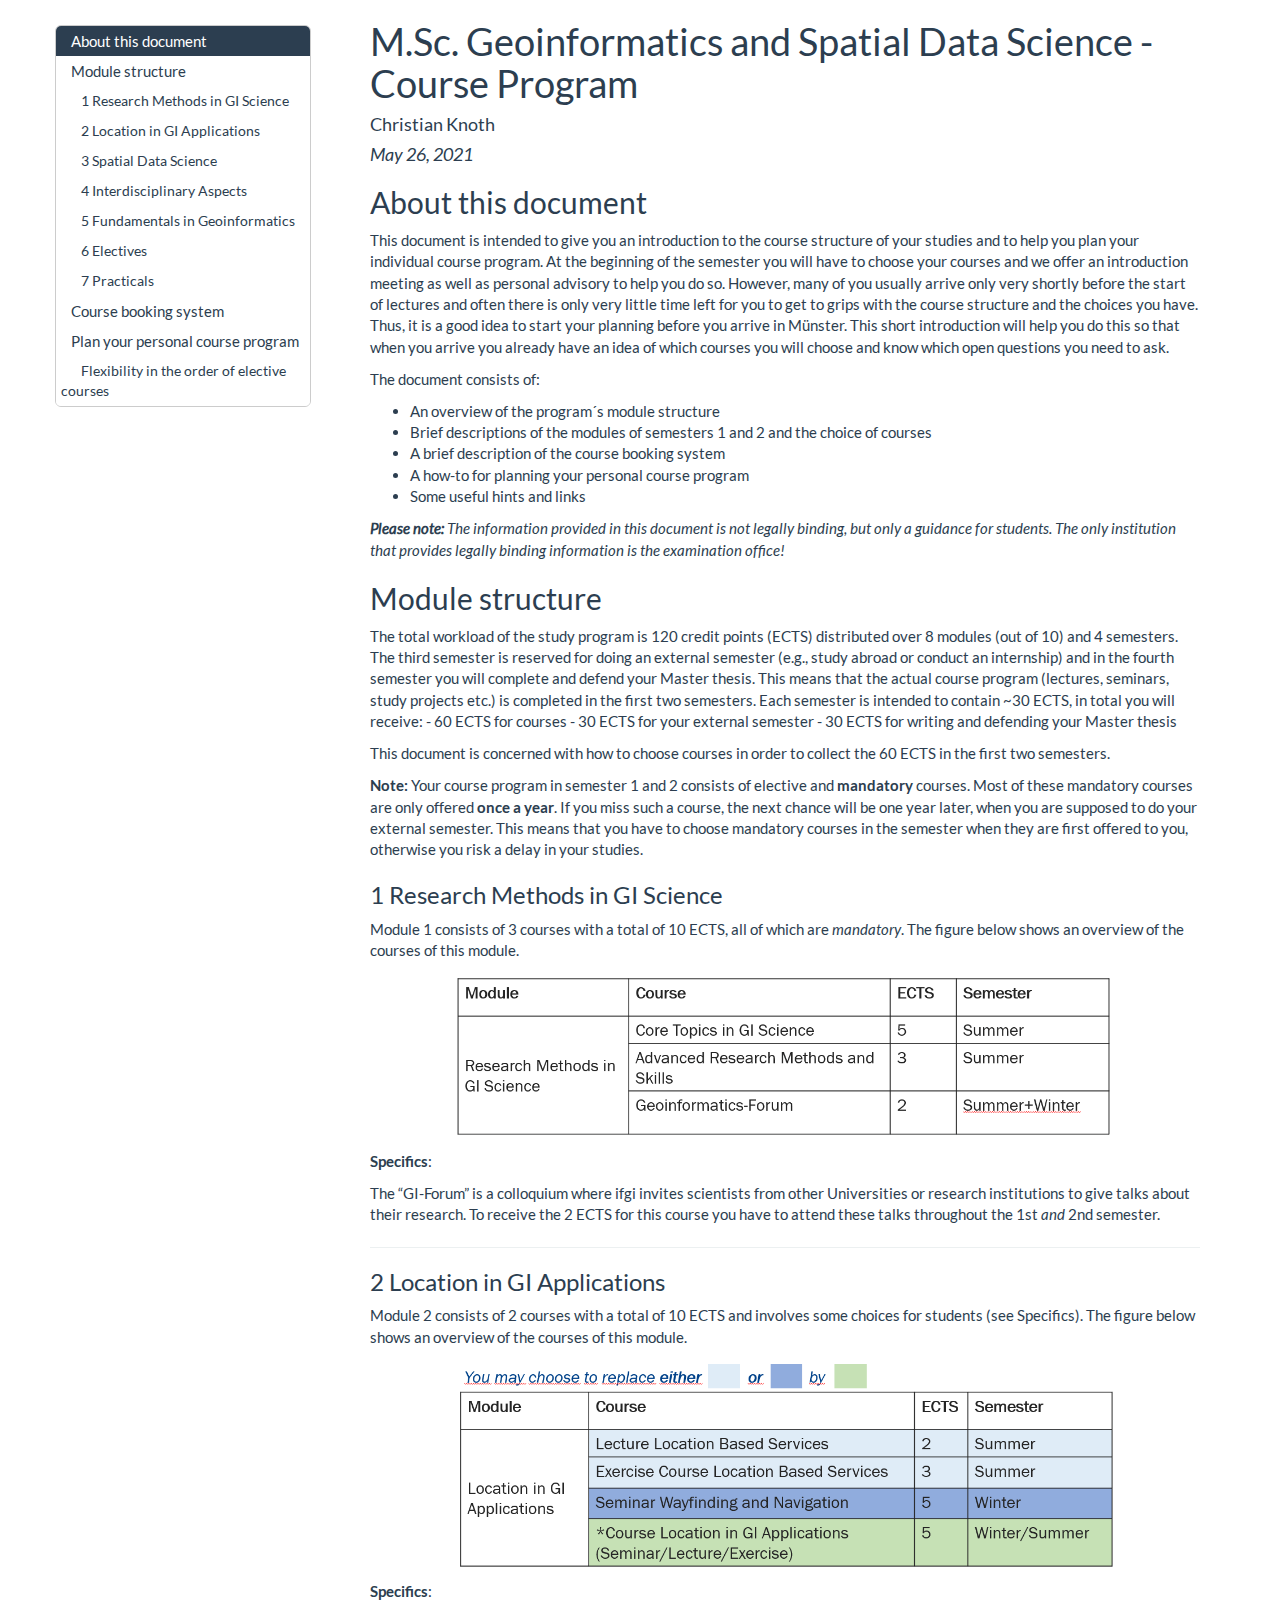
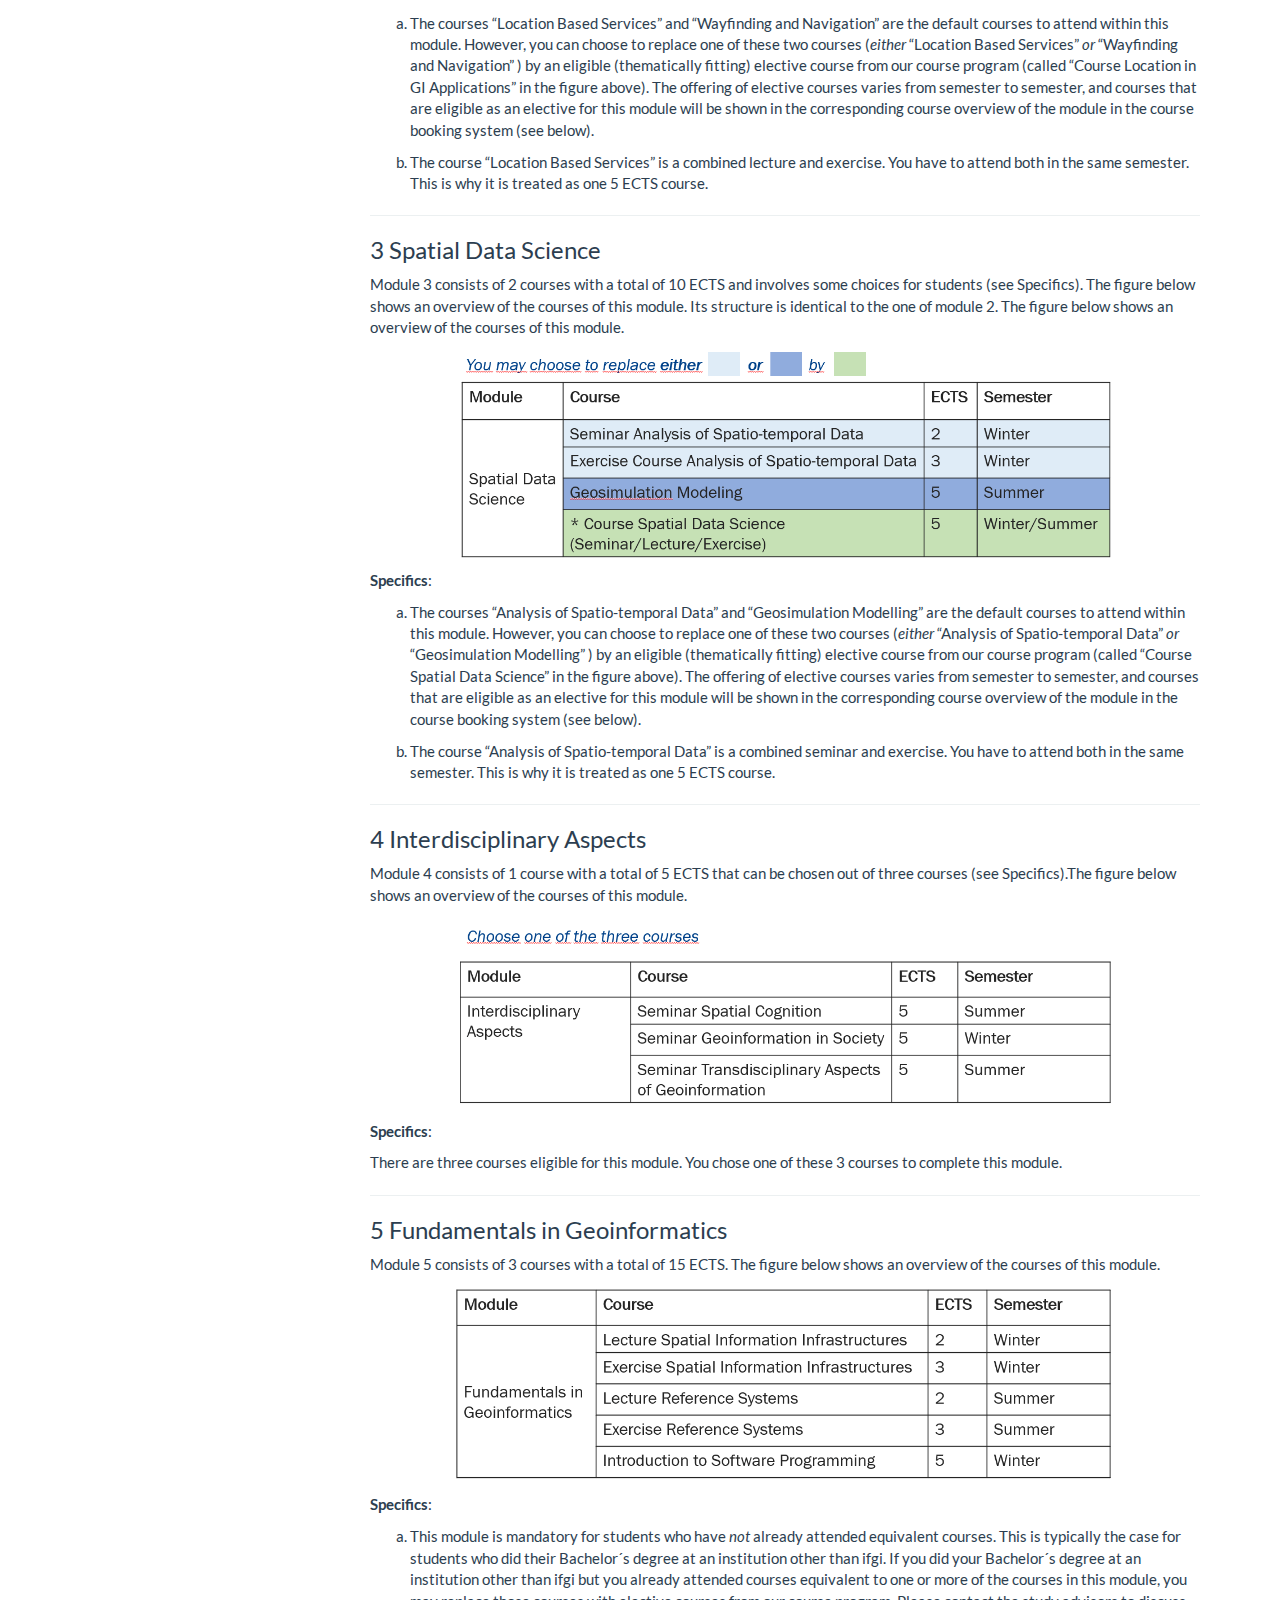
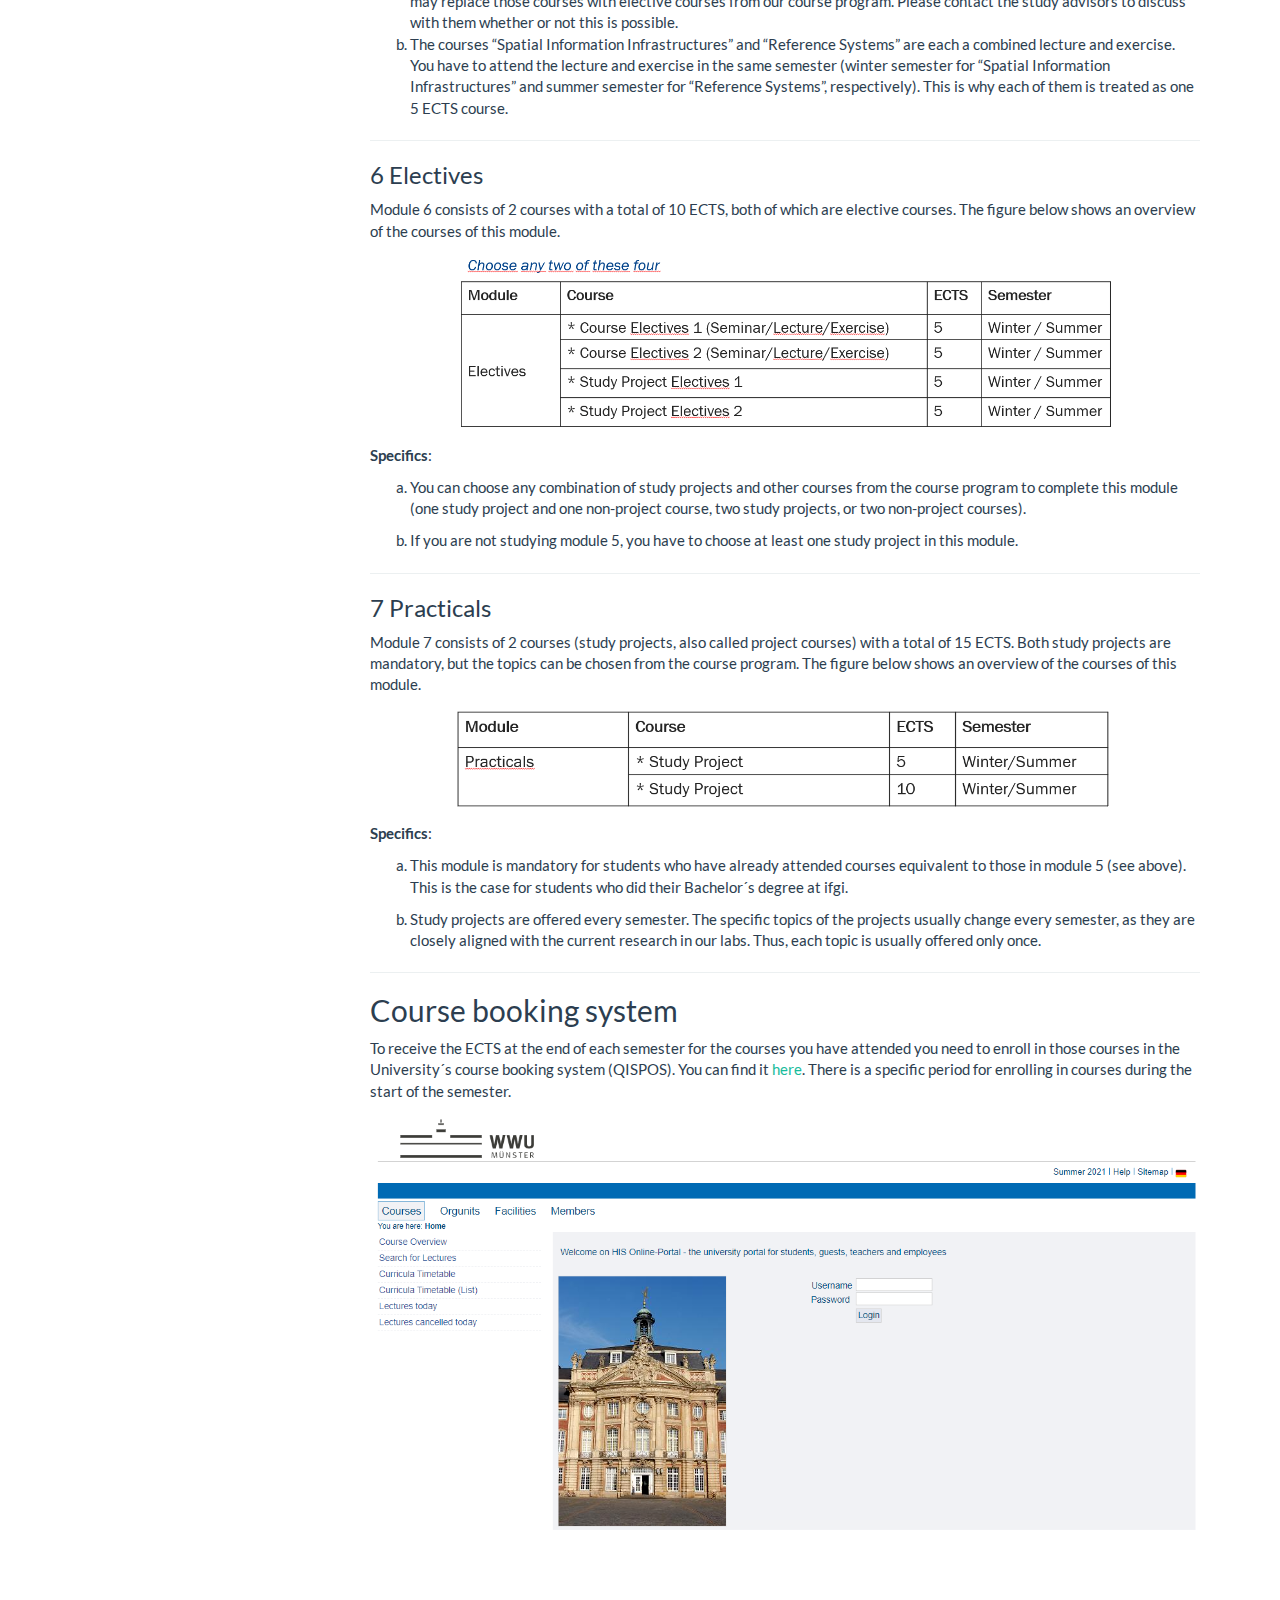
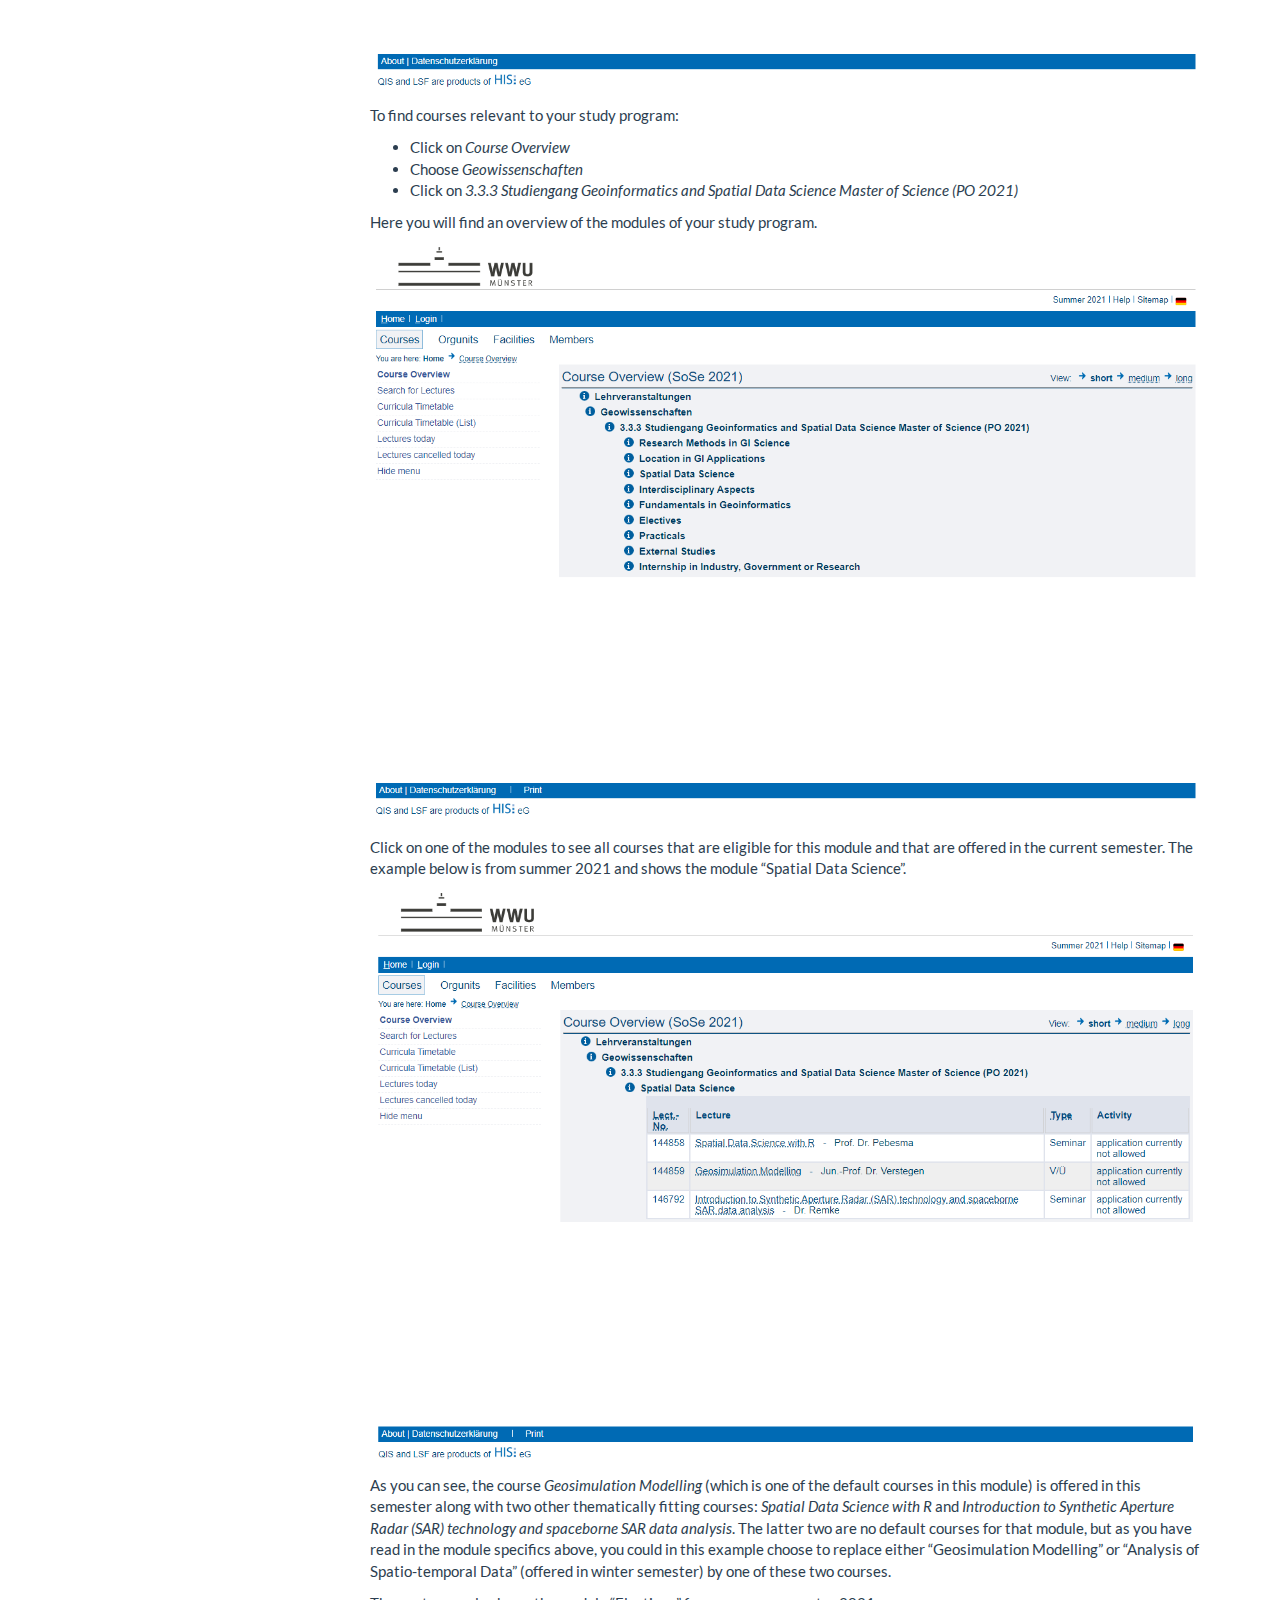
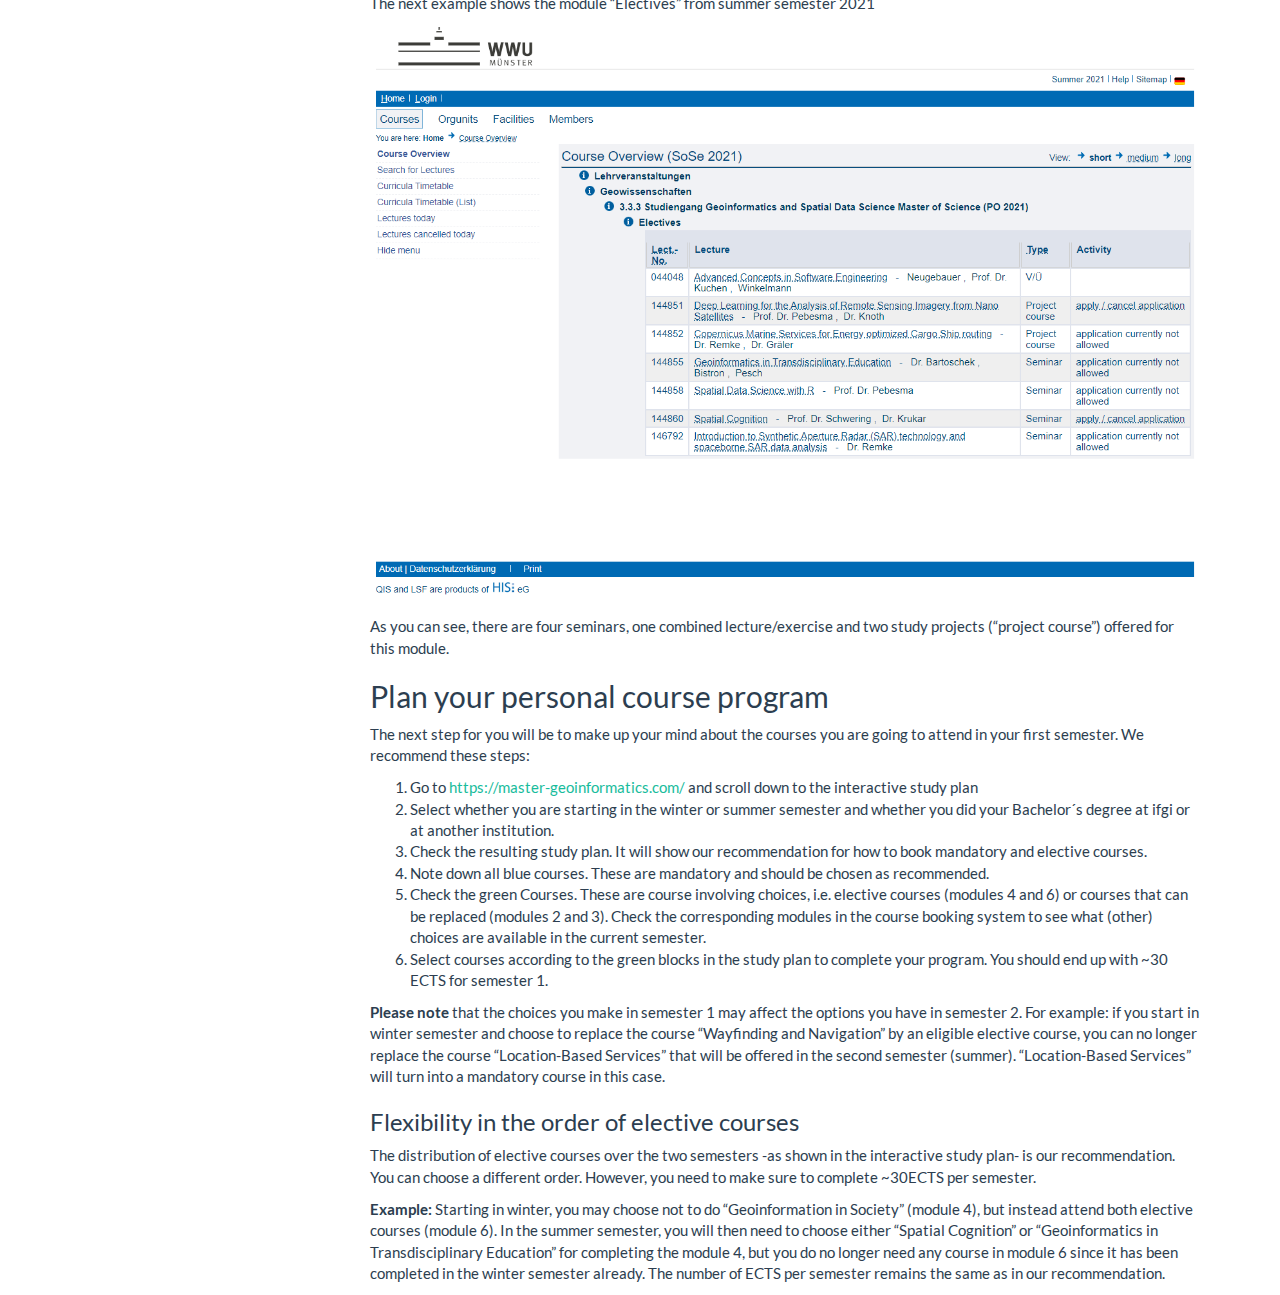
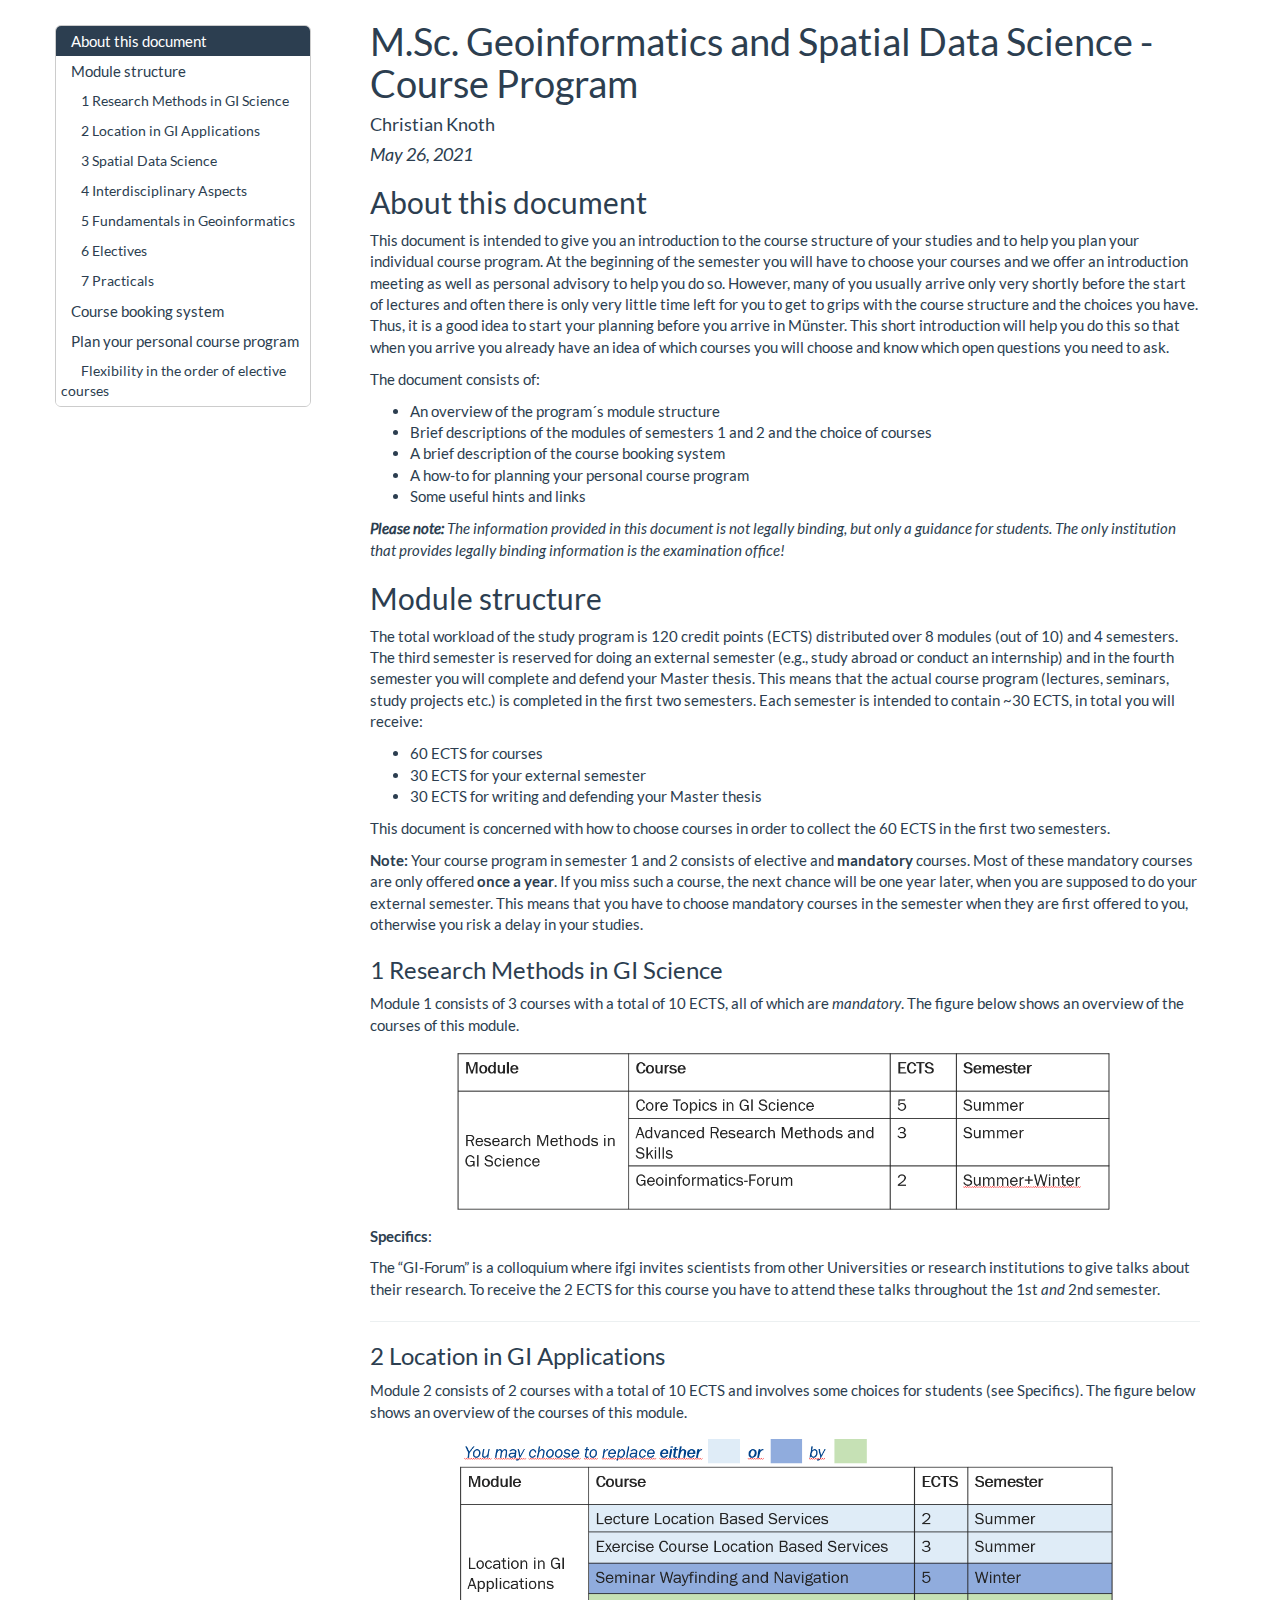
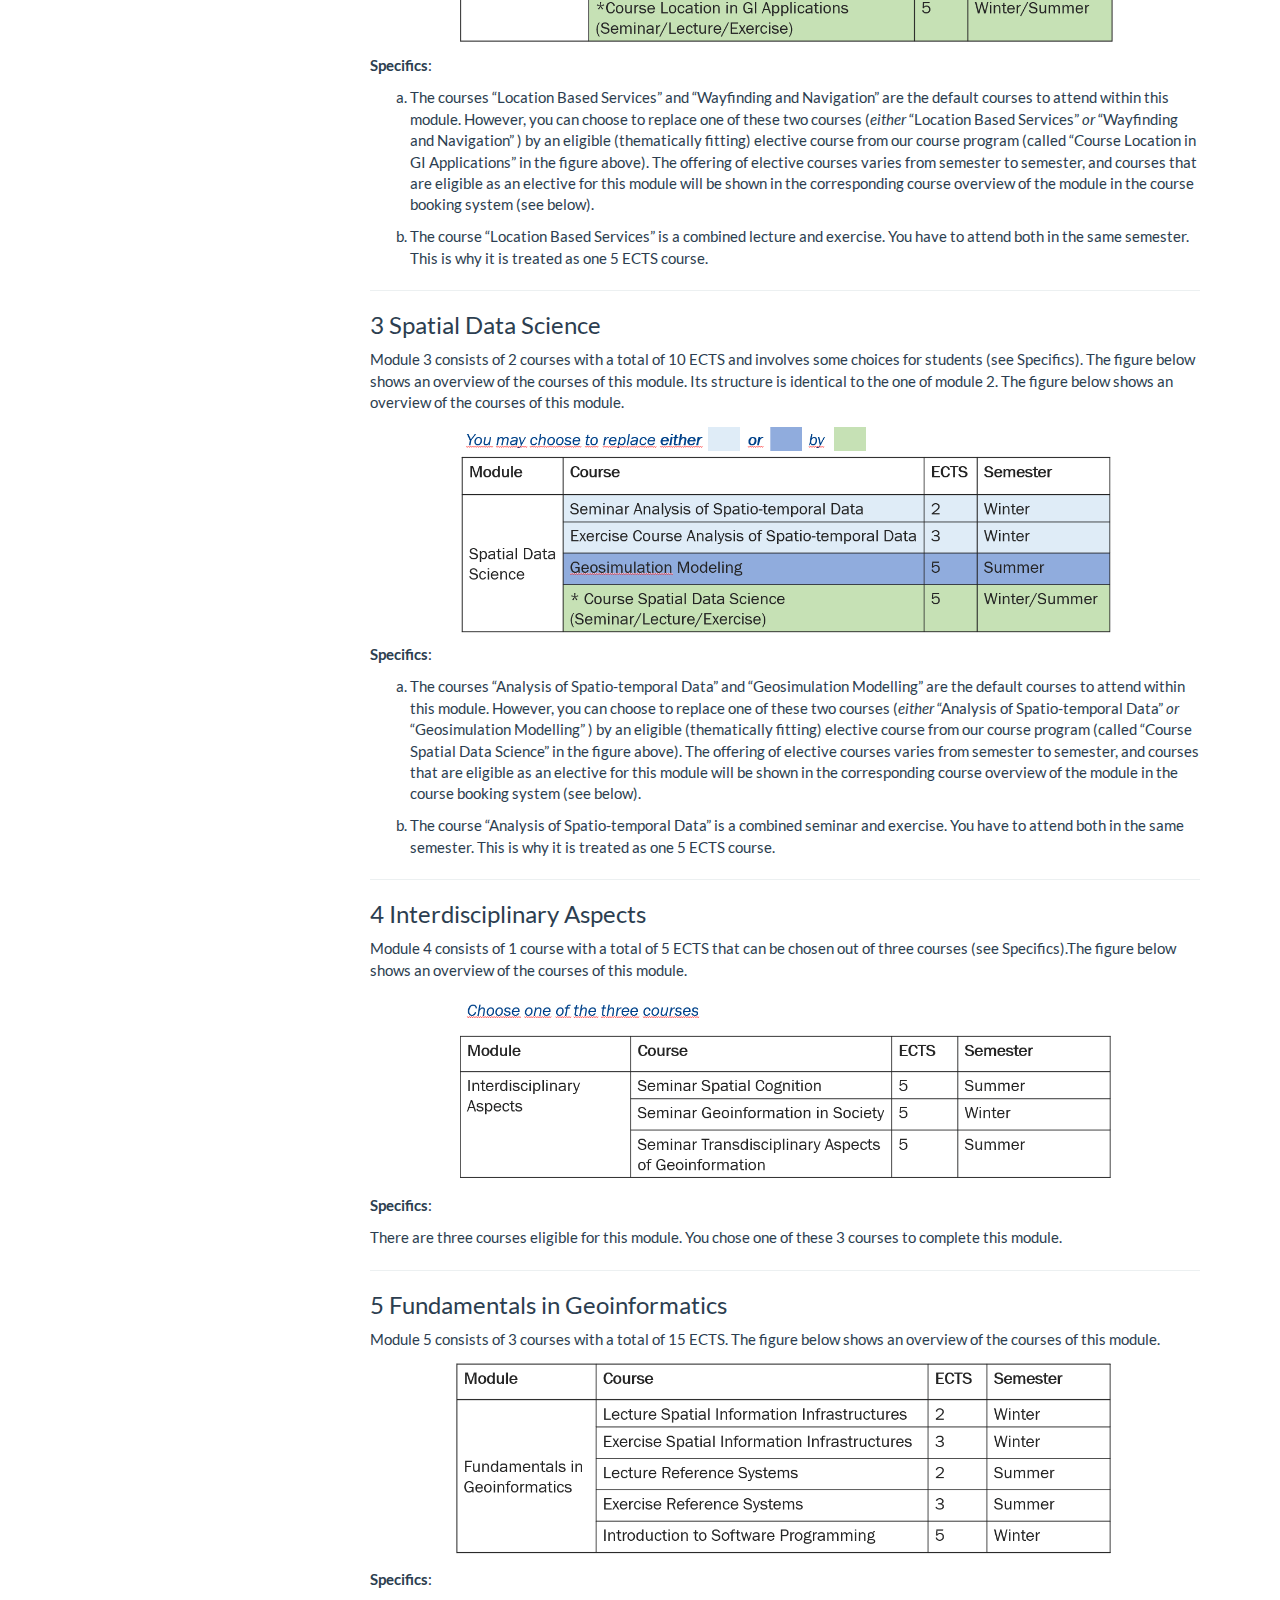
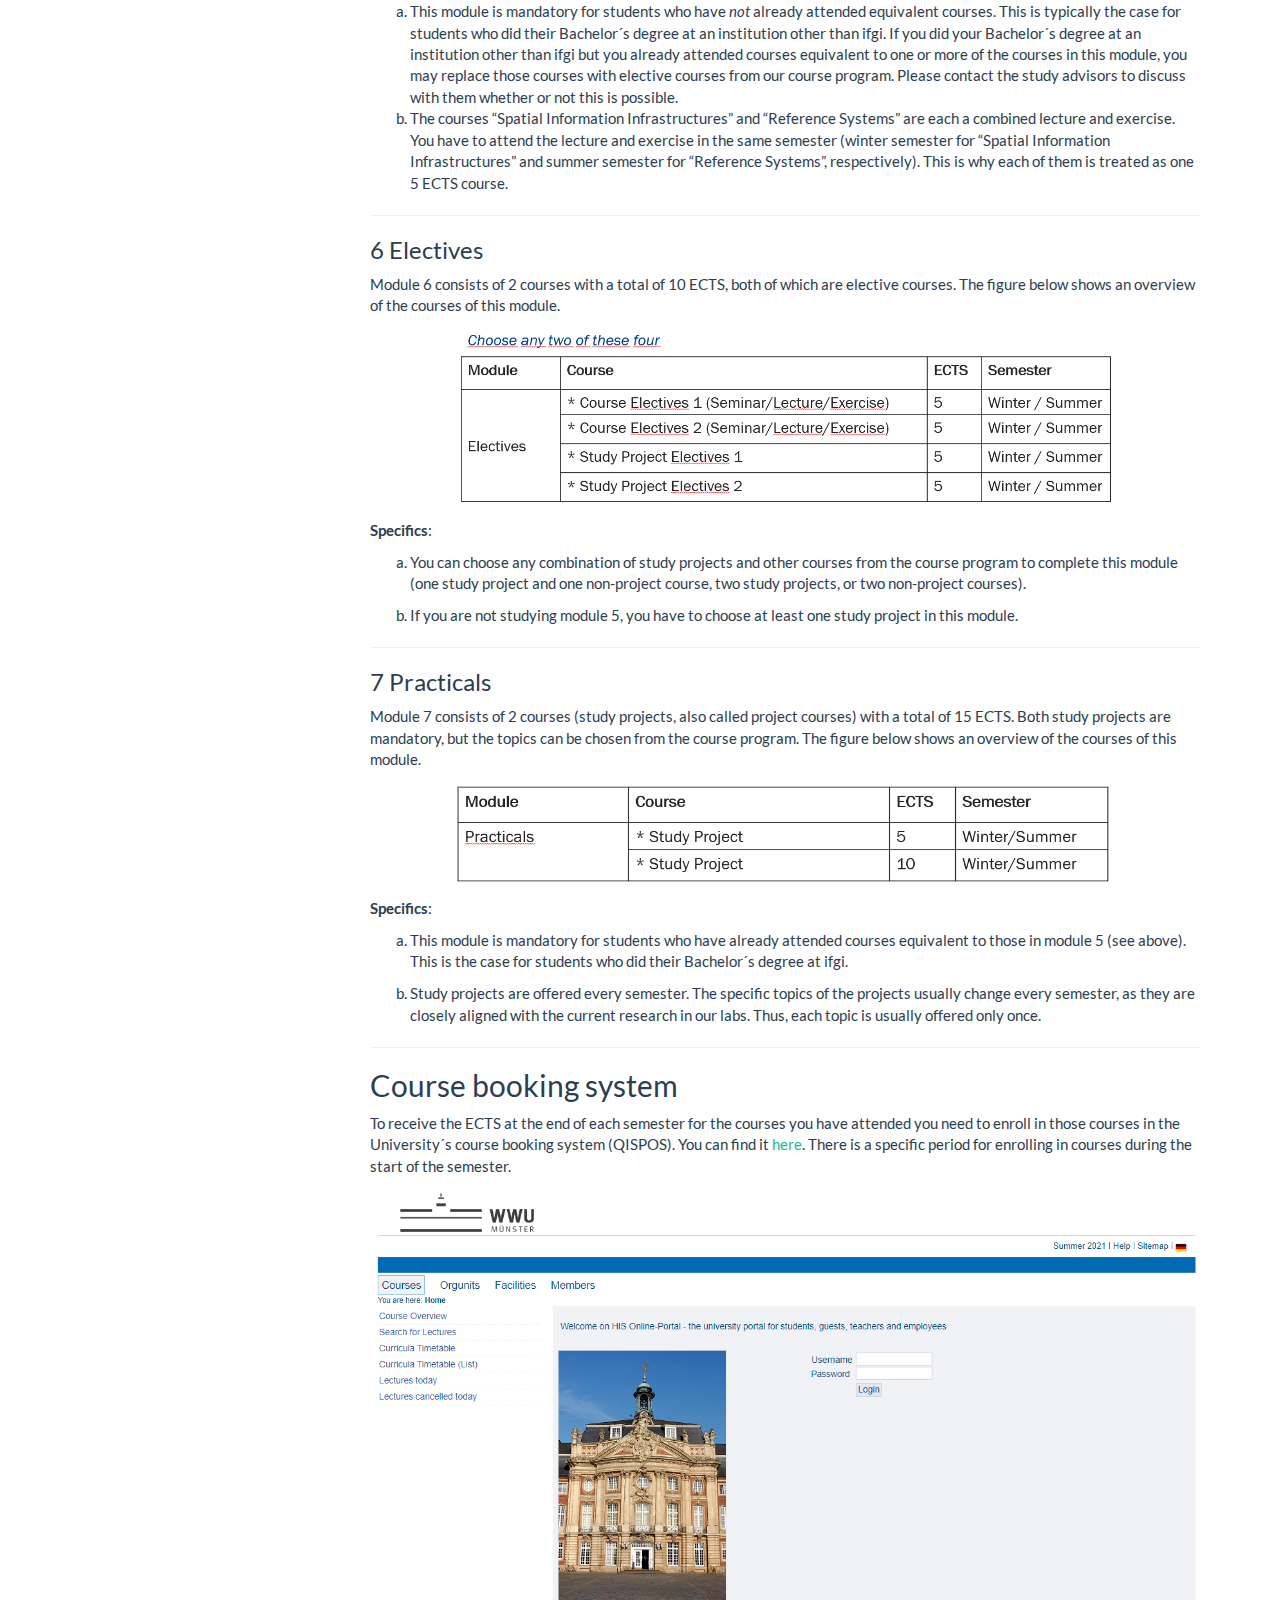
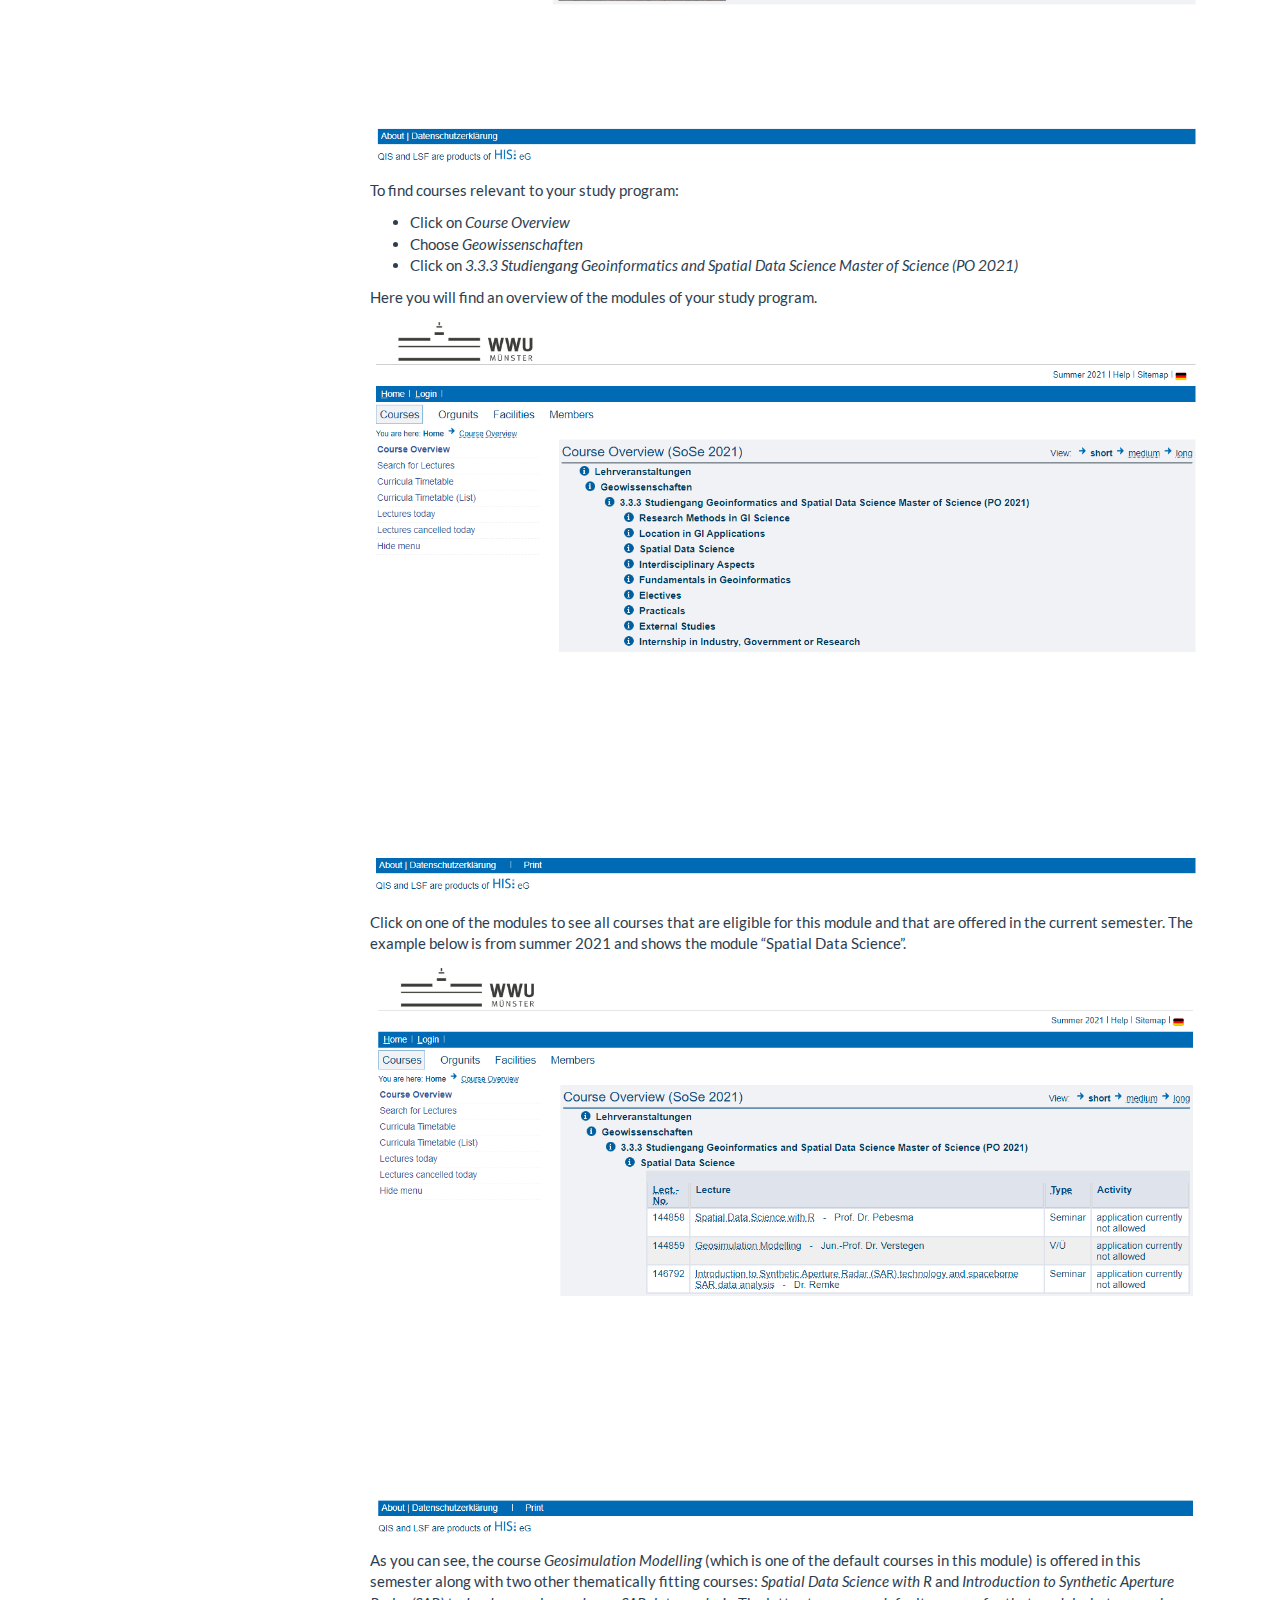
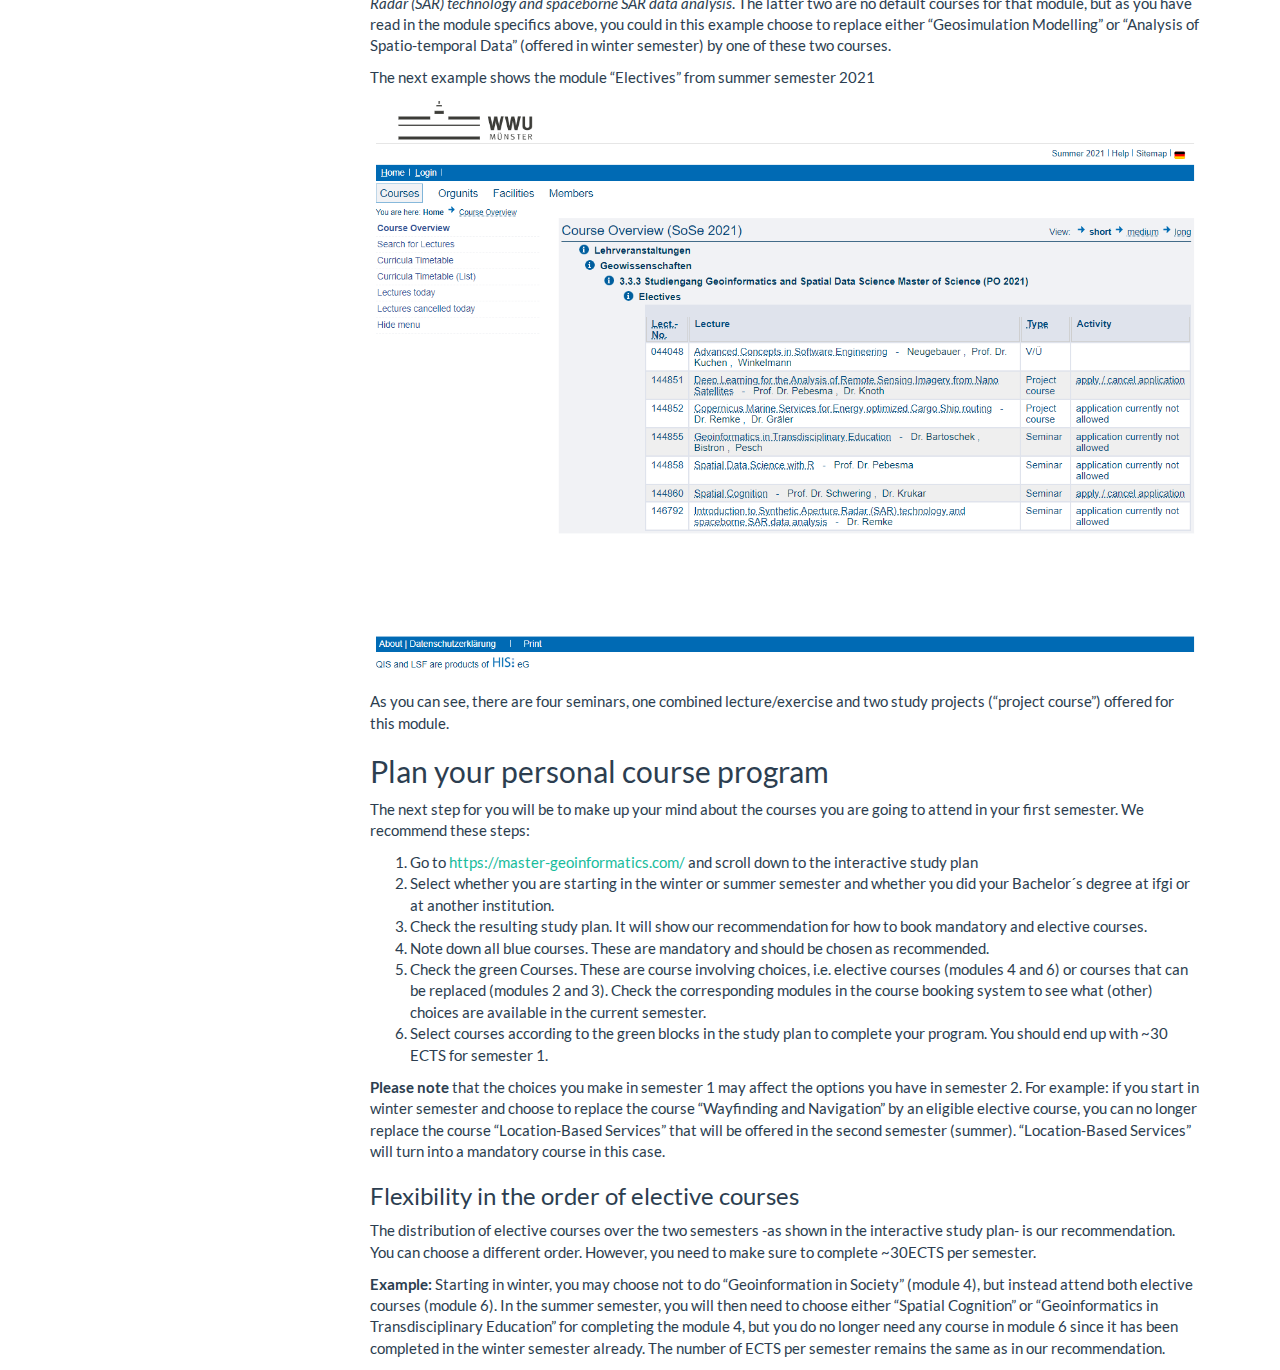
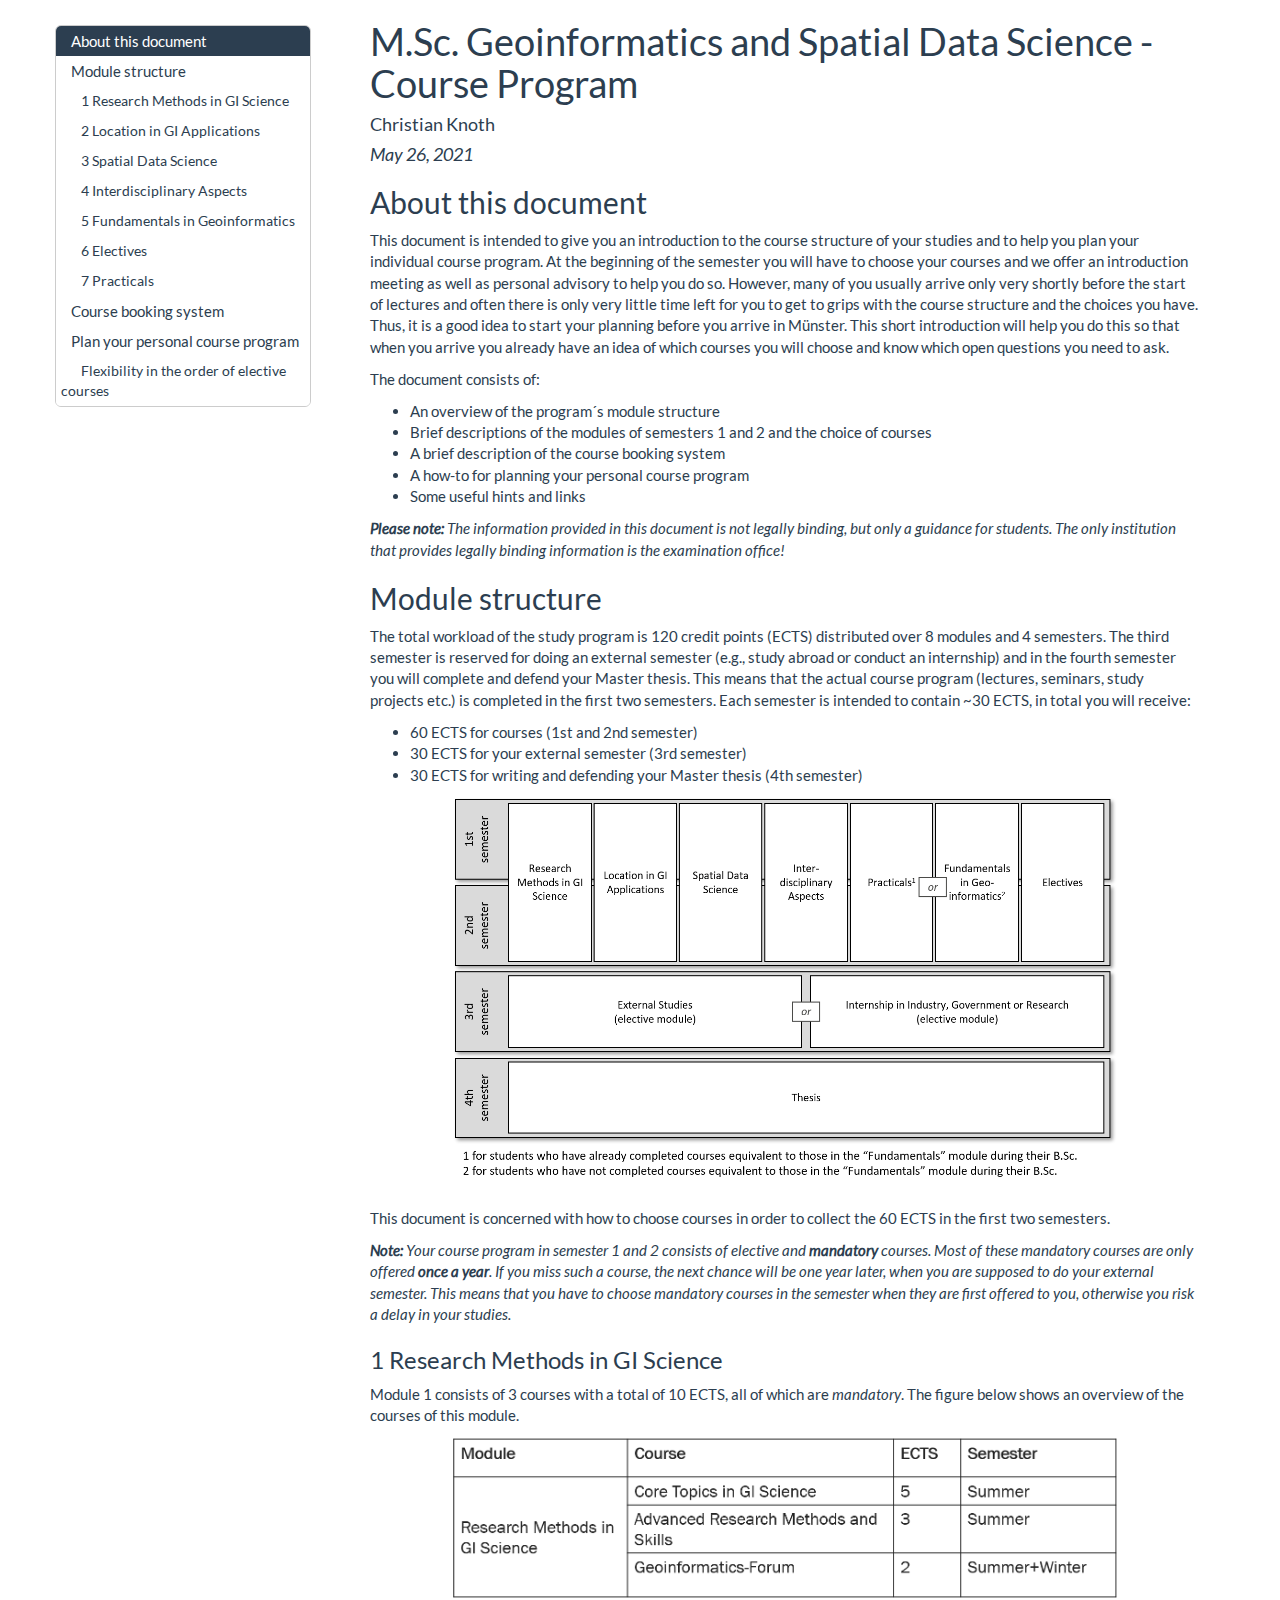
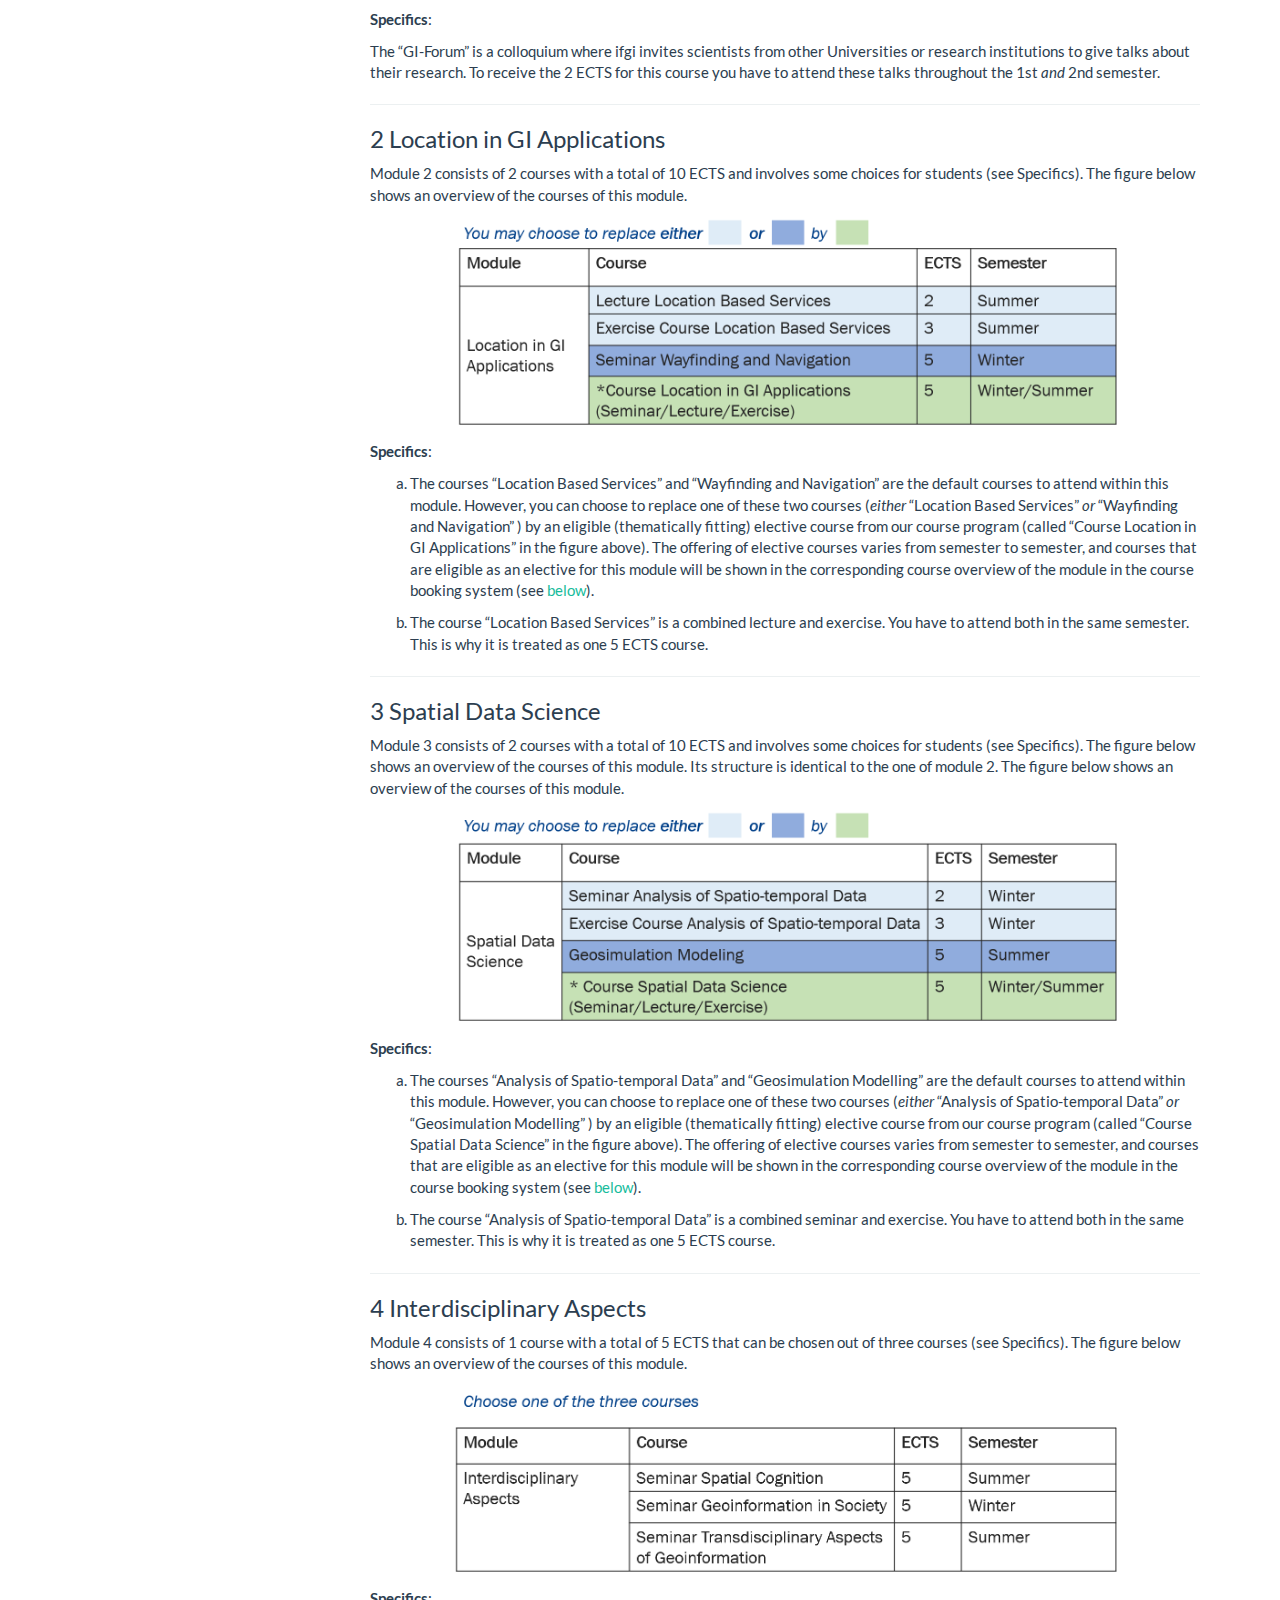
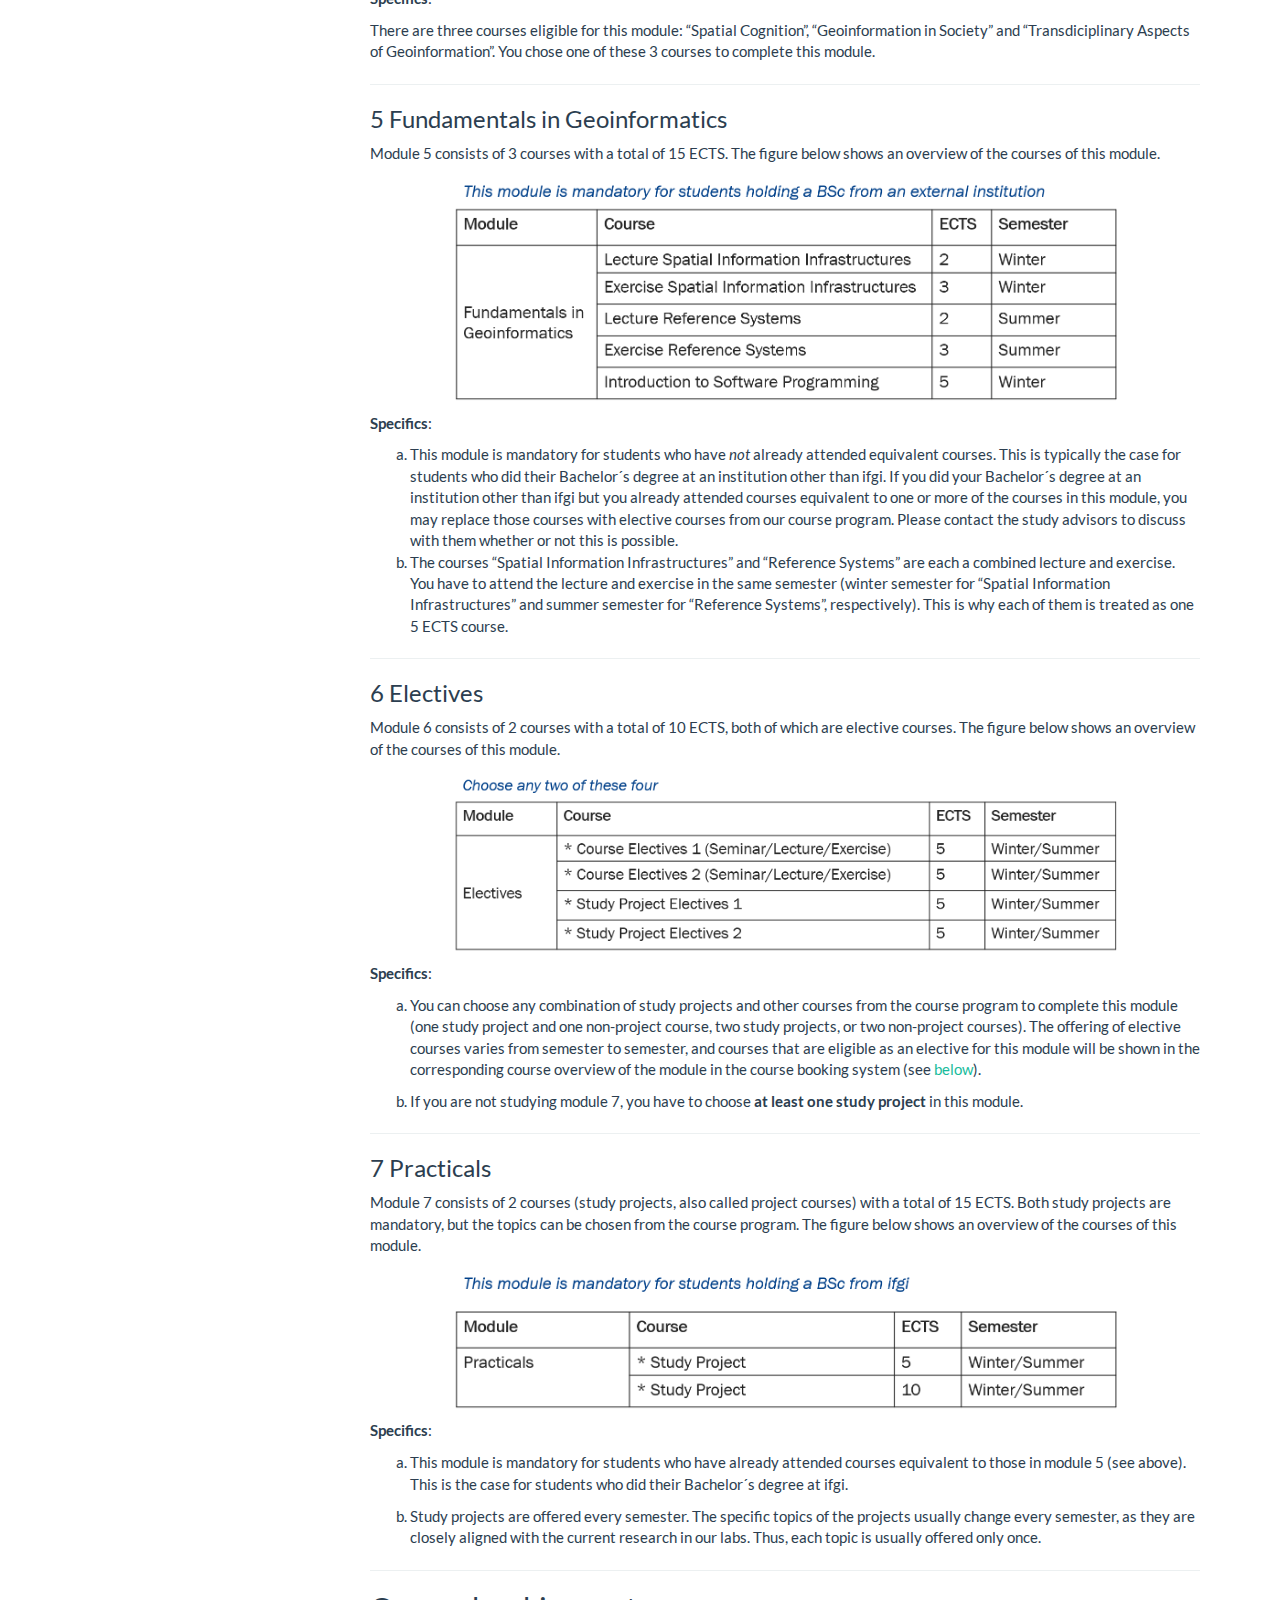
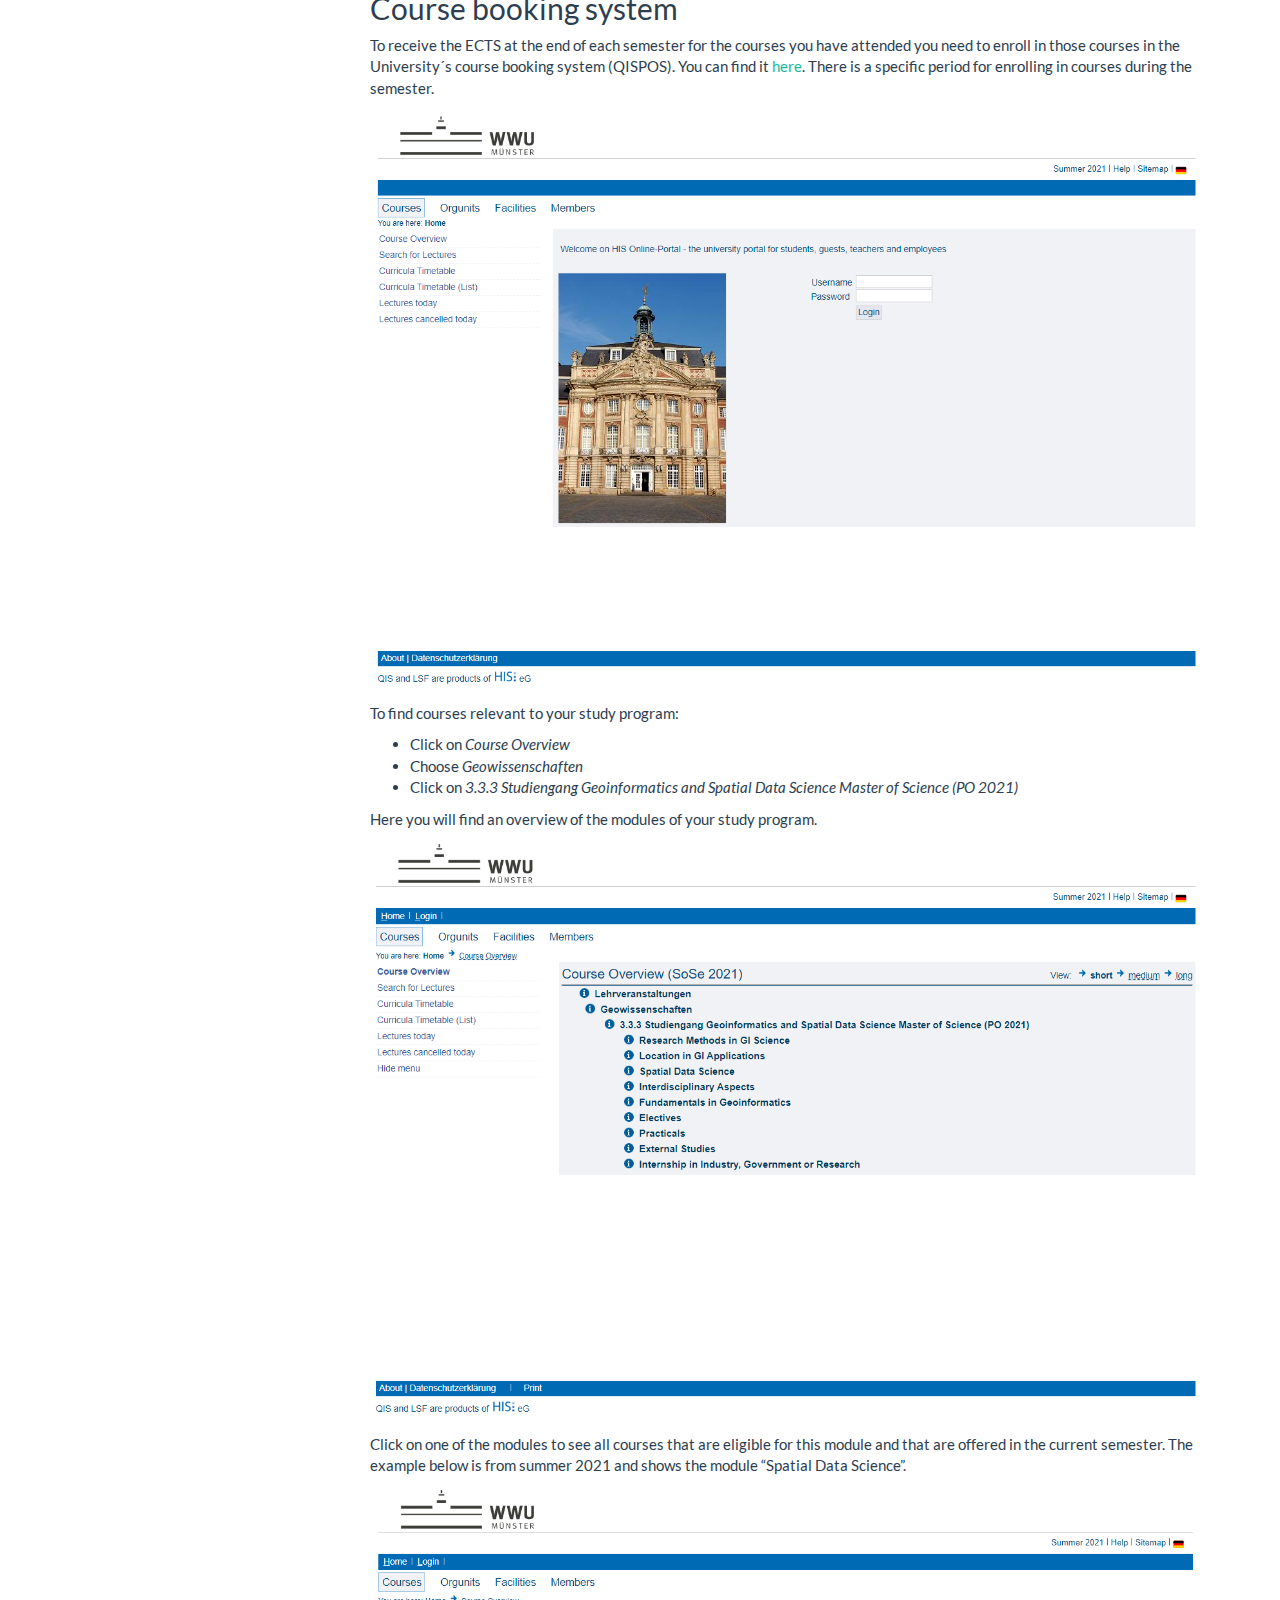
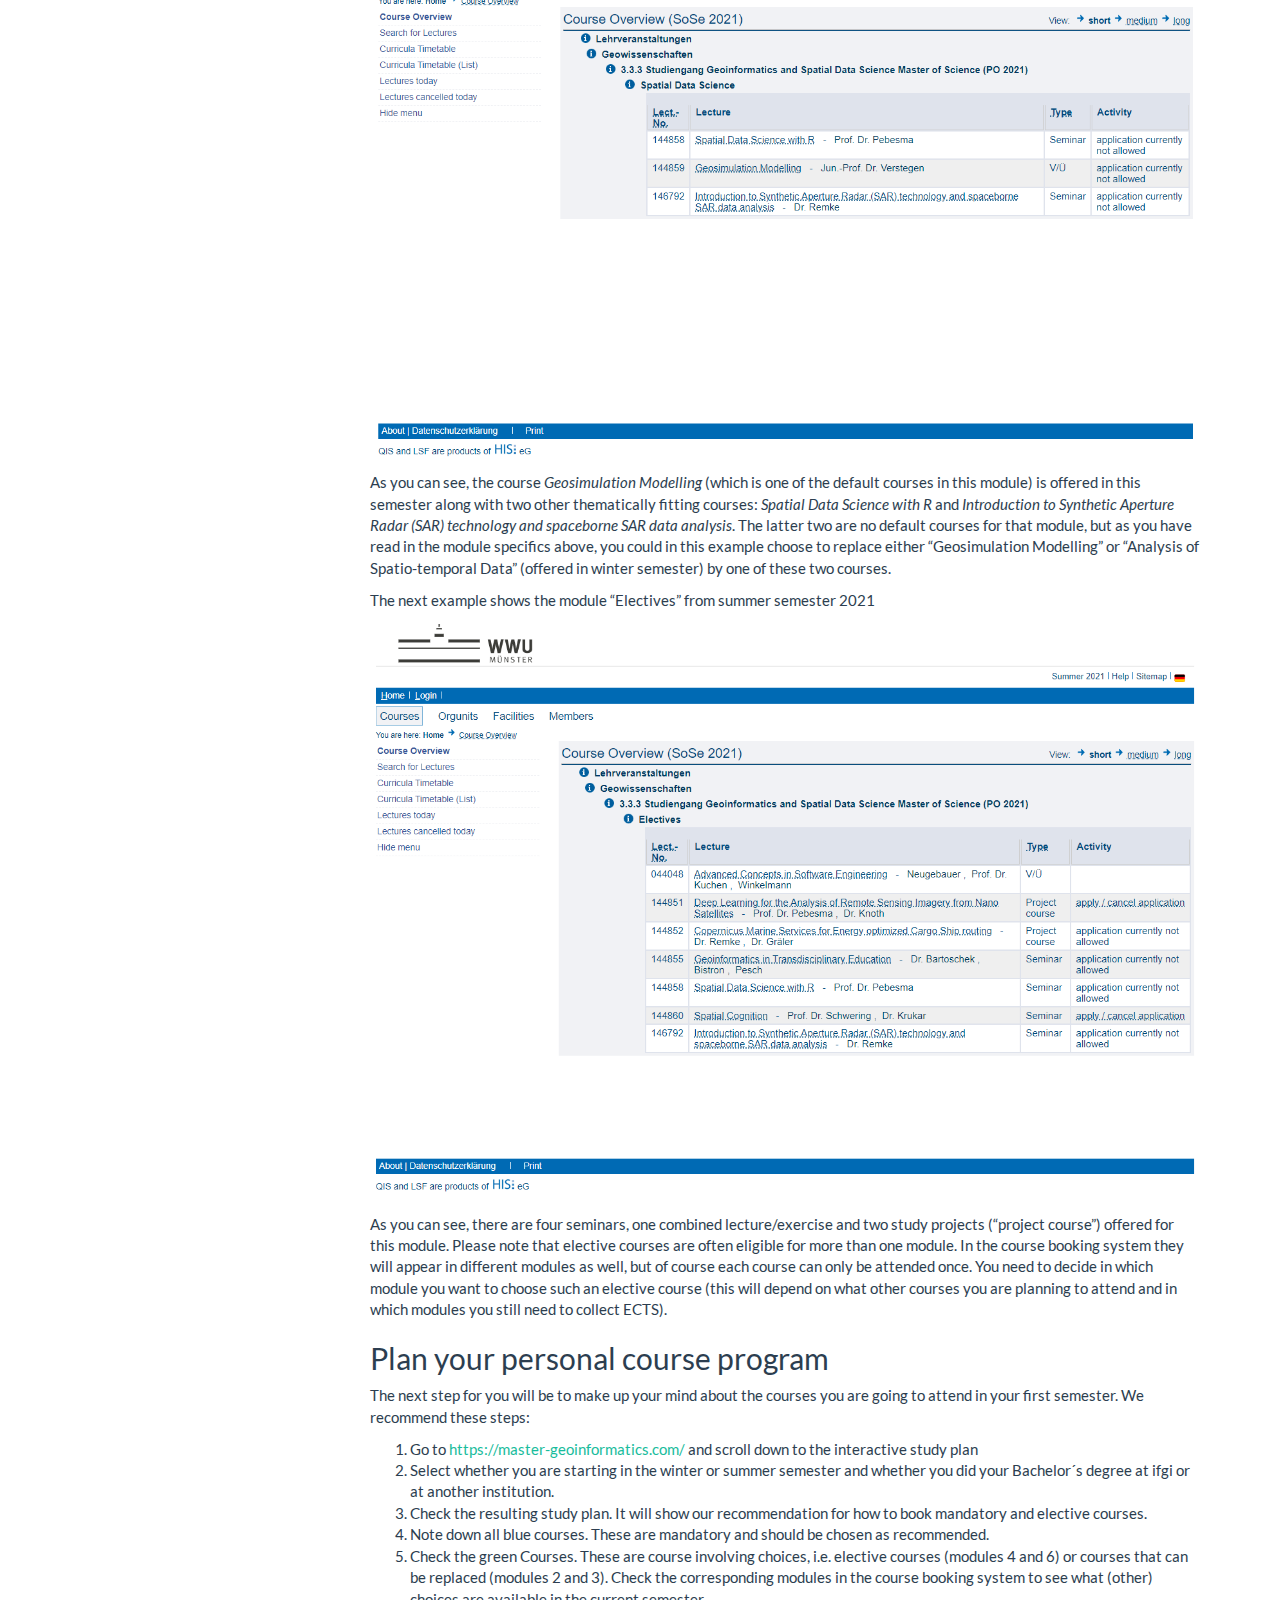
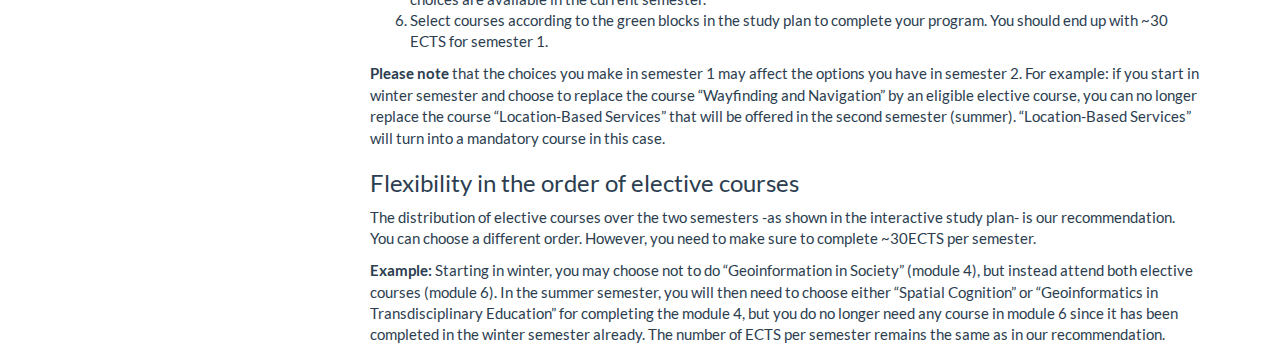
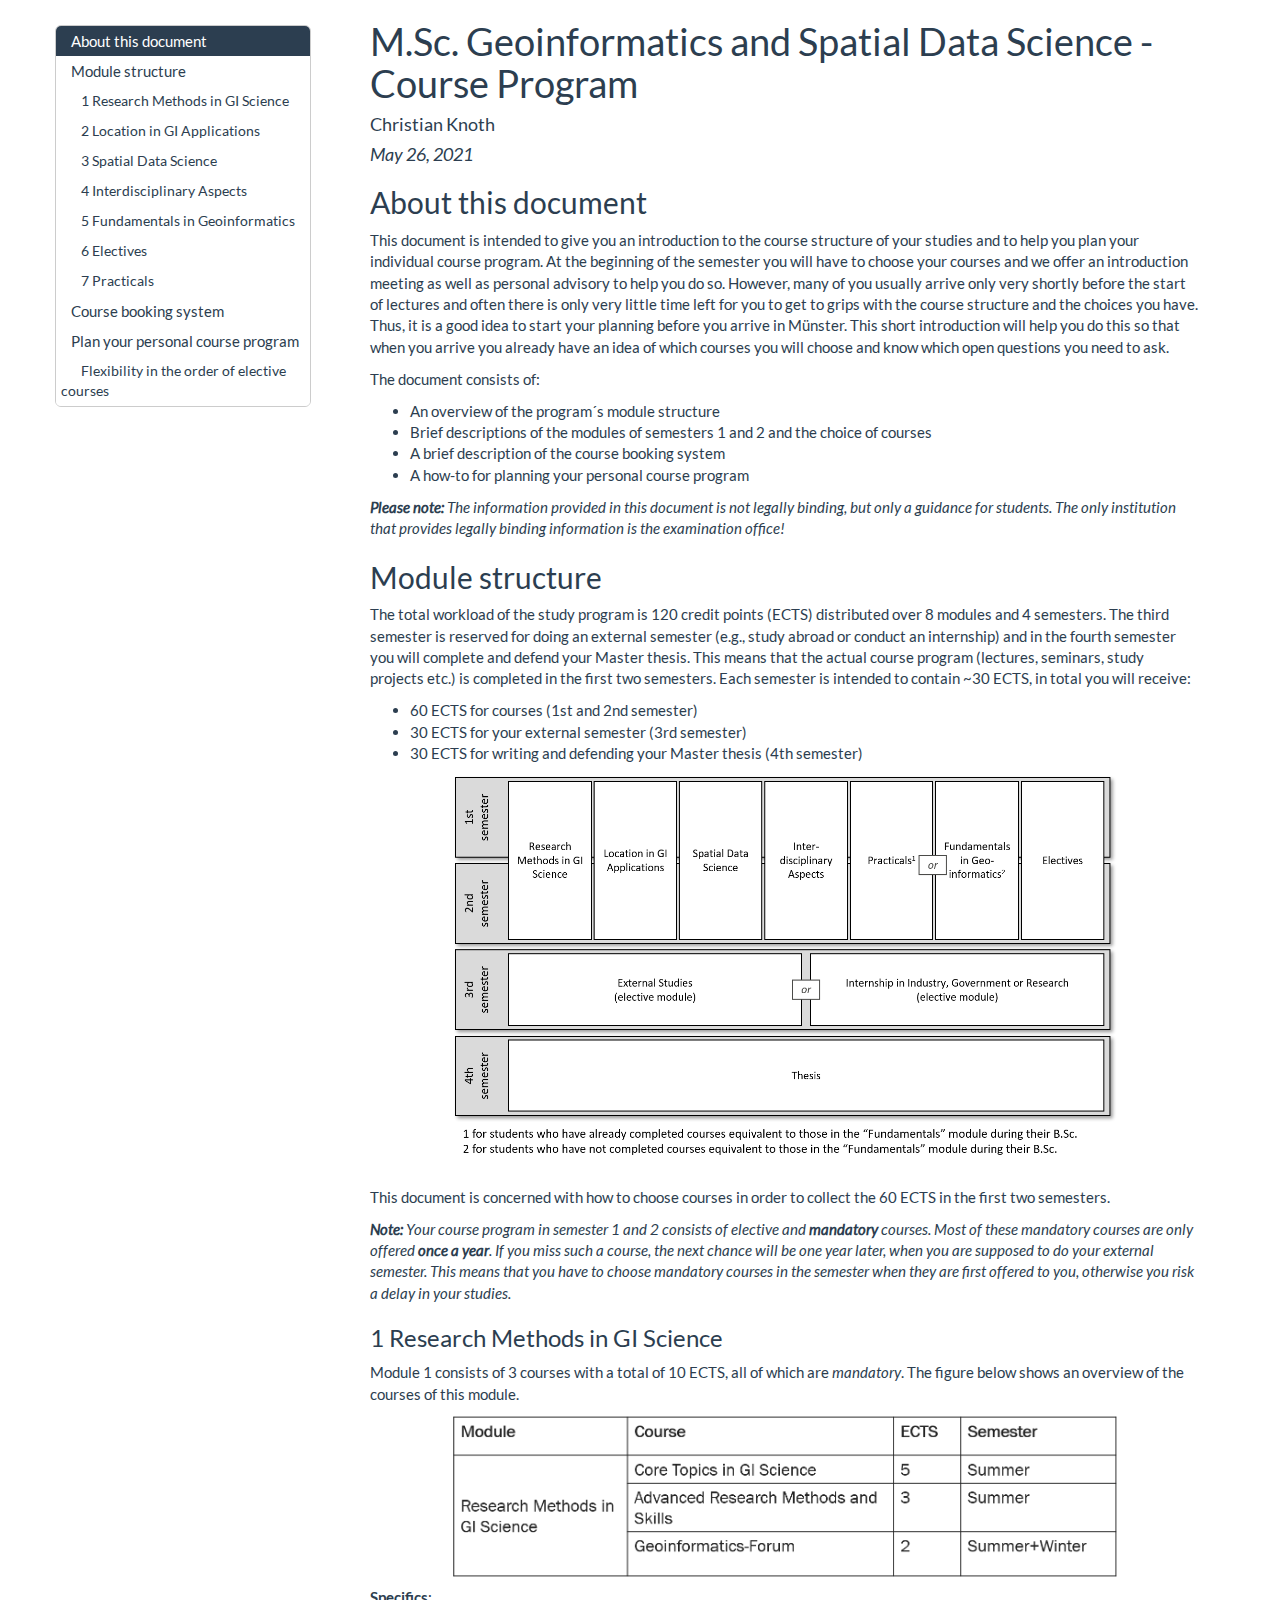
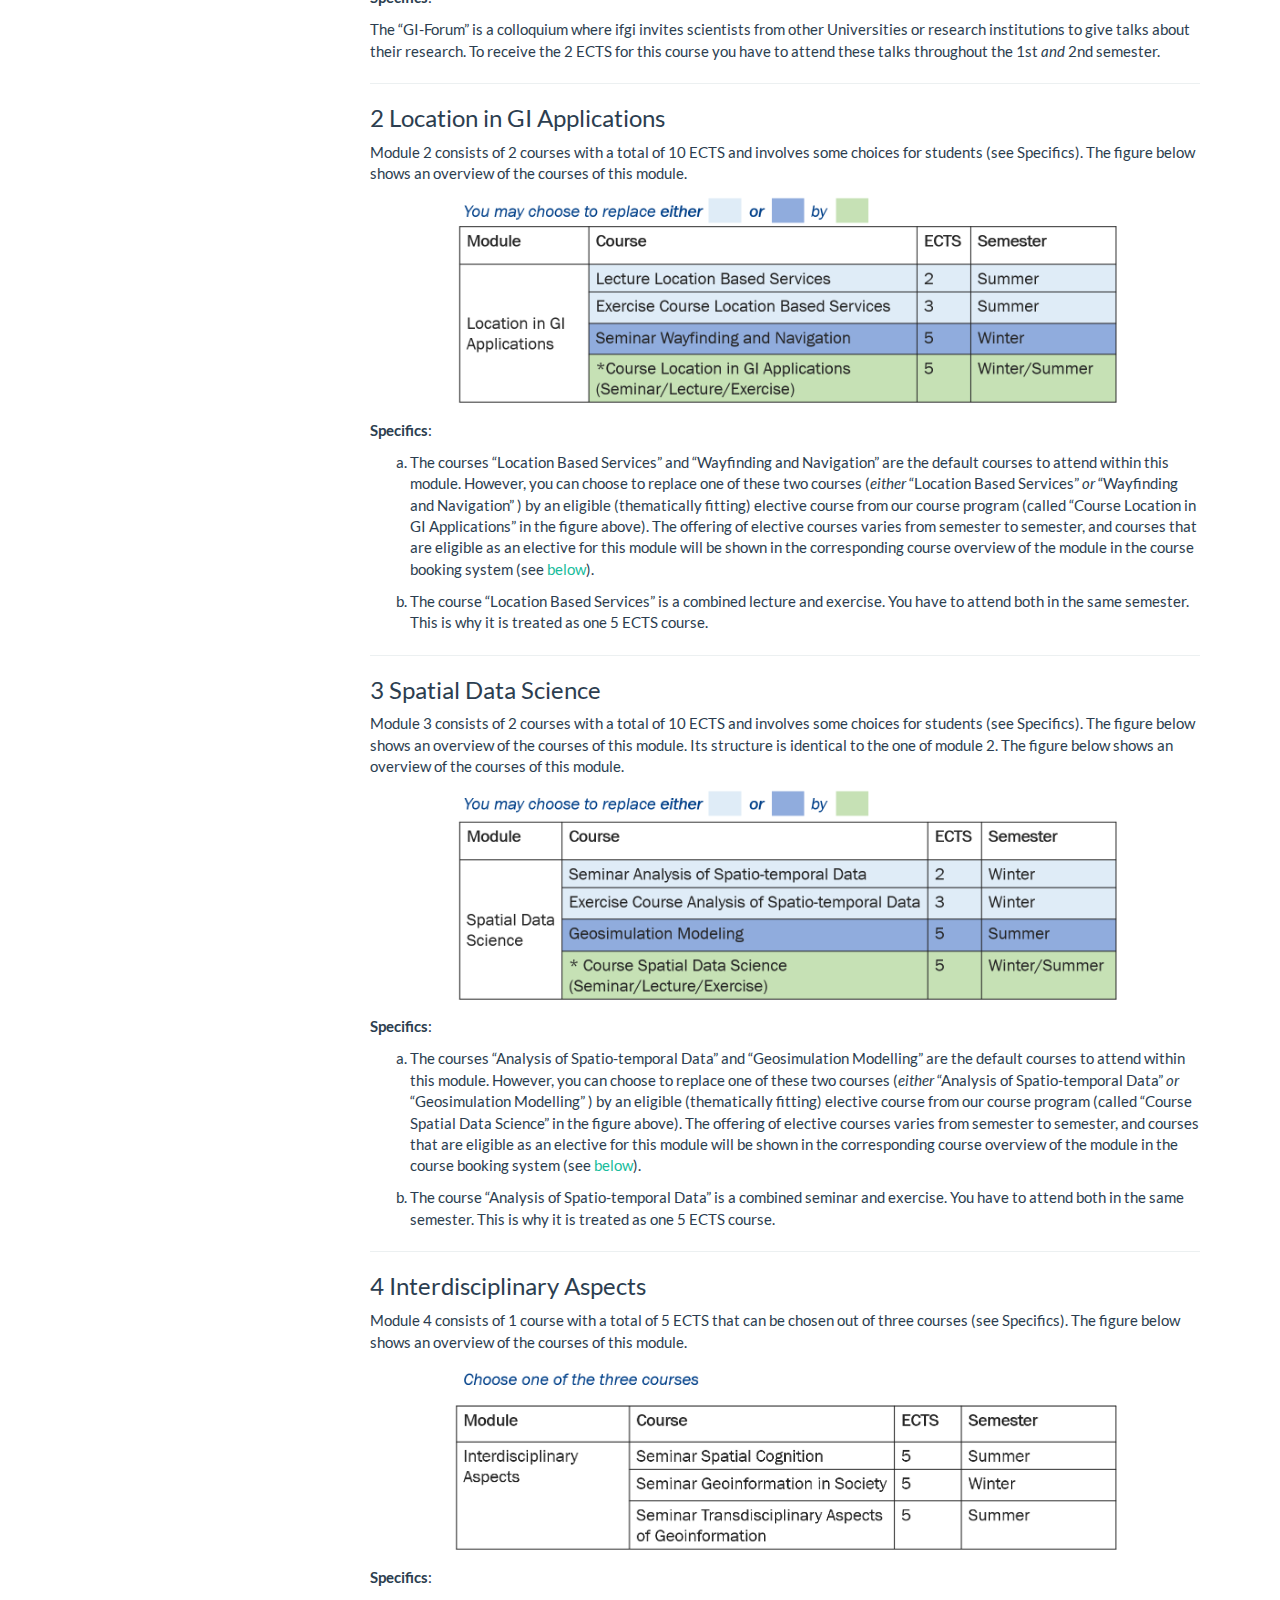
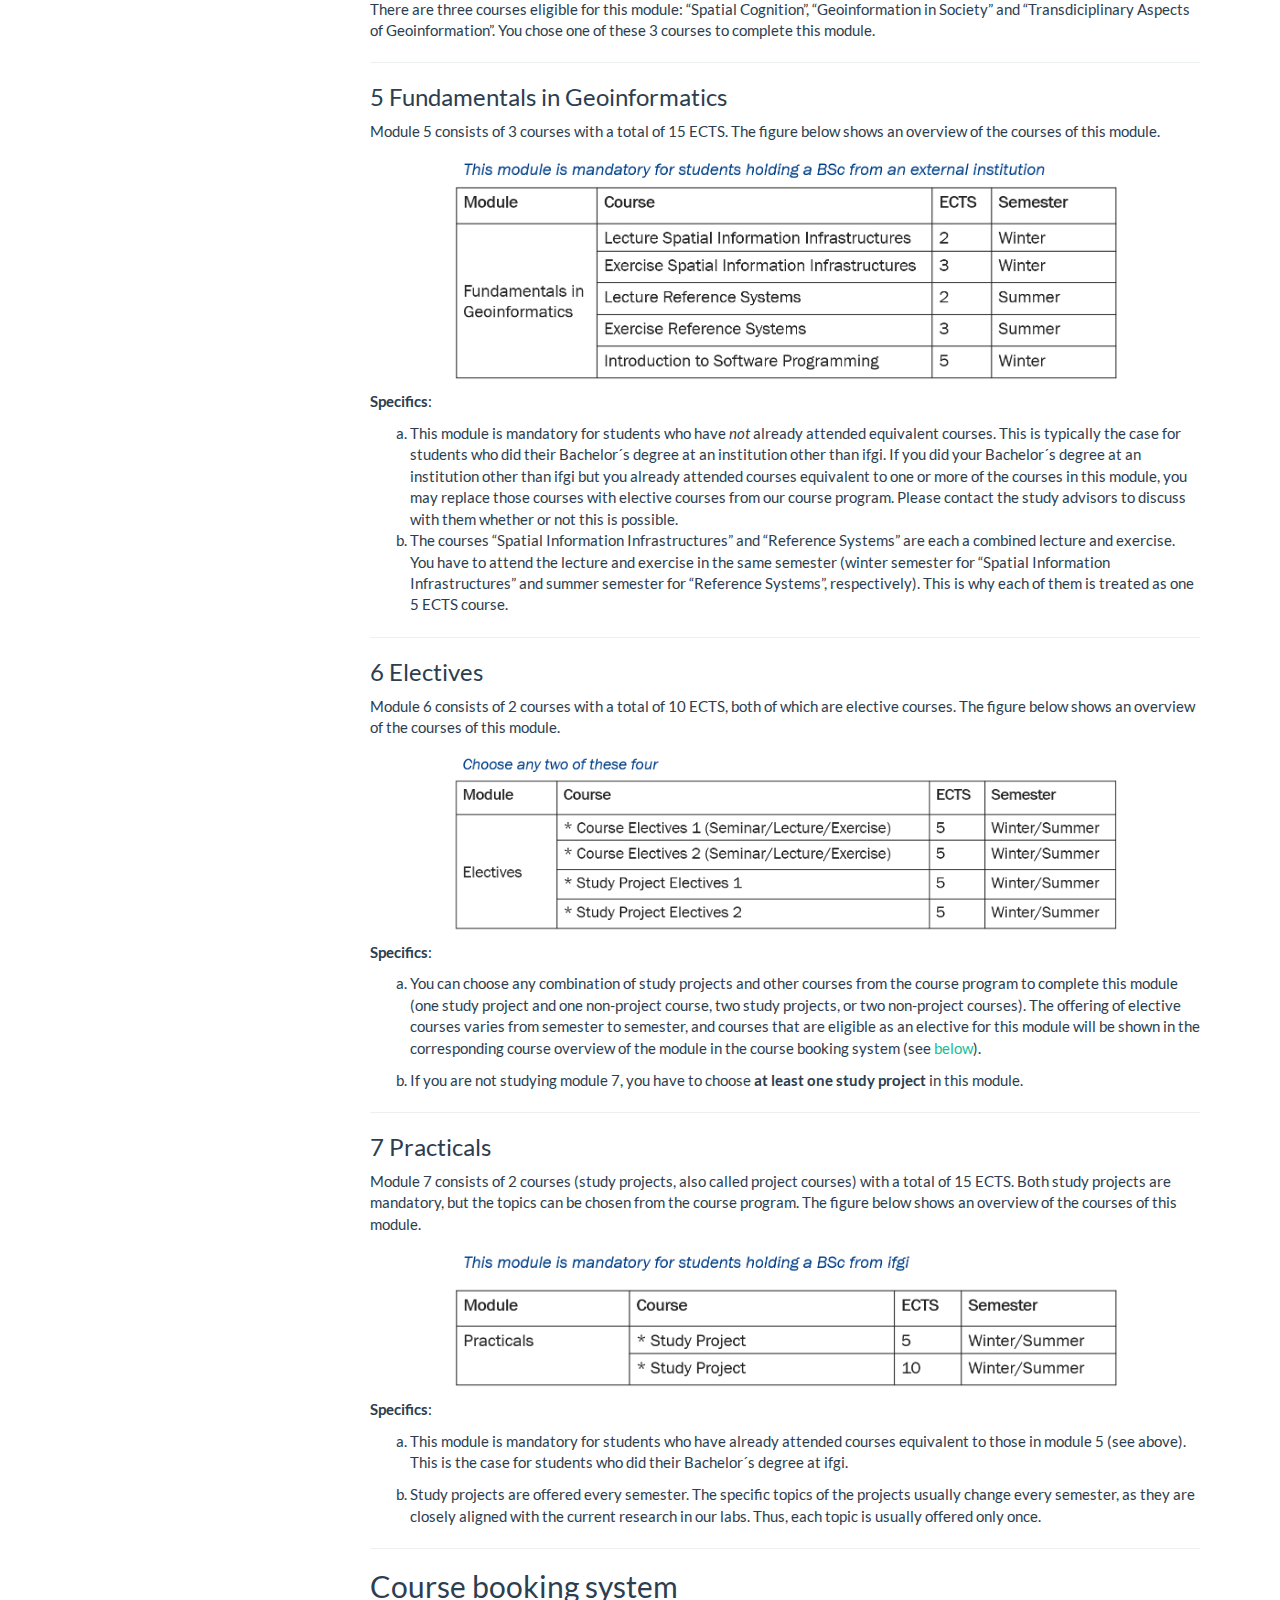
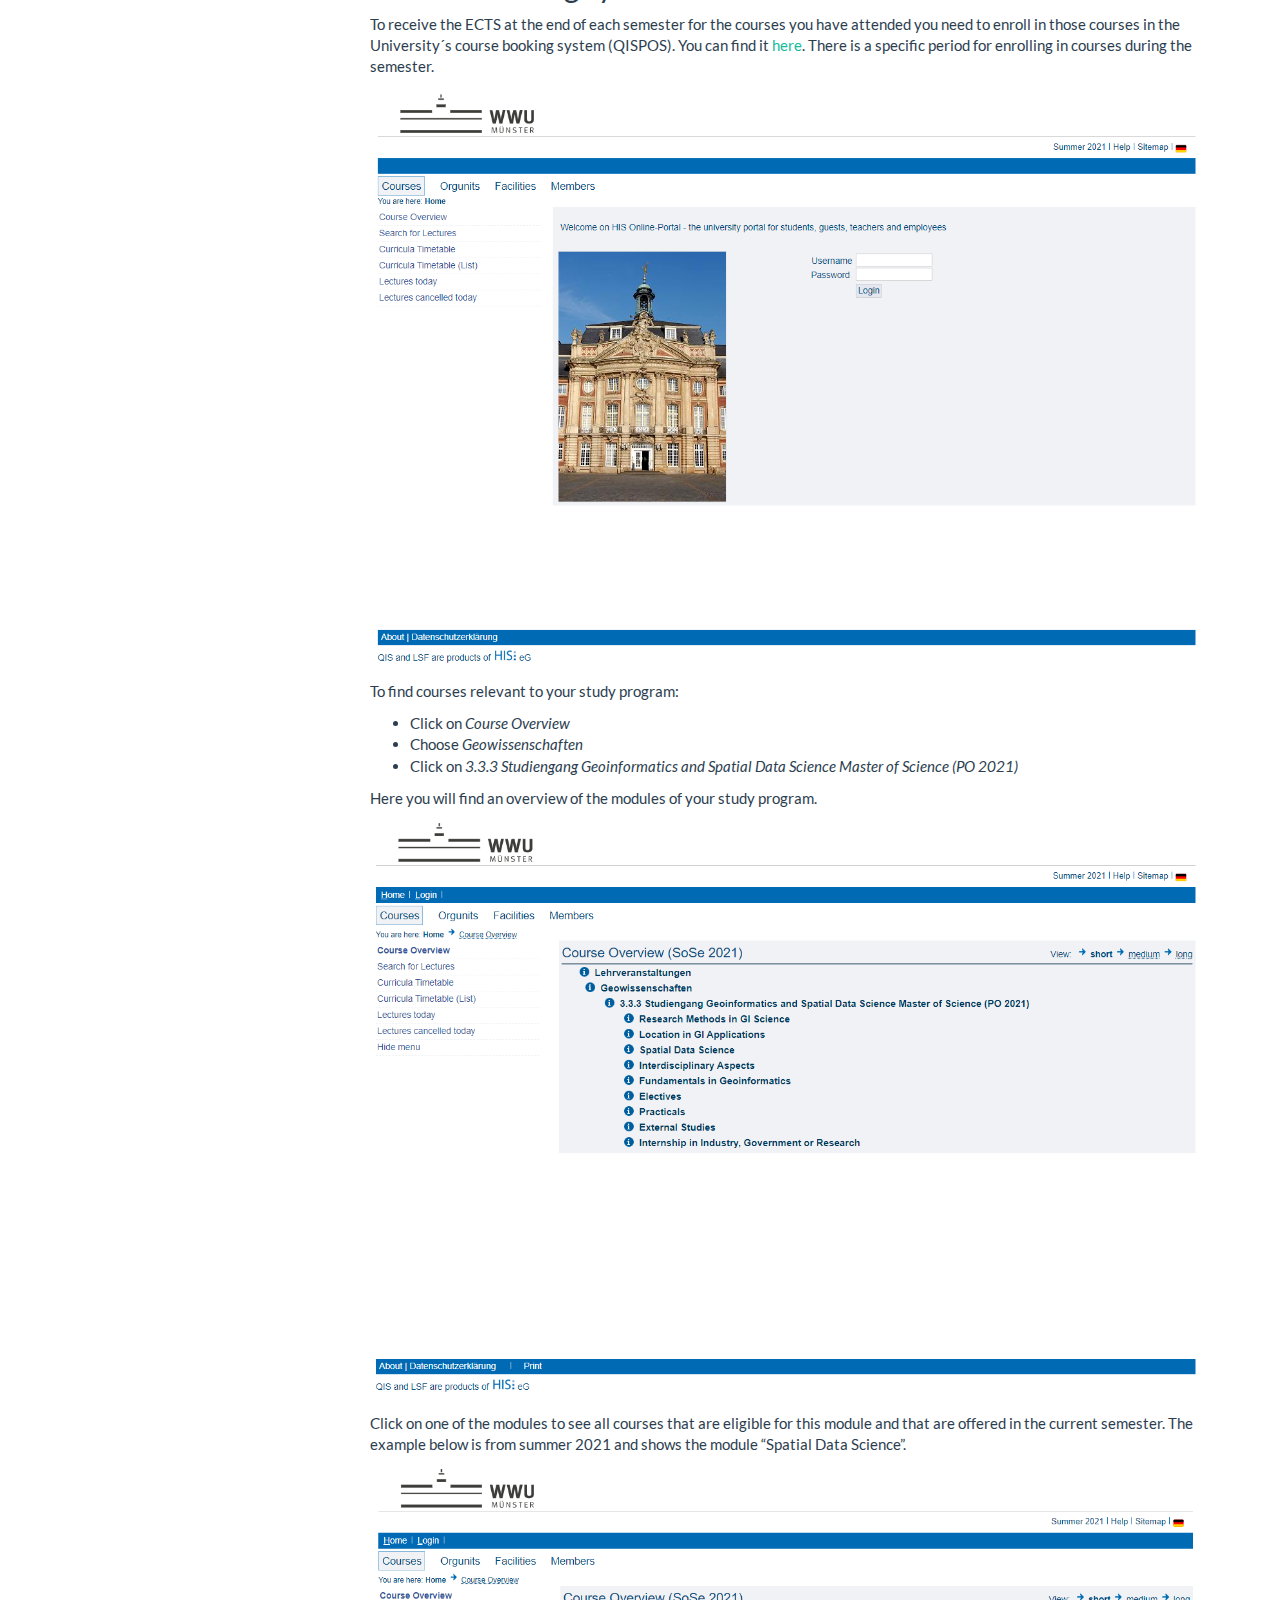
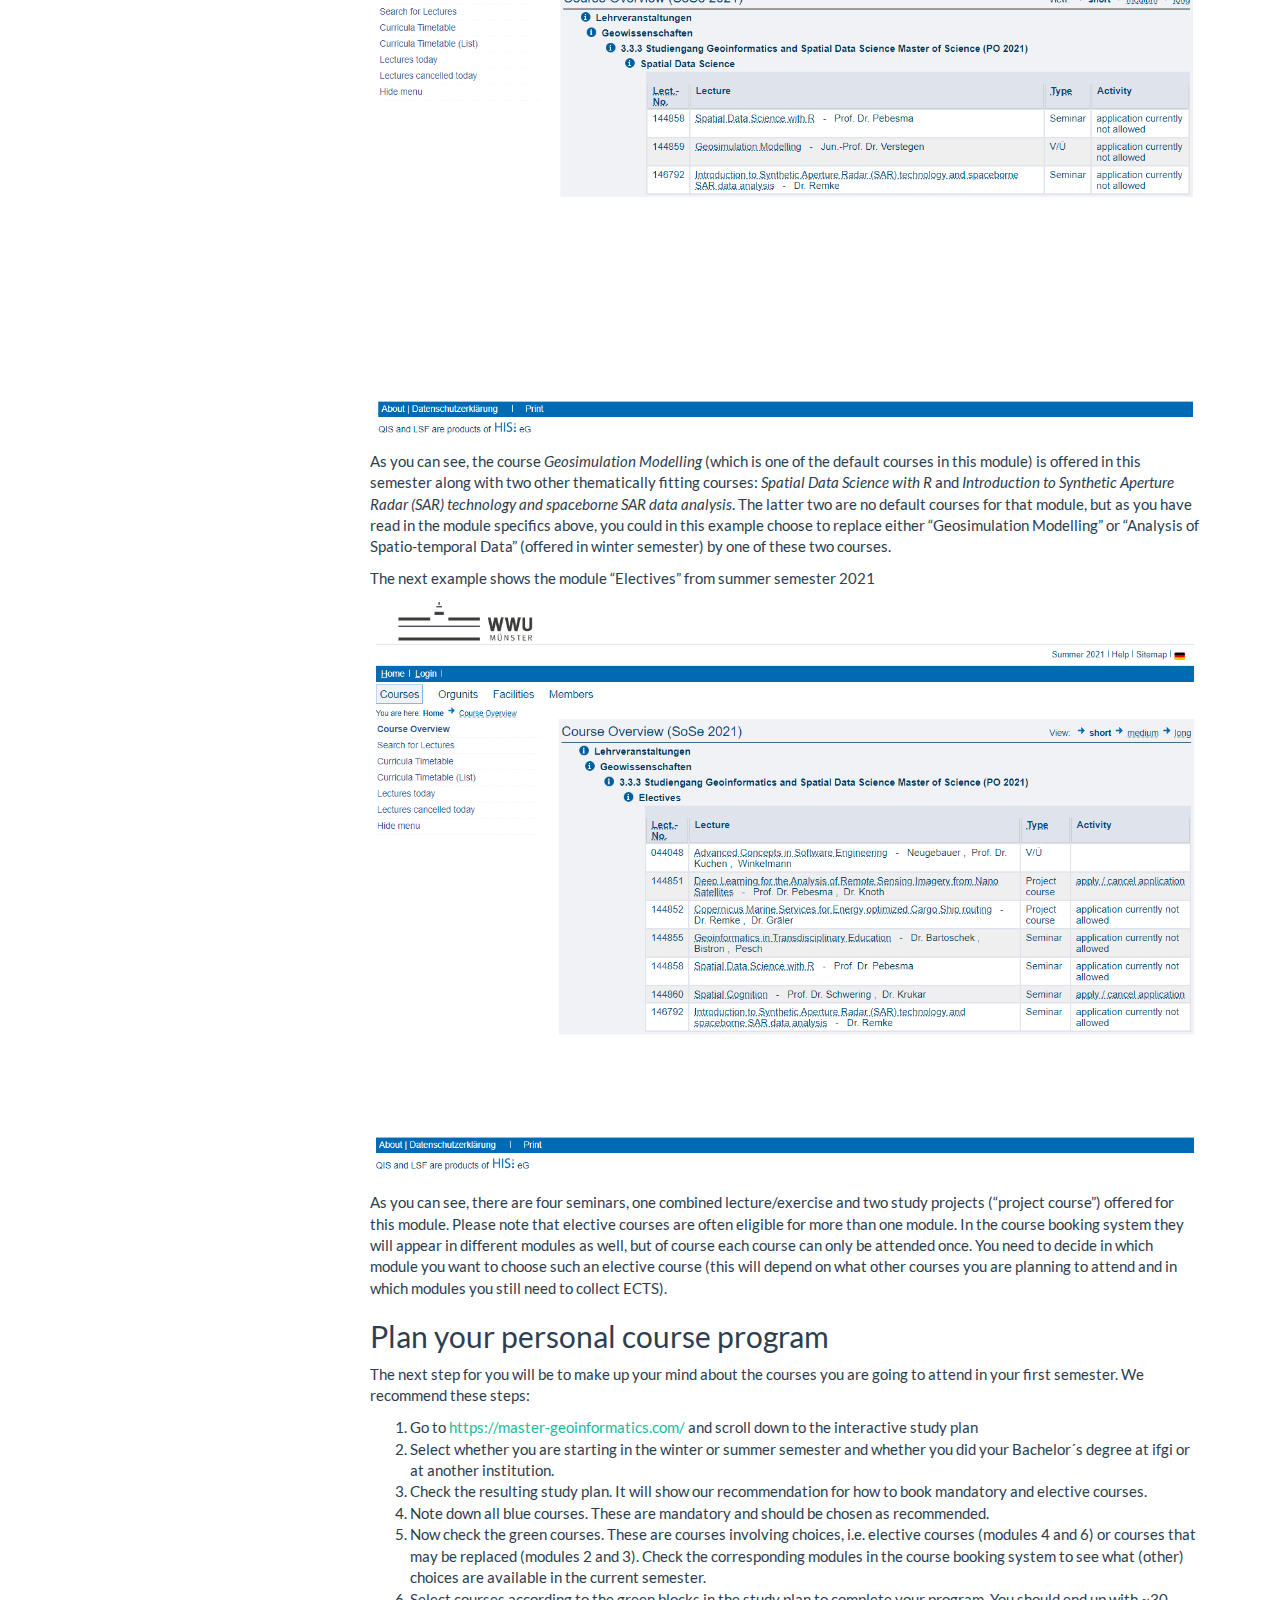
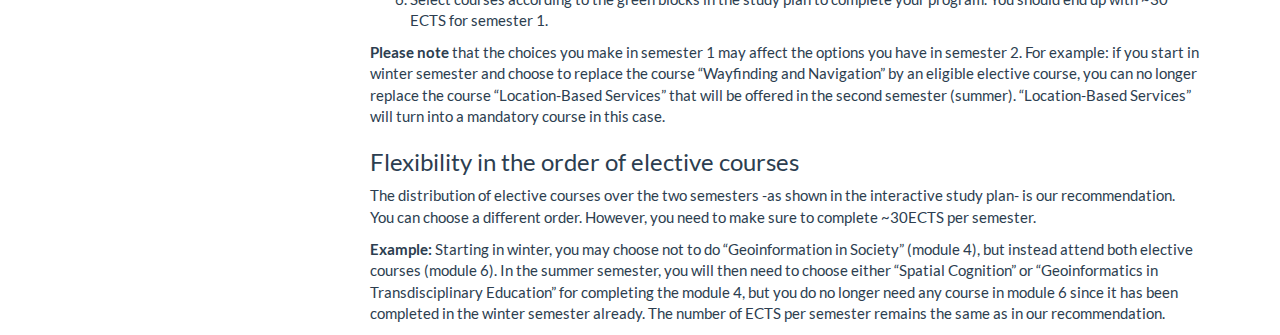
